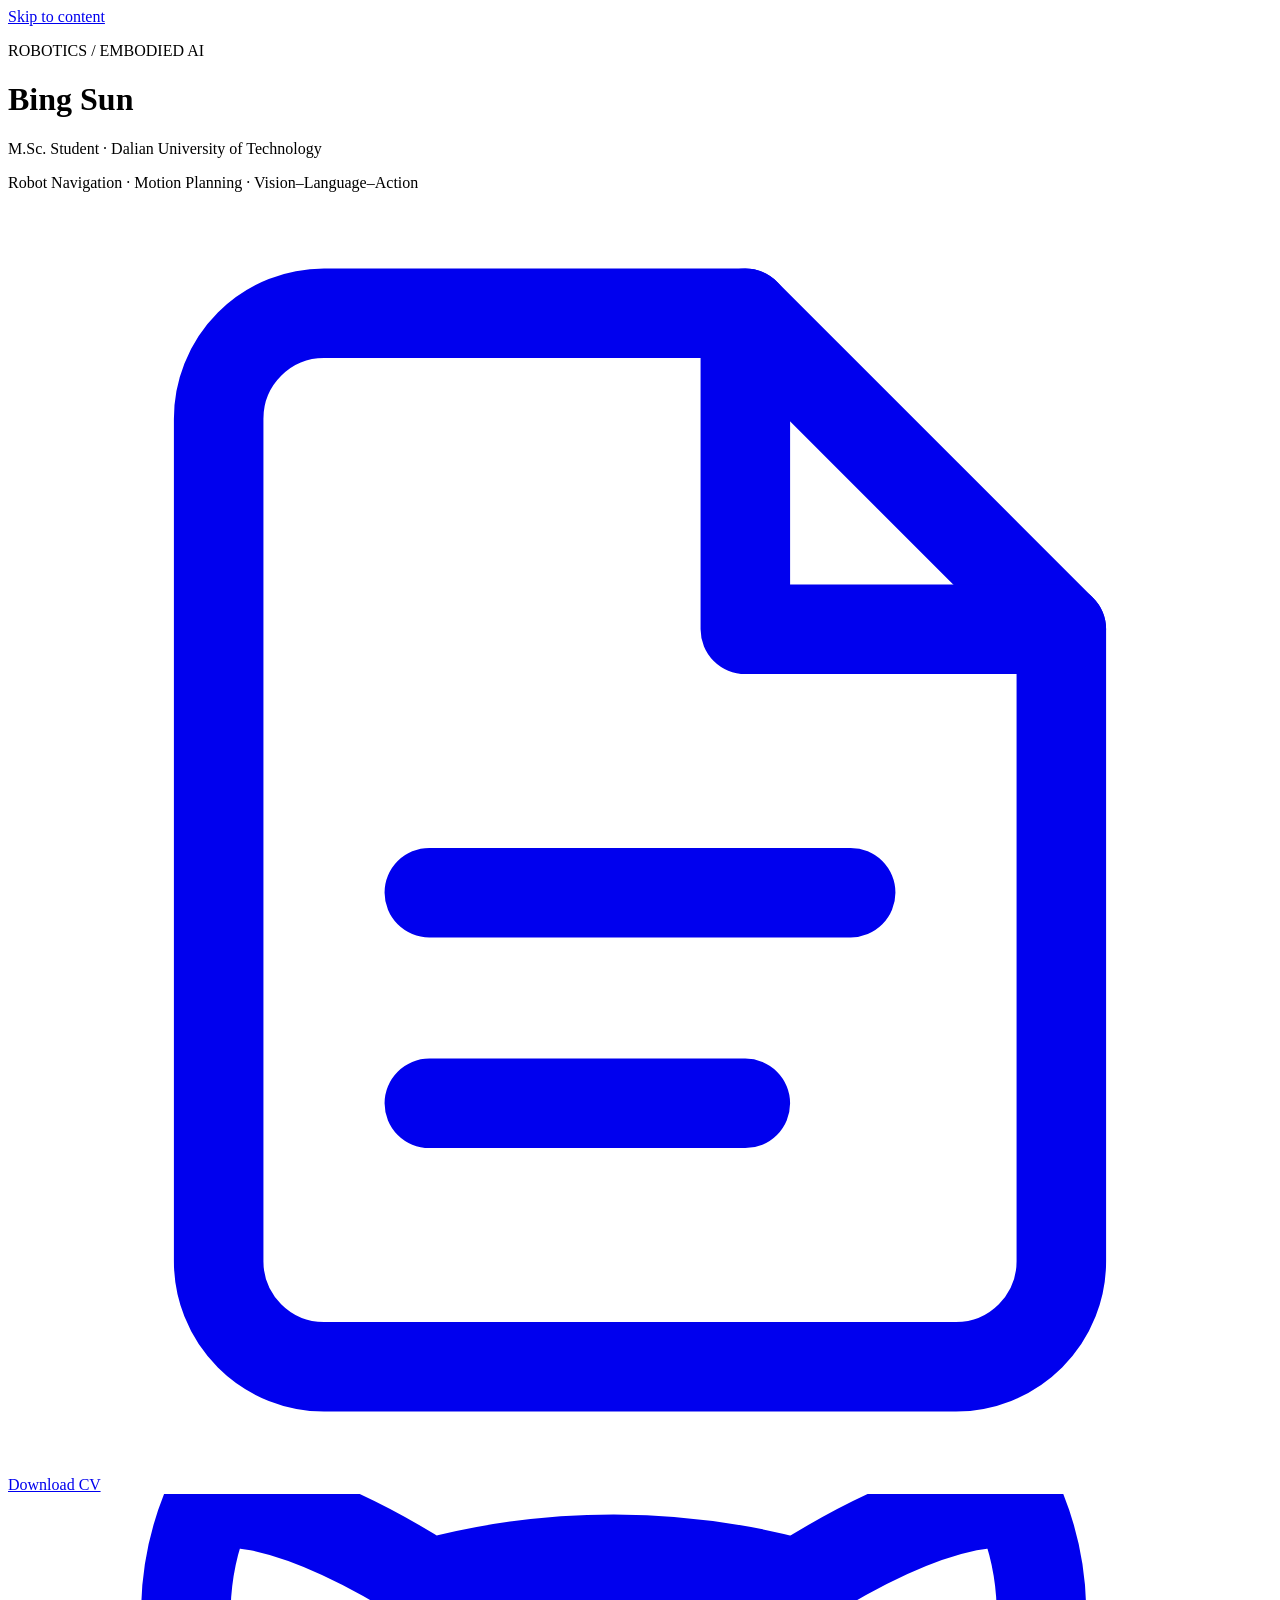
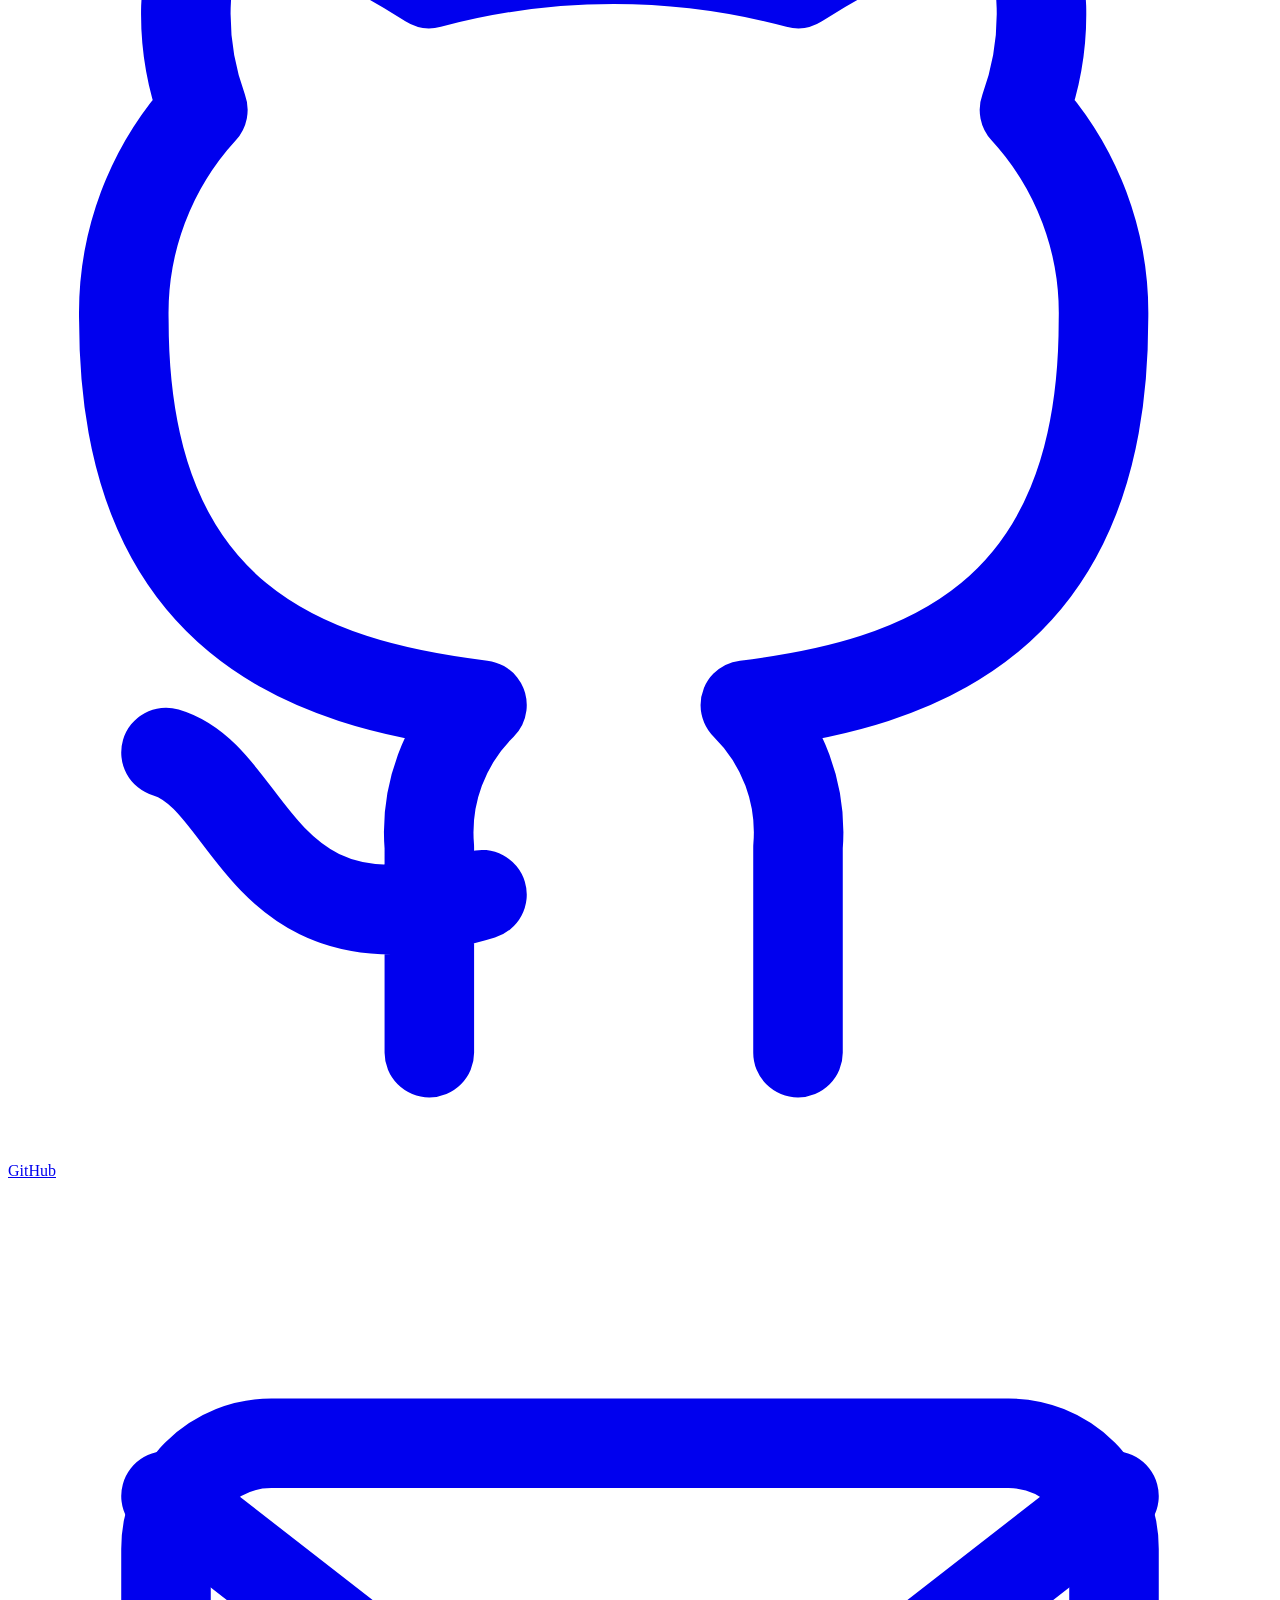
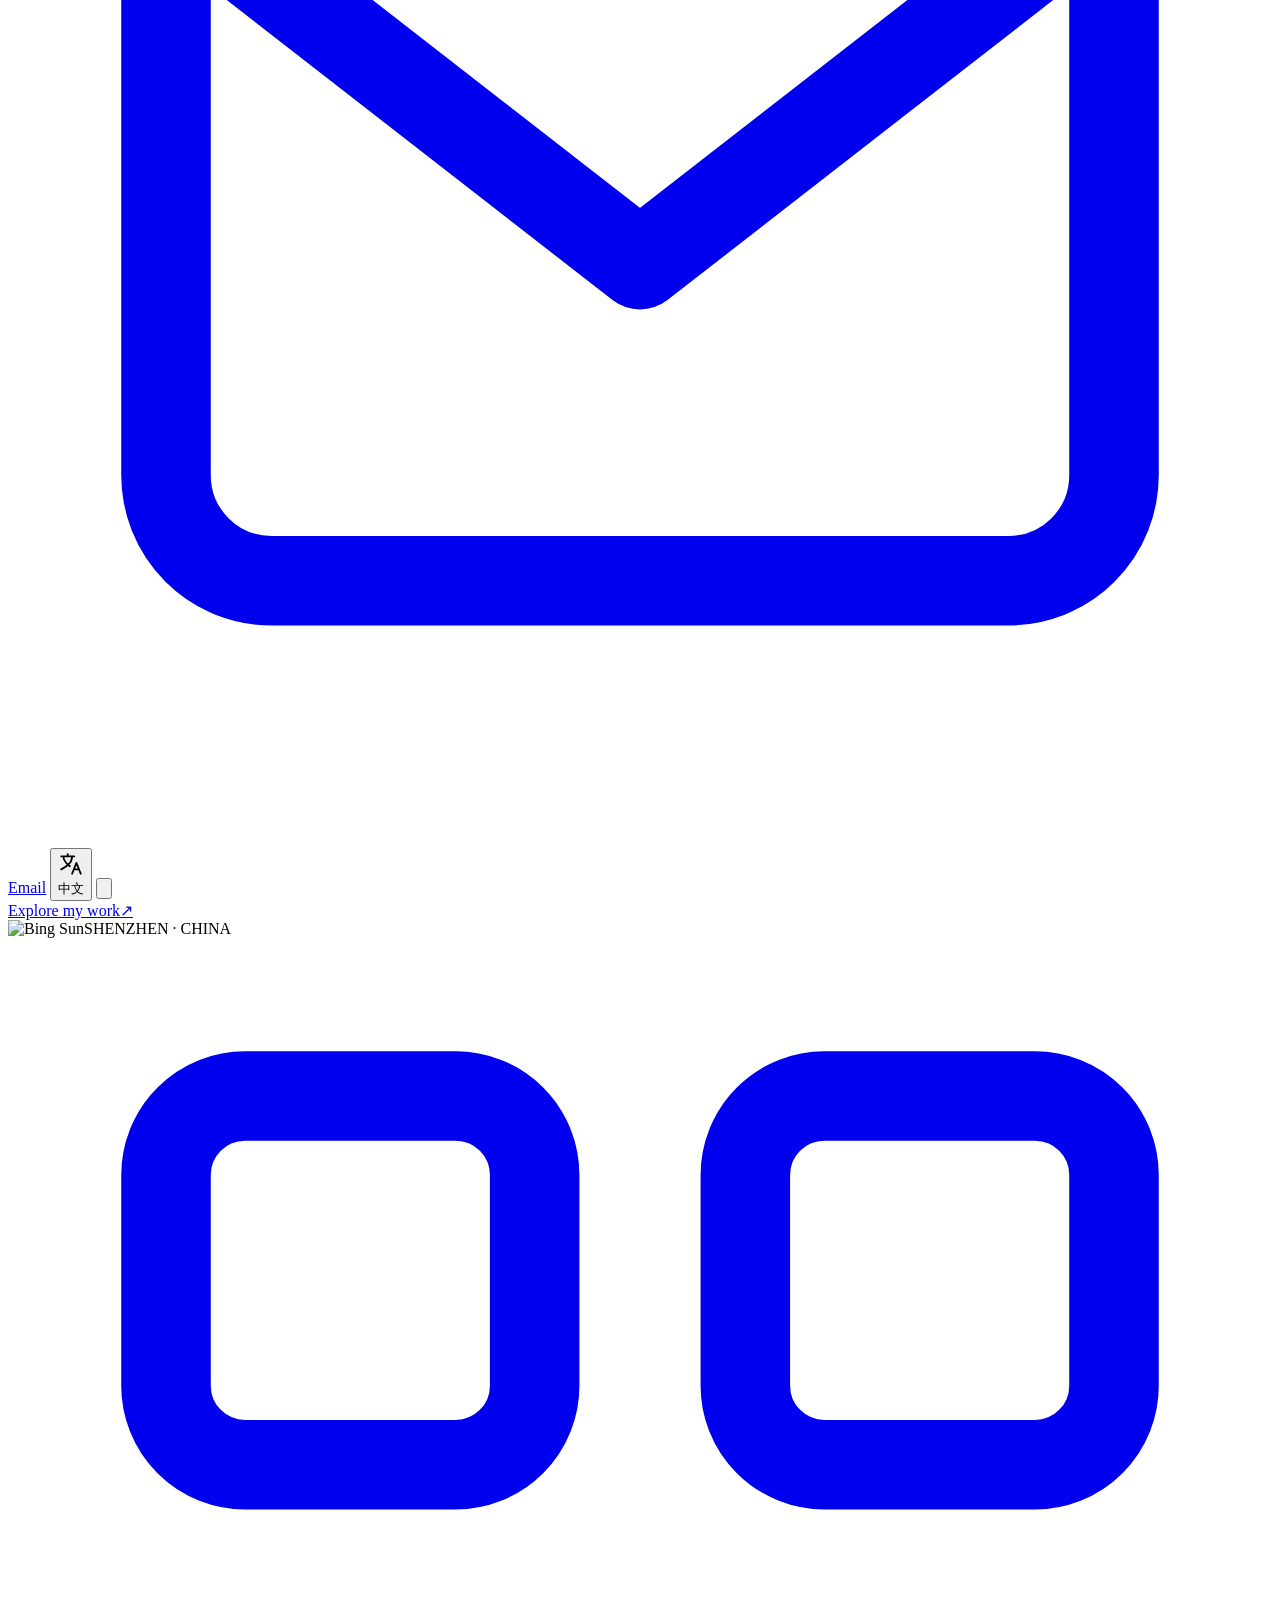
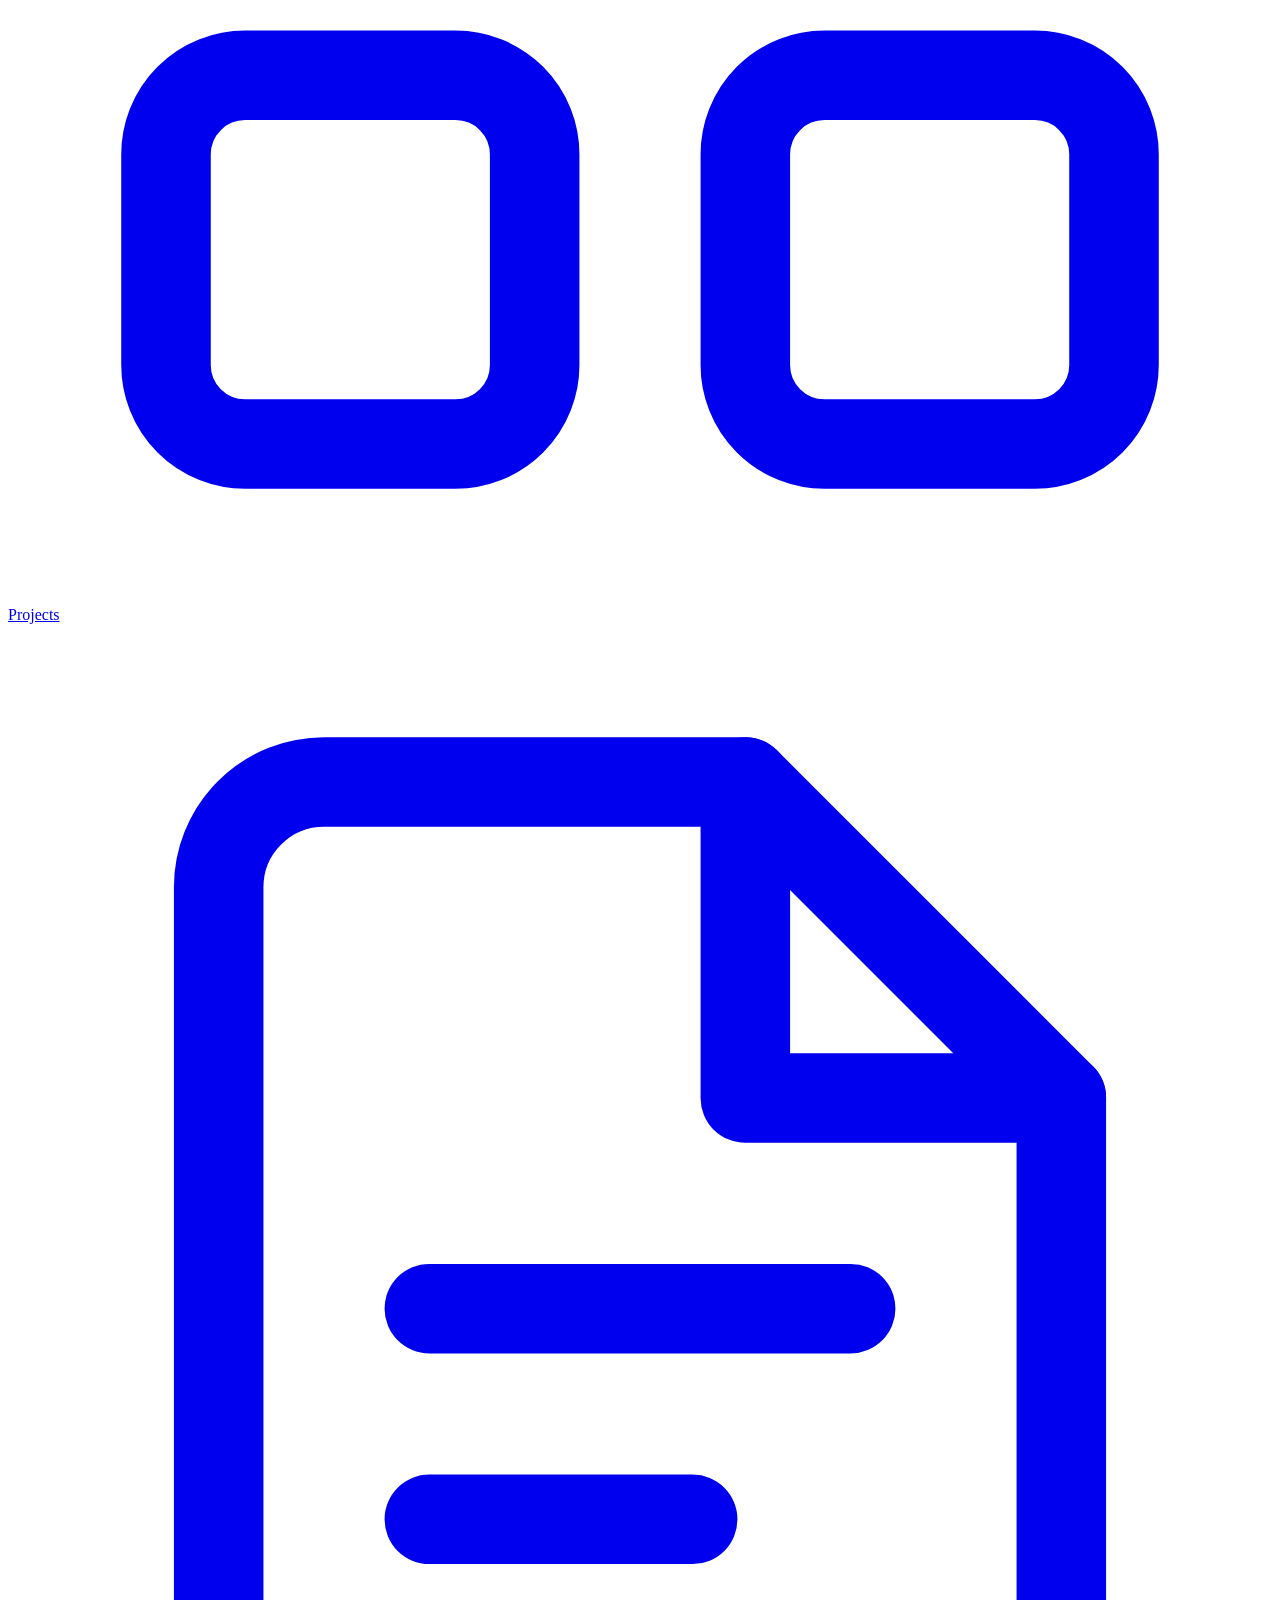
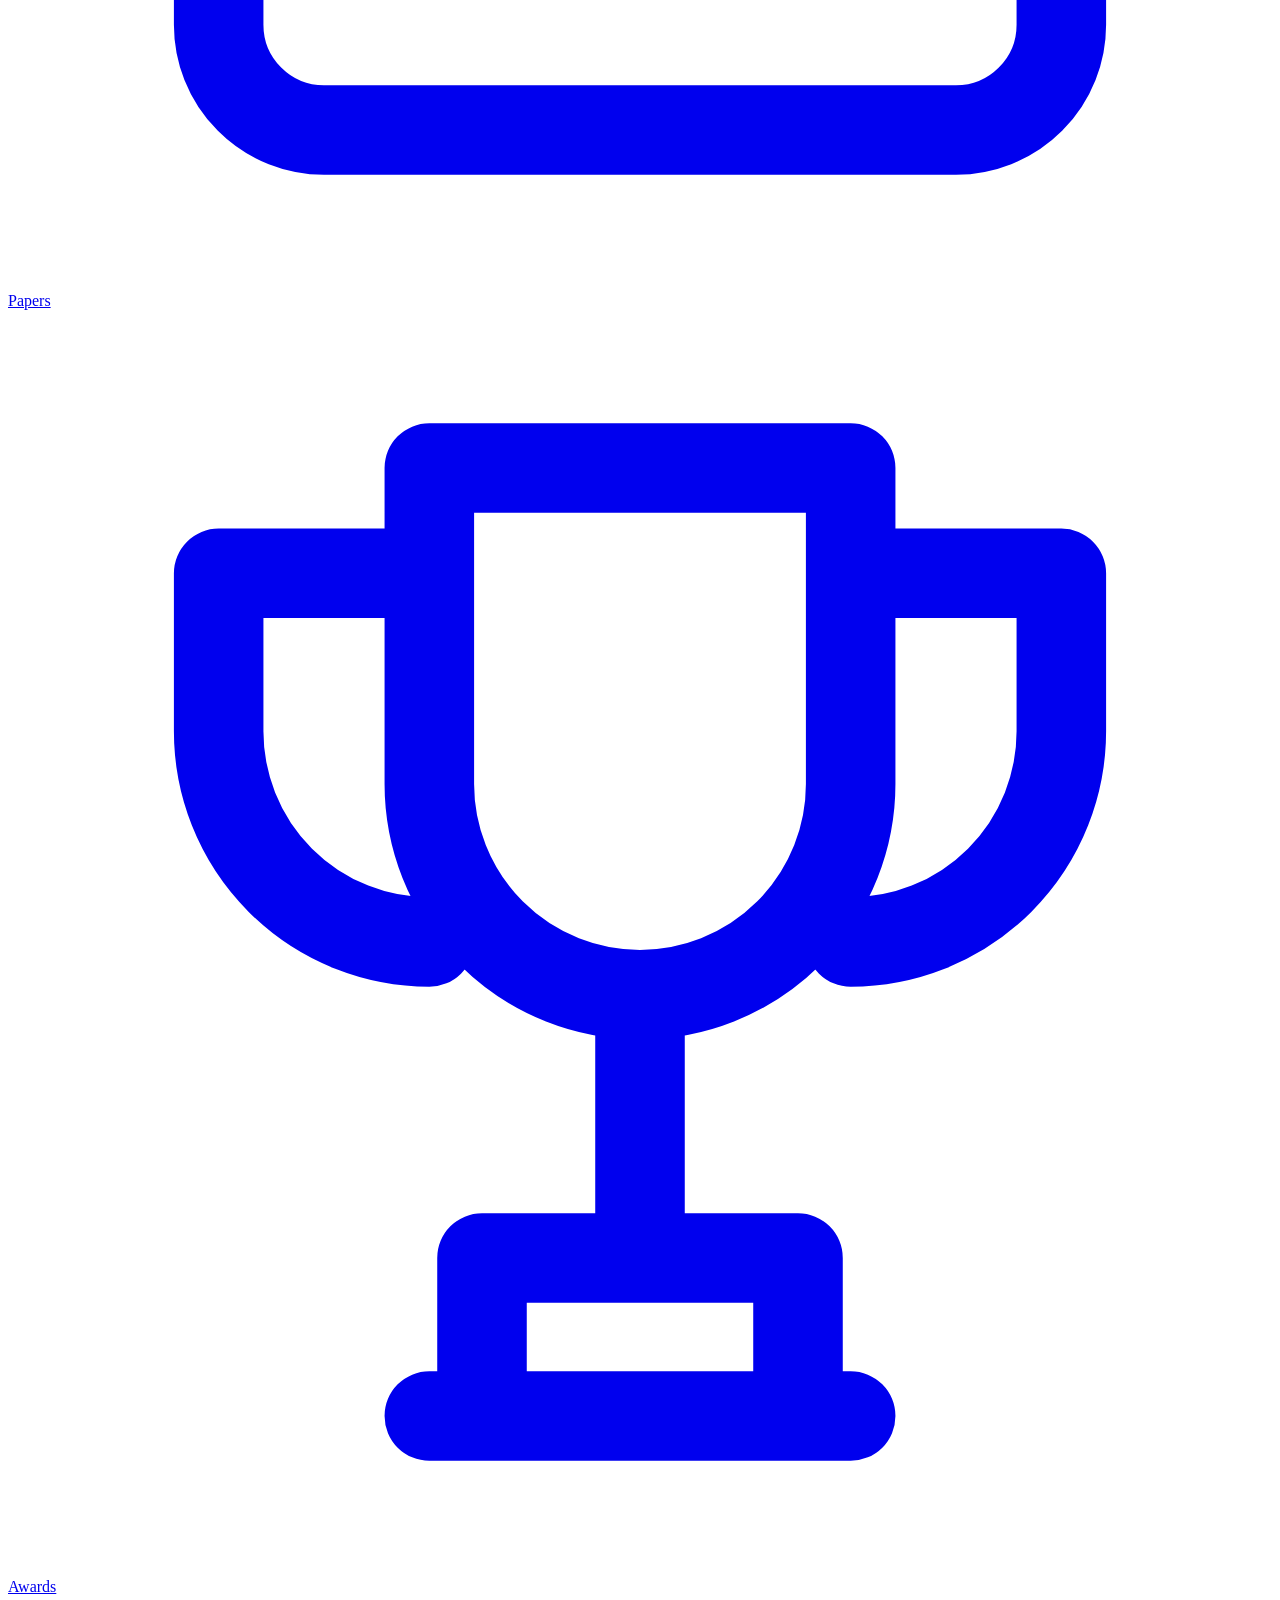
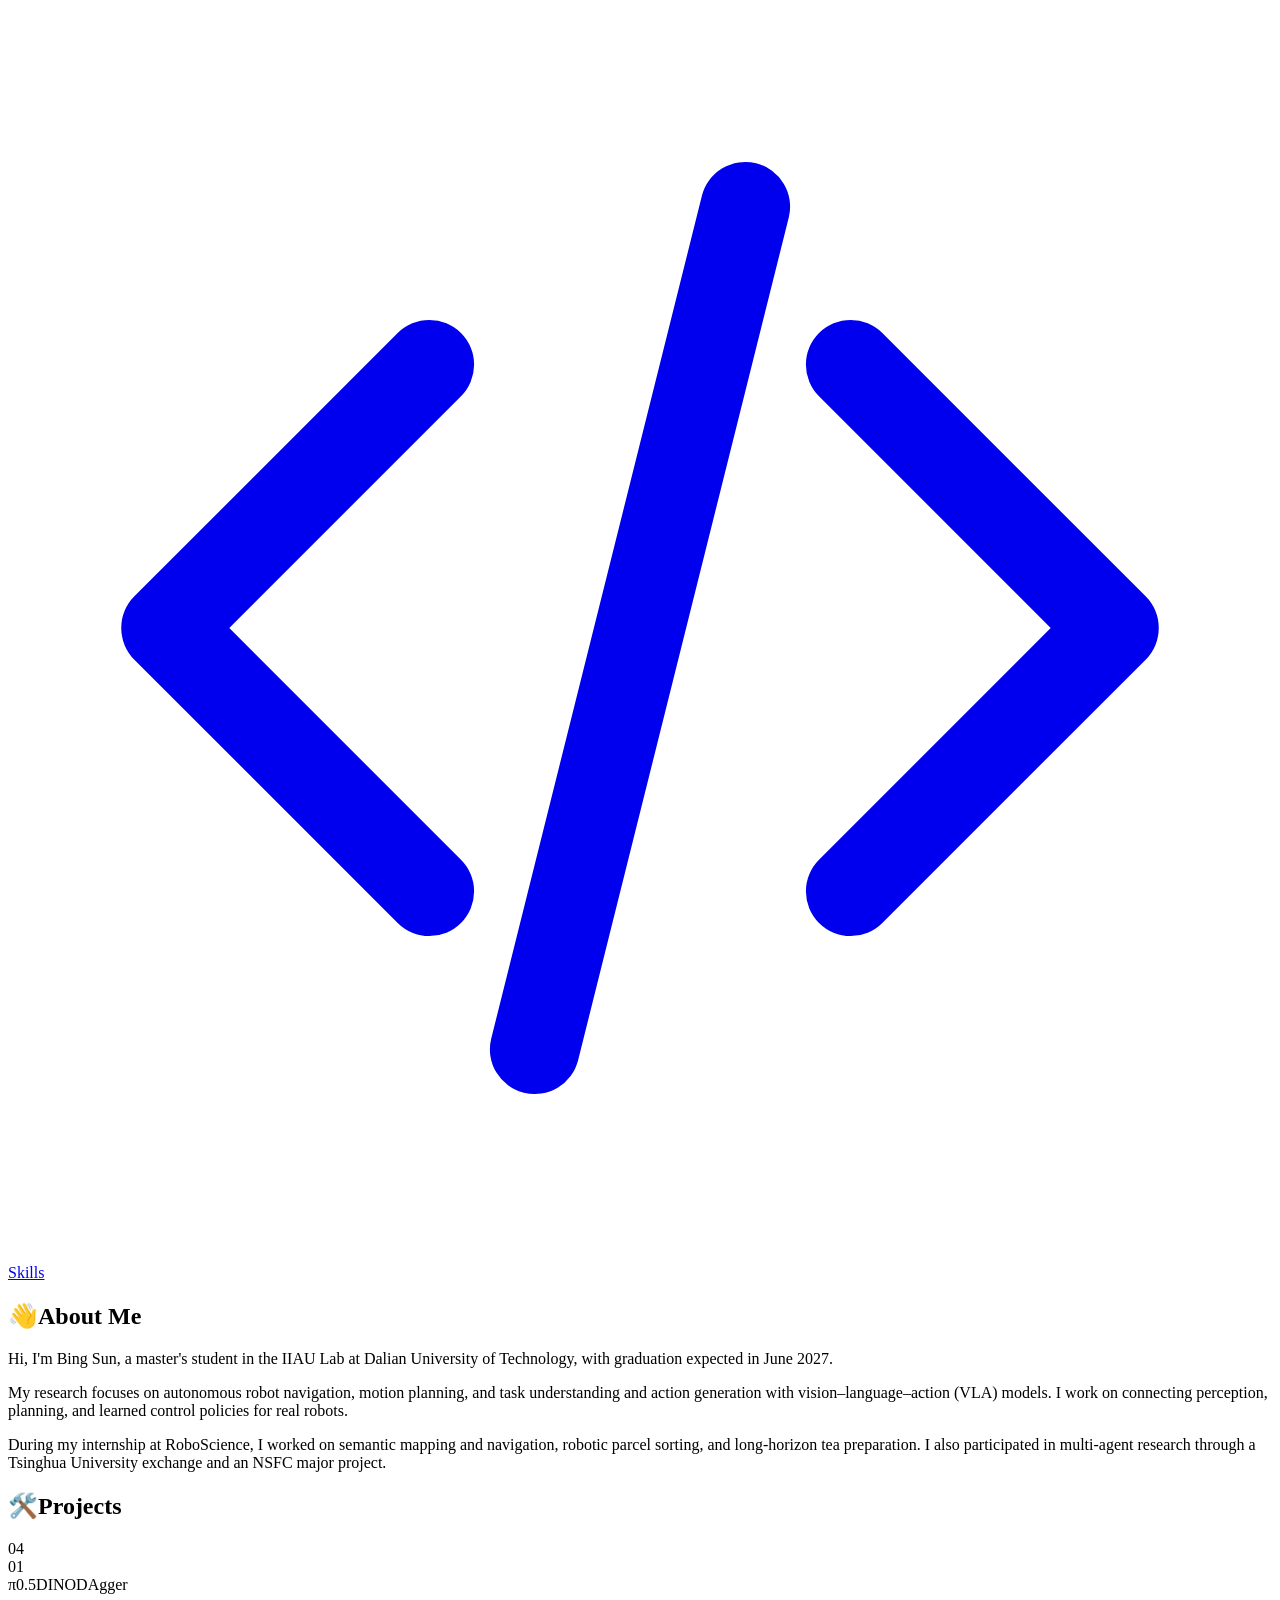
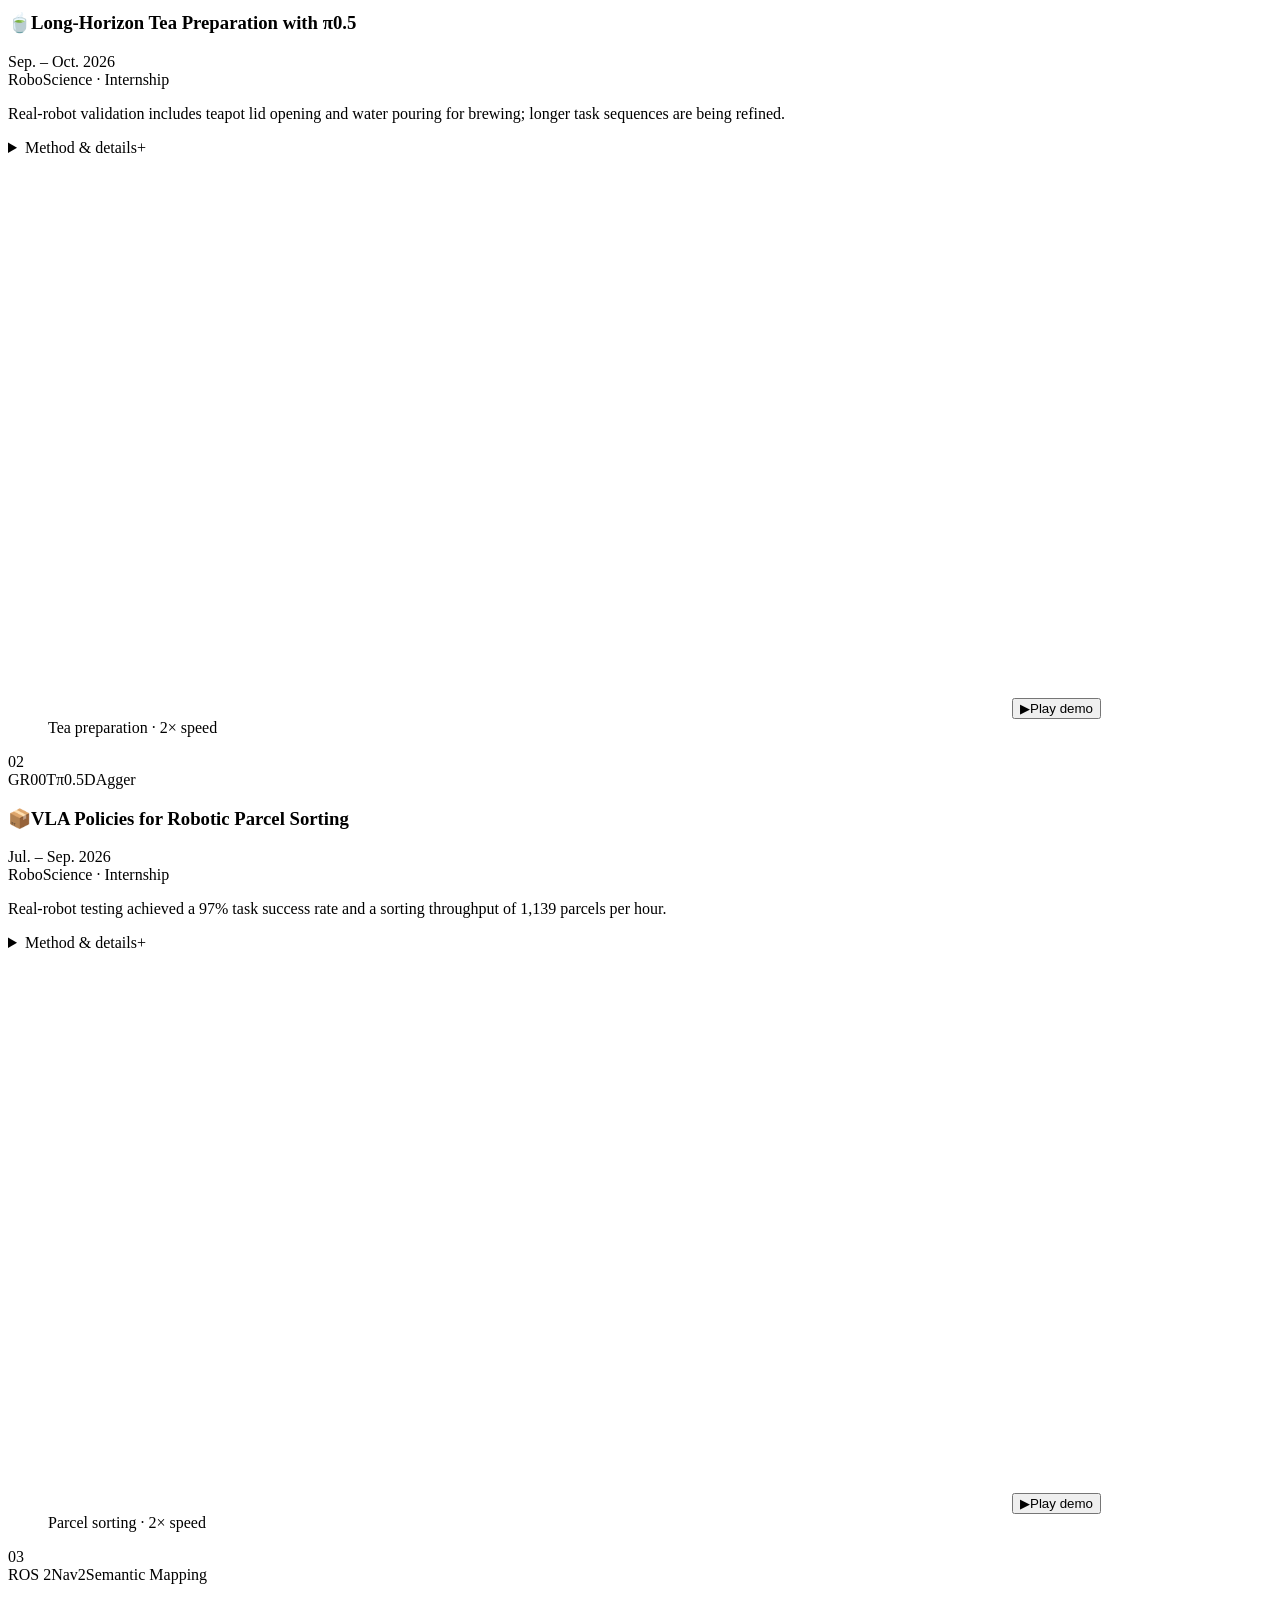
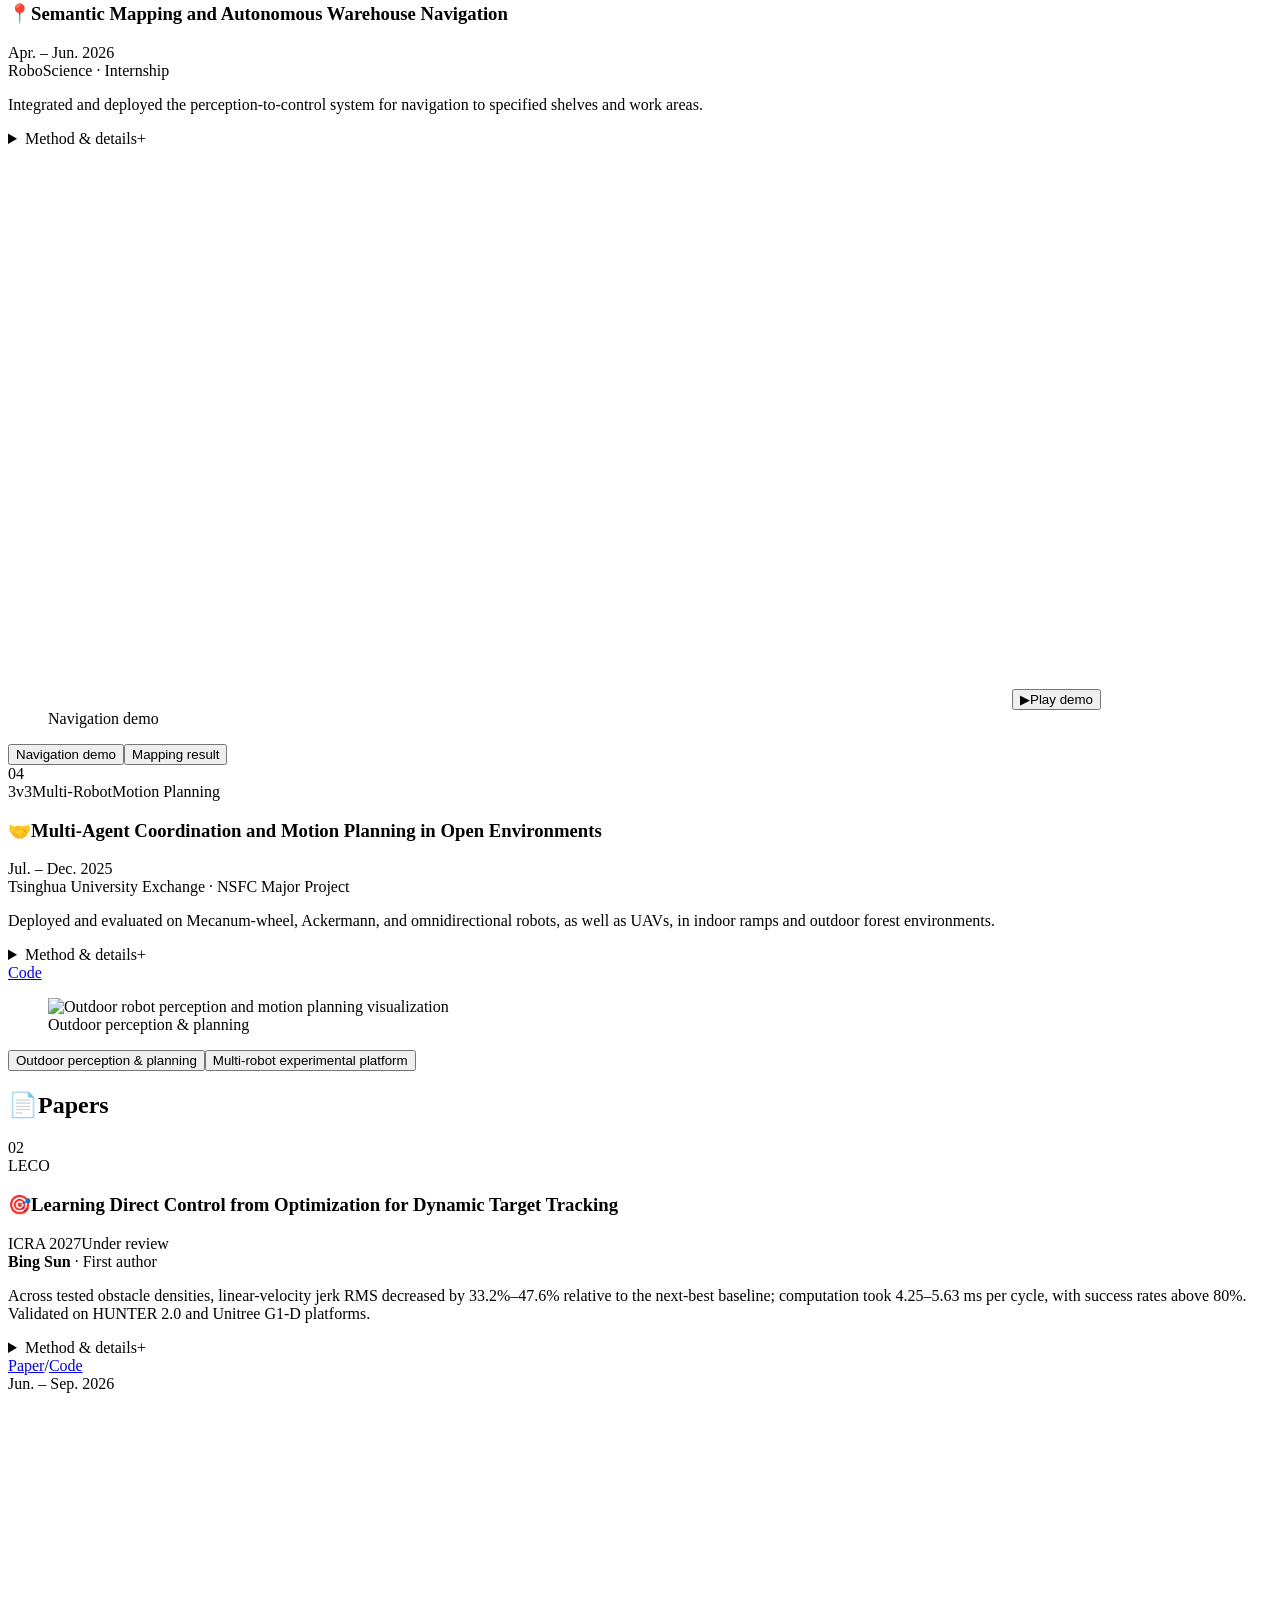
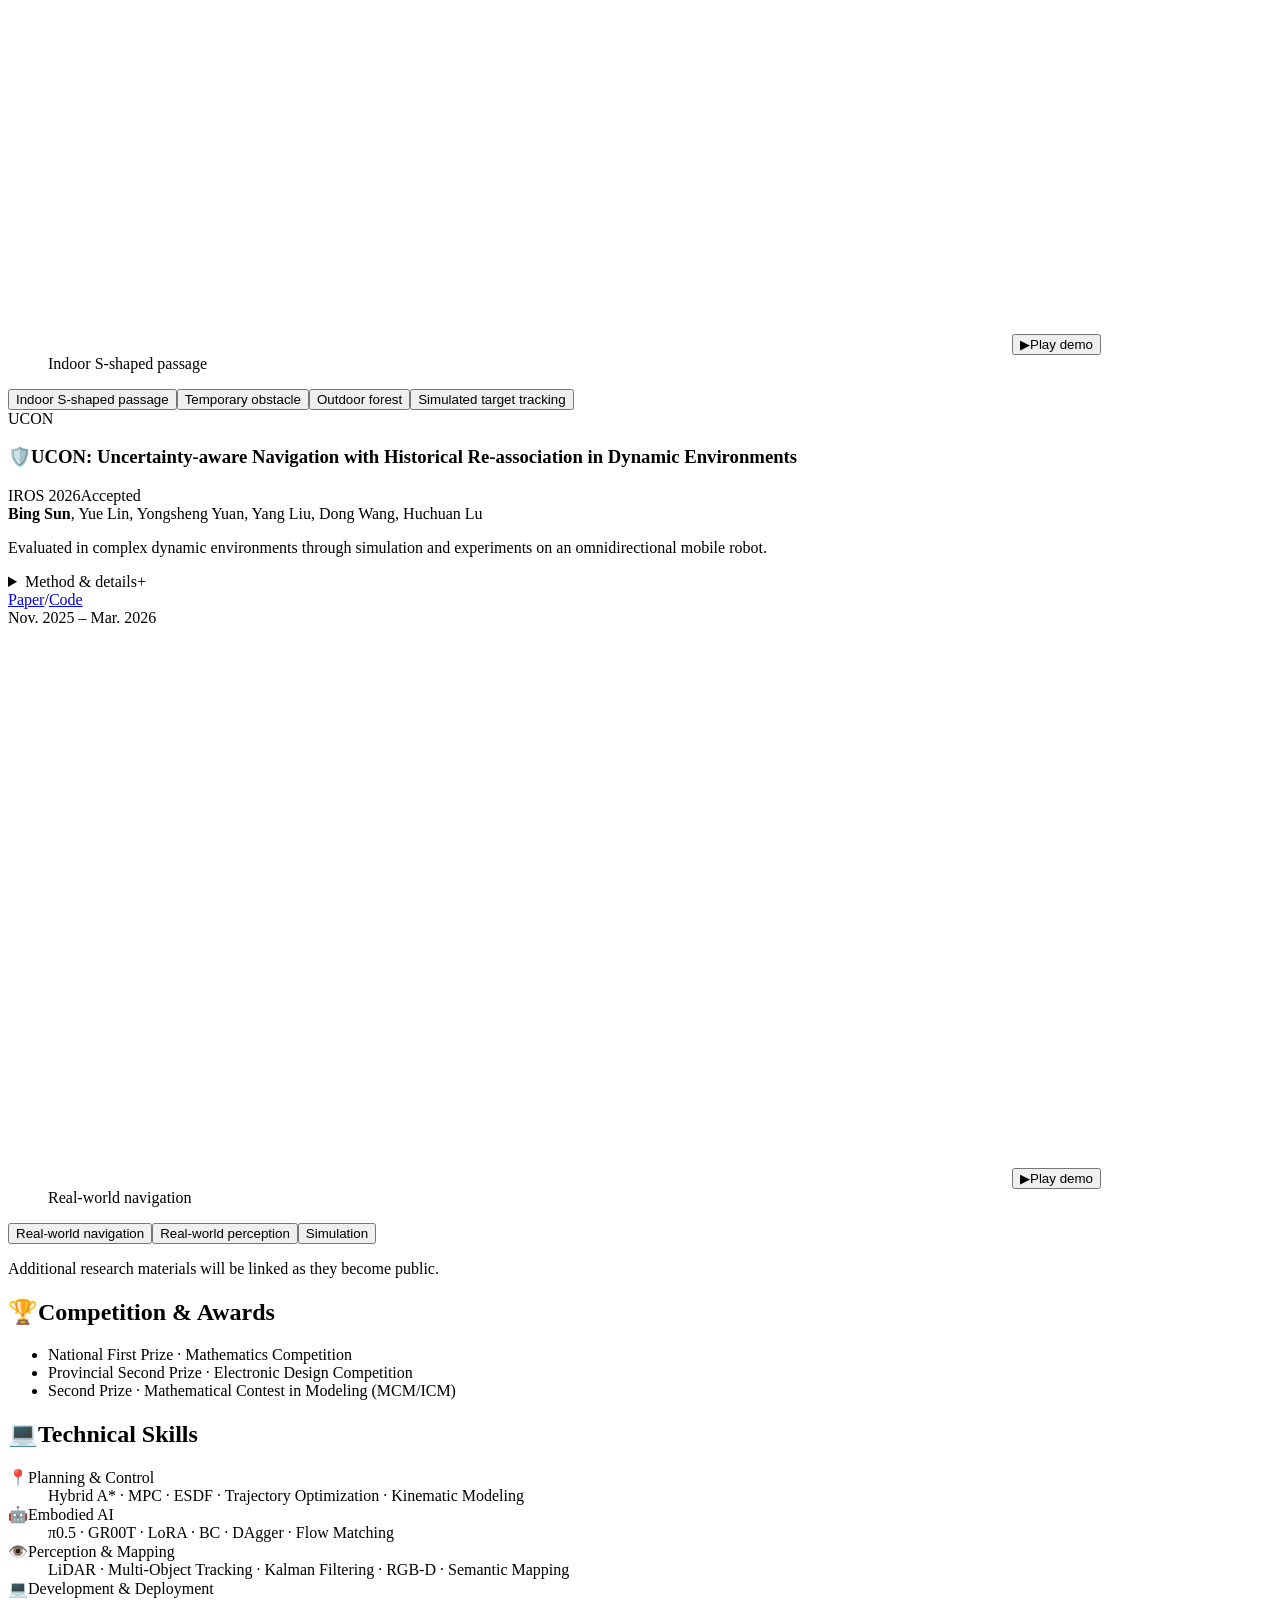
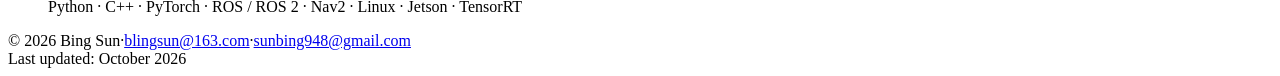
==== index.html @ 5597ba79 "content: add LECO paper and code links" ====
<!doctype html>
<html lang="en">
<head>
  <meta charset="utf-8">
  <meta name="viewport" content="width=device-width, initial-scale=1">
  <meta name="color-scheme" content="light dark">
  <meta name="description" content="Bing Sun (孙冰), master's student at Dalian University of Technology. Research in robot navigation, motion planning, and vision–language–action models.">
  <meta property="og:title" content="Bing Sun | Robotics & Embodied AI">
  <meta property="og:description" content="Research and projects in autonomous navigation, motion planning, and vision–language–action policies.">
  <meta property="og:type" content="website">
  <meta property="og:url" content="https://bling-sun.github.io/MyHomepage/">
  <meta property="og:image" content="https://bling-sun.github.io/MyHomepage/assets/portrait.jpg">
  <link rel="canonical" href="https://bling-sun.github.io/MyHomepage/">
  <link rel="icon" href="assets/favicon.svg" type="image/svg+xml">
  <link rel="stylesheet" href="assets/styles.css?v=c110475b6ccc">
  <title>Bing Sun | Robotics & Embodied AI</title>
  <script src="assets/main.js?v=215d275cc65a" defer></script>
  <script type="application/ld+json">{"@context":"https://schema.org","@type":"Person","name":"Bing Sun","alternateName":"孙冰","url":"https://bling-sun.github.io/MyHomepage/","image":"https://bling-sun.github.io/MyHomepage/assets/portrait.jpg","email":["blingsun@163.com","sunbing948@gmail.com"],"sameAs":["https://github.com/Bling-sun"],"affiliation":{"@type":"CollegeOrUniversity","name":"Dalian University of Technology"},"knowsAbout":["Robot Navigation","Motion Planning","Vision–Language–Action Models"]}</script>
</head>
<body>
  <a data-i18n="ui.skip" class="skip-link" href="#main">Skip to content</a>
  <header class="hero">
    <div class="hero-inner">
      <div class="hero-copy">
        <p data-i18n="hero.eyebrow" class="eyebrow">ROBOTICS / EMBODIED AI</p>
        <h1 data-i18n="name">Bing Sun</h1><p data-i18n="role" class="role">M.Sc. Student · Dalian University of Technology</p><p data-i18n="interests" class="interests">Robot Navigation · Motion Planning · Vision–Language–Action</p><div class="toolbar" aria-label="Links and display options">
    <a href="assets/Bing-Sun-CV.pdf" class="tool-link" id="cv-download" download="Bing-Sun-CV.pdf"><svg aria-hidden="true" viewBox="0 0 24 24" fill="none" stroke="currentColor" stroke-width="1.7" stroke-linecap="round" stroke-linejoin="round"><path d="M14 2H6a2 2 0 0 0-2 2v16a2 2 0 0 0 2 2h12a2 2 0 0 0 2-2V8Z"/><path d="M14 2v6h6M8 13h8M8 17h6"/></svg><span data-i18n="ui.cv">Download CV</span></a>
    <a href="https://github.com/Bling-sun" class="tool-link" target="_blank" rel="noopener noreferrer"><svg aria-hidden="true" viewBox="0 0 24 24" fill="none" stroke="currentColor" stroke-width="1.7" stroke-linecap="round" stroke-linejoin="round"><path d="M9 19c-4.3 1.3-4.3-2.2-6-2.7M15 22v-3.9a3.4 3.4 0 0 0-1-2.7c3.3-.4 6.8-1.6 6.8-7.3a5.7 5.7 0 0 0-1.5-4A5.3 5.3 0 0 0 19.2.2S18-.2 15 1.7a13.5 13.5 0 0 0-7 0C5-.2 3.8.2 3.8.2a5.3 5.3 0 0 0-.1 3.9 5.7 5.7 0 0 0-1.5 4c0 5.7 3.5 6.9 6.8 7.3a3.4 3.4 0 0 0-1 2.7V22"/></svg><span>GitHub</span></a>
    <a href="https://mail.163.com/" class="tool-link" data-email-contact aria-haspopup="dialog"><svg aria-hidden="true" viewBox="0 0 24 24" fill="none" stroke="currentColor" stroke-width="1.7" stroke-linecap="round" stroke-linejoin="round"><rect x="3" y="5" width="18" height="14" rx="2"/><path d="m3 6 9 7 9-7"/></svg><span data-i18n="ui.email">Email</span></a>
    <span class="toolbar-divider" aria-hidden="true"></span>
    <button class="tool-link" id="language-toggle" type="button" aria-label="切换为中文"><svg aria-hidden="true" viewBox="0 0 24 24" fill="none" stroke="currentColor" stroke-width="1.7" stroke-linecap="round" stroke-linejoin="round"><path d="M3 5h12M9 3v2M5 5c0 5 6 9 6 9M13 5c0 5-4 9-10 12M13 21l4-10 4 10M14.5 17h5"/></svg><span id="language-label">中文</span></button>
    <button class="tool-link theme-toggle" id="theme-toggle" type="button" aria-label="Switch to dark theme"><svg aria-hidden="true" viewBox="0 0 24 24" fill="none" stroke="currentColor" stroke-width="1.7" stroke-linecap="round" stroke-linejoin="round"><path d="M20.9 13A9 9 0 0 1 11 3.1 9 9 0 1 0 20.9 13Z"/></svg></button>

  </div>
        <a href="#projects" class="hero-cta"><span data-i18n="hero.explore">Explore my work</span><span aria-hidden="true">↗</span></a>
      </div>
      <div class="portrait-wrap"><img class="portrait" src="assets/portrait.jpg" alt="Bing Sun" width="128" height="154"><span class="portrait-caption">SHENZHEN · CHINA</span></div>

    </div>
  </header>
  <nav class="section-nav" aria-label="Sections"><div class="section-nav-inner"><a href="#projects"><svg aria-hidden="true" viewBox="0 0 24 24" fill="none" stroke="currentColor" stroke-width="1.7" stroke-linecap="round" stroke-linejoin="round"><rect x="3" y="3" width="7" height="7" rx="1.5"/><rect x="14" y="3" width="7" height="7" rx="1.5"/><rect x="3" y="14" width="7" height="7" rx="1.5"/><rect x="14" y="14" width="7" height="7" rx="1.5"/></svg><span data-i18n="nav.projects">Projects</span></a><a href="#papers"><svg aria-hidden="true" viewBox="0 0 24 24" fill="none" stroke="currentColor" stroke-width="1.7" stroke-linecap="round" stroke-linejoin="round"><path d="M14 3H6a2 2 0 0 0-2 2v14a2 2 0 0 0 2 2h12a2 2 0 0 0 2-2V9Z"/><path d="M14 3v6h6M8 13h8M8 17h5"/></svg><span data-i18n="nav.papers">Papers</span></a><a href="#awards"><svg aria-hidden="true" viewBox="0 0 24 24" fill="none" stroke="currentColor" stroke-width="1.7" stroke-linecap="round" stroke-linejoin="round"><path d="M8 3h8v6a4 4 0 0 1-8 0ZM8 5H4v3a4 4 0 0 0 4 4M16 5h4v3a4 4 0 0 1-4 4M12 13v5M8 21h8M9 18h6v3H9Z"/></svg><span data-i18n="nav.awards">Awards</span></a><a href="#skills"><svg aria-hidden="true" viewBox="0 0 24 24" fill="none" stroke="currentColor" stroke-width="1.7" stroke-linecap="round" stroke-linejoin="round"><path d="m8 7-5 5 5 5M16 7l5 5-5 5M14 4l-4 16"/></svg><span data-i18n="nav.skills">Skills</span></a></div></nav>
  <main class="container" id="main">
    <section class="profile" aria-labelledby="about-heading"><h2 id="about-heading"><span class="emoji" aria-hidden="true">👋</span><span data-i18n="heading.about">About Me</span></h2><p data-i18n="bio.0">Hi, I&#39;m Bing Sun, a master&#39;s student in the IIAU Lab at Dalian University of Technology, with graduation expected in June 2027.</p><p data-i18n="bio.1">My research focuses on autonomous robot navigation, motion planning, and task understanding and action generation with vision–language–action (VLA) models. I work on connecting perception, planning, and learned control policies for real robots.</p><p data-i18n="bio.2">During my internship at RoboScience, I worked on semantic mapping and navigation, robotic parcel sorting, and long-horizon tea preparation. I also participated in multi-agent research through a Tsinghua University exchange and an NSFC major project.</p></section>
    <section id="projects" aria-labelledby="projects-heading"><div class="section-heading"><h2 id="projects-heading"><span class="emoji" aria-hidden="true">🛠️</span><span data-i18n="heading.projects">Projects</span></h2><span class="section-count">04</span></div><div class="project-grid"><article class="entry project has-media" id="tea">
      <div class="entry-content">
      <div class="entry-kicker"><span class="project-number">01</span><div class="tags"><span>π0.5</span><span>DINO</span><span>DAgger</span></div></div>
      <div class="entry-heading"><h3><span class="emoji" aria-hidden="true">🍵</span><span data-i18n="project.0.title">Long-Horizon Tea Preparation with π0.5</span></h3>
      <div class="entry-meta"><span data-i18n="project.0.date" class="date">Sep. – Oct. 2026</span></div></div>
      <div class="attribution"><span data-i18n="project.0.attribution">RoboScience · Internship</span></div>
      <div class="entry-body"><p data-i18n="project.0.result" class="result">Real-robot validation includes teapot lid opening and water pouring for brewing; longer task sequences are being refined.</p>
      <details class="project-details"><summary><span data-i18n="project.0.details">Method &amp; details</span><span class="detail-plus" aria-hidden="true">+</span></summary><p data-i18n="project.0.description">Built a pipeline for data collection, cleaning, policy training, and real-robot deployment. Used DINO visual features, stage-wise trajectory annotation, failure analysis, key-segment resampling, and DAgger correction data to improve long-horizon execution.</p></details></div>
      <div class="entry-footer"><div class="material-links"></div></div>
      </div><div class="media-gallery" aria-label="tea demos"><figure class="entry-media" >
        <div class="media-stage">
        <video playsinline loop preload="none" data-src="assets/demos/tea-preparation-2x.mp4" poster="assets/demos/tea-preparation-2x.jpg" aria-label="Robot performing a tea preparation task" data-i18n-alt="project.0.media.0.alt" width="960" height="540"></video>
        <button class="demo-toggle" type="button" data-kind="video" data-poster="assets/demos/tea-preparation-2x.jpg" aria-pressed="false"><span class="play-icon" aria-hidden="true">▶</span><span data-demo-text><span data-i18n="project.0.media.0.play">Play demo</span></span></button>
        </div><figcaption data-i18n="project.0.media.0.caption">Tea preparation · 2× speed</figcaption>
      </figure></div></article><article class="entry project has-media" id="sorting">
      <div class="entry-content">
      <div class="entry-kicker"><span class="project-number">02</span><div class="tags"><span>GR00T</span><span>π0.5</span><span>DAgger</span></div></div>
      <div class="entry-heading"><h3><span class="emoji" aria-hidden="true">📦</span><span data-i18n="project.1.title">VLA Policies for Robotic Parcel Sorting</span></h3>
      <div class="entry-meta"><span data-i18n="project.1.date" class="date">Jul. – Sep. 2026</span></div></div>
      <div class="attribution"><span data-i18n="project.1.attribution">RoboScience · Internship</span></div>
      <div class="entry-body"><p data-i18n="project.1.result" class="result">Real-robot testing achieved a 97% task success rate and a sorting throughput of 1,139 parcels per hour.</p>
      <details class="project-details"><summary><span data-i18n="project.1.details">Method &amp; details</span><span class="detail-plus" aria-hidden="true">+</span></summary><p data-i18n="project.1.description">Trained, compared, and deployed GR00T and π0.5 policies with an end-to-end teleoperation, preprocessing, fine-tuning, and online inference pipeline. Improved generalization under occlusion, complex stacking, and out-of-distribution states through scene stratification, trajectory screening, expert corrections, and data-mixture ablations.</p></details></div>
      <div class="entry-footer"><div class="material-links"></div></div>
      </div><div class="media-gallery" aria-label="sorting demos"><figure class="entry-media" >
        <div class="media-stage">
        <video playsinline loop preload="none" data-src="assets/demos/parcel-sorting-2x.mp4" poster="assets/demos/parcel-sorting-2x.jpg" aria-label="Robot sorting parcels in a real-world demonstration" data-i18n-alt="project.1.media.0.alt" width="960" height="540"></video>
        <button class="demo-toggle" type="button" data-kind="video" data-poster="assets/demos/parcel-sorting-2x.jpg" aria-pressed="false"><span class="play-icon" aria-hidden="true">▶</span><span data-demo-text><span data-i18n="project.1.media.0.play">Play demo</span></span></button>
        </div><figcaption data-i18n="project.1.media.0.caption">Parcel sorting · 2× speed</figcaption>
      </figure></div></article><article class="entry project has-media" id="navigation">
      <div class="entry-content">
      <div class="entry-kicker"><span class="project-number">03</span><div class="tags"><span>ROS 2</span><span>Nav2</span><span>Semantic Mapping</span></div></div>
      <div class="entry-heading"><h3><span class="emoji" aria-hidden="true">📍</span><span data-i18n="project.2.title">Semantic Mapping and Autonomous Warehouse Navigation</span></h3>
      <div class="entry-meta"><span data-i18n="project.2.date" class="date">Apr. – Jun. 2026</span></div></div>
      <div class="attribution"><span data-i18n="project.2.attribution">RoboScience · Internship</span></div>
      <div class="entry-body"><p data-i18n="project.2.result" class="result">Integrated and deployed the perception-to-control system for navigation to specified shelves and work areas.</p>
      <details class="project-details"><summary><span data-i18n="project.2.details">Method &amp; details</span><span class="detail-plus" aria-hidden="true">+</span></summary><p data-i18n="project.2.description">Fused object detection, semantic segmentation, point-cloud projection, and multi-frame observations to associate semantic categories with a 2D occupancy map. Integrated semantic destinations and region constraints into ROS 2 Nav2 for global planning, dynamic obstacle avoidance, and mobile-base control.</p></details></div>
      <div class="entry-footer"><div class="material-links"></div></div>
      </div><div class="media-gallery" aria-label="navigation demos"><figure class="entry-media" >
        <div class="media-stage">
        <video playsinline loop preload="none" data-src="assets/demos/warehouse-navigation.mp4" poster="assets/demos/warehouse-navigation.jpg" aria-label="Real-world robot navigation demonstration" data-i18n-alt="project.2.media.0.alt" width="960" height="540"></video>
        <button class="demo-toggle" type="button" data-kind="video" data-poster="assets/demos/warehouse-navigation.jpg" aria-pressed="false"><span class="play-icon" aria-hidden="true">▶</span><span data-demo-text><span data-i18n="project.2.media.0.play">Play demo</span></span></button>
        </div><figcaption data-i18n="project.2.media.0.caption">Navigation demo</figcaption>
      </figure><figure class="entry-media" hidden>
        <div class="media-stage">
        <img src="assets/demos/warehouse-map.png" alt="Warehouse point-cloud map with mapped object annotations" data-i18n-alt="project.2.media.1.alt" loading="lazy" decoding="async" width="960" height="540">

        </div><figcaption data-i18n="project.2.media.1.caption">Mapping result</figcaption>
      </figure><div class="media-selector" role="group" aria-label="Demo scenes"><button type="button" data-media-index="0" aria-pressed="true"><span data-i18n="project.2.media.0.selector">Navigation demo</span></button><button type="button" data-media-index="1" aria-pressed="false"><span data-i18n="project.2.media.1.selector">Mapping result</span></button></div></div></article><article class="entry project has-media" id="multi-agent">
      <div class="entry-content">
      <div class="entry-kicker"><span class="project-number">04</span><div class="tags"><span>3v3</span><span>Multi-Robot</span><span>Motion Planning</span></div></div>
      <div class="entry-heading"><h3><span class="emoji" aria-hidden="true">🤝</span><span data-i18n="project.3.title">Multi-Agent Coordination and Motion Planning in Open Environments</span></h3>
      <div class="entry-meta"><span data-i18n="project.3.date" class="date">Jul. – Dec. 2025</span></div></div>
      <div class="attribution"><span data-i18n="project.3.attribution">Tsinghua University Exchange · NSFC Major Project</span></div>
      <div class="entry-body"><p data-i18n="project.3.result" class="result">Deployed and evaluated on Mecanum-wheel, Ackermann, and omnidirectional robots, as well as UAVs, in indoor ramps and outdoor forest environments.</p>
      <details class="project-details"><summary><span data-i18n="project.3.details">Method &amp; details</span><span class="detail-plus" aria-hidden="true">+</span></summary><p data-i18n="project.3.description">Worked on dynamic target tracking, motion prediction, and coordinated pursuit for 3v3 multi-agent tasks. Developed motion planning algorithms and adapted them to different robot kinematics, obstacle avoidance requirements, and real-time control interfaces.</p></details></div>
      <div class="entry-footer"><div class="material-links"><a href="https://github.com/Bling-sun/RobotPerception" target="_blank" rel="noopener noreferrer"><span data-i18n="project.3.link.code">Code</span></a></div></div>
      </div><div class="media-gallery" aria-label="multi-agent demos"><figure class="entry-media" >
        <div class="media-stage">
        <img src="assets/demos/multi-agent-outdoor.png" alt="Outdoor robot perception and motion planning visualization" data-i18n-alt="project.3.media.0.alt" loading="lazy" decoding="async" width="960" height="540">

        </div><figcaption data-i18n="project.3.media.0.caption">Outdoor perception &amp; planning</figcaption>
      </figure><figure class="entry-media" hidden>
        <div class="media-stage">
        <img src="assets/demos/multi-agent-platform.jpg" alt="Multiple mobile robots in an indoor experimental arena" data-i18n-alt="project.3.media.1.alt" loading="lazy" decoding="async" width="960" height="540">

        </div><figcaption data-i18n="project.3.media.1.caption">Multi-robot experimental platform</figcaption>
      </figure><div class="media-selector" role="group" aria-label="Demo scenes"><button type="button" data-media-index="0" aria-pressed="true"><span data-i18n="project.3.media.0.selector">Outdoor perception &amp; planning</span></button><button type="button" data-media-index="1" aria-pressed="false"><span data-i18n="project.3.media.1.selector">Multi-robot experimental platform</span></button></div></div></article></div></section>
    <section id="papers" aria-labelledby="papers-heading"><div class="section-heading"><h2 id="papers-heading"><span class="emoji" aria-hidden="true">📄</span><span data-i18n="heading.papers">Papers</span></h2><span class="section-count">02</span></div><article class="entry paper has-media" id="leco">
      <div class="entry-content">
      <div class="entry-kicker">LECO</div>
      <div class="entry-heading"><h3><span class="emoji" aria-hidden="true">🎯</span><span data-i18n="paper.0.title">Learning Direct Control from Optimization for Dynamic Target Tracking</span></h3>
      <div class="entry-meta"><span class="venue">ICRA 2027</span><span data-i18n="paper.0.status" class="status review">Under review</span></div></div>
      <div class="attribution"><span class="authors"><strong data-i18n="paper.0.attribution.name">Bing Sun</strong><span data-i18n="paper.0.attribution.remaining"> · First author</span></span></div>
      <div class="entry-body"><p data-i18n="paper.0.result" class="result">Across tested obstacle densities, linear-velocity jerk RMS decreased by 33.2%–47.6% relative to the next-best baseline; computation took 4.25–5.63 ms per cycle, with success rates above 80%. Validated on HUNTER 2.0 and Unitree G1-D platforms.</p>
      <details class="project-details"><summary><span data-i18n="paper.0.details">Method &amp; details</span><span class="detail-plus" aria-hidden="true">+</span></summary><p data-i18n="paper.0.description">Transfers trajectory optimization objectives into differentiable losses and backpropagates through kinematic integration to learn a control policy. The method combines target visibility, obstacle clearance, and control smoothness with decaying expert guidance, a predictive safety lock, and a classical planning fallback.</p></details></div>
      <div class="entry-footer"><div class="material-links"><a href="https://arxiv.org/abs/2610.34929" target="_blank" rel="noopener noreferrer"><span data-i18n="paper.0.link.paper">Paper</span></a><span aria-hidden="true" class="link-divider">/</span><a href="https://github.com/Bling-sun/LECO" target="_blank" rel="noopener noreferrer"><span data-i18n="paper.0.link.code">Code</span></a></div><span data-i18n="paper.0.date" class="date">Jun. – Sep. 2026</span></div>
      </div><div class="media-gallery" aria-label="LECO demos"><figure class="entry-media" >
        <div class="media-stage">
        <video playsinline loop preload="none" data-src="assets/demos/leco-passage.mp4" poster="assets/demos/leco-passage.jpg" aria-label="LECO · Indoor S-shaped passage" data-i18n-alt="paper.0.media.0.alt" width="960" height="540"></video>
        <button class="demo-toggle" type="button" data-kind="video" data-poster="assets/demos/leco-passage.jpg" aria-pressed="false"><span class="play-icon" aria-hidden="true">▶</span><span data-demo-text><span data-i18n="paper.0.media.0.play">Play demo</span></span></button>
        </div><figcaption data-i18n="paper.0.media.0.caption">Indoor S-shaped passage</figcaption>
      </figure><figure class="entry-media" hidden>
        <div class="media-stage">
        <video playsinline loop preload="none" data-src="assets/demos/leco-obstacle.mp4" poster="assets/demos/leco-obstacle.jpg" aria-label="LECO · Temporary obstacle" data-i18n-alt="paper.0.media.1.alt" width="960" height="540"></video>
        <button class="demo-toggle" type="button" data-kind="video" data-poster="assets/demos/leco-obstacle.jpg" aria-pressed="false"><span class="play-icon" aria-hidden="true">▶</span><span data-demo-text><span data-i18n="paper.0.media.1.play">Play demo</span></span></button>
        </div><figcaption data-i18n="paper.0.media.1.caption">Temporary obstacle</figcaption>
      </figure><figure class="entry-media" hidden>
        <div class="media-stage">
        <video playsinline loop preload="none" data-src="assets/demos/leco-forest.mp4" poster="assets/demos/leco-forest.jpg" aria-label="LECO · Outdoor forest" data-i18n-alt="paper.0.media.2.alt" width="960" height="540"></video>
        <button class="demo-toggle" type="button" data-kind="video" data-poster="assets/demos/leco-forest.jpg" aria-pressed="false"><span class="play-icon" aria-hidden="true">▶</span><span data-demo-text><span data-i18n="paper.0.media.2.play">Play demo</span></span></button>
        </div><figcaption data-i18n="paper.0.media.2.caption">Outdoor forest</figcaption>
      </figure><figure class="entry-media" hidden>
        <div class="media-stage">
        <video playsinline loop preload="none" data-src="assets/demos/leco-simulation.mp4" poster="assets/demos/leco-simulation.jpg" aria-label="LECO · Simulated target tracking" data-i18n-alt="paper.0.media.3.alt" width="960" height="540"></video>
        <button class="demo-toggle" type="button" data-kind="video" data-poster="assets/demos/leco-simulation.jpg" aria-pressed="false"><span class="play-icon" aria-hidden="true">▶</span><span data-demo-text><span data-i18n="paper.0.media.3.play">Play demo</span></span></button>
        </div><figcaption data-i18n="paper.0.media.3.caption">Simulated target tracking</figcaption>
      </figure><div class="media-selector" role="group" aria-label="Demo scenes"><button type="button" data-media-index="0" aria-pressed="true"><span data-i18n="paper.0.media.0.selector">Indoor S-shaped passage</span></button><button type="button" data-media-index="1" aria-pressed="false"><span data-i18n="paper.0.media.1.selector">Temporary obstacle</span></button><button type="button" data-media-index="2" aria-pressed="false"><span data-i18n="paper.0.media.2.selector">Outdoor forest</span></button><button type="button" data-media-index="3" aria-pressed="false"><span data-i18n="paper.0.media.3.selector">Simulated target tracking</span></button></div></div></article><article class="entry paper has-media" id="ucon">
      <div class="entry-content">
      <div class="entry-kicker">UCON</div>
      <div class="entry-heading"><h3><span class="emoji" aria-hidden="true">🛡️</span><span data-i18n="paper.1.title">UCON: Uncertainty-aware Navigation with Historical Re-association in Dynamic Environments</span></h3>
      <div class="entry-meta"><span class="venue">IROS 2026</span><span data-i18n="paper.1.status" class="status accepted">Accepted</span></div></div>
      <div class="attribution"><span class="authors"><strong data-i18n="paper.1.attribution.name">Bing Sun</strong><span data-i18n="paper.1.attribution.remaining">, Yue Lin, Yongsheng Yuan, Yang Liu, Dong Wang, Huchuan Lu</span></span></div>
      <div class="entry-body"><p data-i18n="paper.1.result" class="result">Evaluated in complex dynamic environments through simulation and experiments on an omnidirectional mobile robot.</p>
      <details class="project-details"><summary><span data-i18n="paper.1.details">Method &amp; details</span><span class="detail-plus" aria-hidden="true">+</span></summary><p data-i18n="paper.1.description">Uses point-level reassociation with historical point-cloud segments and Kalman filtering to maintain dynamic-object tracking through occlusions, missed detections, and identity switches. Predicted states and covariances form uncertainty sectors that translate dynamic collision risk into differentiable trajectory costs.</p></details></div>
      <div class="entry-footer"><div class="material-links"><a href="https://arxiv.org/abs/2609.29419" target="_blank" rel="noopener noreferrer"><span data-i18n="paper.1.link.paper">Paper</span></a><span aria-hidden="true" class="link-divider">/</span><a href="https://github.com/Bling-sun/UCON" target="_blank" rel="noopener noreferrer"><span data-i18n="paper.1.link.code">Code</span></a></div><span data-i18n="paper.1.date" class="date">Nov. 2025 – Mar. 2026</span></div>
      </div><div class="media-gallery" aria-label="UCON demos"><figure class="entry-media" >
        <div class="media-stage">
        <video playsinline loop preload="none" data-src="assets/demos/ucon-navigation.mp4" poster="assets/demos/ucon-navigation.jpg" aria-label="UCON · Real-world navigation" data-i18n-alt="paper.1.media.0.alt" width="960" height="540"></video>
        <button class="demo-toggle" type="button" data-kind="video" data-poster="assets/demos/ucon-navigation.jpg" aria-pressed="false"><span class="play-icon" aria-hidden="true">▶</span><span data-demo-text><span data-i18n="paper.1.media.0.play">Play demo</span></span></button>
        </div><figcaption data-i18n="paper.1.media.0.caption">Real-world navigation</figcaption>
      </figure><figure class="entry-media" hidden>
        <div class="media-stage">
        <video playsinline loop preload="none" data-src="assets/demos/ucon-perception.mp4" poster="assets/demos/ucon-perception.jpg" aria-label="UCON · Real-world perception" data-i18n-alt="paper.1.media.1.alt" width="960" height="540"></video>
        <button class="demo-toggle" type="button" data-kind="video" data-poster="assets/demos/ucon-perception.jpg" aria-pressed="false"><span class="play-icon" aria-hidden="true">▶</span><span data-demo-text><span data-i18n="paper.1.media.1.play">Play demo</span></span></button>
        </div><figcaption data-i18n="paper.1.media.1.caption">Real-world perception</figcaption>
      </figure><figure class="entry-media" hidden>
        <div class="media-stage">
        <video playsinline loop preload="none" data-src="assets/demos/ucon-simulation.mp4" poster="assets/demos/ucon-simulation.jpg" aria-label="UCON · Simulation" data-i18n-alt="paper.1.media.2.alt" width="960" height="540"></video>
        <button class="demo-toggle" type="button" data-kind="video" data-poster="assets/demos/ucon-simulation.jpg" aria-pressed="false"><span class="play-icon" aria-hidden="true">▶</span><span data-demo-text><span data-i18n="paper.1.media.2.play">Play demo</span></span></button>
        </div><figcaption data-i18n="paper.1.media.2.caption">Simulation</figcaption>
      </figure><div class="media-selector" role="group" aria-label="Demo scenes"><button type="button" data-media-index="0" aria-pressed="true"><span data-i18n="paper.1.media.0.selector">Real-world navigation</span></button><button type="button" data-media-index="1" aria-pressed="false"><span data-i18n="paper.1.media.1.selector">Real-world perception</span></button><button type="button" data-media-index="2" aria-pressed="false"><span data-i18n="paper.1.media.2.selector">Simulation</span></button></div></div></article><p data-i18n="papers.note" class="section-note">Additional research materials will be linked as they become public.</p></section>
    <section id="awards" aria-labelledby="awards-heading"><div class="section-heading"><h2 id="awards-heading"><span class="emoji" aria-hidden="true">🏆</span><span data-i18n="heading.awards">Competition &amp; Awards</span></h2></div><ul class="awards-list"><li data-i18n="award.0">National First Prize · Mathematics Competition</li><li data-i18n="award.1">Provincial Second Prize · Electronic Design Competition</li><li data-i18n="award.2">Second Prize · Mathematical Contest in Modeling (MCM/ICM)</li></ul></section>
    <section id="skills" aria-labelledby="skills-heading"><div class="section-heading"><h2 id="skills-heading"><span class="emoji" aria-hidden="true">💻</span><span data-i18n="heading.skills">Technical Skills</span></h2></div><dl class="skills-list"><div><dt><span class="emoji" aria-hidden="true">📍</span><span data-i18n="skill.0.label">Planning &amp; Control</span></dt><dd>Hybrid A* · MPC · ESDF · Trajectory Optimization · Kinematic Modeling</dd></div><div><dt><span class="emoji" aria-hidden="true">🤖</span><span data-i18n="skill.1.label">Embodied AI</span></dt><dd>π0.5 · GR00T · LoRA · BC · DAgger · Flow Matching</dd></div><div><dt><span class="emoji" aria-hidden="true">👁️</span><span data-i18n="skill.2.label">Perception &amp; Mapping</span></dt><dd>LiDAR · Multi-Object Tracking · Kalman Filtering · RGB-D · Semantic Mapping</dd></div><div><dt><span class="emoji" aria-hidden="true">💻</span><span data-i18n="skill.3.label">Development &amp; Deployment</span></dt><dd>Python · C++ · PyTorch · ROS / ROS 2 · Nav2 · Linux · Jetson · TensorRT</dd></div></dl></section>
  </main>
  <footer class="site-footer"><div><span>© 2026 </span><span data-i18n="footer.name">Bing Sun</span><span class="footer-dot" aria-hidden="true">·</span><a href="https://mail.163.com/" data-email-contact aria-haspopup="dialog">blingsun@163.com</a><span class="footer-dot" aria-hidden="true">·</span><a href="https://mail.google.com/mail/?view=cm&amp;fs=1&amp;to=sunbing948%40gmail.com" data-email-contact aria-haspopup="dialog">sunbing948@gmail.com</a></div><div class="updated"><span data-i18n="footer.updated">Last updated: October 2026</span></div></footer>
  <dialog class="email-dialog" id="email-contact" aria-labelledby="email-title">
    <div class="email-heading"><h2 data-i18n="contact.title" id="email-title">Get in touch</h2><form method="dialog"><button class="tool-link" type="submit"><span data-i18n="contact.close">Close</span></button></form></div>
    <p data-i18n="contact.description">Copy a recipient address and write from your preferred email service. For 163 Mail, paste the address into a new message after signing in.</p>
    <div class="email-option">
      <label data-i18n="contact.address.0" for="email-address-0">Email address 1</label>
      <input id="email-address-0" type="text" value="blingsun@163.com" readonly spellcheck="false">
      <div class="email-actions"><button class="tool-link" type="button" data-copy-email="email-address-0"><span data-i18n="contact.copy.0">Copy email</span></button><a href="https://mail.163.com/" class="tool-link" target="_blank" rel="noopener noreferrer"><span data-i18n="contact.open.0">Open 163 Mail ↗</span></a></div>
    </div><div class="email-option">
      <label data-i18n="contact.address.1" for="email-address-1">Email address 2</label>
      <input id="email-address-1" type="text" value="sunbing948@gmail.com" readonly spellcheck="false">
      <div class="email-actions"><button class="tool-link" type="button" data-copy-email="email-address-1"><span data-i18n="contact.copy.1">Copy email</span></button><a href="https://mail.google.com/mail/?view=cm&amp;fs=1&amp;to=sunbing948%40gmail.com" class="tool-link" target="_blank" rel="noopener noreferrer"><span data-i18n="contact.open.1">Compose in Gmail ↗</span></a></div>
    </div>
    <p class="email-status" id="email-status" role="status" aria-live="polite"></p>
  </dialog>
  <script id="translations" type="application/json">{"bio.0":{"en":"Hi, I'm Bing Sun, a master's student in the IIAU Lab at Dalian University of Technology, with graduation expected in June 2027.","zh":"你好，我是孙冰，目前在大连理工大学 IIAU Lab 攻读硕士学位，预计于 2027 年 6 月毕业。"},"bio.1":{"en":"My research focuses on autonomous robot navigation, motion planning, and task understanding and action generation with vision–language–action (VLA) models. I work on connecting perception, planning, and learned control policies for real robots.","zh":"我的研究方向是机器人自主导航、运动规划，以及基于视觉语言动作（VLA）模型的任务理解与动作生成，关注感知、规划与学习控制策略在真实机器人上的融合与应用。"},"bio.2":{"en":"During my internship at RoboScience, I worked on semantic mapping and navigation, robotic parcel sorting, and long-horizon tea preparation. I also participated in multi-agent research through a Tsinghua University exchange and an NSFC major project.","zh":"在 RoboScience 实习期间，我参与了语义建图与自主导航、机器人快递分拣及长程茶艺操作。在清华大学交流及国家自然科学基金重大项目中，我参与了多智能体协同对抗研究。"},"award.0":{"en":"National First Prize · Mathematics Competition","zh":"数学竞赛 · 国家一等奖"},"award.1":{"en":"Provincial Second Prize · Electronic Design Competition","zh":"电子设计竞赛 · 省级二等奖"},"award.2":{"en":"Second Prize · Mathematical Contest in Modeling (MCM/ICM)","zh":"美国大学生数学建模竞赛 · 二等奖"},"skill.0.label":{"en":"Planning & Control","zh":"规划与控制"},"skill.1.label":{"en":"Embodied AI","zh":"具身智能"},"skill.2.label":{"en":"Perception & Mapping","zh":"感知与建图"},"skill.3.label":{"en":"Development & Deployment","zh":"开发与部署"},"name":{"en":"Bing Sun","zh":"孙冰"},"role":{"en":"M.Sc. Student · Dalian University of Technology","zh":"硕士研究生 · 大连理工大学"},"interests":{"en":"Robot Navigation · Motion Planning · Vision–Language–Action","zh":"机器人导航 · 运动规划 · 视觉语言动作模型"},"ui.cv":{"en":"Download CV","zh":"下载简历"},"ui.email":{"en":"Email","zh":"邮箱"},"ui.skip":{"en":"Skip to content","zh":"跳转到内容"},"hero.eyebrow":{"en":"ROBOTICS / EMBODIED AI","zh":"机器人 / 具身智能"},"hero.explore":{"en":"Explore my work","zh":"探索我的项目"},"nav.projects":{"en":"Projects","zh":"项目"},"nav.papers":{"en":"Papers","zh":"论文"},"nav.awards":{"en":"Awards","zh":"竞赛"},"nav.skills":{"en":"Skills","zh":"技能"},"heading.about":{"en":"About Me","zh":"个人简介"},"project.0.title":{"en":"Long-Horizon Tea Preparation with π0.5","zh":"基于 π0.5 的长程茶艺操作"},"project.0.date":{"en":"Sep. – Oct. 2026","zh":"2026.09 – 2026.10"},"project.0.description":{"en":"Built a pipeline for data collection, cleaning, policy training, and real-robot deployment. Used DINO visual features, stage-wise trajectory annotation, failure analysis, key-segment resampling, and DAgger correction data to improve long-horizon execution.","zh":"搭建数据采集、清洗、策略训练与真机部署链路。引入 DINO 视觉特征，围绕阶段切换、误差累积及失败恢复建立分阶段轨迹标注和失败归因机制，结合关键片段重采样与 DAgger 纠错数据优化长程执行。"},"project.0.attribution":{"en":"RoboScience · Internship","zh":"RoboScience · 实习"},"project.0.result":{"en":"Real-robot validation includes teapot lid opening and water pouring for brewing; longer task sequences are being refined.","zh":"完成系统集成与真机测试，已实现茶壶开盖和倒水冲泡步骤，并持续优化更长任务序列的执行能力。"},"project.0.details":{"en":"Method & details","zh":"方法与细节"},"project.0.media.0.alt":{"en":"Robot performing a tea preparation task","zh":"机器人茶艺操作演示"},"project.0.media.0.play":{"en":"Play demo","zh":"播放演示"},"project.0.media.0.caption":{"en":"Tea preparation · 2× speed","zh":"茶艺操作 · 2 倍速"},"project.1.title":{"en":"VLA Policies for Robotic Parcel Sorting","zh":"快递分拣 VLA 策略训练与实机部署"},"project.1.date":{"en":"Jul. – Sep. 2026","zh":"2026.07 – 2026.09"},"project.1.description":{"en":"Trained, compared, and deployed GR00T and π0.5 policies with an end-to-end teleoperation, preprocessing, fine-tuning, and online inference pipeline. Improved generalization under occlusion, complex stacking, and out-of-distribution states through scene stratification, trajectory screening, expert corrections, and data-mixture ablations.","zh":"基于 GR00T 和 π0.5 开展训练、性能对比与真机部署，搭建遥操作采集、数据预处理、策略微调和在线推理链路。针对包裹遮挡、复杂堆叠与分布外失败，结合场景分层、轨迹筛选、专家纠错及数据配比消融改善泛化表现。"},"project.1.attribution":{"en":"RoboScience · Internship","zh":"RoboScience · 实习"},"project.1.result":{"en":"Real-robot testing achieved a 97% task success rate and a sorting throughput of 1,139 parcels per hour.","zh":"真实机器人测试中，任务成功率达到 97%，分拣速度达到 1,139 件/小时。"},"project.1.details":{"en":"Method & details","zh":"方法与细节"},"project.1.media.0.alt":{"en":"Robot sorting parcels in a real-world demonstration","zh":"机器人包裹分类实机演示"},"project.1.media.0.play":{"en":"Play demo","zh":"播放演示"},"project.1.media.0.caption":{"en":"Parcel sorting · 2× speed","zh":"包裹分类 · 2 倍速"},"project.2.title":{"en":"Semantic Mapping and Autonomous Warehouse Navigation","zh":"面向仓库环境的语义建图与自主导航"},"project.2.date":{"en":"Apr. – Jun. 2026","zh":"2026.04 – 2026.06"},"project.2.description":{"en":"Fused object detection, semantic segmentation, point-cloud projection, and multi-frame observations to associate semantic categories with a 2D occupancy map. Integrated semantic destinations and region constraints into ROS 2 Nav2 for global planning, dynamic obstacle avoidance, and mobile-base control.","zh":"融合目标检测、语义分割、点云投影与多帧观测，实现语义类别与二维占据地图的空间关联。基于 ROS 2 Nav2 集成全局规划、局部动态避障及底盘控制，将语义目标点和区域约束融入导航任务。"},"project.2.attribution":{"en":"RoboScience · Internship","zh":"RoboScience · 实习"},"project.2.result":{"en":"Integrated and deployed the perception-to-control system for navigation to specified shelves and work areas.","zh":"完成从感知、建图到规划控制的系统联调与部署，实现面向指定货架和工作区域的自主导航。"},"project.2.details":{"en":"Method & details","zh":"方法与细节"},"project.2.media.0.alt":{"en":"Real-world robot navigation demonstration","zh":"机器人导航实机演示"},"project.2.media.0.play":{"en":"Play demo","zh":"播放演示"},"project.2.media.0.caption":{"en":"Navigation demo","zh":"导航演示"},"project.2.media.1.alt":{"en":"Warehouse point-cloud map with mapped object annotations","zh":"仓库点云地图及目标标注"},"project.2.media.1.caption":{"en":"Mapping result","zh":"建图结果"},"project.2.media.0.selector":{"en":"Navigation demo","zh":"导航演示"},"project.2.media.1.selector":{"en":"Mapping result","zh":"建图结果"},"project.3.title":{"en":"Multi-Agent Coordination and Motion Planning in Open Environments","zh":"开放环境多智能体协同对抗与运动规划"},"project.3.date":{"en":"Jul. – Dec. 2025","zh":"2025.07 – 2025.12"},"project.3.description":{"en":"Worked on dynamic target tracking, motion prediction, and coordinated pursuit for 3v3 multi-agent tasks. Developed motion planning algorithms and adapted them to different robot kinematics, obstacle avoidance requirements, and real-time control interfaces.","zh":"面向 3v3 多智能体任务，开展动态目标跟踪、运动状态预测与协同围剿策略研究。开发运动规划算法，并针对不同平台的运动学、障碍规避与实时控制需求完成适配。"},"project.3.attribution":{"en":"Tsinghua University Exchange · NSFC Major Project","zh":"清华大学交流 · 国家自然科学基金重大项目"},"project.3.result":{"en":"Deployed and evaluated on Mecanum-wheel, Ackermann, and omnidirectional robots, as well as UAVs, in indoor ramps and outdoor forest environments.","zh":"支持麦克纳姆轮、阿克曼轮、全向轮移动机器人及无人机，在室内坡道和室外森林环境中完成部署与实验验证。"},"project.3.details":{"en":"Method & details","zh":"方法与细节"},"project.3.link.code":{"en":"Code","zh":"代码"},"project.3.media.0.alt":{"en":"Outdoor robot perception and motion planning visualization","zh":"户外机器人感知与运动规划可视化"},"project.3.media.0.caption":{"en":"Outdoor perception & planning","zh":"户外感知与规划"},"project.3.media.1.alt":{"en":"Multiple mobile robots in an indoor experimental arena","zh":"室内实验场地中的多台移动机器人"},"project.3.media.1.caption":{"en":"Multi-robot experimental platform","zh":"多机器人实验平台"},"project.3.media.0.selector":{"en":"Outdoor perception & planning","zh":"户外感知与规划"},"project.3.media.1.selector":{"en":"Multi-robot experimental platform","zh":"多机器人实验平台"},"heading.projects":{"en":"Projects","zh":"项目"},"paper.0.title":{"en":"Learning Direct Control from Optimization for Dynamic Target Tracking","zh":"从优化中学习直接控制，实现动态目标跟踪"},"paper.0.status":{"en":"Under review","zh":"审稿中"},"paper.0.description":{"en":"Transfers trajectory optimization objectives into differentiable losses and backpropagates through kinematic integration to learn a control policy. The method combines target visibility, obstacle clearance, and control smoothness with decaying expert guidance, a predictive safety lock, and a classical planning fallback.","zh":"将传统轨迹优化目标转化为可微损失，通过运动学积分实现轨迹级损失向控制策略的端到端反向传播。融合目标可见性、障碍物距离与控制平滑性约束，并结合衰减式专家引导、预测性安全锁及经典规划控制回退策略。"},"paper.0.attribution.name":{"en":"Bing Sun","zh":"孙冰"},"paper.0.attribution.remaining":{"en":" · First author","zh":" · 第一作者"},"paper.0.result":{"en":"Across tested obstacle densities, linear-velocity jerk RMS decreased by 33.2%–47.6% relative to the next-best baseline; computation took 4.25–5.63 ms per cycle, with success rates above 80%. Validated on HUNTER 2.0 and Unitree G1-D platforms.","zh":"在所测试的不同障碍物密度下，线速度 Jerk RMS 较次优方法降低 33.2%–47.6%，单周期计算时间为 4.25–5.63 ms，成功率超过 80%；在 HUNTER 2.0 阿克曼底盘和宇树 G1-D 平台上完成实机验证。"},"paper.0.details":{"en":"Method & details","zh":"方法与细节"},"paper.0.link.paper":{"en":"Paper","zh":"论文"},"paper.0.link.code":{"en":"Code","zh":"代码"},"paper.0.date":{"en":"Jun. – Sep. 2026","zh":"2026.06 – 2026.09"},"paper.0.media.0.alt":{"en":"LECO · Indoor S-shaped passage","zh":"LECO · 室内 S 形通道"},"paper.0.media.0.play":{"en":"Play demo","zh":"播放演示"},"paper.0.media.0.caption":{"en":"Indoor S-shaped passage","zh":"室内 S 形通道"},"paper.0.media.1.alt":{"en":"LECO · Temporary obstacle","zh":"LECO · 临时障碍物"},"paper.0.media.1.play":{"en":"Play demo","zh":"播放演示"},"paper.0.media.1.caption":{"en":"Temporary obstacle","zh":"临时障碍物"},"paper.0.media.2.alt":{"en":"LECO · Outdoor forest","zh":"LECO · 室外森林"},"paper.0.media.2.play":{"en":"Play demo","zh":"播放演示"},"paper.0.media.2.caption":{"en":"Outdoor forest","zh":"室外森林"},"paper.0.media.3.alt":{"en":"LECO · Simulated target tracking","zh":"LECO · 仿真目标跟踪"},"paper.0.media.3.play":{"en":"Play demo","zh":"播放演示"},"paper.0.media.3.caption":{"en":"Simulated target tracking","zh":"仿真目标跟踪"},"paper.0.media.0.selector":{"en":"Indoor S-shaped passage","zh":"室内 S 形通道"},"paper.0.media.1.selector":{"en":"Temporary obstacle","zh":"临时障碍物"},"paper.0.media.2.selector":{"en":"Outdoor forest","zh":"室外森林"},"paper.0.media.3.selector":{"en":"Simulated target tracking","zh":"仿真目标跟踪"},"paper.1.title":{"en":"UCON: Uncertainty-aware Navigation with Historical Re-association in Dynamic Environments","zh":"UCON：动态环境中基于历史重关联的不确定性感知导航"},"paper.1.status":{"en":"Accepted","zh":"已录用"},"paper.1.description":{"en":"Uses point-level reassociation with historical point-cloud segments and Kalman filtering to maintain dynamic-object tracking through occlusions, missed detections, and identity switches. Predicted states and covariances form uncertainty sectors that translate dynamic collision risk into differentiable trajectory costs.","zh":"针对遮挡、漏检和 ID 切换，设计基于历史点云片段的点级重关联机制，结合卡尔曼滤波进行目标状态估计与协方差传播。基于预测状态与协方差构建不确定性扇区，将动态碰撞风险转化为可微轨迹代价。"},"paper.1.attribution.name":{"en":"Bing Sun","zh":"孙冰"},"paper.1.attribution.remaining":{"en":", Yue Lin, Yongsheng Yuan, Yang Liu, Dong Wang, Huchuan Lu","zh":"，林跃，袁永胜，刘洋，王栋，卢湖川"},"paper.1.result":{"en":"Evaluated in complex dynamic environments through simulation and experiments on an omnidirectional mobile robot.","zh":"在复杂动态环境中开展仿真及全向移动机器人实验，验证感知与规划联合方法的有效性。"},"paper.1.details":{"en":"Method & details","zh":"方法与细节"},"paper.1.link.paper":{"en":"Paper","zh":"论文"},"paper.1.link.code":{"en":"Code","zh":"代码"},"paper.1.date":{"en":"Nov. 2025 – Mar. 2026","zh":"2025.11 – 2026.03"},"paper.1.media.0.alt":{"en":"UCON · Real-world navigation","zh":"UCON · 真实导航实验"},"paper.1.media.0.play":{"en":"Play demo","zh":"播放演示"},"paper.1.media.0.caption":{"en":"Real-world navigation","zh":"真实导航实验"},"paper.1.media.1.alt":{"en":"UCON · Real-world perception","zh":"UCON · 真实感知实验"},"paper.1.media.1.play":{"en":"Play demo","zh":"播放演示"},"paper.1.media.1.caption":{"en":"Real-world perception","zh":"真实感知实验"},"paper.1.media.2.alt":{"en":"UCON · Simulation","zh":"UCON · 仿真实验"},"paper.1.media.2.play":{"en":"Play demo","zh":"播放演示"},"paper.1.media.2.caption":{"en":"Simulation","zh":"仿真实验"},"paper.1.media.0.selector":{"en":"Real-world navigation","zh":"真实导航实验"},"paper.1.media.1.selector":{"en":"Real-world perception","zh":"真实感知实验"},"paper.1.media.2.selector":{"en":"Simulation","zh":"仿真实验"},"papers.note":{"en":"Additional research materials will be linked as they become public.","zh":"更多研究资料将在公开后补充链接。"},"heading.papers":{"en":"Papers","zh":"论文"},"heading.awards":{"en":"Competition & Awards","zh":"竞赛与荣誉"},"heading.skills":{"en":"Technical Skills","zh":"专业技能"},"footer.name":{"en":"Bing Sun","zh":"孙冰"},"footer.updated":{"en":"Last updated: October 2026","zh":"最近更新：2026 年 10 月"},"contact.title":{"en":"Get in touch","zh":"联系我"},"contact.close":{"en":"Close","zh":"关闭"},"contact.description":{"en":"Copy a recipient address and write from your preferred email service. For 163 Mail, paste the address into a new message after signing in.","zh":"复制收件地址，用你常用的邮箱写信。网易邮箱需登录后新建邮件并粘贴地址。"},"contact.address.0":{"en":"Email address 1","zh":"邮箱地址 1"},"contact.copy.0":{"en":"Copy email","zh":"复制邮箱"},"contact.open.0":{"en":"Open 163 Mail ↗","zh":"打开网易邮箱 ↗"},"contact.address.1":{"en":"Email address 2","zh":"邮箱地址 2"},"contact.copy.1":{"en":"Copy email","zh":"复制邮箱"},"contact.open.1":{"en":"Compose in Gmail ↗","zh":"Gmail 网页写信 ↗"}}</script>
</body>
</html>
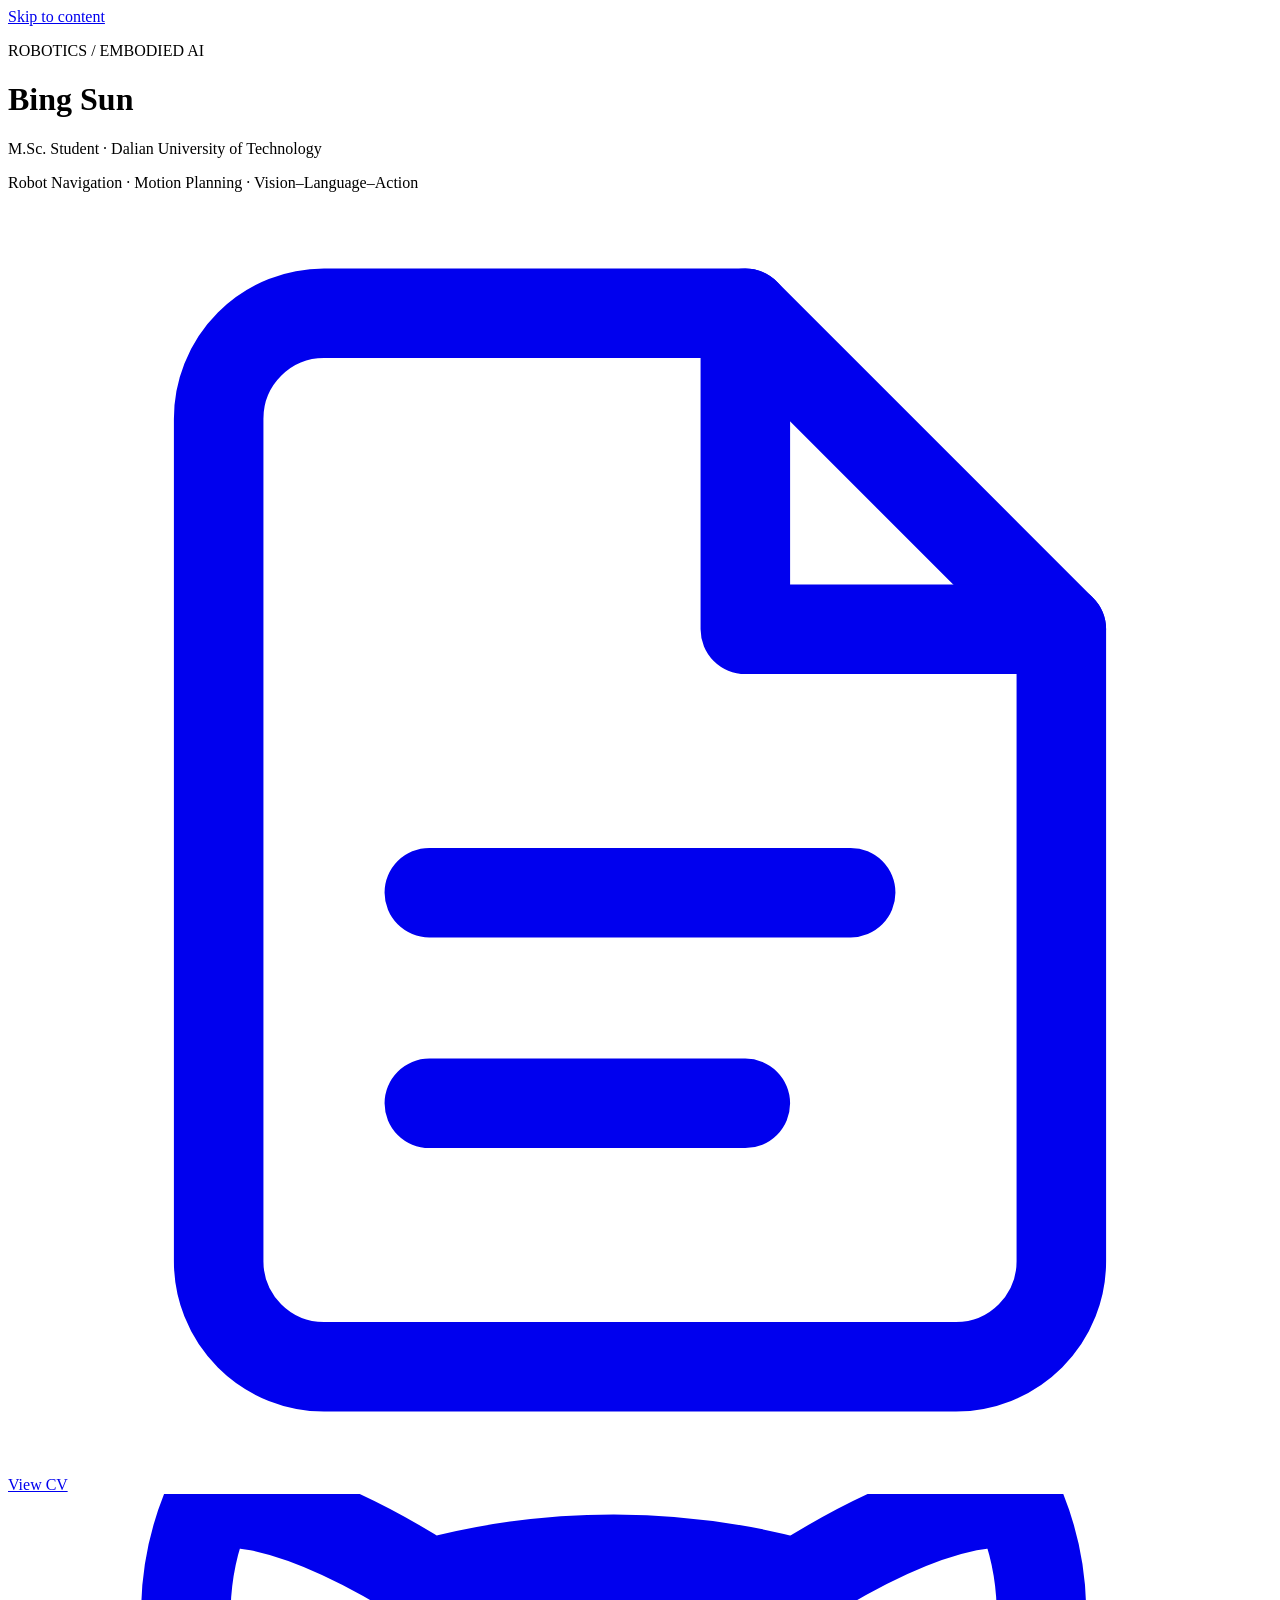
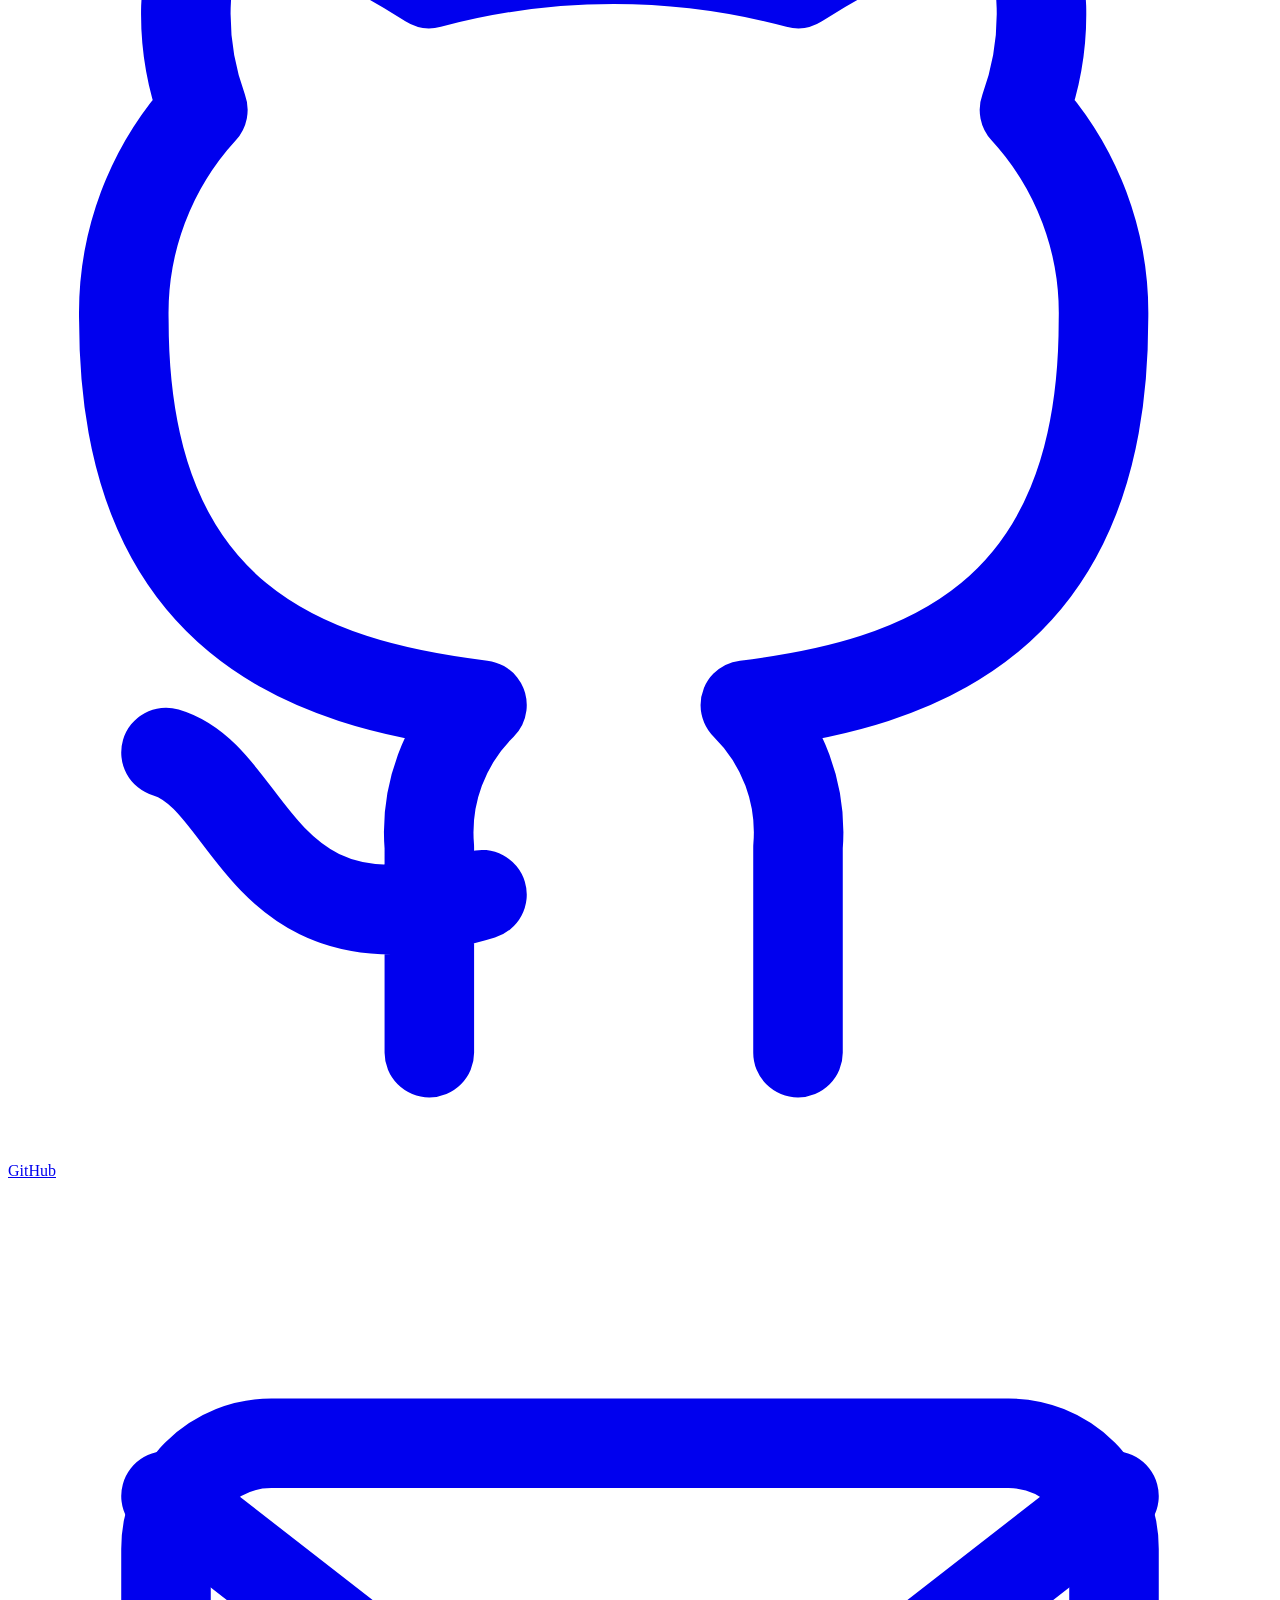
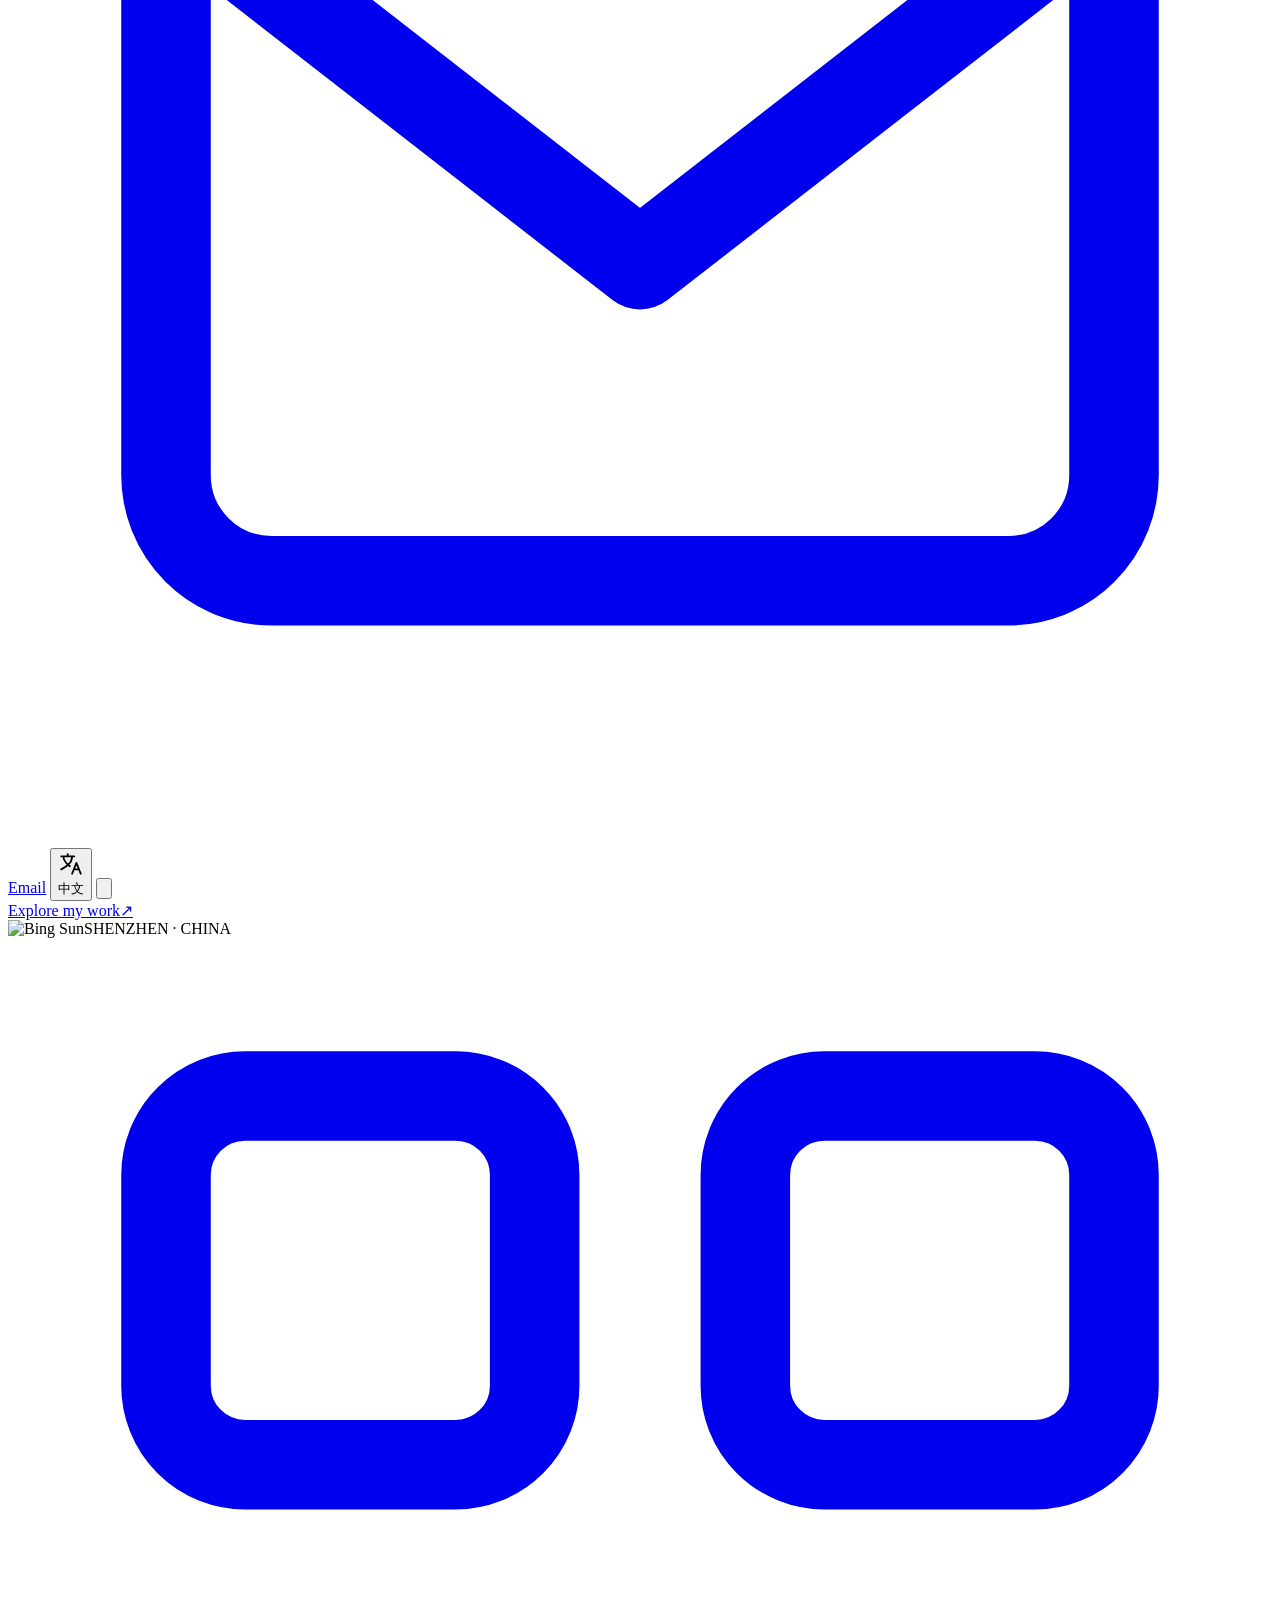
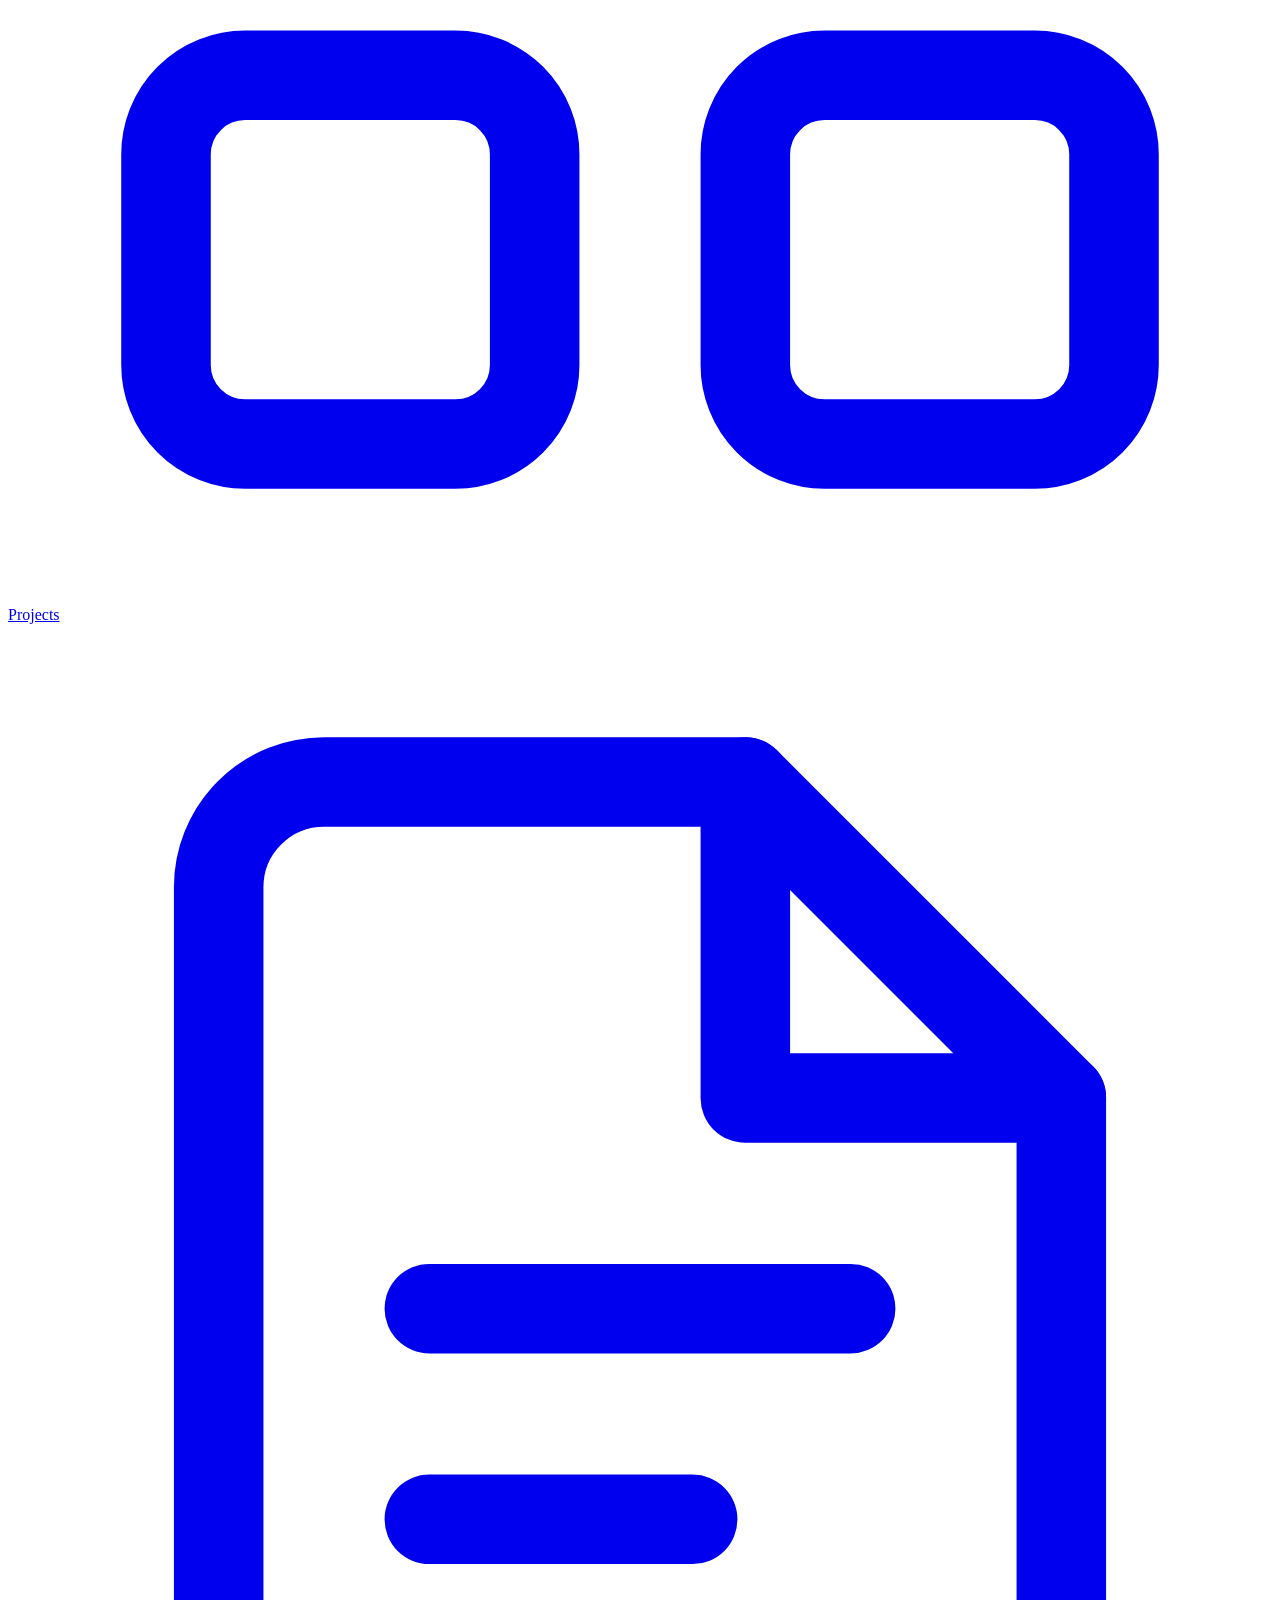
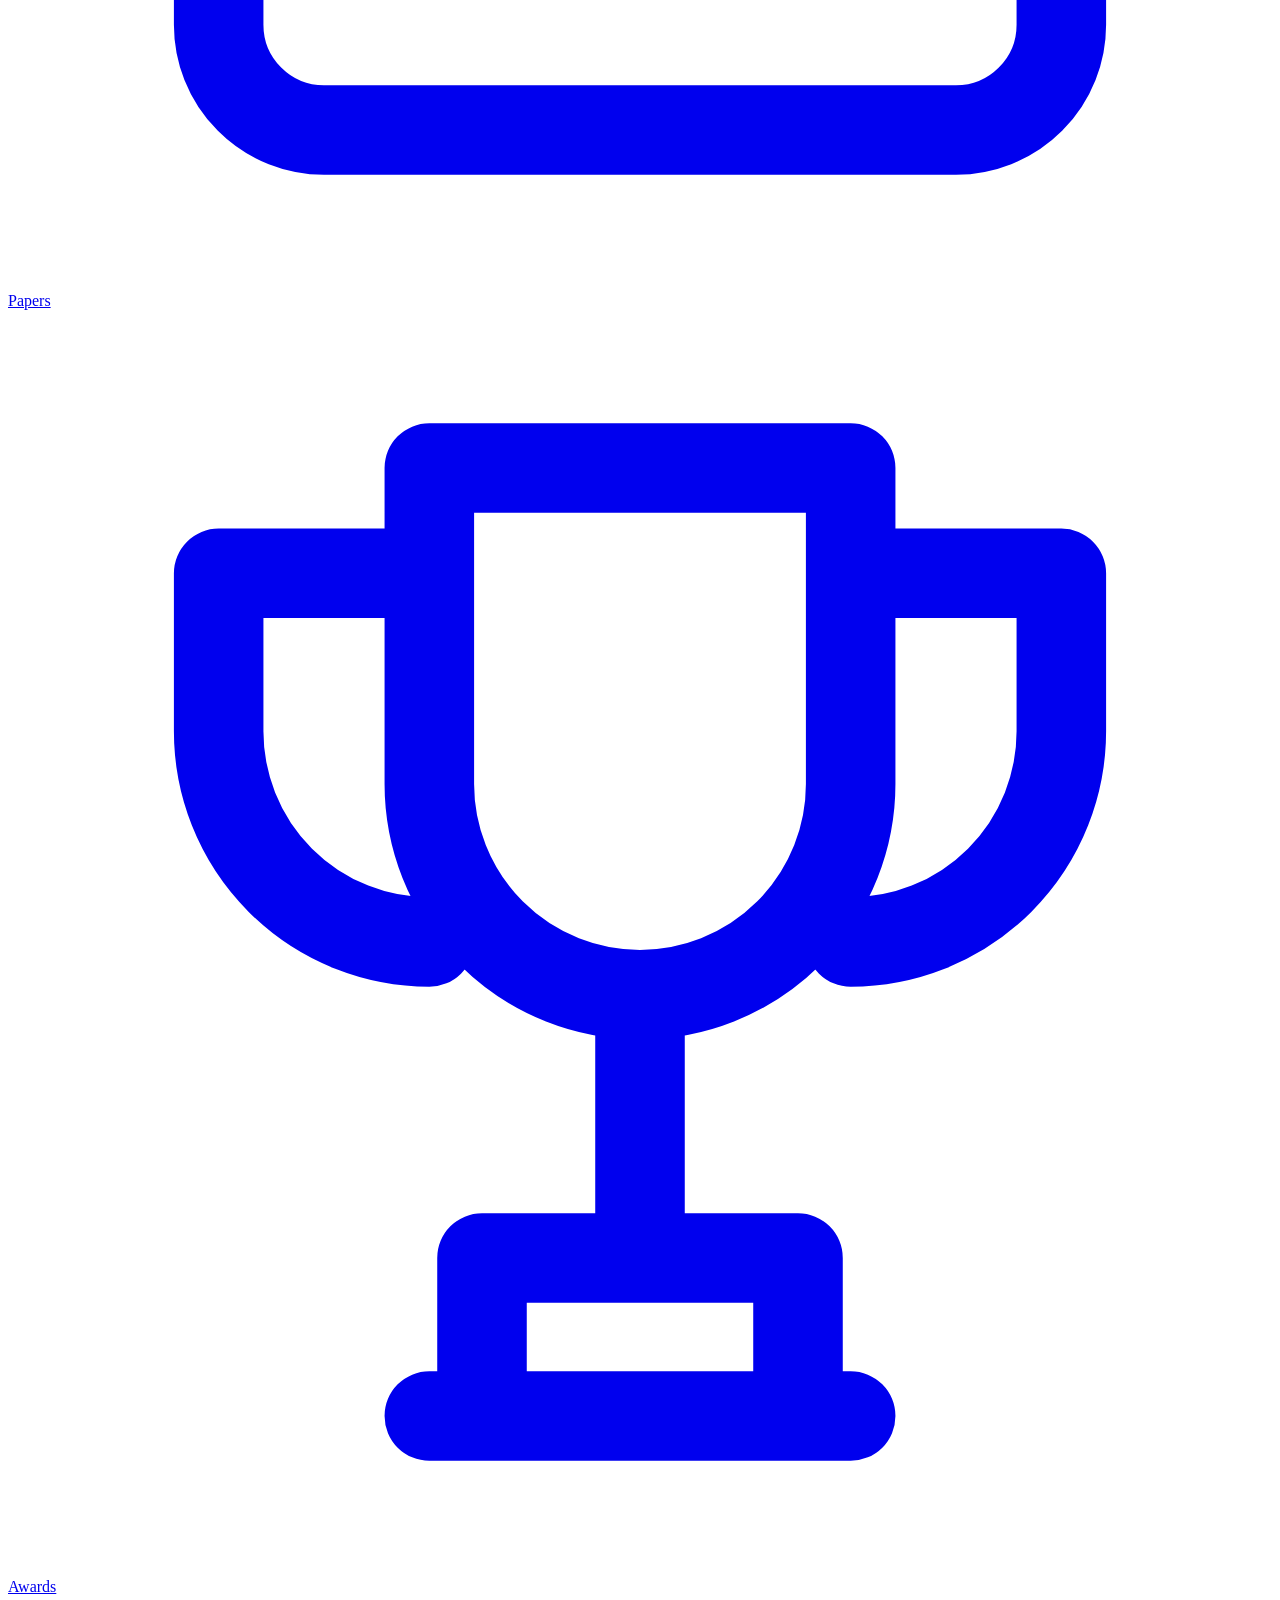
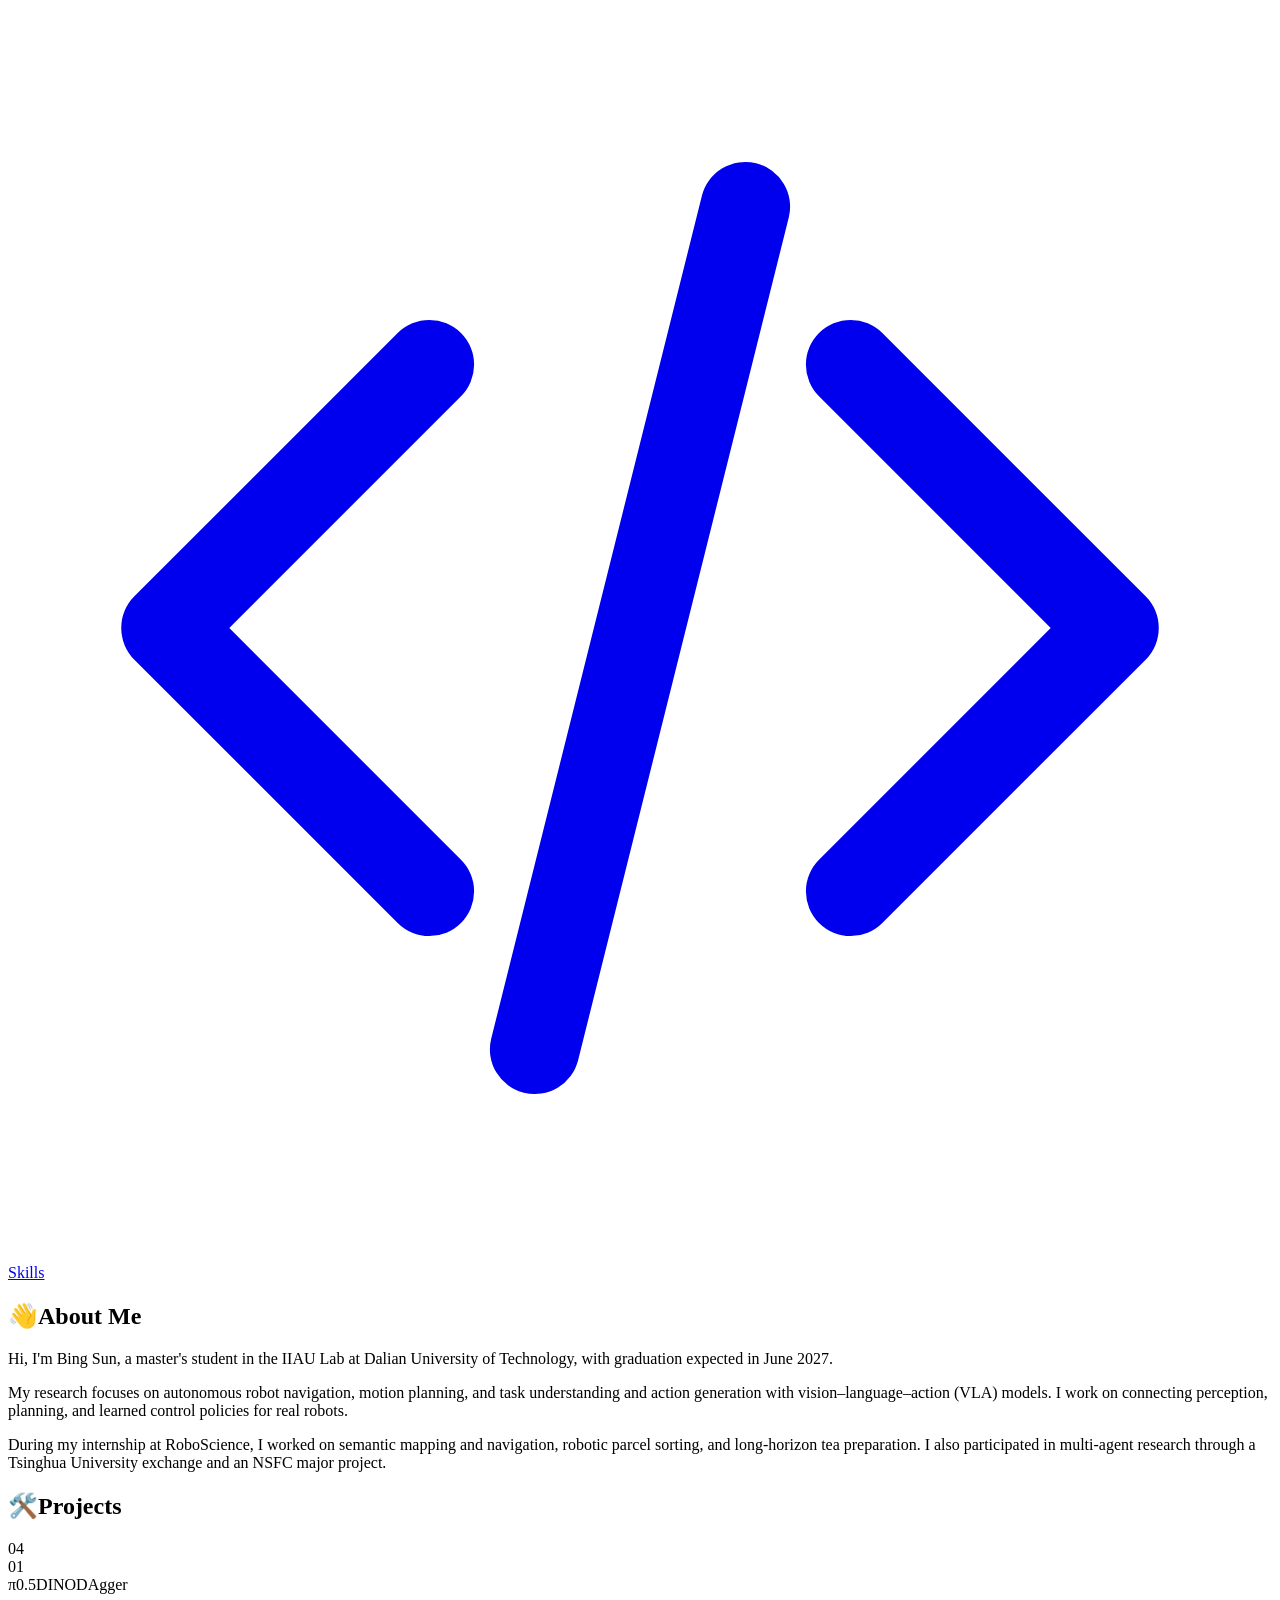
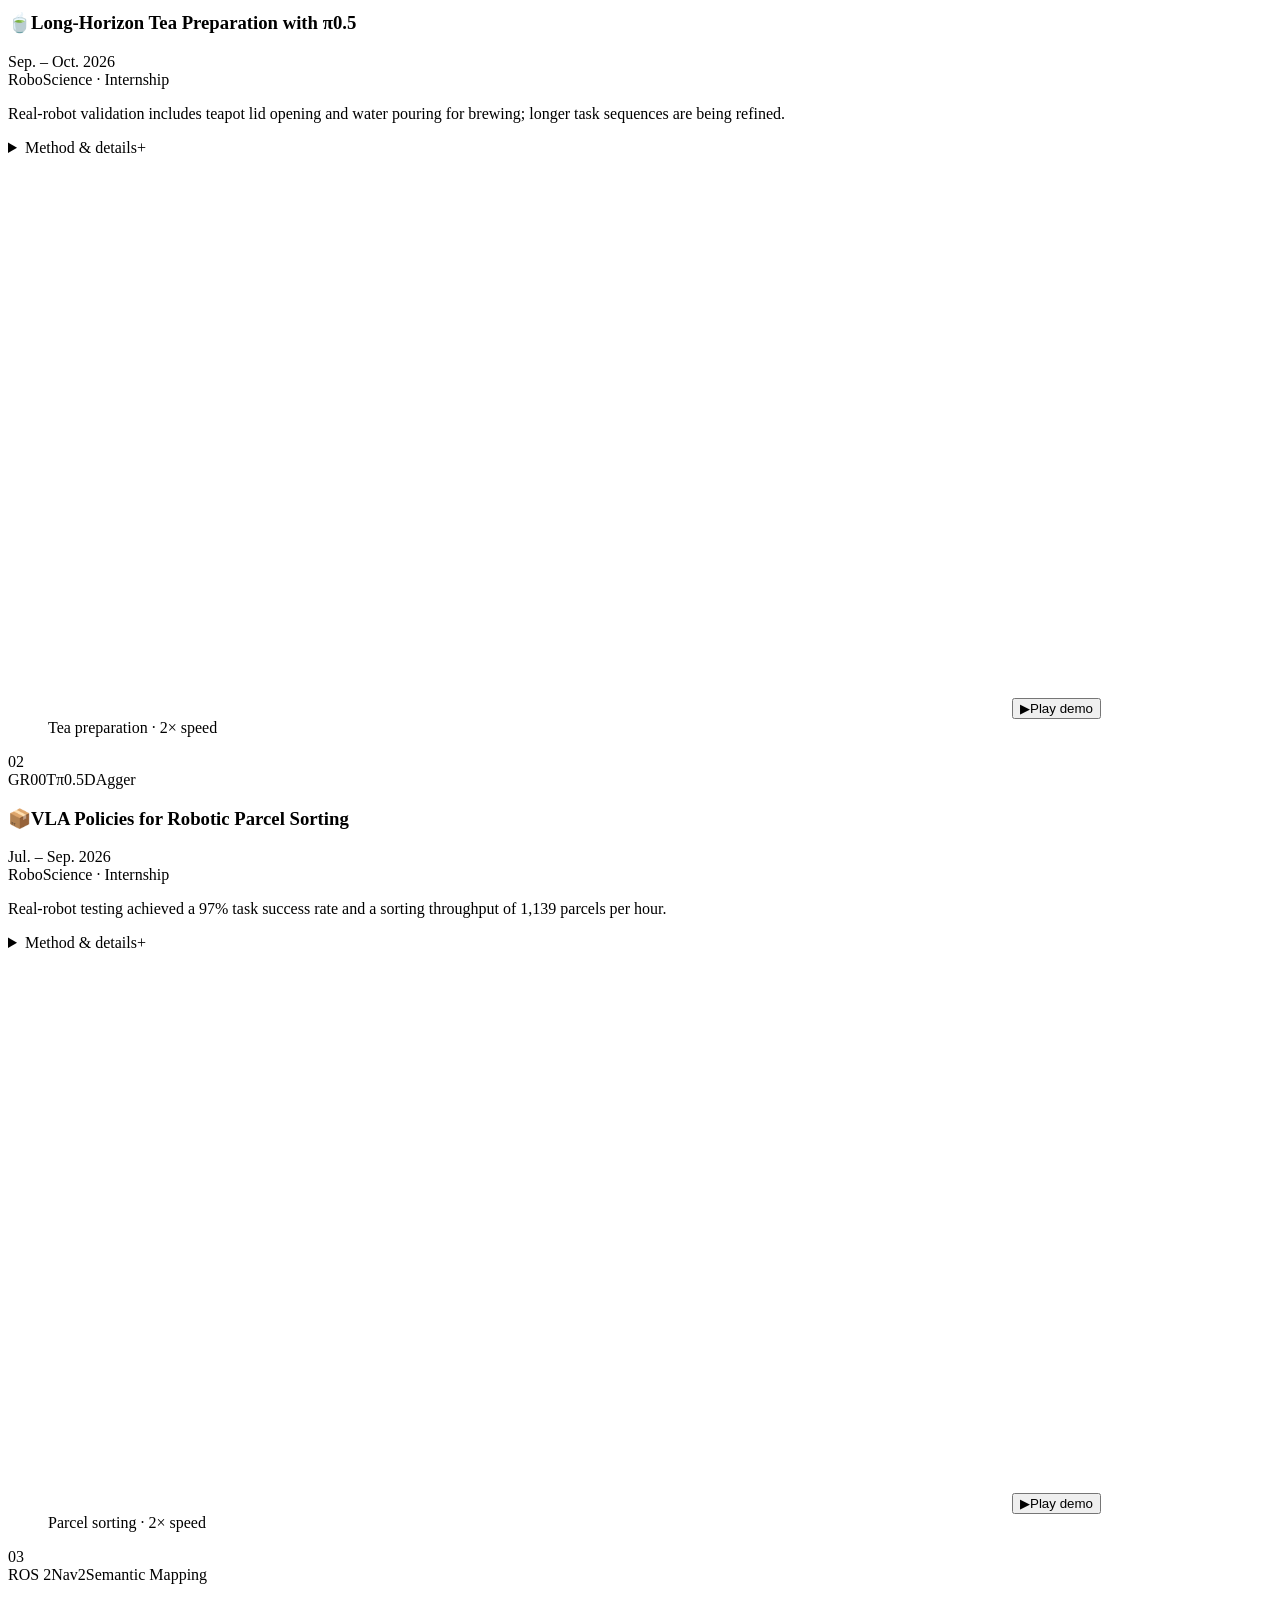
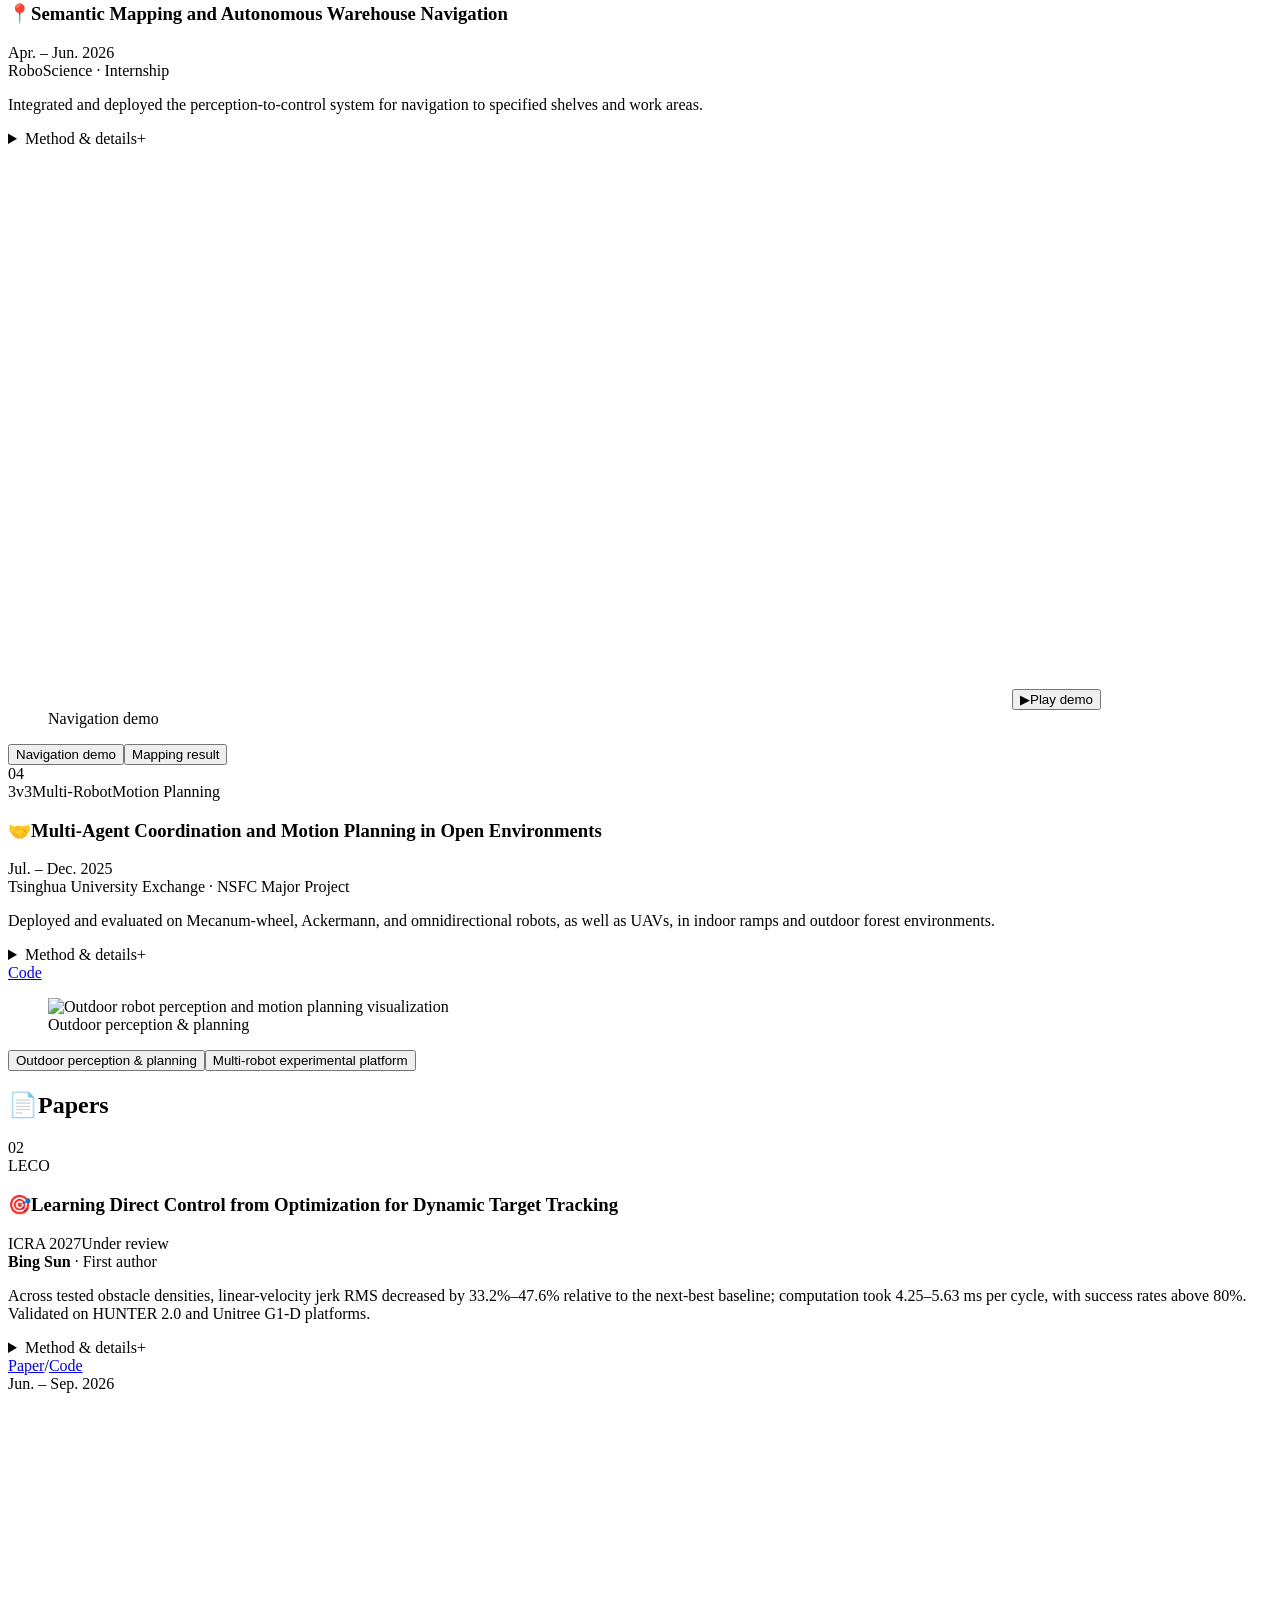
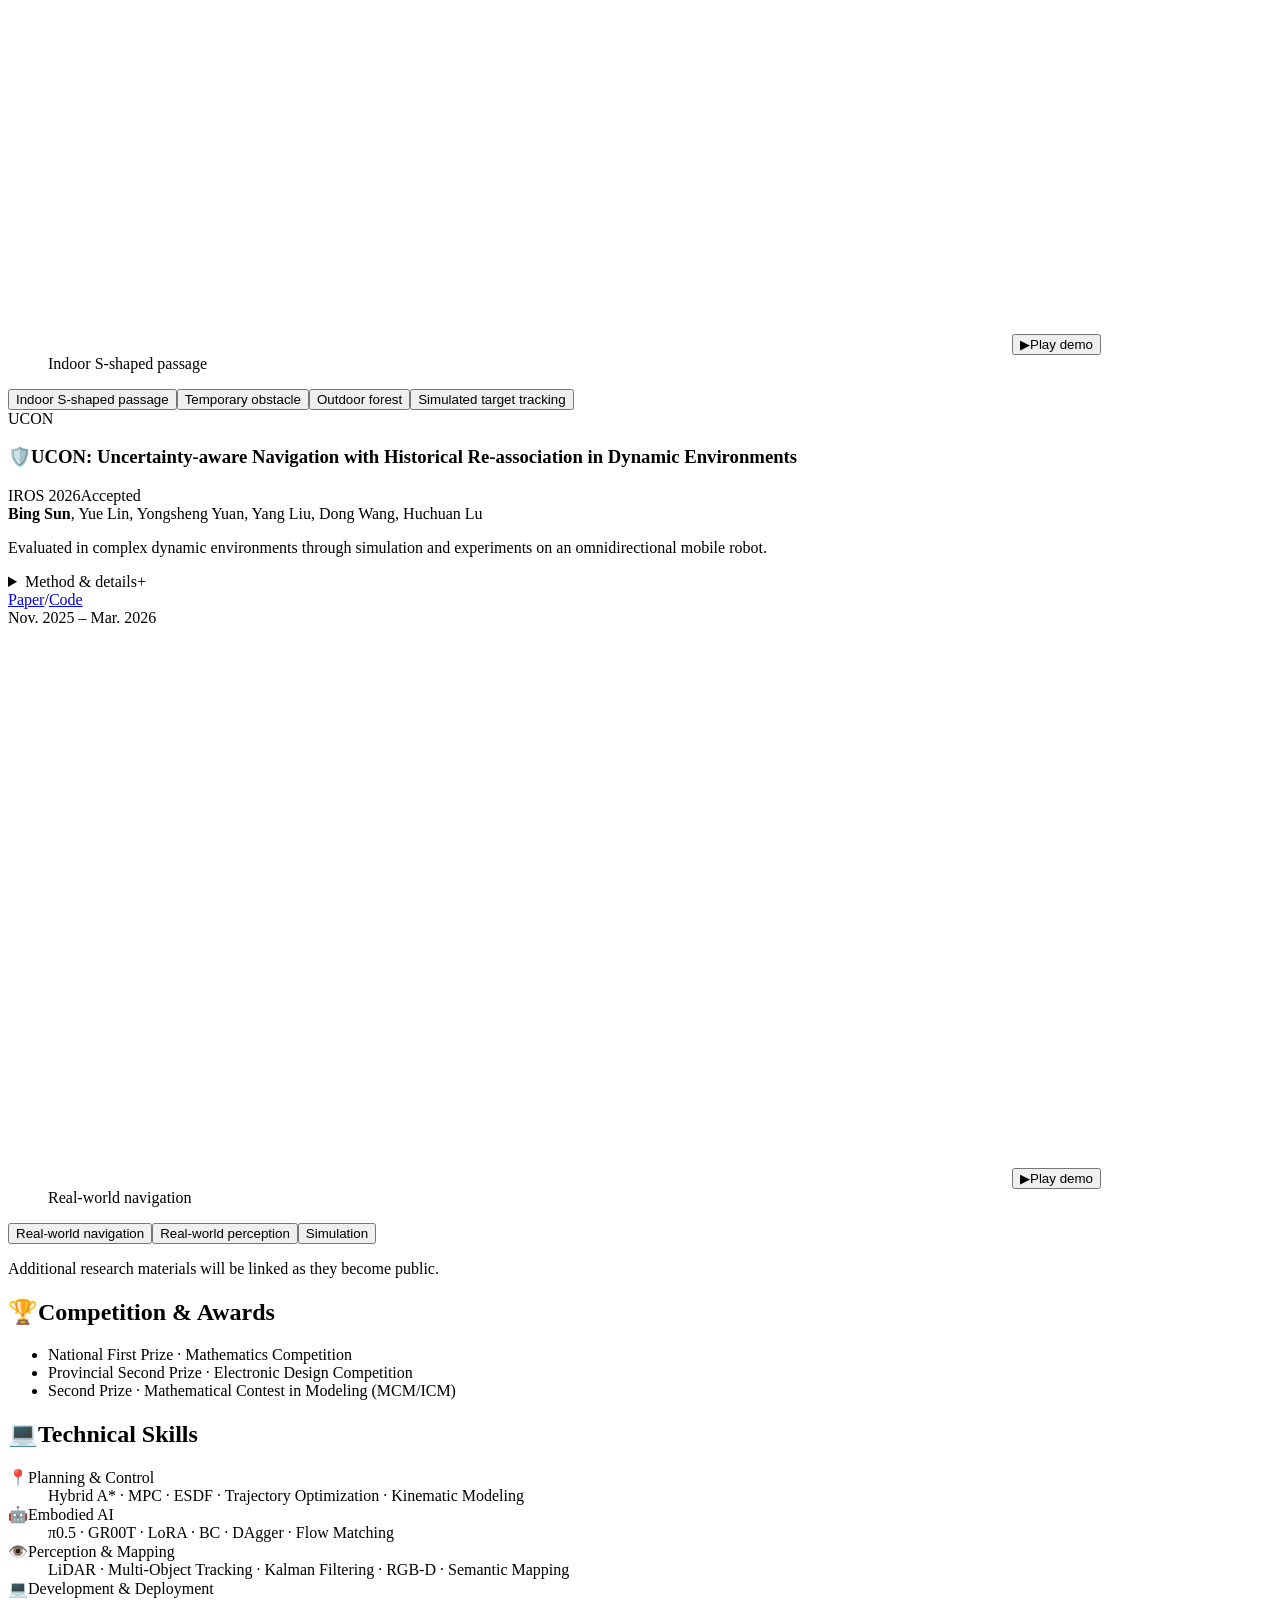
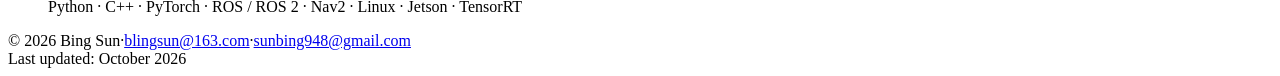
==== commit 5ca64b1a: "Open bilingual CV page from homepage instead of downloading PDF" ====
--- a/index.html
+++ b/index.html
@@ -12,9 +12,9 @@
   <meta property="og:image" content="https://bling-sun.github.io/MyHomepage/assets/portrait.jpg">
   <link rel="canonical" href="https://bling-sun.github.io/MyHomepage/">
   <link rel="icon" href="assets/favicon.svg" type="image/svg+xml">
-  <link rel="stylesheet" href="assets/styles.css?v=c110475b6ccc">
+  <link rel="stylesheet" href="assets/styles.css?v=8303cb677d90">
   <title>Bing Sun | Robotics & Embodied AI</title>
-  <script src="assets/main.js?v=215d275cc65a" defer></script>
+  <script src="assets/main.js?v=d4938d76d1d8" defer></script>
   <script type="application/ld+json">{"@context":"https://schema.org","@type":"Person","name":"Bing Sun","alternateName":"孙冰","url":"https://bling-sun.github.io/MyHomepage/","image":"https://bling-sun.github.io/MyHomepage/assets/portrait.jpg","email":["blingsun@163.com","sunbing948@gmail.com"],"sameAs":["https://github.com/Bling-sun"],"affiliation":{"@type":"CollegeOrUniversity","name":"Dalian University of Technology"},"knowsAbout":["Robot Navigation","Motion Planning","Vision–Language–Action Models"]}</script>
 </head>
 <body>
@@ -24,7 +24,7 @@
       <div class="hero-copy">
         <p data-i18n="hero.eyebrow" class="eyebrow">ROBOTICS / EMBODIED AI</p>
         <h1 data-i18n="name">Bing Sun</h1><p data-i18n="role" class="role">M.Sc. Student · Dalian University of Technology</p><p data-i18n="interests" class="interests">Robot Navigation · Motion Planning · Vision–Language–Action</p><div class="toolbar" aria-label="Links and display options">
-    <a href="assets/Bing-Sun-CV.pdf" class="tool-link" id="cv-download" download="Bing-Sun-CV.pdf"><svg aria-hidden="true" viewBox="0 0 24 24" fill="none" stroke="currentColor" stroke-width="1.7" stroke-linecap="round" stroke-linejoin="round"><path d="M14 2H6a2 2 0 0 0-2 2v16a2 2 0 0 0 2 2h12a2 2 0 0 0 2-2V8Z"/><path d="M14 2v6h6M8 13h8M8 17h6"/></svg><span data-i18n="ui.cv">Download CV</span></a>
+    <a href="cv.html" class="tool-link" id="cv-link" data-profile-link><svg aria-hidden="true" viewBox="0 0 24 24" fill="none" stroke="currentColor" stroke-width="1.7" stroke-linecap="round" stroke-linejoin="round"><path d="M14 2H6a2 2 0 0 0-2 2v16a2 2 0 0 0 2 2h12a2 2 0 0 0 2-2V8Z"/><path d="M14 2v6h6M8 13h8M8 17h6"/></svg><span data-i18n="ui.cv">View CV</span></a>
     <a href="https://github.com/Bling-sun" class="tool-link" target="_blank" rel="noopener noreferrer"><svg aria-hidden="true" viewBox="0 0 24 24" fill="none" stroke="currentColor" stroke-width="1.7" stroke-linecap="round" stroke-linejoin="round"><path d="M9 19c-4.3 1.3-4.3-2.2-6-2.7M15 22v-3.9a3.4 3.4 0 0 0-1-2.7c3.3-.4 6.8-1.6 6.8-7.3a5.7 5.7 0 0 0-1.5-4A5.3 5.3 0 0 0 19.2.2S18-.2 15 1.7a13.5 13.5 0 0 0-7 0C5-.2 3.8.2 3.8.2a5.3 5.3 0 0 0-.1 3.9 5.7 5.7 0 0 0-1.5 4c0 5.7 3.5 6.9 6.8 7.3a3.4 3.4 0 0 0-1 2.7V22"/></svg><span>GitHub</span></a>
     <a href="https://mail.163.com/" class="tool-link" data-email-contact aria-haspopup="dialog"><svg aria-hidden="true" viewBox="0 0 24 24" fill="none" stroke="currentColor" stroke-width="1.7" stroke-linecap="round" stroke-linejoin="round"><rect x="3" y="5" width="18" height="14" rx="2"/><path d="m3 6 9 7 9-7"/></svg><span data-i18n="ui.email">Email</span></a>
     <span class="toolbar-divider" aria-hidden="true"></span>
@@ -180,6 +180,6 @@
     </div>
     <p class="email-status" id="email-status" role="status" aria-live="polite"></p>
   </dialog>
-  <script id="translations" type="application/json">{"bio.0":{"en":"Hi, I'm Bing Sun, a master's student in the IIAU Lab at Dalian University of Technology, with graduation expected in June 2027.","zh":"你好，我是孙冰，目前在大连理工大学 IIAU Lab 攻读硕士学位，预计于 2027 年 6 月毕业。"},"bio.1":{"en":"My research focuses on autonomous robot navigation, motion planning, and task understanding and action generation with vision–language–action (VLA) models. I work on connecting perception, planning, and learned control policies for real robots.","zh":"我的研究方向是机器人自主导航、运动规划，以及基于视觉语言动作（VLA）模型的任务理解与动作生成，关注感知、规划与学习控制策略在真实机器人上的融合与应用。"},"bio.2":{"en":"During my internship at RoboScience, I worked on semantic mapping and navigation, robotic parcel sorting, and long-horizon tea preparation. I also participated in multi-agent research through a Tsinghua University exchange and an NSFC major project.","zh":"在 RoboScience 实习期间，我参与了语义建图与自主导航、机器人快递分拣及长程茶艺操作。在清华大学交流及国家自然科学基金重大项目中，我参与了多智能体协同对抗研究。"},"award.0":{"en":"National First Prize · Mathematics Competition","zh":"数学竞赛 · 国家一等奖"},"award.1":{"en":"Provincial Second Prize · Electronic Design Competition","zh":"电子设计竞赛 · 省级二等奖"},"award.2":{"en":"Second Prize · Mathematical Contest in Modeling (MCM/ICM)","zh":"美国大学生数学建模竞赛 · 二等奖"},"skill.0.label":{"en":"Planning & Control","zh":"规划与控制"},"skill.1.label":{"en":"Embodied AI","zh":"具身智能"},"skill.2.label":{"en":"Perception & Mapping","zh":"感知与建图"},"skill.3.label":{"en":"Development & Deployment","zh":"开发与部署"},"name":{"en":"Bing Sun","zh":"孙冰"},"role":{"en":"M.Sc. Student · Dalian University of Technology","zh":"硕士研究生 · 大连理工大学"},"interests":{"en":"Robot Navigation · Motion Planning · Vision–Language–Action","zh":"机器人导航 · 运动规划 · 视觉语言动作模型"},"ui.cv":{"en":"Download CV","zh":"下载简历"},"ui.email":{"en":"Email","zh":"邮箱"},"ui.skip":{"en":"Skip to content","zh":"跳转到内容"},"hero.eyebrow":{"en":"ROBOTICS / EMBODIED AI","zh":"机器人 / 具身智能"},"hero.explore":{"en":"Explore my work","zh":"探索我的项目"},"nav.projects":{"en":"Projects","zh":"项目"},"nav.papers":{"en":"Papers","zh":"论文"},"nav.awards":{"en":"Awards","zh":"竞赛"},"nav.skills":{"en":"Skills","zh":"技能"},"heading.about":{"en":"About Me","zh":"个人简介"},"project.0.title":{"en":"Long-Horizon Tea Preparation with π0.5","zh":"基于 π0.5 的长程茶艺操作"},"project.0.date":{"en":"Sep. – Oct. 2026","zh":"2026.09 – 2026.10"},"project.0.description":{"en":"Built a pipeline for data collection, cleaning, policy training, and real-robot deployment. Used DINO visual features, stage-wise trajectory annotation, failure analysis, key-segment resampling, and DAgger correction data to improve long-horizon execution.","zh":"搭建数据采集、清洗、策略训练与真机部署链路。引入 DINO 视觉特征，围绕阶段切换、误差累积及失败恢复建立分阶段轨迹标注和失败归因机制，结合关键片段重采样与 DAgger 纠错数据优化长程执行。"},"project.0.attribution":{"en":"RoboScience · Internship","zh":"RoboScience · 实习"},"project.0.result":{"en":"Real-robot validation includes teapot lid opening and water pouring for brewing; longer task sequences are being refined.","zh":"完成系统集成与真机测试，已实现茶壶开盖和倒水冲泡步骤，并持续优化更长任务序列的执行能力。"},"project.0.details":{"en":"Method & details","zh":"方法与细节"},"project.0.media.0.alt":{"en":"Robot performing a tea preparation task","zh":"机器人茶艺操作演示"},"project.0.media.0.play":{"en":"Play demo","zh":"播放演示"},"project.0.media.0.caption":{"en":"Tea preparation · 2× speed","zh":"茶艺操作 · 2 倍速"},"project.1.title":{"en":"VLA Policies for Robotic Parcel Sorting","zh":"快递分拣 VLA 策略训练与实机部署"},"project.1.date":{"en":"Jul. – Sep. 2026","zh":"2026.07 – 2026.09"},"project.1.description":{"en":"Trained, compared, and deployed GR00T and π0.5 policies with an end-to-end teleoperation, preprocessing, fine-tuning, and online inference pipeline. Improved generalization under occlusion, complex stacking, and out-of-distribution states through scene stratification, trajectory screening, expert corrections, and data-mixture ablations.","zh":"基于 GR00T 和 π0.5 开展训练、性能对比与真机部署，搭建遥操作采集、数据预处理、策略微调和在线推理链路。针对包裹遮挡、复杂堆叠与分布外失败，结合场景分层、轨迹筛选、专家纠错及数据配比消融改善泛化表现。"},"project.1.attribution":{"en":"RoboScience · Internship","zh":"RoboScience · 实习"},"project.1.result":{"en":"Real-robot testing achieved a 97% task success rate and a sorting throughput of 1,139 parcels per hour.","zh":"真实机器人测试中，任务成功率达到 97%，分拣速度达到 1,139 件/小时。"},"project.1.details":{"en":"Method & details","zh":"方法与细节"},"project.1.media.0.alt":{"en":"Robot sorting parcels in a real-world demonstration","zh":"机器人包裹分类实机演示"},"project.1.media.0.play":{"en":"Play demo","zh":"播放演示"},"project.1.media.0.caption":{"en":"Parcel sorting · 2× speed","zh":"包裹分类 · 2 倍速"},"project.2.title":{"en":"Semantic Mapping and Autonomous Warehouse Navigation","zh":"面向仓库环境的语义建图与自主导航"},"project.2.date":{"en":"Apr. – Jun. 2026","zh":"2026.04 – 2026.06"},"project.2.description":{"en":"Fused object detection, semantic segmentation, point-cloud projection, and multi-frame observations to associate semantic categories with a 2D occupancy map. Integrated semantic destinations and region constraints into ROS 2 Nav2 for global planning, dynamic obstacle avoidance, and mobile-base control.","zh":"融合目标检测、语义分割、点云投影与多帧观测，实现语义类别与二维占据地图的空间关联。基于 ROS 2 Nav2 集成全局规划、局部动态避障及底盘控制，将语义目标点和区域约束融入导航任务。"},"project.2.attribution":{"en":"RoboScience · Internship","zh":"RoboScience · 实习"},"project.2.result":{"en":"Integrated and deployed the perception-to-control system for navigation to specified shelves and work areas.","zh":"完成从感知、建图到规划控制的系统联调与部署，实现面向指定货架和工作区域的自主导航。"},"project.2.details":{"en":"Method & details","zh":"方法与细节"},"project.2.media.0.alt":{"en":"Real-world robot navigation demonstration","zh":"机器人导航实机演示"},"project.2.media.0.play":{"en":"Play demo","zh":"播放演示"},"project.2.media.0.caption":{"en":"Navigation demo","zh":"导航演示"},"project.2.media.1.alt":{"en":"Warehouse point-cloud map with mapped object annotations","zh":"仓库点云地图及目标标注"},"project.2.media.1.caption":{"en":"Mapping result","zh":"建图结果"},"project.2.media.0.selector":{"en":"Navigation demo","zh":"导航演示"},"project.2.media.1.selector":{"en":"Mapping result","zh":"建图结果"},"project.3.title":{"en":"Multi-Agent Coordination and Motion Planning in Open Environments","zh":"开放环境多智能体协同对抗与运动规划"},"project.3.date":{"en":"Jul. – Dec. 2025","zh":"2025.07 – 2025.12"},"project.3.description":{"en":"Worked on dynamic target tracking, motion prediction, and coordinated pursuit for 3v3 multi-agent tasks. Developed motion planning algorithms and adapted them to different robot kinematics, obstacle avoidance requirements, and real-time control interfaces.","zh":"面向 3v3 多智能体任务，开展动态目标跟踪、运动状态预测与协同围剿策略研究。开发运动规划算法，并针对不同平台的运动学、障碍规避与实时控制需求完成适配。"},"project.3.attribution":{"en":"Tsinghua University Exchange · NSFC Major Project","zh":"清华大学交流 · 国家自然科学基金重大项目"},"project.3.result":{"en":"Deployed and evaluated on Mecanum-wheel, Ackermann, and omnidirectional robots, as well as UAVs, in indoor ramps and outdoor forest environments.","zh":"支持麦克纳姆轮、阿克曼轮、全向轮移动机器人及无人机，在室内坡道和室外森林环境中完成部署与实验验证。"},"project.3.details":{"en":"Method & details","zh":"方法与细节"},"project.3.link.code":{"en":"Code","zh":"代码"},"project.3.media.0.alt":{"en":"Outdoor robot perception and motion planning visualization","zh":"户外机器人感知与运动规划可视化"},"project.3.media.0.caption":{"en":"Outdoor perception & planning","zh":"户外感知与规划"},"project.3.media.1.alt":{"en":"Multiple mobile robots in an indoor experimental arena","zh":"室内实验场地中的多台移动机器人"},"project.3.media.1.caption":{"en":"Multi-robot experimental platform","zh":"多机器人实验平台"},"project.3.media.0.selector":{"en":"Outdoor perception & planning","zh":"户外感知与规划"},"project.3.media.1.selector":{"en":"Multi-robot experimental platform","zh":"多机器人实验平台"},"heading.projects":{"en":"Projects","zh":"项目"},"paper.0.title":{"en":"Learning Direct Control from Optimization for Dynamic Target Tracking","zh":"从优化中学习直接控制，实现动态目标跟踪"},"paper.0.status":{"en":"Under review","zh":"审稿中"},"paper.0.description":{"en":"Transfers trajectory optimization objectives into differentiable losses and backpropagates through kinematic integration to learn a control policy. The method combines target visibility, obstacle clearance, and control smoothness with decaying expert guidance, a predictive safety lock, and a classical planning fallback.","zh":"将传统轨迹优化目标转化为可微损失，通过运动学积分实现轨迹级损失向控制策略的端到端反向传播。融合目标可见性、障碍物距离与控制平滑性约束，并结合衰减式专家引导、预测性安全锁及经典规划控制回退策略。"},"paper.0.attribution.name":{"en":"Bing Sun","zh":"孙冰"},"paper.0.attribution.remaining":{"en":" · First author","zh":" · 第一作者"},"paper.0.result":{"en":"Across tested obstacle densities, linear-velocity jerk RMS decreased by 33.2%–47.6% relative to the next-best baseline; computation took 4.25–5.63 ms per cycle, with success rates above 80%. Validated on HUNTER 2.0 and Unitree G1-D platforms.","zh":"在所测试的不同障碍物密度下，线速度 Jerk RMS 较次优方法降低 33.2%–47.6%，单周期计算时间为 4.25–5.63 ms，成功率超过 80%；在 HUNTER 2.0 阿克曼底盘和宇树 G1-D 平台上完成实机验证。"},"paper.0.details":{"en":"Method & details","zh":"方法与细节"},"paper.0.link.paper":{"en":"Paper","zh":"论文"},"paper.0.link.code":{"en":"Code","zh":"代码"},"paper.0.date":{"en":"Jun. – Sep. 2026","zh":"2026.06 – 2026.09"},"paper.0.media.0.alt":{"en":"LECO · Indoor S-shaped passage","zh":"LECO · 室内 S 形通道"},"paper.0.media.0.play":{"en":"Play demo","zh":"播放演示"},"paper.0.media.0.caption":{"en":"Indoor S-shaped passage","zh":"室内 S 形通道"},"paper.0.media.1.alt":{"en":"LECO · Temporary obstacle","zh":"LECO · 临时障碍物"},"paper.0.media.1.play":{"en":"Play demo","zh":"播放演示"},"paper.0.media.1.caption":{"en":"Temporary obstacle","zh":"临时障碍物"},"paper.0.media.2.alt":{"en":"LECO · Outdoor forest","zh":"LECO · 室外森林"},"paper.0.media.2.play":{"en":"Play demo","zh":"播放演示"},"paper.0.media.2.caption":{"en":"Outdoor forest","zh":"室外森林"},"paper.0.media.3.alt":{"en":"LECO · Simulated target tracking","zh":"LECO · 仿真目标跟踪"},"paper.0.media.3.play":{"en":"Play demo","zh":"播放演示"},"paper.0.media.3.caption":{"en":"Simulated target tracking","zh":"仿真目标跟踪"},"paper.0.media.0.selector":{"en":"Indoor S-shaped passage","zh":"室内 S 形通道"},"paper.0.media.1.selector":{"en":"Temporary obstacle","zh":"临时障碍物"},"paper.0.media.2.selector":{"en":"Outdoor forest","zh":"室外森林"},"paper.0.media.3.selector":{"en":"Simulated target tracking","zh":"仿真目标跟踪"},"paper.1.title":{"en":"UCON: Uncertainty-aware Navigation with Historical Re-association in Dynamic Environments","zh":"UCON：动态环境中基于历史重关联的不确定性感知导航"},"paper.1.status":{"en":"Accepted","zh":"已录用"},"paper.1.description":{"en":"Uses point-level reassociation with historical point-cloud segments and Kalman filtering to maintain dynamic-object tracking through occlusions, missed detections, and identity switches. Predicted states and covariances form uncertainty sectors that translate dynamic collision risk into differentiable trajectory costs.","zh":"针对遮挡、漏检和 ID 切换，设计基于历史点云片段的点级重关联机制，结合卡尔曼滤波进行目标状态估计与协方差传播。基于预测状态与协方差构建不确定性扇区，将动态碰撞风险转化为可微轨迹代价。"},"paper.1.attribution.name":{"en":"Bing Sun","zh":"孙冰"},"paper.1.attribution.remaining":{"en":", Yue Lin, Yongsheng Yuan, Yang Liu, Dong Wang, Huchuan Lu","zh":"，林跃，袁永胜，刘洋，王栋，卢湖川"},"paper.1.result":{"en":"Evaluated in complex dynamic environments through simulation and experiments on an omnidirectional mobile robot.","zh":"在复杂动态环境中开展仿真及全向移动机器人实验，验证感知与规划联合方法的有效性。"},"paper.1.details":{"en":"Method & details","zh":"方法与细节"},"paper.1.link.paper":{"en":"Paper","zh":"论文"},"paper.1.link.code":{"en":"Code","zh":"代码"},"paper.1.date":{"en":"Nov. 2025 – Mar. 2026","zh":"2025.11 – 2026.03"},"paper.1.media.0.alt":{"en":"UCON · Real-world navigation","zh":"UCON · 真实导航实验"},"paper.1.media.0.play":{"en":"Play demo","zh":"播放演示"},"paper.1.media.0.caption":{"en":"Real-world navigation","zh":"真实导航实验"},"paper.1.media.1.alt":{"en":"UCON · Real-world perception","zh":"UCON · 真实感知实验"},"paper.1.media.1.play":{"en":"Play demo","zh":"播放演示"},"paper.1.media.1.caption":{"en":"Real-world perception","zh":"真实感知实验"},"paper.1.media.2.alt":{"en":"UCON · Simulation","zh":"UCON · 仿真实验"},"paper.1.media.2.play":{"en":"Play demo","zh":"播放演示"},"paper.1.media.2.caption":{"en":"Simulation","zh":"仿真实验"},"paper.1.media.0.selector":{"en":"Real-world navigation","zh":"真实导航实验"},"paper.1.media.1.selector":{"en":"Real-world perception","zh":"真实感知实验"},"paper.1.media.2.selector":{"en":"Simulation","zh":"仿真实验"},"papers.note":{"en":"Additional research materials will be linked as they become public.","zh":"更多研究资料将在公开后补充链接。"},"heading.papers":{"en":"Papers","zh":"论文"},"heading.awards":{"en":"Competition & Awards","zh":"竞赛与荣誉"},"heading.skills":{"en":"Technical Skills","zh":"专业技能"},"footer.name":{"en":"Bing Sun","zh":"孙冰"},"footer.updated":{"en":"Last updated: October 2026","zh":"最近更新：2026 年 10 月"},"contact.title":{"en":"Get in touch","zh":"联系我"},"contact.close":{"en":"Close","zh":"关闭"},"contact.description":{"en":"Copy a recipient address and write from your preferred email service. For 163 Mail, paste the address into a new message after signing in.","zh":"复制收件地址，用你常用的邮箱写信。网易邮箱需登录后新建邮件并粘贴地址。"},"contact.address.0":{"en":"Email address 1","zh":"邮箱地址 1"},"contact.copy.0":{"en":"Copy email","zh":"复制邮箱"},"contact.open.0":{"en":"Open 163 Mail ↗","zh":"打开网易邮箱 ↗"},"contact.address.1":{"en":"Email address 2","zh":"邮箱地址 2"},"contact.copy.1":{"en":"Copy email","zh":"复制邮箱"},"contact.open.1":{"en":"Compose in Gmail ↗","zh":"Gmail 网页写信 ↗"}}</script>
+  <script id="translations" type="application/json">{"bio.0":{"en":"Hi, I'm Bing Sun, a master's student in the IIAU Lab at Dalian University of Technology, with graduation expected in June 2027.","zh":"你好，我是孙冰，目前在大连理工大学 IIAU Lab 攻读硕士学位，预计于 2027 年 6 月毕业。"},"bio.1":{"en":"My research focuses on autonomous robot navigation, motion planning, and task understanding and action generation with vision–language–action (VLA) models. I work on connecting perception, planning, and learned control policies for real robots.","zh":"我的研究方向是机器人自主导航、运动规划，以及基于视觉语言动作（VLA）模型的任务理解与动作生成，关注感知、规划与学习控制策略在真实机器人上的融合与应用。"},"bio.2":{"en":"During my internship at RoboScience, I worked on semantic mapping and navigation, robotic parcel sorting, and long-horizon tea preparation. I also participated in multi-agent research through a Tsinghua University exchange and an NSFC major project.","zh":"在 RoboScience 实习期间，我参与了语义建图与自主导航、机器人快递分拣及长程茶艺操作。在清华大学交流及国家自然科学基金重大项目中，我参与了多智能体协同对抗研究。"},"award.0":{"en":"National First Prize · Mathematics Competition","zh":"数学竞赛 · 国家一等奖"},"award.1":{"en":"Provincial Second Prize · Electronic Design Competition","zh":"电子设计竞赛 · 省级二等奖"},"award.2":{"en":"Second Prize · Mathematical Contest in Modeling (MCM/ICM)","zh":"美国大学生数学建模竞赛 · 二等奖"},"skill.0.label":{"en":"Planning & Control","zh":"规划与控制"},"skill.1.label":{"en":"Embodied AI","zh":"具身智能"},"skill.2.label":{"en":"Perception & Mapping","zh":"感知与建图"},"skill.3.label":{"en":"Development & Deployment","zh":"开发与部署"},"name":{"en":"Bing Sun","zh":"孙冰"},"role":{"en":"M.Sc. Student · Dalian University of Technology","zh":"硕士研究生 · 大连理工大学"},"interests":{"en":"Robot Navigation · Motion Planning · Vision–Language–Action","zh":"机器人导航 · 运动规划 · 视觉语言动作模型"},"ui.cv":{"en":"View CV","zh":"查看简历"},"ui.email":{"en":"Email","zh":"邮箱"},"ui.skip":{"en":"Skip to content","zh":"跳转到内容"},"hero.eyebrow":{"en":"ROBOTICS / EMBODIED AI","zh":"机器人 / 具身智能"},"hero.explore":{"en":"Explore my work","zh":"探索我的项目"},"nav.projects":{"en":"Projects","zh":"项目"},"nav.papers":{"en":"Papers","zh":"论文"},"nav.awards":{"en":"Awards","zh":"竞赛"},"nav.skills":{"en":"Skills","zh":"技能"},"heading.about":{"en":"About Me","zh":"个人简介"},"project.0.title":{"en":"Long-Horizon Tea Preparation with π0.5","zh":"基于 π0.5 的长程茶艺操作"},"project.0.date":{"en":"Sep. – Oct. 2026","zh":"2026.09 – 2026.10"},"project.0.description":{"en":"Built a pipeline for data collection, cleaning, policy training, and real-robot deployment. Used DINO visual features, stage-wise trajectory annotation, failure analysis, key-segment resampling, and DAgger correction data to improve long-horizon execution.","zh":"搭建数据采集、清洗、策略训练与真机部署链路。引入 DINO 视觉特征，围绕阶段切换、误差累积及失败恢复建立分阶段轨迹标注和失败归因机制，结合关键片段重采样与 DAgger 纠错数据优化长程执行。"},"project.0.attribution":{"en":"RoboScience · Internship","zh":"RoboScience · 实习"},"project.0.result":{"en":"Real-robot validation includes teapot lid opening and water pouring for brewing; longer task sequences are being refined.","zh":"完成系统集成与真机测试，已实现茶壶开盖和倒水冲泡步骤，并持续优化更长任务序列的执行能力。"},"project.0.details":{"en":"Method & details","zh":"方法与细节"},"project.0.media.0.alt":{"en":"Robot performing a tea preparation task","zh":"机器人茶艺操作演示"},"project.0.media.0.play":{"en":"Play demo","zh":"播放演示"},"project.0.media.0.caption":{"en":"Tea preparation · 2× speed","zh":"茶艺操作 · 2 倍速"},"project.1.title":{"en":"VLA Policies for Robotic Parcel Sorting","zh":"快递分拣 VLA 策略训练与实机部署"},"project.1.date":{"en":"Jul. – Sep. 2026","zh":"2026.07 – 2026.09"},"project.1.description":{"en":"Trained, compared, and deployed GR00T and π0.5 policies with an end-to-end teleoperation, preprocessing, fine-tuning, and online inference pipeline. Improved generalization under occlusion, complex stacking, and out-of-distribution states through scene stratification, trajectory screening, expert corrections, and data-mixture ablations.","zh":"基于 GR00T 和 π0.5 开展训练、性能对比与真机部署，搭建遥操作采集、数据预处理、策略微调和在线推理链路。针对包裹遮挡、复杂堆叠与分布外失败，结合场景分层、轨迹筛选、专家纠错及数据配比消融改善泛化表现。"},"project.1.attribution":{"en":"RoboScience · Internship","zh":"RoboScience · 实习"},"project.1.result":{"en":"Real-robot testing achieved a 97% task success rate and a sorting throughput of 1,139 parcels per hour.","zh":"真实机器人测试中，任务成功率达到 97%，分拣速度达到 1,139 件/小时。"},"project.1.details":{"en":"Method & details","zh":"方法与细节"},"project.1.media.0.alt":{"en":"Robot sorting parcels in a real-world demonstration","zh":"机器人包裹分类实机演示"},"project.1.media.0.play":{"en":"Play demo","zh":"播放演示"},"project.1.media.0.caption":{"en":"Parcel sorting · 2× speed","zh":"包裹分类 · 2 倍速"},"project.2.title":{"en":"Semantic Mapping and Autonomous Warehouse Navigation","zh":"面向仓库环境的语义建图与自主导航"},"project.2.date":{"en":"Apr. – Jun. 2026","zh":"2026.04 – 2026.06"},"project.2.description":{"en":"Fused object detection, semantic segmentation, point-cloud projection, and multi-frame observations to associate semantic categories with a 2D occupancy map. Integrated semantic destinations and region constraints into ROS 2 Nav2 for global planning, dynamic obstacle avoidance, and mobile-base control.","zh":"融合目标检测、语义分割、点云投影与多帧观测，实现语义类别与二维占据地图的空间关联。基于 ROS 2 Nav2 集成全局规划、局部动态避障及底盘控制，将语义目标点和区域约束融入导航任务。"},"project.2.attribution":{"en":"RoboScience · Internship","zh":"RoboScience · 实习"},"project.2.result":{"en":"Integrated and deployed the perception-to-control system for navigation to specified shelves and work areas.","zh":"完成从感知、建图到规划控制的系统联调与部署，实现面向指定货架和工作区域的自主导航。"},"project.2.details":{"en":"Method & details","zh":"方法与细节"},"project.2.media.0.alt":{"en":"Real-world robot navigation demonstration","zh":"机器人导航实机演示"},"project.2.media.0.play":{"en":"Play demo","zh":"播放演示"},"project.2.media.0.caption":{"en":"Navigation demo","zh":"导航演示"},"project.2.media.1.alt":{"en":"Warehouse point-cloud map with mapped object annotations","zh":"仓库点云地图及目标标注"},"project.2.media.1.caption":{"en":"Mapping result","zh":"建图结果"},"project.2.media.0.selector":{"en":"Navigation demo","zh":"导航演示"},"project.2.media.1.selector":{"en":"Mapping result","zh":"建图结果"},"project.3.title":{"en":"Multi-Agent Coordination and Motion Planning in Open Environments","zh":"开放环境多智能体协同对抗与运动规划"},"project.3.date":{"en":"Jul. – Dec. 2025","zh":"2025.07 – 2025.12"},"project.3.description":{"en":"Worked on dynamic target tracking, motion prediction, and coordinated pursuit for 3v3 multi-agent tasks. Developed motion planning algorithms and adapted them to different robot kinematics, obstacle avoidance requirements, and real-time control interfaces.","zh":"面向 3v3 多智能体任务，开展动态目标跟踪、运动状态预测与协同围剿策略研究。开发运动规划算法，并针对不同平台的运动学、障碍规避与实时控制需求完成适配。"},"project.3.attribution":{"en":"Tsinghua University Exchange · NSFC Major Project","zh":"清华大学交流 · 国家自然科学基金重大项目"},"project.3.result":{"en":"Deployed and evaluated on Mecanum-wheel, Ackermann, and omnidirectional robots, as well as UAVs, in indoor ramps and outdoor forest environments.","zh":"支持麦克纳姆轮、阿克曼轮、全向轮移动机器人及无人机，在室内坡道和室外森林环境中完成部署与实验验证。"},"project.3.details":{"en":"Method & details","zh":"方法与细节"},"project.3.link.code":{"en":"Code","zh":"代码"},"project.3.media.0.alt":{"en":"Outdoor robot perception and motion planning visualization","zh":"户外机器人感知与运动规划可视化"},"project.3.media.0.caption":{"en":"Outdoor perception & planning","zh":"户外感知与规划"},"project.3.media.1.alt":{"en":"Multiple mobile robots in an indoor experimental arena","zh":"室内实验场地中的多台移动机器人"},"project.3.media.1.caption":{"en":"Multi-robot experimental platform","zh":"多机器人实验平台"},"project.3.media.0.selector":{"en":"Outdoor perception & planning","zh":"户外感知与规划"},"project.3.media.1.selector":{"en":"Multi-robot experimental platform","zh":"多机器人实验平台"},"heading.projects":{"en":"Projects","zh":"项目"},"paper.0.title":{"en":"Learning Direct Control from Optimization for Dynamic Target Tracking","zh":"从优化中学习直接控制，实现动态目标跟踪"},"paper.0.status":{"en":"Under review","zh":"审稿中"},"paper.0.description":{"en":"Transfers trajectory optimization objectives into differentiable losses and backpropagates through kinematic integration to learn a control policy. The method combines target visibility, obstacle clearance, and control smoothness with decaying expert guidance, a predictive safety lock, and a classical planning fallback.","zh":"将传统轨迹优化目标转化为可微损失，通过运动学积分实现轨迹级损失向控制策略的端到端反向传播。融合目标可见性、障碍物距离与控制平滑性约束，并结合衰减式专家引导、预测性安全锁及经典规划控制回退策略。"},"paper.0.attribution.name":{"en":"Bing Sun","zh":"孙冰"},"paper.0.attribution.remaining":{"en":" · First author","zh":" · 第一作者"},"paper.0.result":{"en":"Across tested obstacle densities, linear-velocity jerk RMS decreased by 33.2%–47.6% relative to the next-best baseline; computation took 4.25–5.63 ms per cycle, with success rates above 80%. Validated on HUNTER 2.0 and Unitree G1-D platforms.","zh":"在所测试的不同障碍物密度下，线速度 Jerk RMS 较次优方法降低 33.2%–47.6%，单周期计算时间为 4.25–5.63 ms，成功率超过 80%；在 HUNTER 2.0 阿克曼底盘和宇树 G1-D 平台上完成实机验证。"},"paper.0.details":{"en":"Method & details","zh":"方法与细节"},"paper.0.link.paper":{"en":"Paper","zh":"论文"},"paper.0.link.code":{"en":"Code","zh":"代码"},"paper.0.date":{"en":"Jun. – Sep. 2026","zh":"2026.06 – 2026.09"},"paper.0.media.0.alt":{"en":"LECO · Indoor S-shaped passage","zh":"LECO · 室内 S 形通道"},"paper.0.media.0.play":{"en":"Play demo","zh":"播放演示"},"paper.0.media.0.caption":{"en":"Indoor S-shaped passage","zh":"室内 S 形通道"},"paper.0.media.1.alt":{"en":"LECO · Temporary obstacle","zh":"LECO · 临时障碍物"},"paper.0.media.1.play":{"en":"Play demo","zh":"播放演示"},"paper.0.media.1.caption":{"en":"Temporary obstacle","zh":"临时障碍物"},"paper.0.media.2.alt":{"en":"LECO · Outdoor forest","zh":"LECO · 室外森林"},"paper.0.media.2.play":{"en":"Play demo","zh":"播放演示"},"paper.0.media.2.caption":{"en":"Outdoor forest","zh":"室外森林"},"paper.0.media.3.alt":{"en":"LECO · Simulated target tracking","zh":"LECO · 仿真目标跟踪"},"paper.0.media.3.play":{"en":"Play demo","zh":"播放演示"},"paper.0.media.3.caption":{"en":"Simulated target tracking","zh":"仿真目标跟踪"},"paper.0.media.0.selector":{"en":"Indoor S-shaped passage","zh":"室内 S 形通道"},"paper.0.media.1.selector":{"en":"Temporary obstacle","zh":"临时障碍物"},"paper.0.media.2.selector":{"en":"Outdoor forest","zh":"室外森林"},"paper.0.media.3.selector":{"en":"Simulated target tracking","zh":"仿真目标跟踪"},"paper.1.title":{"en":"UCON: Uncertainty-aware Navigation with Historical Re-association in Dynamic Environments","zh":"UCON：动态环境中基于历史重关联的不确定性感知导航"},"paper.1.status":{"en":"Accepted","zh":"已录用"},"paper.1.description":{"en":"Uses point-level reassociation with historical point-cloud segments and Kalman filtering to maintain dynamic-object tracking through occlusions, missed detections, and identity switches. Predicted states and covariances form uncertainty sectors that translate dynamic collision risk into differentiable trajectory costs.","zh":"针对遮挡、漏检和 ID 切换，设计基于历史点云片段的点级重关联机制，结合卡尔曼滤波进行目标状态估计与协方差传播。基于预测状态与协方差构建不确定性扇区，将动态碰撞风险转化为可微轨迹代价。"},"paper.1.attribution.name":{"en":"Bing Sun","zh":"孙冰"},"paper.1.attribution.remaining":{"en":", Yue Lin, Yongsheng Yuan, Yang Liu, Dong Wang, Huchuan Lu","zh":"，林跃，袁永胜，刘洋，王栋，卢湖川"},"paper.1.result":{"en":"Evaluated in complex dynamic environments through simulation and experiments on an omnidirectional mobile robot.","zh":"在复杂动态环境中开展仿真及全向移动机器人实验，验证感知与规划联合方法的有效性。"},"paper.1.details":{"en":"Method & details","zh":"方法与细节"},"paper.1.link.paper":{"en":"Paper","zh":"论文"},"paper.1.link.code":{"en":"Code","zh":"代码"},"paper.1.date":{"en":"Nov. 2025 – Mar. 2026","zh":"2025.11 – 2026.03"},"paper.1.media.0.alt":{"en":"UCON · Real-world navigation","zh":"UCON · 真实导航实验"},"paper.1.media.0.play":{"en":"Play demo","zh":"播放演示"},"paper.1.media.0.caption":{"en":"Real-world navigation","zh":"真实导航实验"},"paper.1.media.1.alt":{"en":"UCON · Real-world perception","zh":"UCON · 真实感知实验"},"paper.1.media.1.play":{"en":"Play demo","zh":"播放演示"},"paper.1.media.1.caption":{"en":"Real-world perception","zh":"真实感知实验"},"paper.1.media.2.alt":{"en":"UCON · Simulation","zh":"UCON · 仿真实验"},"paper.1.media.2.play":{"en":"Play demo","zh":"播放演示"},"paper.1.media.2.caption":{"en":"Simulation","zh":"仿真实验"},"paper.1.media.0.selector":{"en":"Real-world navigation","zh":"真实导航实验"},"paper.1.media.1.selector":{"en":"Real-world perception","zh":"真实感知实验"},"paper.1.media.2.selector":{"en":"Simulation","zh":"仿真实验"},"papers.note":{"en":"Additional research materials will be linked as they become public.","zh":"更多研究资料将在公开后补充链接。"},"heading.papers":{"en":"Papers","zh":"论文"},"heading.awards":{"en":"Competition & Awards","zh":"竞赛与荣誉"},"heading.skills":{"en":"Technical Skills","zh":"专业技能"},"footer.name":{"en":"Bing Sun","zh":"孙冰"},"footer.updated":{"en":"Last updated: October 2026","zh":"最近更新：2026 年 10 月"},"contact.title":{"en":"Get in touch","zh":"联系我"},"contact.close":{"en":"Close","zh":"关闭"},"contact.description":{"en":"Copy a recipient address and write from your preferred email service. For 163 Mail, paste the address into a new message after signing in.","zh":"复制收件地址，用你常用的邮箱写信。网易邮箱需登录后新建邮件并粘贴地址。"},"contact.address.0":{"en":"Email address 1","zh":"邮箱地址 1"},"contact.copy.0":{"en":"Copy email","zh":"复制邮箱"},"contact.open.0":{"en":"Open 163 Mail ↗","zh":"打开网易邮箱 ↗"},"contact.address.1":{"en":"Email address 2","zh":"邮箱地址 2"},"contact.copy.1":{"en":"Copy email","zh":"复制邮箱"},"contact.open.1":{"en":"Compose in Gmail ↗","zh":"Gmail 网页写信 ↗"}}</script>
 </body>
 </html>
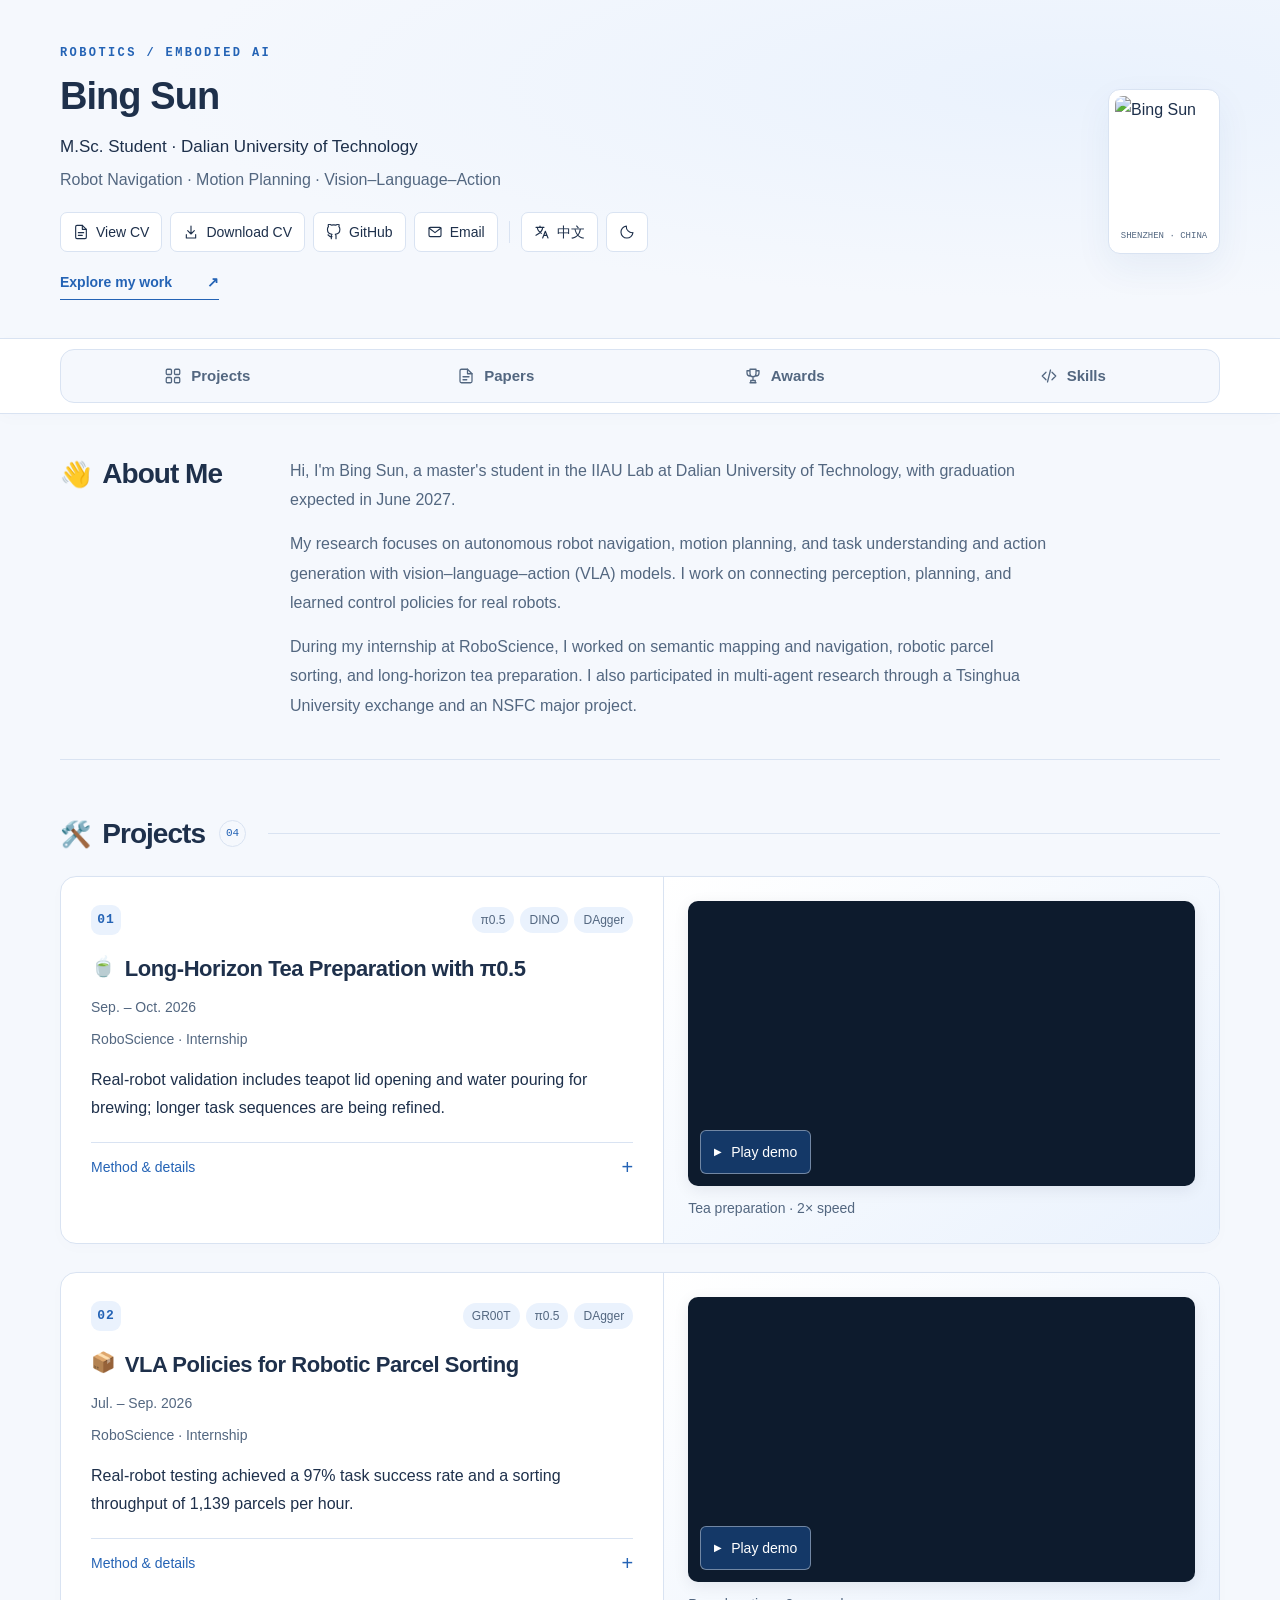
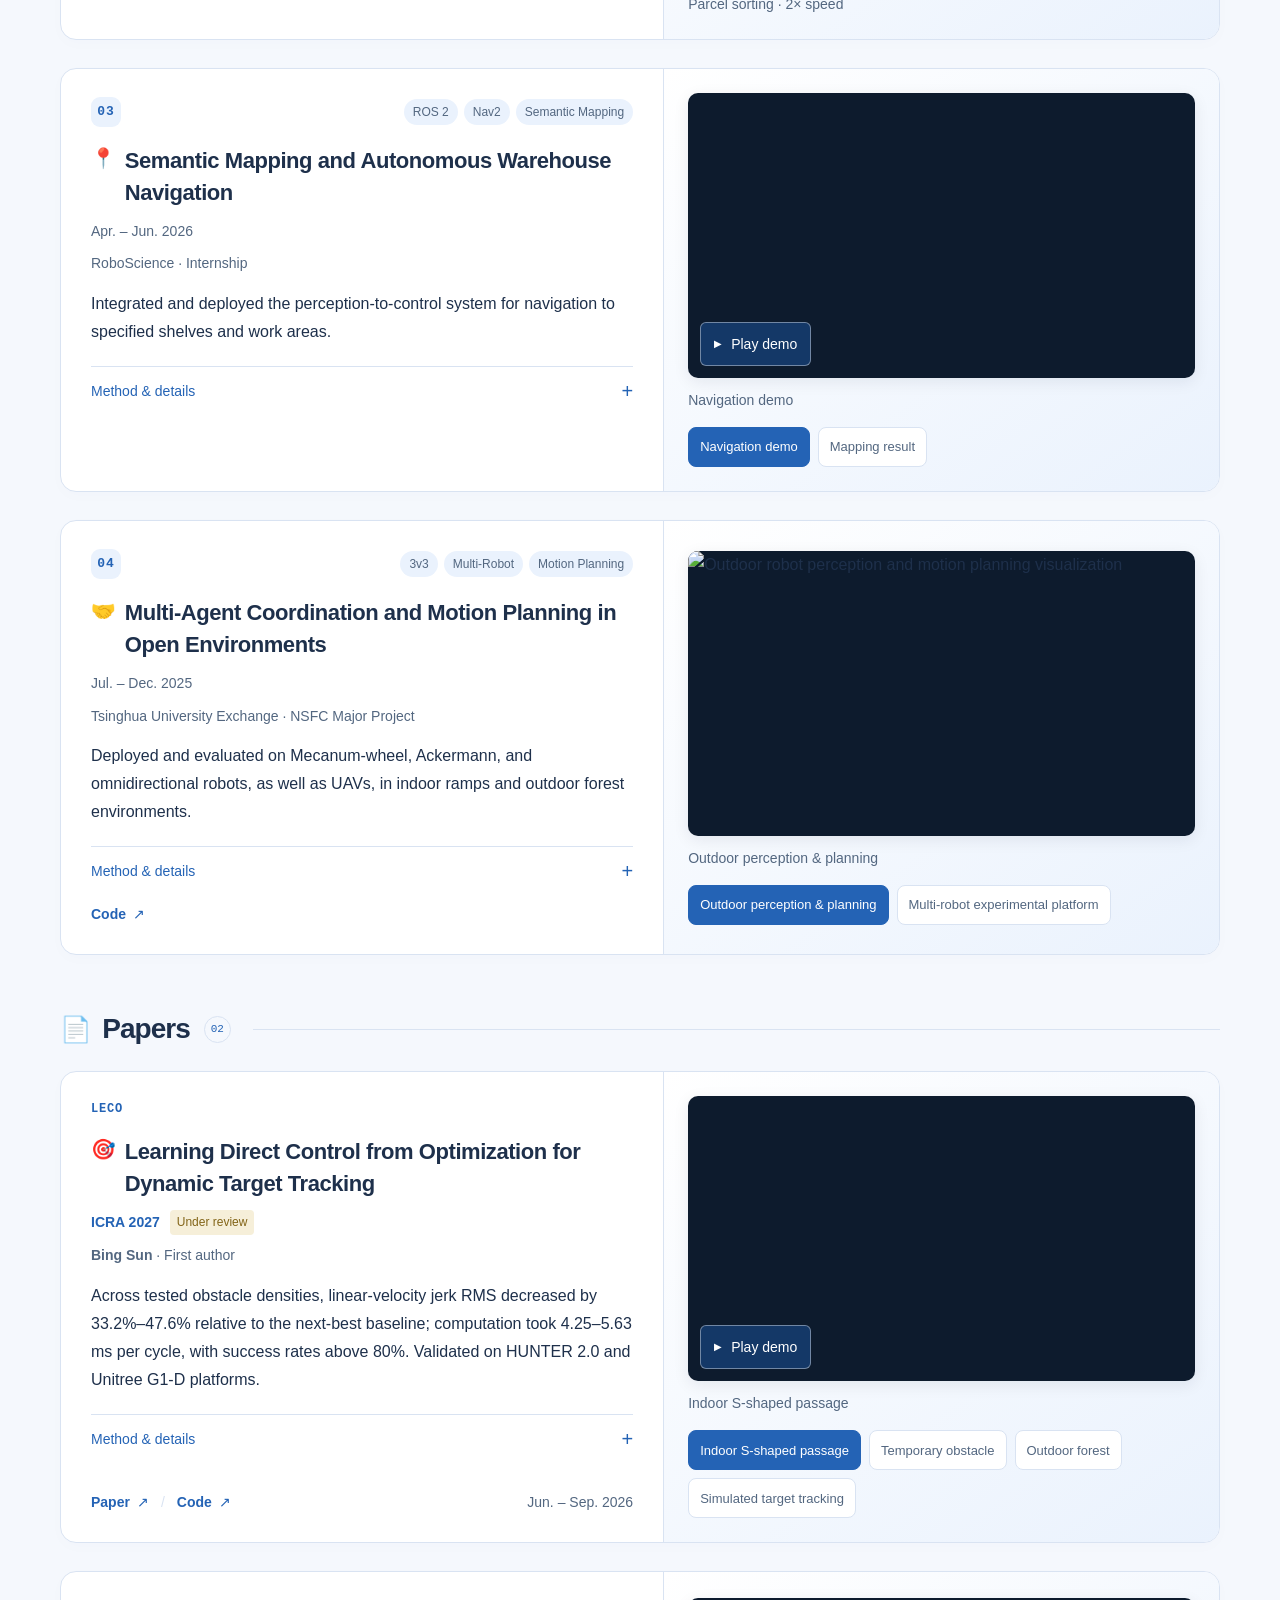
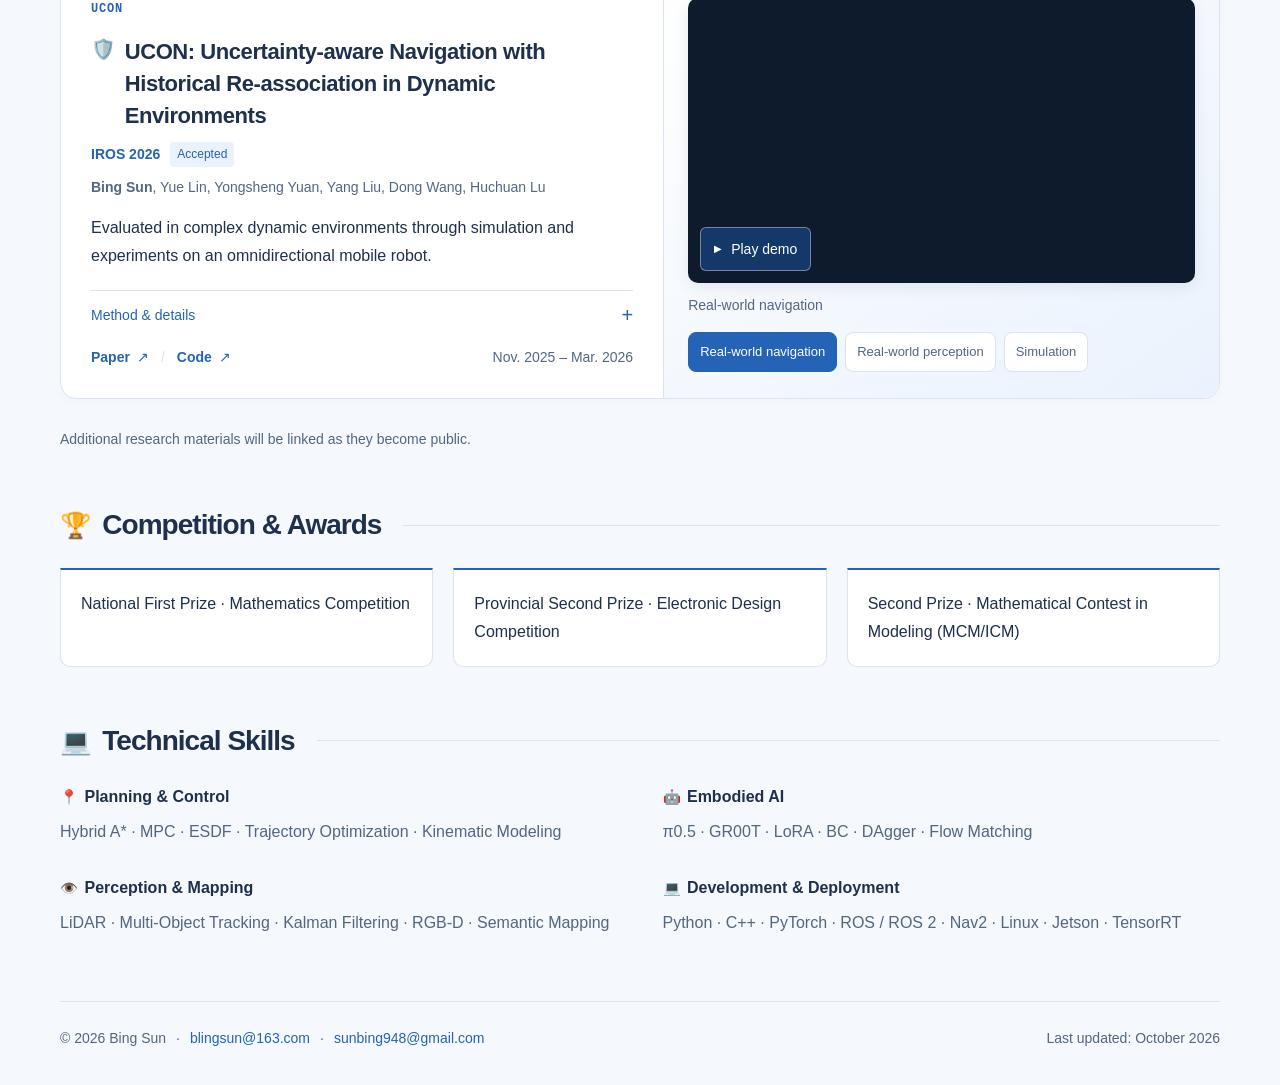
==== commit 4be84b16: "Preview original resume pages and provide separate CV download links" ====
--- a/index.html
+++ b/index.html
@@ -12,7 +12,7 @@
   <meta property="og:image" content="https://bling-sun.github.io/MyHomepage/assets/portrait.jpg">
   <link rel="canonical" href="https://bling-sun.github.io/MyHomepage/">
   <link rel="icon" href="assets/favicon.svg" type="image/svg+xml">
-  <link rel="stylesheet" href="assets/styles.css?v=8303cb677d90">
+  <link rel="stylesheet" href="assets/styles.css?v=325a5d97824b">
   <title>Bing Sun | Robotics & Embodied AI</title>
   <script src="assets/main.js?v=d4938d76d1d8" defer></script>
   <script type="application/ld+json">{"@context":"https://schema.org","@type":"Person","name":"Bing Sun","alternateName":"孙冰","url":"https://bling-sun.github.io/MyHomepage/","image":"https://bling-sun.github.io/MyHomepage/assets/portrait.jpg","email":["blingsun@163.com","sunbing948@gmail.com"],"sameAs":["https://github.com/Bling-sun"],"affiliation":{"@type":"CollegeOrUniversity","name":"Dalian University of Technology"},"knowsAbout":["Robot Navigation","Motion Planning","Vision–Language–Action Models"]}</script>
@@ -25,12 +25,12 @@
         <p data-i18n="hero.eyebrow" class="eyebrow">ROBOTICS / EMBODIED AI</p>
         <h1 data-i18n="name">Bing Sun</h1><p data-i18n="role" class="role">M.Sc. Student · Dalian University of Technology</p><p data-i18n="interests" class="interests">Robot Navigation · Motion Planning · Vision–Language–Action</p><div class="toolbar" aria-label="Links and display options">
     <a href="cv.html" class="tool-link" id="cv-link" data-profile-link><svg aria-hidden="true" viewBox="0 0 24 24" fill="none" stroke="currentColor" stroke-width="1.7" stroke-linecap="round" stroke-linejoin="round"><path d="M14 2H6a2 2 0 0 0-2 2v16a2 2 0 0 0 2 2h12a2 2 0 0 0 2-2V8Z"/><path d="M14 2v6h6M8 13h8M8 17h6"/></svg><span data-i18n="ui.cv">View CV</span></a>
+    <a href="assets/Bing-Sun-CV.pdf" class="tool-link" id="cv-download" download="Bing-Sun-CV.pdf"><svg aria-hidden="true" viewBox="0 0 24 24" fill="none" stroke="currentColor" stroke-width="1.7" stroke-linecap="round" stroke-linejoin="round"><path d="M12 3v12m-5-5 5 5 5-5M5 16v5h14v-5"/></svg><span data-i18n="ui.downloadCV">Download CV</span></a>
     <a href="https://github.com/Bling-sun" class="tool-link" target="_blank" rel="noopener noreferrer"><svg aria-hidden="true" viewBox="0 0 24 24" fill="none" stroke="currentColor" stroke-width="1.7" stroke-linecap="round" stroke-linejoin="round"><path d="M9 19c-4.3 1.3-4.3-2.2-6-2.7M15 22v-3.9a3.4 3.4 0 0 0-1-2.7c3.3-.4 6.8-1.6 6.8-7.3a5.7 5.7 0 0 0-1.5-4A5.3 5.3 0 0 0 19.2.2S18-.2 15 1.7a13.5 13.5 0 0 0-7 0C5-.2 3.8.2 3.8.2a5.3 5.3 0 0 0-.1 3.9 5.7 5.7 0 0 0-1.5 4c0 5.7 3.5 6.9 6.8 7.3a3.4 3.4 0 0 0-1 2.7V22"/></svg><span>GitHub</span></a>
     <a href="https://mail.163.com/" class="tool-link" data-email-contact aria-haspopup="dialog"><svg aria-hidden="true" viewBox="0 0 24 24" fill="none" stroke="currentColor" stroke-width="1.7" stroke-linecap="round" stroke-linejoin="round"><rect x="3" y="5" width="18" height="14" rx="2"/><path d="m3 6 9 7 9-7"/></svg><span data-i18n="ui.email">Email</span></a>
     <span class="toolbar-divider" aria-hidden="true"></span>
     <button class="tool-link" id="language-toggle" type="button" aria-label="切换为中文"><svg aria-hidden="true" viewBox="0 0 24 24" fill="none" stroke="currentColor" stroke-width="1.7" stroke-linecap="round" stroke-linejoin="round"><path d="M3 5h12M9 3v2M5 5c0 5 6 9 6 9M13 5c0 5-4 9-10 12M13 21l4-10 4 10M14.5 17h5"/></svg><span id="language-label">中文</span></button>
     <button class="tool-link theme-toggle" id="theme-toggle" type="button" aria-label="Switch to dark theme"><svg aria-hidden="true" viewBox="0 0 24 24" fill="none" stroke="currentColor" stroke-width="1.7" stroke-linecap="round" stroke-linejoin="round"><path d="M20.9 13A9 9 0 0 1 11 3.1 9 9 0 1 0 20.9 13Z"/></svg></button>
-
   </div>
         <a href="#projects" class="hero-cta"><span data-i18n="hero.explore">Explore my work</span><span aria-hidden="true">↗</span></a>
       </div>
@@ -180,6 +180,6 @@
     </div>
     <p class="email-status" id="email-status" role="status" aria-live="polite"></p>
   </dialog>
-  <script id="translations" type="application/json">{"bio.0":{"en":"Hi, I'm Bing Sun, a master's student in the IIAU Lab at Dalian University of Technology, with graduation expected in June 2027.","zh":"你好，我是孙冰，目前在大连理工大学 IIAU Lab 攻读硕士学位，预计于 2027 年 6 月毕业。"},"bio.1":{"en":"My research focuses on autonomous robot navigation, motion planning, and task understanding and action generation with vision–language–action (VLA) models. I work on connecting perception, planning, and learned control policies for real robots.","zh":"我的研究方向是机器人自主导航、运动规划，以及基于视觉语言动作（VLA）模型的任务理解与动作生成，关注感知、规划与学习控制策略在真实机器人上的融合与应用。"},"bio.2":{"en":"During my internship at RoboScience, I worked on semantic mapping and navigation, robotic parcel sorting, and long-horizon tea preparation. I also participated in multi-agent research through a Tsinghua University exchange and an NSFC major project.","zh":"在 RoboScience 实习期间，我参与了语义建图与自主导航、机器人快递分拣及长程茶艺操作。在清华大学交流及国家自然科学基金重大项目中，我参与了多智能体协同对抗研究。"},"award.0":{"en":"National First Prize · Mathematics Competition","zh":"数学竞赛 · 国家一等奖"},"award.1":{"en":"Provincial Second Prize · Electronic Design Competition","zh":"电子设计竞赛 · 省级二等奖"},"award.2":{"en":"Second Prize · Mathematical Contest in Modeling (MCM/ICM)","zh":"美国大学生数学建模竞赛 · 二等奖"},"skill.0.label":{"en":"Planning & Control","zh":"规划与控制"},"skill.1.label":{"en":"Embodied AI","zh":"具身智能"},"skill.2.label":{"en":"Perception & Mapping","zh":"感知与建图"},"skill.3.label":{"en":"Development & Deployment","zh":"开发与部署"},"name":{"en":"Bing Sun","zh":"孙冰"},"role":{"en":"M.Sc. Student · Dalian University of Technology","zh":"硕士研究生 · 大连理工大学"},"interests":{"en":"Robot Navigation · Motion Planning · Vision–Language–Action","zh":"机器人导航 · 运动规划 · 视觉语言动作模型"},"ui.cv":{"en":"View CV","zh":"查看简历"},"ui.email":{"en":"Email","zh":"邮箱"},"ui.skip":{"en":"Skip to content","zh":"跳转到内容"},"hero.eyebrow":{"en":"ROBOTICS / EMBODIED AI","zh":"机器人 / 具身智能"},"hero.explore":{"en":"Explore my work","zh":"探索我的项目"},"nav.projects":{"en":"Projects","zh":"项目"},"nav.papers":{"en":"Papers","zh":"论文"},"nav.awards":{"en":"Awards","zh":"竞赛"},"nav.skills":{"en":"Skills","zh":"技能"},"heading.about":{"en":"About Me","zh":"个人简介"},"project.0.title":{"en":"Long-Horizon Tea Preparation with π0.5","zh":"基于 π0.5 的长程茶艺操作"},"project.0.date":{"en":"Sep. – Oct. 2026","zh":"2026.09 – 2026.10"},"project.0.description":{"en":"Built a pipeline for data collection, cleaning, policy training, and real-robot deployment. Used DINO visual features, stage-wise trajectory annotation, failure analysis, key-segment resampling, and DAgger correction data to improve long-horizon execution.","zh":"搭建数据采集、清洗、策略训练与真机部署链路。引入 DINO 视觉特征，围绕阶段切换、误差累积及失败恢复建立分阶段轨迹标注和失败归因机制，结合关键片段重采样与 DAgger 纠错数据优化长程执行。"},"project.0.attribution":{"en":"RoboScience · Internship","zh":"RoboScience · 实习"},"project.0.result":{"en":"Real-robot validation includes teapot lid opening and water pouring for brewing; longer task sequences are being refined.","zh":"完成系统集成与真机测试，已实现茶壶开盖和倒水冲泡步骤，并持续优化更长任务序列的执行能力。"},"project.0.details":{"en":"Method & details","zh":"方法与细节"},"project.0.media.0.alt":{"en":"Robot performing a tea preparation task","zh":"机器人茶艺操作演示"},"project.0.media.0.play":{"en":"Play demo","zh":"播放演示"},"project.0.media.0.caption":{"en":"Tea preparation · 2× speed","zh":"茶艺操作 · 2 倍速"},"project.1.title":{"en":"VLA Policies for Robotic Parcel Sorting","zh":"快递分拣 VLA 策略训练与实机部署"},"project.1.date":{"en":"Jul. – Sep. 2026","zh":"2026.07 – 2026.09"},"project.1.description":{"en":"Trained, compared, and deployed GR00T and π0.5 policies with an end-to-end teleoperation, preprocessing, fine-tuning, and online inference pipeline. Improved generalization under occlusion, complex stacking, and out-of-distribution states through scene stratification, trajectory screening, expert corrections, and data-mixture ablations.","zh":"基于 GR00T 和 π0.5 开展训练、性能对比与真机部署，搭建遥操作采集、数据预处理、策略微调和在线推理链路。针对包裹遮挡、复杂堆叠与分布外失败，结合场景分层、轨迹筛选、专家纠错及数据配比消融改善泛化表现。"},"project.1.attribution":{"en":"RoboScience · Internship","zh":"RoboScience · 实习"},"project.1.result":{"en":"Real-robot testing achieved a 97% task success rate and a sorting throughput of 1,139 parcels per hour.","zh":"真实机器人测试中，任务成功率达到 97%，分拣速度达到 1,139 件/小时。"},"project.1.details":{"en":"Method & details","zh":"方法与细节"},"project.1.media.0.alt":{"en":"Robot sorting parcels in a real-world demonstration","zh":"机器人包裹分类实机演示"},"project.1.media.0.play":{"en":"Play demo","zh":"播放演示"},"project.1.media.0.caption":{"en":"Parcel sorting · 2× speed","zh":"包裹分类 · 2 倍速"},"project.2.title":{"en":"Semantic Mapping and Autonomous Warehouse Navigation","zh":"面向仓库环境的语义建图与自主导航"},"project.2.date":{"en":"Apr. – Jun. 2026","zh":"2026.04 – 2026.06"},"project.2.description":{"en":"Fused object detection, semantic segmentation, point-cloud projection, and multi-frame observations to associate semantic categories with a 2D occupancy map. Integrated semantic destinations and region constraints into ROS 2 Nav2 for global planning, dynamic obstacle avoidance, and mobile-base control.","zh":"融合目标检测、语义分割、点云投影与多帧观测，实现语义类别与二维占据地图的空间关联。基于 ROS 2 Nav2 集成全局规划、局部动态避障及底盘控制，将语义目标点和区域约束融入导航任务。"},"project.2.attribution":{"en":"RoboScience · Internship","zh":"RoboScience · 实习"},"project.2.result":{"en":"Integrated and deployed the perception-to-control system for navigation to specified shelves and work areas.","zh":"完成从感知、建图到规划控制的系统联调与部署，实现面向指定货架和工作区域的自主导航。"},"project.2.details":{"en":"Method & details","zh":"方法与细节"},"project.2.media.0.alt":{"en":"Real-world robot navigation demonstration","zh":"机器人导航实机演示"},"project.2.media.0.play":{"en":"Play demo","zh":"播放演示"},"project.2.media.0.caption":{"en":"Navigation demo","zh":"导航演示"},"project.2.media.1.alt":{"en":"Warehouse point-cloud map with mapped object annotations","zh":"仓库点云地图及目标标注"},"project.2.media.1.caption":{"en":"Mapping result","zh":"建图结果"},"project.2.media.0.selector":{"en":"Navigation demo","zh":"导航演示"},"project.2.media.1.selector":{"en":"Mapping result","zh":"建图结果"},"project.3.title":{"en":"Multi-Agent Coordination and Motion Planning in Open Environments","zh":"开放环境多智能体协同对抗与运动规划"},"project.3.date":{"en":"Jul. – Dec. 2025","zh":"2025.07 – 2025.12"},"project.3.description":{"en":"Worked on dynamic target tracking, motion prediction, and coordinated pursuit for 3v3 multi-agent tasks. Developed motion planning algorithms and adapted them to different robot kinematics, obstacle avoidance requirements, and real-time control interfaces.","zh":"面向 3v3 多智能体任务，开展动态目标跟踪、运动状态预测与协同围剿策略研究。开发运动规划算法，并针对不同平台的运动学、障碍规避与实时控制需求完成适配。"},"project.3.attribution":{"en":"Tsinghua University Exchange · NSFC Major Project","zh":"清华大学交流 · 国家自然科学基金重大项目"},"project.3.result":{"en":"Deployed and evaluated on Mecanum-wheel, Ackermann, and omnidirectional robots, as well as UAVs, in indoor ramps and outdoor forest environments.","zh":"支持麦克纳姆轮、阿克曼轮、全向轮移动机器人及无人机，在室内坡道和室外森林环境中完成部署与实验验证。"},"project.3.details":{"en":"Method & details","zh":"方法与细节"},"project.3.link.code":{"en":"Code","zh":"代码"},"project.3.media.0.alt":{"en":"Outdoor robot perception and motion planning visualization","zh":"户外机器人感知与运动规划可视化"},"project.3.media.0.caption":{"en":"Outdoor perception & planning","zh":"户外感知与规划"},"project.3.media.1.alt":{"en":"Multiple mobile robots in an indoor experimental arena","zh":"室内实验场地中的多台移动机器人"},"project.3.media.1.caption":{"en":"Multi-robot experimental platform","zh":"多机器人实验平台"},"project.3.media.0.selector":{"en":"Outdoor perception & planning","zh":"户外感知与规划"},"project.3.media.1.selector":{"en":"Multi-robot experimental platform","zh":"多机器人实验平台"},"heading.projects":{"en":"Projects","zh":"项目"},"paper.0.title":{"en":"Learning Direct Control from Optimization for Dynamic Target Tracking","zh":"从优化中学习直接控制，实现动态目标跟踪"},"paper.0.status":{"en":"Under review","zh":"审稿中"},"paper.0.description":{"en":"Transfers trajectory optimization objectives into differentiable losses and backpropagates through kinematic integration to learn a control policy. The method combines target visibility, obstacle clearance, and control smoothness with decaying expert guidance, a predictive safety lock, and a classical planning fallback.","zh":"将传统轨迹优化目标转化为可微损失，通过运动学积分实现轨迹级损失向控制策略的端到端反向传播。融合目标可见性、障碍物距离与控制平滑性约束，并结合衰减式专家引导、预测性安全锁及经典规划控制回退策略。"},"paper.0.attribution.name":{"en":"Bing Sun","zh":"孙冰"},"paper.0.attribution.remaining":{"en":" · First author","zh":" · 第一作者"},"paper.0.result":{"en":"Across tested obstacle densities, linear-velocity jerk RMS decreased by 33.2%–47.6% relative to the next-best baseline; computation took 4.25–5.63 ms per cycle, with success rates above 80%. Validated on HUNTER 2.0 and Unitree G1-D platforms.","zh":"在所测试的不同障碍物密度下，线速度 Jerk RMS 较次优方法降低 33.2%–47.6%，单周期计算时间为 4.25–5.63 ms，成功率超过 80%；在 HUNTER 2.0 阿克曼底盘和宇树 G1-D 平台上完成实机验证。"},"paper.0.details":{"en":"Method & details","zh":"方法与细节"},"paper.0.link.paper":{"en":"Paper","zh":"论文"},"paper.0.link.code":{"en":"Code","zh":"代码"},"paper.0.date":{"en":"Jun. – Sep. 2026","zh":"2026.06 – 2026.09"},"paper.0.media.0.alt":{"en":"LECO · Indoor S-shaped passage","zh":"LECO · 室内 S 形通道"},"paper.0.media.0.play":{"en":"Play demo","zh":"播放演示"},"paper.0.media.0.caption":{"en":"Indoor S-shaped passage","zh":"室内 S 形通道"},"paper.0.media.1.alt":{"en":"LECO · Temporary obstacle","zh":"LECO · 临时障碍物"},"paper.0.media.1.play":{"en":"Play demo","zh":"播放演示"},"paper.0.media.1.caption":{"en":"Temporary obstacle","zh":"临时障碍物"},"paper.0.media.2.alt":{"en":"LECO · Outdoor forest","zh":"LECO · 室外森林"},"paper.0.media.2.play":{"en":"Play demo","zh":"播放演示"},"paper.0.media.2.caption":{"en":"Outdoor forest","zh":"室外森林"},"paper.0.media.3.alt":{"en":"LECO · Simulated target tracking","zh":"LECO · 仿真目标跟踪"},"paper.0.media.3.play":{"en":"Play demo","zh":"播放演示"},"paper.0.media.3.caption":{"en":"Simulated target tracking","zh":"仿真目标跟踪"},"paper.0.media.0.selector":{"en":"Indoor S-shaped passage","zh":"室内 S 形通道"},"paper.0.media.1.selector":{"en":"Temporary obstacle","zh":"临时障碍物"},"paper.0.media.2.selector":{"en":"Outdoor forest","zh":"室外森林"},"paper.0.media.3.selector":{"en":"Simulated target tracking","zh":"仿真目标跟踪"},"paper.1.title":{"en":"UCON: Uncertainty-aware Navigation with Historical Re-association in Dynamic Environments","zh":"UCON：动态环境中基于历史重关联的不确定性感知导航"},"paper.1.status":{"en":"Accepted","zh":"已录用"},"paper.1.description":{"en":"Uses point-level reassociation with historical point-cloud segments and Kalman filtering to maintain dynamic-object tracking through occlusions, missed detections, and identity switches. Predicted states and covariances form uncertainty sectors that translate dynamic collision risk into differentiable trajectory costs.","zh":"针对遮挡、漏检和 ID 切换，设计基于历史点云片段的点级重关联机制，结合卡尔曼滤波进行目标状态估计与协方差传播。基于预测状态与协方差构建不确定性扇区，将动态碰撞风险转化为可微轨迹代价。"},"paper.1.attribution.name":{"en":"Bing Sun","zh":"孙冰"},"paper.1.attribution.remaining":{"en":", Yue Lin, Yongsheng Yuan, Yang Liu, Dong Wang, Huchuan Lu","zh":"，林跃，袁永胜，刘洋，王栋，卢湖川"},"paper.1.result":{"en":"Evaluated in complex dynamic environments through simulation and experiments on an omnidirectional mobile robot.","zh":"在复杂动态环境中开展仿真及全向移动机器人实验，验证感知与规划联合方法的有效性。"},"paper.1.details":{"en":"Method & details","zh":"方法与细节"},"paper.1.link.paper":{"en":"Paper","zh":"论文"},"paper.1.link.code":{"en":"Code","zh":"代码"},"paper.1.date":{"en":"Nov. 2025 – Mar. 2026","zh":"2025.11 – 2026.03"},"paper.1.media.0.alt":{"en":"UCON · Real-world navigation","zh":"UCON · 真实导航实验"},"paper.1.media.0.play":{"en":"Play demo","zh":"播放演示"},"paper.1.media.0.caption":{"en":"Real-world navigation","zh":"真实导航实验"},"paper.1.media.1.alt":{"en":"UCON · Real-world perception","zh":"UCON · 真实感知实验"},"paper.1.media.1.play":{"en":"Play demo","zh":"播放演示"},"paper.1.media.1.caption":{"en":"Real-world perception","zh":"真实感知实验"},"paper.1.media.2.alt":{"en":"UCON · Simulation","zh":"UCON · 仿真实验"},"paper.1.media.2.play":{"en":"Play demo","zh":"播放演示"},"paper.1.media.2.caption":{"en":"Simulation","zh":"仿真实验"},"paper.1.media.0.selector":{"en":"Real-world navigation","zh":"真实导航实验"},"paper.1.media.1.selector":{"en":"Real-world perception","zh":"真实感知实验"},"paper.1.media.2.selector":{"en":"Simulation","zh":"仿真实验"},"papers.note":{"en":"Additional research materials will be linked as they become public.","zh":"更多研究资料将在公开后补充链接。"},"heading.papers":{"en":"Papers","zh":"论文"},"heading.awards":{"en":"Competition & Awards","zh":"竞赛与荣誉"},"heading.skills":{"en":"Technical Skills","zh":"专业技能"},"footer.name":{"en":"Bing Sun","zh":"孙冰"},"footer.updated":{"en":"Last updated: October 2026","zh":"最近更新：2026 年 10 月"},"contact.title":{"en":"Get in touch","zh":"联系我"},"contact.close":{"en":"Close","zh":"关闭"},"contact.description":{"en":"Copy a recipient address and write from your preferred email service. For 163 Mail, paste the address into a new message after signing in.","zh":"复制收件地址，用你常用的邮箱写信。网易邮箱需登录后新建邮件并粘贴地址。"},"contact.address.0":{"en":"Email address 1","zh":"邮箱地址 1"},"contact.copy.0":{"en":"Copy email","zh":"复制邮箱"},"contact.open.0":{"en":"Open 163 Mail ↗","zh":"打开网易邮箱 ↗"},"contact.address.1":{"en":"Email address 2","zh":"邮箱地址 2"},"contact.copy.1":{"en":"Copy email","zh":"复制邮箱"},"contact.open.1":{"en":"Compose in Gmail ↗","zh":"Gmail 网页写信 ↗"}}</script>
+  <script id="translations" type="application/json">{"bio.0":{"en":"Hi, I'm Bing Sun, a master's student in the IIAU Lab at Dalian University of Technology, with graduation expected in June 2027.","zh":"你好，我是孙冰，目前在大连理工大学 IIAU Lab 攻读硕士学位，预计于 2027 年 6 月毕业。"},"bio.1":{"en":"My research focuses on autonomous robot navigation, motion planning, and task understanding and action generation with vision–language–action (VLA) models. I work on connecting perception, planning, and learned control policies for real robots.","zh":"我的研究方向是机器人自主导航、运动规划，以及基于视觉语言动作（VLA）模型的任务理解与动作生成，关注感知、规划与学习控制策略在真实机器人上的融合与应用。"},"bio.2":{"en":"During my internship at RoboScience, I worked on semantic mapping and navigation, robotic parcel sorting, and long-horizon tea preparation. I also participated in multi-agent research through a Tsinghua University exchange and an NSFC major project.","zh":"在 RoboScience 实习期间，我参与了语义建图与自主导航、机器人快递分拣及长程茶艺操作。在清华大学交流及国家自然科学基金重大项目中，我参与了多智能体协同对抗研究。"},"award.0":{"en":"National First Prize · Mathematics Competition","zh":"数学竞赛 · 国家一等奖"},"award.1":{"en":"Provincial Second Prize · Electronic Design Competition","zh":"电子设计竞赛 · 省级二等奖"},"award.2":{"en":"Second Prize · Mathematical Contest in Modeling (MCM/ICM)","zh":"美国大学生数学建模竞赛 · 二等奖"},"skill.0.label":{"en":"Planning & Control","zh":"规划与控制"},"skill.1.label":{"en":"Embodied AI","zh":"具身智能"},"skill.2.label":{"en":"Perception & Mapping","zh":"感知与建图"},"skill.3.label":{"en":"Development & Deployment","zh":"开发与部署"},"name":{"en":"Bing Sun","zh":"孙冰"},"role":{"en":"M.Sc. Student · Dalian University of Technology","zh":"硕士研究生 · 大连理工大学"},"interests":{"en":"Robot Navigation · Motion Planning · Vision–Language–Action","zh":"机器人导航 · 运动规划 · 视觉语言动作模型"},"ui.cv":{"en":"View CV","zh":"查看简历"},"ui.downloadCV":{"en":"Download CV","zh":"下载简历"},"ui.email":{"en":"Email","zh":"邮箱"},"ui.skip":{"en":"Skip to content","zh":"跳转到内容"},"hero.eyebrow":{"en":"ROBOTICS / EMBODIED AI","zh":"机器人 / 具身智能"},"hero.explore":{"en":"Explore my work","zh":"探索我的项目"},"nav.projects":{"en":"Projects","zh":"项目"},"nav.papers":{"en":"Papers","zh":"论文"},"nav.awards":{"en":"Awards","zh":"竞赛"},"nav.skills":{"en":"Skills","zh":"技能"},"heading.about":{"en":"About Me","zh":"个人简介"},"project.0.title":{"en":"Long-Horizon Tea Preparation with π0.5","zh":"基于 π0.5 的长程茶艺操作"},"project.0.date":{"en":"Sep. – Oct. 2026","zh":"2026.09 – 2026.10"},"project.0.description":{"en":"Built a pipeline for data collection, cleaning, policy training, and real-robot deployment. Used DINO visual features, stage-wise trajectory annotation, failure analysis, key-segment resampling, and DAgger correction data to improve long-horizon execution.","zh":"搭建数据采集、清洗、策略训练与真机部署链路。引入 DINO 视觉特征，围绕阶段切换、误差累积及失败恢复建立分阶段轨迹标注和失败归因机制，结合关键片段重采样与 DAgger 纠错数据优化长程执行。"},"project.0.attribution":{"en":"RoboScience · Internship","zh":"RoboScience · 实习"},"project.0.result":{"en":"Real-robot validation includes teapot lid opening and water pouring for brewing; longer task sequences are being refined.","zh":"完成系统集成与真机测试，已实现茶壶开盖和倒水冲泡步骤，并持续优化更长任务序列的执行能力。"},"project.0.details":{"en":"Method & details","zh":"方法与细节"},"project.0.media.0.alt":{"en":"Robot performing a tea preparation task","zh":"机器人茶艺操作演示"},"project.0.media.0.play":{"en":"Play demo","zh":"播放演示"},"project.0.media.0.caption":{"en":"Tea preparation · 2× speed","zh":"茶艺操作 · 2 倍速"},"project.1.title":{"en":"VLA Policies for Robotic Parcel Sorting","zh":"快递分拣 VLA 策略训练与实机部署"},"project.1.date":{"en":"Jul. – Sep. 2026","zh":"2026.07 – 2026.09"},"project.1.description":{"en":"Trained, compared, and deployed GR00T and π0.5 policies with an end-to-end teleoperation, preprocessing, fine-tuning, and online inference pipeline. Improved generalization under occlusion, complex stacking, and out-of-distribution states through scene stratification, trajectory screening, expert corrections, and data-mixture ablations.","zh":"基于 GR00T 和 π0.5 开展训练、性能对比与真机部署，搭建遥操作采集、数据预处理、策略微调和在线推理链路。针对包裹遮挡、复杂堆叠与分布外失败，结合场景分层、轨迹筛选、专家纠错及数据配比消融改善泛化表现。"},"project.1.attribution":{"en":"RoboScience · Internship","zh":"RoboScience · 实习"},"project.1.result":{"en":"Real-robot testing achieved a 97% task success rate and a sorting throughput of 1,139 parcels per hour.","zh":"真实机器人测试中，任务成功率达到 97%，分拣速度达到 1,139 件/小时。"},"project.1.details":{"en":"Method & details","zh":"方法与细节"},"project.1.media.0.alt":{"en":"Robot sorting parcels in a real-world demonstration","zh":"机器人包裹分类实机演示"},"project.1.media.0.play":{"en":"Play demo","zh":"播放演示"},"project.1.media.0.caption":{"en":"Parcel sorting · 2× speed","zh":"包裹分类 · 2 倍速"},"project.2.title":{"en":"Semantic Mapping and Autonomous Warehouse Navigation","zh":"面向仓库环境的语义建图与自主导航"},"project.2.date":{"en":"Apr. – Jun. 2026","zh":"2026.04 – 2026.06"},"project.2.description":{"en":"Fused object detection, semantic segmentation, point-cloud projection, and multi-frame observations to associate semantic categories with a 2D occupancy map. Integrated semantic destinations and region constraints into ROS 2 Nav2 for global planning, dynamic obstacle avoidance, and mobile-base control.","zh":"融合目标检测、语义分割、点云投影与多帧观测，实现语义类别与二维占据地图的空间关联。基于 ROS 2 Nav2 集成全局规划、局部动态避障及底盘控制，将语义目标点和区域约束融入导航任务。"},"project.2.attribution":{"en":"RoboScience · Internship","zh":"RoboScience · 实习"},"project.2.result":{"en":"Integrated and deployed the perception-to-control system for navigation to specified shelves and work areas.","zh":"完成从感知、建图到规划控制的系统联调与部署，实现面向指定货架和工作区域的自主导航。"},"project.2.details":{"en":"Method & details","zh":"方法与细节"},"project.2.media.0.alt":{"en":"Real-world robot navigation demonstration","zh":"机器人导航实机演示"},"project.2.media.0.play":{"en":"Play demo","zh":"播放演示"},"project.2.media.0.caption":{"en":"Navigation demo","zh":"导航演示"},"project.2.media.1.alt":{"en":"Warehouse point-cloud map with mapped object annotations","zh":"仓库点云地图及目标标注"},"project.2.media.1.caption":{"en":"Mapping result","zh":"建图结果"},"project.2.media.0.selector":{"en":"Navigation demo","zh":"导航演示"},"project.2.media.1.selector":{"en":"Mapping result","zh":"建图结果"},"project.3.title":{"en":"Multi-Agent Coordination and Motion Planning in Open Environments","zh":"开放环境多智能体协同对抗与运动规划"},"project.3.date":{"en":"Jul. – Dec. 2025","zh":"2025.07 – 2025.12"},"project.3.description":{"en":"Worked on dynamic target tracking, motion prediction, and coordinated pursuit for 3v3 multi-agent tasks. Developed motion planning algorithms and adapted them to different robot kinematics, obstacle avoidance requirements, and real-time control interfaces.","zh":"面向 3v3 多智能体任务，开展动态目标跟踪、运动状态预测与协同围剿策略研究。开发运动规划算法，并针对不同平台的运动学、障碍规避与实时控制需求完成适配。"},"project.3.attribution":{"en":"Tsinghua University Exchange · NSFC Major Project","zh":"清华大学交流 · 国家自然科学基金重大项目"},"project.3.result":{"en":"Deployed and evaluated on Mecanum-wheel, Ackermann, and omnidirectional robots, as well as UAVs, in indoor ramps and outdoor forest environments.","zh":"支持麦克纳姆轮、阿克曼轮、全向轮移动机器人及无人机，在室内坡道和室外森林环境中完成部署与实验验证。"},"project.3.details":{"en":"Method & details","zh":"方法与细节"},"project.3.link.code":{"en":"Code","zh":"代码"},"project.3.media.0.alt":{"en":"Outdoor robot perception and motion planning visualization","zh":"户外机器人感知与运动规划可视化"},"project.3.media.0.caption":{"en":"Outdoor perception & planning","zh":"户外感知与规划"},"project.3.media.1.alt":{"en":"Multiple mobile robots in an indoor experimental arena","zh":"室内实验场地中的多台移动机器人"},"project.3.media.1.caption":{"en":"Multi-robot experimental platform","zh":"多机器人实验平台"},"project.3.media.0.selector":{"en":"Outdoor perception & planning","zh":"户外感知与规划"},"project.3.media.1.selector":{"en":"Multi-robot experimental platform","zh":"多机器人实验平台"},"heading.projects":{"en":"Projects","zh":"项目"},"paper.0.title":{"en":"Learning Direct Control from Optimization for Dynamic Target Tracking","zh":"从优化中学习直接控制，实现动态目标跟踪"},"paper.0.status":{"en":"Under review","zh":"审稿中"},"paper.0.description":{"en":"Transfers trajectory optimization objectives into differentiable losses and backpropagates through kinematic integration to learn a control policy. The method combines target visibility, obstacle clearance, and control smoothness with decaying expert guidance, a predictive safety lock, and a classical planning fallback.","zh":"将传统轨迹优化目标转化为可微损失，通过运动学积分实现轨迹级损失向控制策略的端到端反向传播。融合目标可见性、障碍物距离与控制平滑性约束，并结合衰减式专家引导、预测性安全锁及经典规划控制回退策略。"},"paper.0.attribution.name":{"en":"Bing Sun","zh":"孙冰"},"paper.0.attribution.remaining":{"en":" · First author","zh":" · 第一作者"},"paper.0.result":{"en":"Across tested obstacle densities, linear-velocity jerk RMS decreased by 33.2%–47.6% relative to the next-best baseline; computation took 4.25–5.63 ms per cycle, with success rates above 80%. Validated on HUNTER 2.0 and Unitree G1-D platforms.","zh":"在所测试的不同障碍物密度下，线速度 Jerk RMS 较次优方法降低 33.2%–47.6%，单周期计算时间为 4.25–5.63 ms，成功率超过 80%；在 HUNTER 2.0 阿克曼底盘和宇树 G1-D 平台上完成实机验证。"},"paper.0.details":{"en":"Method & details","zh":"方法与细节"},"paper.0.link.paper":{"en":"Paper","zh":"论文"},"paper.0.link.code":{"en":"Code","zh":"代码"},"paper.0.date":{"en":"Jun. – Sep. 2026","zh":"2026.06 – 2026.09"},"paper.0.media.0.alt":{"en":"LECO · Indoor S-shaped passage","zh":"LECO · 室内 S 形通道"},"paper.0.media.0.play":{"en":"Play demo","zh":"播放演示"},"paper.0.media.0.caption":{"en":"Indoor S-shaped passage","zh":"室内 S 形通道"},"paper.0.media.1.alt":{"en":"LECO · Temporary obstacle","zh":"LECO · 临时障碍物"},"paper.0.media.1.play":{"en":"Play demo","zh":"播放演示"},"paper.0.media.1.caption":{"en":"Temporary obstacle","zh":"临时障碍物"},"paper.0.media.2.alt":{"en":"LECO · Outdoor forest","zh":"LECO · 室外森林"},"paper.0.media.2.play":{"en":"Play demo","zh":"播放演示"},"paper.0.media.2.caption":{"en":"Outdoor forest","zh":"室外森林"},"paper.0.media.3.alt":{"en":"LECO · Simulated target tracking","zh":"LECO · 仿真目标跟踪"},"paper.0.media.3.play":{"en":"Play demo","zh":"播放演示"},"paper.0.media.3.caption":{"en":"Simulated target tracking","zh":"仿真目标跟踪"},"paper.0.media.0.selector":{"en":"Indoor S-shaped passage","zh":"室内 S 形通道"},"paper.0.media.1.selector":{"en":"Temporary obstacle","zh":"临时障碍物"},"paper.0.media.2.selector":{"en":"Outdoor forest","zh":"室外森林"},"paper.0.media.3.selector":{"en":"Simulated target tracking","zh":"仿真目标跟踪"},"paper.1.title":{"en":"UCON: Uncertainty-aware Navigation with Historical Re-association in Dynamic Environments","zh":"UCON：动态环境中基于历史重关联的不确定性感知导航"},"paper.1.status":{"en":"Accepted","zh":"已录用"},"paper.1.description":{"en":"Uses point-level reassociation with historical point-cloud segments and Kalman filtering to maintain dynamic-object tracking through occlusions, missed detections, and identity switches. Predicted states and covariances form uncertainty sectors that translate dynamic collision risk into differentiable trajectory costs.","zh":"针对遮挡、漏检和 ID 切换，设计基于历史点云片段的点级重关联机制，结合卡尔曼滤波进行目标状态估计与协方差传播。基于预测状态与协方差构建不确定性扇区，将动态碰撞风险转化为可微轨迹代价。"},"paper.1.attribution.name":{"en":"Bing Sun","zh":"孙冰"},"paper.1.attribution.remaining":{"en":", Yue Lin, Yongsheng Yuan, Yang Liu, Dong Wang, Huchuan Lu","zh":"，林跃，袁永胜，刘洋，王栋，卢湖川"},"paper.1.result":{"en":"Evaluated in complex dynamic environments through simulation and experiments on an omnidirectional mobile robot.","zh":"在复杂动态环境中开展仿真及全向移动机器人实验，验证感知与规划联合方法的有效性。"},"paper.1.details":{"en":"Method & details","zh":"方法与细节"},"paper.1.link.paper":{"en":"Paper","zh":"论文"},"paper.1.link.code":{"en":"Code","zh":"代码"},"paper.1.date":{"en":"Nov. 2025 – Mar. 2026","zh":"2025.11 – 2026.03"},"paper.1.media.0.alt":{"en":"UCON · Real-world navigation","zh":"UCON · 真实导航实验"},"paper.1.media.0.play":{"en":"Play demo","zh":"播放演示"},"paper.1.media.0.caption":{"en":"Real-world navigation","zh":"真实导航实验"},"paper.1.media.1.alt":{"en":"UCON · Real-world perception","zh":"UCON · 真实感知实验"},"paper.1.media.1.play":{"en":"Play demo","zh":"播放演示"},"paper.1.media.1.caption":{"en":"Real-world perception","zh":"真实感知实验"},"paper.1.media.2.alt":{"en":"UCON · Simulation","zh":"UCON · 仿真实验"},"paper.1.media.2.play":{"en":"Play demo","zh":"播放演示"},"paper.1.media.2.caption":{"en":"Simulation","zh":"仿真实验"},"paper.1.media.0.selector":{"en":"Real-world navigation","zh":"真实导航实验"},"paper.1.media.1.selector":{"en":"Real-world perception","zh":"真实感知实验"},"paper.1.media.2.selector":{"en":"Simulation","zh":"仿真实验"},"papers.note":{"en":"Additional research materials will be linked as they become public.","zh":"更多研究资料将在公开后补充链接。"},"heading.papers":{"en":"Papers","zh":"论文"},"heading.awards":{"en":"Competition & Awards","zh":"竞赛与荣誉"},"heading.skills":{"en":"Technical Skills","zh":"专业技能"},"footer.name":{"en":"Bing Sun","zh":"孙冰"},"footer.updated":{"en":"Last updated: October 2026","zh":"最近更新：2026 年 10 月"},"contact.title":{"en":"Get in touch","zh":"联系我"},"contact.close":{"en":"Close","zh":"关闭"},"contact.description":{"en":"Copy a recipient address and write from your preferred email service. For 163 Mail, paste the address into a new message after signing in.","zh":"复制收件地址，用你常用的邮箱写信。网易邮箱需登录后新建邮件并粘贴地址。"},"contact.address.0":{"en":"Email address 1","zh":"邮箱地址 1"},"contact.copy.0":{"en":"Copy email","zh":"复制邮箱"},"contact.open.0":{"en":"Open 163 Mail ↗","zh":"打开网易邮箱 ↗"},"contact.address.1":{"en":"Email address 2","zh":"邮箱地址 2"},"contact.copy.1":{"en":"Copy email","zh":"复制邮箱"},"contact.open.1":{"en":"Compose in Gmail ↗","zh":"Gmail 网页写信 ↗"}}</script>
 </body>
 </html>
--- a/assets/styles.css
+++ b/assets/styles.css
@@ -0,0 +1,212 @@
+:root { color-scheme: light; --bg:#f5f8fd; --surface:#fff; --ink:#1e304b; --muted:#536780; --line:#d9e3f2; --accent:#2463b5; --soft:#eaf2fd; --shadow:0 14px 36px #1a4f9510; }
+:root[data-theme="dark"] { color-scheme:dark; --bg:#101b2c; --surface:#19283e; --ink:#e5edf9; --muted:#b3c3d9; --line:#344964; --accent:#92c3ff; --soft:#213750; --shadow:0 18px 44px #0002; }
+* { box-sizing:border-box; }
+[hidden] { display:none !important; }
+html { scroll-behavior:smooth; scroll-padding-top:90px; }
+body { margin:0; color:var(--ink); background:var(--bg); font:16px/1.75 -apple-system,BlinkMacSystemFont,"Segoe UI","Microsoft YaHei",sans-serif; }
+a { color:var(--accent); text-decoration:none; }
+a:hover { text-decoration:underline; text-underline-offset:5px; }
+button { font:inherit; cursor:pointer; }
+a,button,summary { -webkit-tap-highlight-color:transparent; }
+:focus-visible { outline:3px solid #bd862d; outline-offset:5px; }
+.skip-link { position:absolute; top:12px; left:12px; z-index:20; transform:translateY(-200%); background:var(--surface); padding:10px 18px; }
+.skip-link:focus { transform:none; }
+.hero { overflow:hidden; background:radial-gradient(ellipse at 85% 25%,var(--soft),transparent 60%); }
+.hero-inner { max-width:1240px; margin:auto; padding:44px 40px 38px; display:grid; grid-template-columns:minmax(0,1fr) 112px; align-items:center; gap:44px; }
+.eyebrow { margin:0 0 12px; color:var(--accent); font:600 12px/1.5 ui-monospace,Consolas,monospace; letter-spacing:.2em; }
+h1 { font-size:38px; line-height:1.2; letter-spacing:-.025em; font-weight:650; margin:0 0 12px; }
+.role { font-size:17px; margin:0 0 5px; }
+.interests { font-size:16px; color:var(--muted); max-width:720px; margin:0; }
+.portrait-wrap { position:relative; padding:6px 6px 12px; border:1px solid var(--line); border-radius:12px; background:var(--surface); box-shadow:var(--shadow); }
+.portrait { display:block; width:100%; height:126px; object-fit:cover; object-position:center 25%; border-radius:8px; }
+.portrait-caption { display:block; text-align:center; font:9px/1 ui-monospace,Consolas,monospace; white-space:nowrap; margin-top:10px; color:var(--muted); }
+.toolbar { display:flex; align-items:center; flex-wrap:wrap; gap:8px; margin-top:18px; }
+.tool-link { display:inline-flex; align-items:center; justify-content:center; gap:7px; color:var(--ink); font-size:14px; line-height:1.5; min-height:40px; padding:8px 12px; background:var(--surface); border:1px solid var(--line); border-radius:7px; transition:background .18s,border-color .18s; }
+.tool-link:hover { background:var(--soft); border-color:var(--accent); text-decoration:none; }
+.tool-link svg { width:16px; height:16px; }
+.toolbar-divider { height:22px; width:1px; background:var(--line); margin:0 3px; }
+.email-dialog { width:calc(100% - 32px); max-width:460px; max-height:calc(100% - 32px); padding:24px; border:1px solid var(--line); border-radius:16px; background:var(--surface); color:var(--ink); box-shadow:var(--shadow); }
+.email-dialog::backdrop { background:#101b2c88; backdrop-filter:blur(4px); }
+.email-heading { display:flex; align-items:center; justify-content:space-between; gap:16px; }
+.email-heading h2 { font-size:24px; }
+.email-dialog p { color:var(--muted); }
+.email-dialog label { display:block; font-size:14px; margin-bottom:6px; }
+.email-dialog input { width:100%; min-width:0; padding:12px; border:1px solid var(--line); border-radius:8px; background:var(--bg); color:var(--ink); font:inherit; }
+.email-actions { display:flex; flex-wrap:wrap; gap:10px; margin-top:16px; }
+.email-actions button { background:var(--accent); color:var(--surface); }
+.email-status { min-height:1.75em; margin-bottom:0; font-size:14px; }
+.email-option + .email-option { margin-top:22px; padding-top:20px; border-top:1px solid var(--line); }
+.hero-cta { display:inline-flex; gap:35px; align-items:center; color:var(--accent); margin-top:18px; border-bottom:1px solid var(--accent); padding-bottom:4px; font-size:14px; font-weight:600; }
+.hero-cta:hover { text-decoration:none; }
+.hero-cta span:last-child { transition:transform .2s; }
+.hero-cta:hover span:last-child { transform:translate(3px,-3px); }
+.section-nav { position:sticky; top:0; z-index:5; display:flex; justify-content:center; border-block:1px solid var(--line); background:var(--surface); padding:10px 40px; box-shadow:0 4px 16px #16386205; }
+.section-nav-inner { display:grid; grid-template-columns:repeat(4,minmax(0,1fr)); gap:4px; width:100%; max-width:1160px; padding:4px; border:1px solid var(--line); border-radius:14px; background:var(--bg); }
+.section-nav a { display:flex; align-items:center; justify-content:center; gap:9px; min-width:0; min-height:44px; padding:9px 12px; border-radius:10px; font-size:15px; line-height:1.4; font-weight:600; white-space:nowrap; color:var(--muted); transition:background .18s,color .18s,box-shadow .18s; }
+.section-nav svg { flex:0 0 auto; width:18px; height:18px; }
+.section-nav a:hover { color:var(--accent); background:var(--soft); text-decoration:none; }
+.section-nav a[aria-current="location"] { color:var(--surface); background:var(--accent); box-shadow:0 3px 8px #16386220; }
+.section-nav a:focus-visible { outline:2px solid var(--accent); outline-offset:2px; }
+.container { max-width:1240px; margin:0 auto; padding:42px 40px 64px; }
+.container > section + section { margin-top:56px; }
+.profile { display:grid; grid-template-columns:190px minmax(0,1fr); column-gap:40px; padding-bottom:38px; border-bottom:1px solid var(--line); }
+.profile h2 { grid-row:1/4; }
+.profile p { margin:0 0 14px; max-width:85ch; color:var(--muted); font-size:16px; line-height:1.85; }
+.profile p:last-child { margin-bottom:0; }
+h2 { margin:0; font-size:28px; line-height:1.3; font-weight:600; letter-spacing:-.035em; }
+.section-heading { display:flex; align-items:center; gap:14px; margin-bottom:24px; }
+.section-heading::after { content:""; flex:1; height:1px; background:var(--line); margin-left:8px; }
+.section-count { color:var(--accent); font:11px/1 ui-monospace,Consolas,monospace; border:1px solid var(--line); border-radius:50%; width:27px; height:27px; display:grid; place-items:center; }
+.project-grid { display:grid; grid-template-columns:1fr; gap:28px; }
+.entry { min-width:0; background:var(--surface); border:1px solid var(--line); border-radius:16px; overflow:hidden; box-shadow:0 4px 16px #16386204; transition:box-shadow .25s,border-color .25s; }
+.entry:hover { box-shadow:var(--shadow); border-color:var(--accent); }
+.entry-content { padding:28px 30px; min-width:0; display:flex; flex-direction:column; }
+.entry-kicker { display:flex; justify-content:space-between; align-items:center; gap:12px; margin-bottom:18px; color:var(--accent); font:600 12px/1.5 ui-monospace,Consolas,monospace; letter-spacing:.07em; }
+.project-number { display:grid; place-items:center; width:30px; height:30px; border-radius:9px; font-size:13px; color:var(--accent); background:var(--soft); }
+.tags { display:flex; flex-wrap:wrap; justify-content:flex-end; gap:6px; letter-spacing:0; font-family:inherit; }
+.tags span { font:500 12px/1.5 -apple-system,BlinkMacSystemFont,"Segoe UI",sans-serif; background:var(--soft); padding:4px 9px; border-radius:20px; color:var(--muted); }
+.emoji { display:inline-block; margin-right:.45em; font-family:"Apple Color Emoji","Segoe UI Emoji","Noto Color Emoji",sans-serif; font-size:.9em; font-weight:normal; letter-spacing:0; }
+.entry h3 { display:flex; align-items:flex-start; gap:.4em; }
+.entry h3 .emoji { flex:0 0 auto; margin:0; }
+.entry h3 [data-i18n] { min-width:0; }
+h3 { margin:0; font-size:22px; font-weight:600; line-height:1.45; letter-spacing:-.02em; }
+.entry-meta { display:flex; flex-wrap:wrap; align-items:center; gap:10px; margin-top:10px; }
+.date { font-size:14px; color:var(--muted); }
+.attribution { font-size:14px; color:var(--muted); margin-top:8px; }
+.entry-body p { font-size:16px; color:var(--muted); margin:14px 0; }
+.entry-body p.result { color:var(--ink); }
+.project-details { margin-top:20px; border-top:1px solid var(--line); }
+.project-details summary { cursor:pointer; padding:12px 0 0; list-style:none; font-size:14px; color:var(--accent); display:flex; justify-content:space-between; align-items:center; }
+.project-details summary::-webkit-details-marker { display:none; }
+.detail-plus { font-size:20px; line-height:1; transition:transform .2s; }
+.project-details[open] .detail-plus { transform:rotate(45deg); }
+.entry-footer { display:flex; align-items:center; justify-content:space-between; flex-wrap:wrap; gap:12px; margin-top:auto; padding-top:18px; font-size:14px; }
+.entry-footer:has(.material-links:empty):not(:has(.date)) { display:none; }
+.pending { color:var(--muted); font-size:13px; }
+.material-links { display:flex; align-items:center; gap:12px; }
+.material-links a { font-weight:600; display:inline-flex; align-items:center; gap:7px; }
+.material-links a::after { content:"↗"; font-weight:400; }
+.link-divider { color:var(--line); }
+.paper { margin-bottom:28px; }
+.entry.has-media { display:grid; grid-template-columns:minmax(0,52fr) minmax(0,48fr); }
+.paper .entry-content { padding:28px 30px; }
+.paper h3 { font-size:22px; }
+.venue { color:var(--accent); font-size:14px; font-weight:650; }
+.status { font-size:12px; padding:2px 7px; border-radius:4px; }
+.accepted { background:var(--soft); color:var(--accent); }
+.review { background:#f6efd9; color:#826417; }
+:root[data-theme="dark"] .review { background:#463d27; color:#ecd89a; }
+.media-gallery { min-width:0; background:linear-gradient(145deg,var(--surface),var(--soft)); border-left:1px solid var(--line); padding:24px; display:flex; flex-direction:column; justify-content:center; }
+.media-placeholder { padding:22px; }
+.placeholder-stage { aspect-ratio:16/9; display:flex; flex-direction:column; align-items:center; justify-content:center; gap:10px; border:1px dashed var(--line); border-radius:8px; background:var(--surface); color:var(--muted); }
+.placeholder-stage svg { width:46px; height:46px; color:var(--accent); opacity:.65; }
+.placeholder-stage p { margin:0; font-size:16px; font-weight:500; }
+.placeholder-stage > span { font-size:13px; }
+.entry-media { margin:0; }
+.media-stage { position:relative; aspect-ratio:16/9; overflow:hidden; border-radius:10px; background:#0d1b2d; display:grid; place-items:center; box-shadow:0 4px 16px #0d1b2d14; }
+.media-stage video,.media-stage img { position:absolute; inset:0; width:100%; height:100%; min-width:0; min-height:0; object-fit:contain; display:block; }
+.media-stage video { max-height:100%; }
+.entry-media figcaption { margin:12px 0 0; font-size:14px; color:var(--muted); line-height:1.5; }
+.demo-toggle { position:absolute; bottom:12px; left:12px; display:inline-flex; align-items:center; gap:9px; border:1px solid #ffffff66; border-radius:6px; color:#fff; background:#153b6deb; padding:9px 13px; font-size:14px; min-height:40px; }
+.demo-toggle:hover { background:#2463b5; }
+.demo-toggle[data-playing="true"][data-kind="video"] { display:none; }
+.play-icon { font-size:10px; }
+.media-selector { display:flex; flex-wrap:wrap; gap:8px; margin-top:16px; }
+.media-selector button { border:1px solid var(--line); background:var(--surface); color:var(--muted); font-size:13px; line-height:1.5; border-radius:8px; padding:8px 11px; min-height:40px; text-align:left; }
+.media-selector button[aria-pressed="true"] { color:var(--surface); background:var(--accent); border-color:var(--accent); }
+.section-note { font-size:14px; color:var(--muted); margin:10px 0 0; }
+.awards-list { list-style:none; padding:0; margin:0; display:grid; grid-template-columns:repeat(3,1fr); gap:20px; }
+.awards-list li { padding:20px; border:1px solid var(--line); border-top:2px solid var(--accent); border-radius:0 0 10px 10px; background:var(--surface); color:var(--ink); font-size:16px; }
+.skills-list { display:grid; grid-template-columns:1fr 1fr; gap:28px 45px; margin:0; }
+.skills-list dt { font-size:16px; font-weight:600; margin-bottom:7px; }
+.skills-list dd { margin:0; color:var(--muted); font-size:16px; }
+.site-footer { width:calc(100% - 80px); max-width:1160px; margin:auto; display:flex; justify-content:space-between; gap:20px; border-top:1px solid var(--line); padding:24px 0 35px; color:var(--muted); font-size:14px; }
+.footer-dot { margin:0 10px; }
+.cv-page .hero-inner { display:block; padding-block:35px; }
+.cv-page .portrait-wrap,.cv-page .eyebrow { display:none; }
+.cv-page h1 { font-size:36px; }
+.cv-page .container { padding-top:30px; }
+.cv-page .project-grid { display:block; }
+.cv-page .entry { margin-bottom:18px; }
+.cv-page .entry { display:block; }
+.cv-page .container { max-width:1060px; }
+.cv-document-heading { display:flex; justify-content:space-between; align-items:center; flex-wrap:wrap; gap:16px; margin-bottom:24px; }
+.cv-document-heading p { margin:8px 0 0; color:var(--muted); font-size:14px; }
+.cv-pages { display:grid; gap:28px; }
+.cv-sheet { margin:0; min-width:0; }
+.cv-sheet figcaption { color:var(--muted); margin-bottom:8px; font-size:13px; }
+.cv-sheet img { display:block; width:100%; height:auto; background:white; border:1px solid var(--line); box-shadow:var(--shadow); }
+@media (max-width:800px) {
+  .hero-inner { padding:32px 24px; gap:28px; grid-template-columns:minmax(0,1fr) 112px; }
+  .portrait { height:126px; }
+  .toolbar-divider { display:none; }
+  .container { padding:35px 24px 45px; }
+  .section-nav { padding-inline:24px; }
+  .profile { grid-template-columns:145px 1fr; gap:0 25px; }
+  .entry.has-media { grid-template-columns:1fr; }
+  .media-gallery { padding:20px; border-left:0; border-top:1px solid var(--line); }
+  .site-footer { width:calc(100% - 48px); margin-inline:24px; }
+  .project-grid { gap:16px; }
+  .entry-content,.paper .entry-content { padding:24px; }
+}
+@media (max-width:580px) {
+  html { scroll-padding-top:104px; }
+  .hero-inner { padding:28px 20px; display:grid; grid-template-columns:minmax(0,1fr) 76px; align-items:start; gap:0 14px; }
+  .hero-copy { display:contents; }
+  .hero-copy > * { grid-column:1 / -1; }
+  .hero-copy .eyebrow { grid-column:1; grid-row:1; }
+  .hero-copy h1 { grid-column:1; grid-row:2; }
+  .hero-copy .role { margin-top:12px; }
+  .hero-cta { justify-self:start; }
+  .portrait-wrap { grid-column:2; grid-row:1 / 3; width:76px; padding:4px; border-radius:9px; }
+  .portrait { height:86px; border-radius:6px; }
+  .portrait-caption { display:none; }
+  .eyebrow { font-size:11px; letter-spacing:.08em; margin-bottom:10px; }
+  h1 { font-size:32px; margin-bottom:12px; }
+  .role { font-size:16px; }
+  .interests { font-size:15px; }
+  .toolbar { margin-top:22px; gap:6px; }
+  .tool-link { min-height:44px; padding:8px; font-size:13px; }
+  .hero-cta { margin-top:23px; }
+  .section-nav { padding:8px 20px; }
+  .section-nav-inner { gap:3px; border-radius:12px; }
+  .section-nav a { flex-direction:column; gap:4px; min-height:58px; padding:7px 3px; font-size:12px; border-radius:8px; }
+  .section-nav svg { width:18px; height:18px; }
+  .container { padding:30px 20px 40px; }
+  .container > section + section { margin-top:44px; }
+  .profile { display:block; padding-bottom:28px; }
+  .profile h2 { margin-bottom:19px; }
+  h2 { font-size:26px; }
+  .project-grid { grid-template-columns:1fr; gap:18px; }
+  .entry-content,.paper .entry-content { padding:22px; }
+  .entry h3 { font-size:20px; }
+  .awards-list,.skills-list { grid-template-columns:1fr; gap:20px; }
+  .media-selector button { min-height:44px; }
+  .site-footer { width:calc(100% - 40px); margin-inline:20px; flex-direction:column; gap:7px; }
+}
+@media (prefers-reduced-motion:reduce) { html { scroll-behavior:auto; } *,*::before,*::after { animation:none !important; transition:none !important; } .project:hover { transform:none; } }
+@media print {
+  :root,:root[data-theme="dark"] { color-scheme:light; --bg:white; --surface:white; --ink:#222; --muted:#444; --line:#ddd; --accent:#175480; --soft:#f1f4f7; --shadow:none; }
+  @page { size:A4; margin:16mm; }
+  body { font-size:10pt; }
+  .hero { background:none; }
+  .hero-inner { display:block; padding:0 0 15px !important; }
+  .portrait-wrap,.toolbar,.hero-cta,.eyebrow,.section-nav,.skip-link,.site-footer,.section-count,.media-gallery,.emoji,.email-dialog { display:none !important; }
+  h1,.cv-page h1 { font-size:26pt; margin-bottom:10px; }
+  .hero-inner::after { content:"blingsun@163.com · github.com/Bling-sun"; font-size:9pt; }
+  .container { padding:15px 0 0; }
+  .container > section + section { margin-top:22px; }
+  .profile,.project-grid,.entry.has-media { display:block; }
+  .profile h2 { margin-bottom:10px; }
+  .profile { padding-bottom:12px; }
+  h2 { font-size:15pt; }
+  h3,.paper h3 { font-size:11pt; }
+  .entry { break-inside:avoid; margin-bottom:12px; }
+  .entry-content,.paper .entry-content { padding:12px; }
+  .entry-kicker { margin-bottom:7px; }
+  .profile p,.entry-body p { font-size:9pt; }
+  .project-details summary { display:none; }
+  .project-details { border:0; margin:0; }
+  .skills-list { gap:15px; }
+  .section-heading { margin-bottom:12px; }
+}
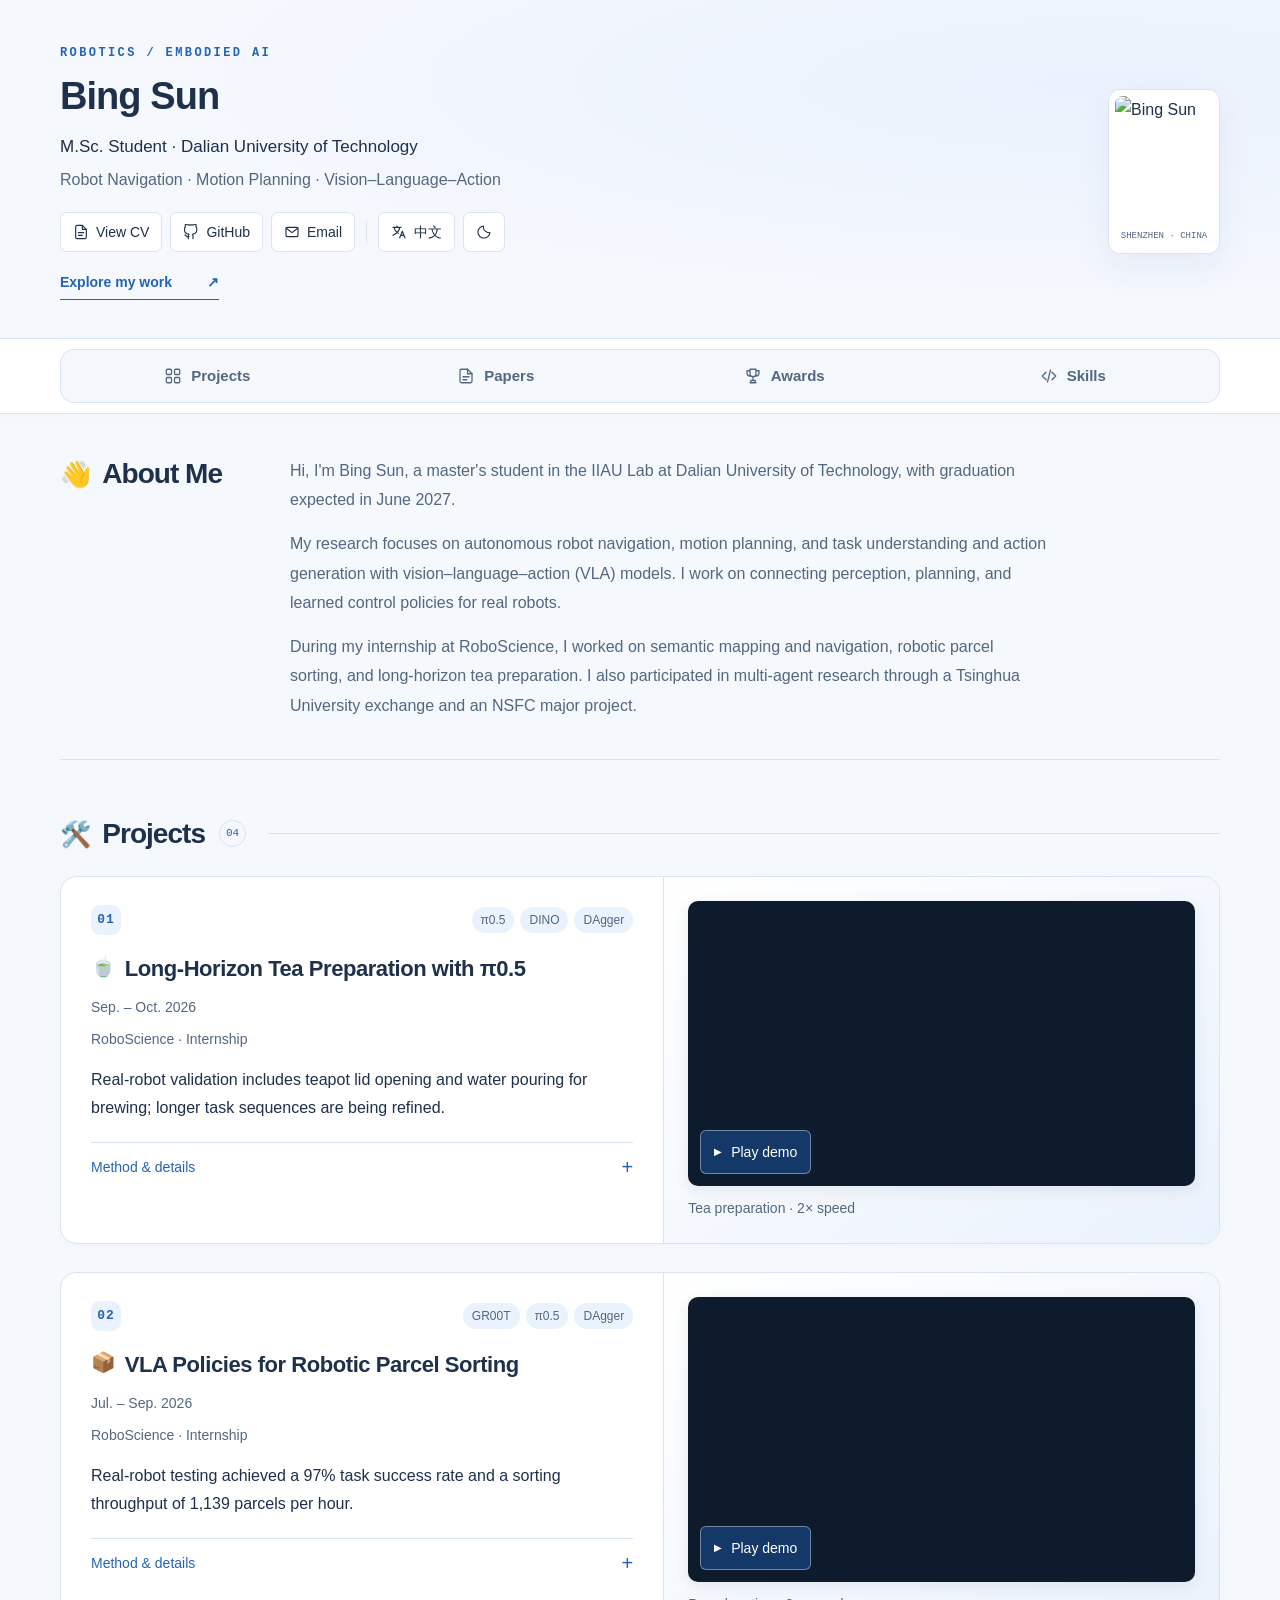
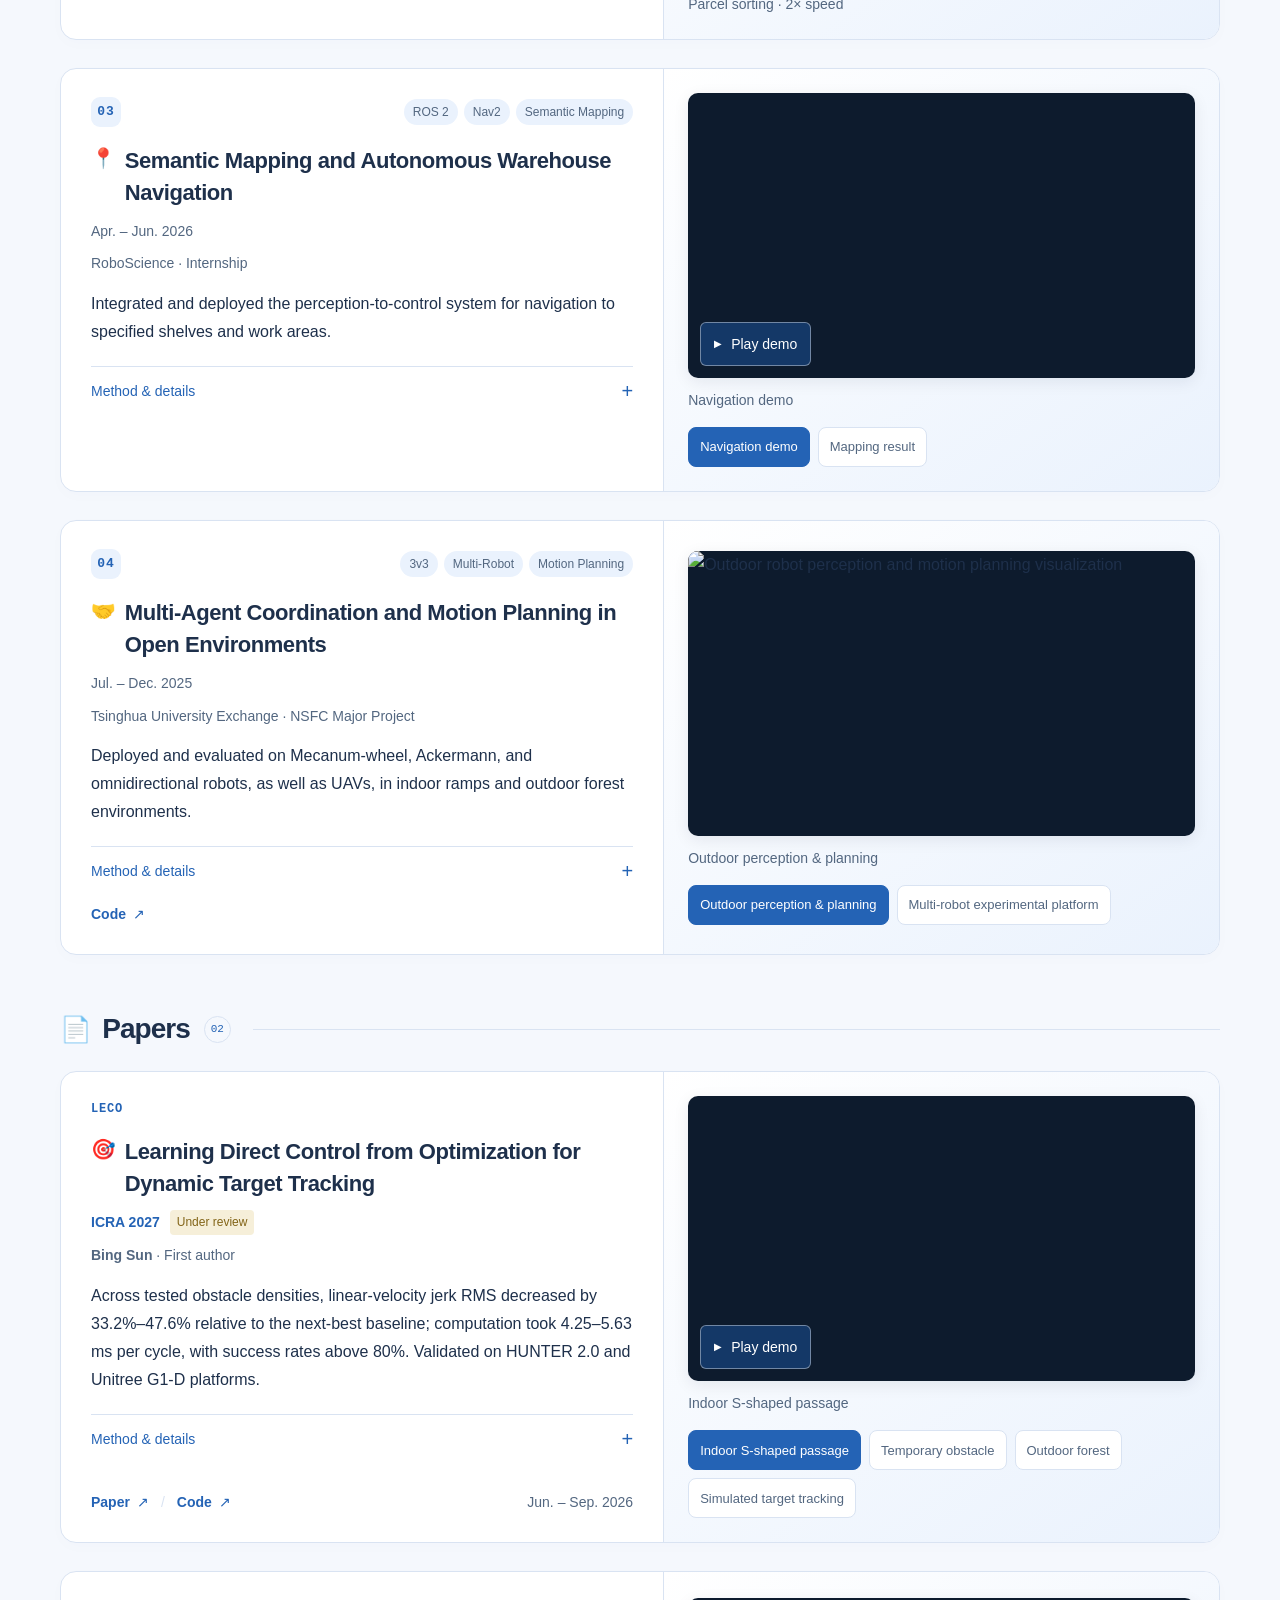
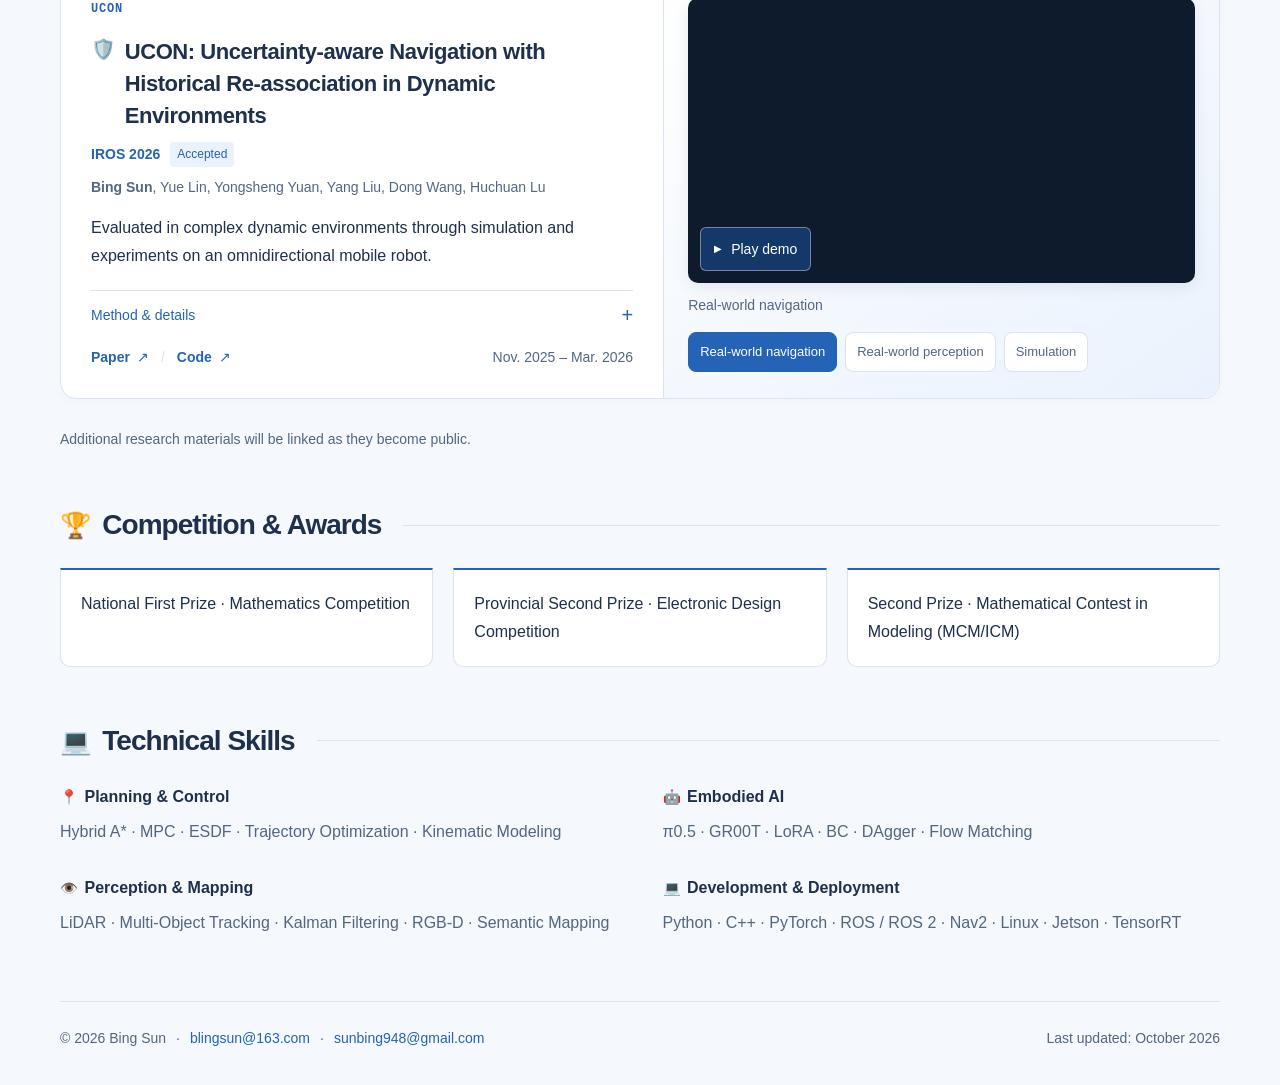
==== commit ac30ede5: "Show CV download only after opening resume preview" ====
--- a/index.html
+++ b/index.html
@@ -25,7 +25,7 @@
         <p data-i18n="hero.eyebrow" class="eyebrow">ROBOTICS / EMBODIED AI</p>
         <h1 data-i18n="name">Bing Sun</h1><p data-i18n="role" class="role">M.Sc. Student · Dalian University of Technology</p><p data-i18n="interests" class="interests">Robot Navigation · Motion Planning · Vision–Language–Action</p><div class="toolbar" aria-label="Links and display options">
     <a href="cv.html" class="tool-link" id="cv-link" data-profile-link><svg aria-hidden="true" viewBox="0 0 24 24" fill="none" stroke="currentColor" stroke-width="1.7" stroke-linecap="round" stroke-linejoin="round"><path d="M14 2H6a2 2 0 0 0-2 2v16a2 2 0 0 0 2 2h12a2 2 0 0 0 2-2V8Z"/><path d="M14 2v6h6M8 13h8M8 17h6"/></svg><span data-i18n="ui.cv">View CV</span></a>
-    <a href="assets/Bing-Sun-CV.pdf" class="tool-link" id="cv-download" download="Bing-Sun-CV.pdf"><svg aria-hidden="true" viewBox="0 0 24 24" fill="none" stroke="currentColor" stroke-width="1.7" stroke-linecap="round" stroke-linejoin="round"><path d="M12 3v12m-5-5 5 5 5-5M5 16v5h14v-5"/></svg><span data-i18n="ui.downloadCV">Download CV</span></a>
+
     <a href="https://github.com/Bling-sun" class="tool-link" target="_blank" rel="noopener noreferrer"><svg aria-hidden="true" viewBox="0 0 24 24" fill="none" stroke="currentColor" stroke-width="1.7" stroke-linecap="round" stroke-linejoin="round"><path d="M9 19c-4.3 1.3-4.3-2.2-6-2.7M15 22v-3.9a3.4 3.4 0 0 0-1-2.7c3.3-.4 6.8-1.6 6.8-7.3a5.7 5.7 0 0 0-1.5-4A5.3 5.3 0 0 0 19.2.2S18-.2 15 1.7a13.5 13.5 0 0 0-7 0C5-.2 3.8.2 3.8.2a5.3 5.3 0 0 0-.1 3.9 5.7 5.7 0 0 0-1.5 4c0 5.7 3.5 6.9 6.8 7.3a3.4 3.4 0 0 0-1 2.7V22"/></svg><span>GitHub</span></a>
     <a href="https://mail.163.com/" class="tool-link" data-email-contact aria-haspopup="dialog"><svg aria-hidden="true" viewBox="0 0 24 24" fill="none" stroke="currentColor" stroke-width="1.7" stroke-linecap="round" stroke-linejoin="round"><rect x="3" y="5" width="18" height="14" rx="2"/><path d="m3 6 9 7 9-7"/></svg><span data-i18n="ui.email">Email</span></a>
     <span class="toolbar-divider" aria-hidden="true"></span>
@@ -180,6 +180,6 @@
     </div>
     <p class="email-status" id="email-status" role="status" aria-live="polite"></p>
   </dialog>
-  <script id="translations" type="application/json">{"bio.0":{"en":"Hi, I'm Bing Sun, a master's student in the IIAU Lab at Dalian University of Technology, with graduation expected in June 2027.","zh":"你好，我是孙冰，目前在大连理工大学 IIAU Lab 攻读硕士学位，预计于 2027 年 6 月毕业。"},"bio.1":{"en":"My research focuses on autonomous robot navigation, motion planning, and task understanding and action generation with vision–language–action (VLA) models. I work on connecting perception, planning, and learned control policies for real robots.","zh":"我的研究方向是机器人自主导航、运动规划，以及基于视觉语言动作（VLA）模型的任务理解与动作生成，关注感知、规划与学习控制策略在真实机器人上的融合与应用。"},"bio.2":{"en":"During my internship at RoboScience, I worked on semantic mapping and navigation, robotic parcel sorting, and long-horizon tea preparation. I also participated in multi-agent research through a Tsinghua University exchange and an NSFC major project.","zh":"在 RoboScience 实习期间，我参与了语义建图与自主导航、机器人快递分拣及长程茶艺操作。在清华大学交流及国家自然科学基金重大项目中，我参与了多智能体协同对抗研究。"},"award.0":{"en":"National First Prize · Mathematics Competition","zh":"数学竞赛 · 国家一等奖"},"award.1":{"en":"Provincial Second Prize · Electronic Design Competition","zh":"电子设计竞赛 · 省级二等奖"},"award.2":{"en":"Second Prize · Mathematical Contest in Modeling (MCM/ICM)","zh":"美国大学生数学建模竞赛 · 二等奖"},"skill.0.label":{"en":"Planning & Control","zh":"规划与控制"},"skill.1.label":{"en":"Embodied AI","zh":"具身智能"},"skill.2.label":{"en":"Perception & Mapping","zh":"感知与建图"},"skill.3.label":{"en":"Development & Deployment","zh":"开发与部署"},"name":{"en":"Bing Sun","zh":"孙冰"},"role":{"en":"M.Sc. Student · Dalian University of Technology","zh":"硕士研究生 · 大连理工大学"},"interests":{"en":"Robot Navigation · Motion Planning · Vision–Language–Action","zh":"机器人导航 · 运动规划 · 视觉语言动作模型"},"ui.cv":{"en":"View CV","zh":"查看简历"},"ui.downloadCV":{"en":"Download CV","zh":"下载简历"},"ui.email":{"en":"Email","zh":"邮箱"},"ui.skip":{"en":"Skip to content","zh":"跳转到内容"},"hero.eyebrow":{"en":"ROBOTICS / EMBODIED AI","zh":"机器人 / 具身智能"},"hero.explore":{"en":"Explore my work","zh":"探索我的项目"},"nav.projects":{"en":"Projects","zh":"项目"},"nav.papers":{"en":"Papers","zh":"论文"},"nav.awards":{"en":"Awards","zh":"竞赛"},"nav.skills":{"en":"Skills","zh":"技能"},"heading.about":{"en":"About Me","zh":"个人简介"},"project.0.title":{"en":"Long-Horizon Tea Preparation with π0.5","zh":"基于 π0.5 的长程茶艺操作"},"project.0.date":{"en":"Sep. – Oct. 2026","zh":"2026.09 – 2026.10"},"project.0.description":{"en":"Built a pipeline for data collection, cleaning, policy training, and real-robot deployment. Used DINO visual features, stage-wise trajectory annotation, failure analysis, key-segment resampling, and DAgger correction data to improve long-horizon execution.","zh":"搭建数据采集、清洗、策略训练与真机部署链路。引入 DINO 视觉特征，围绕阶段切换、误差累积及失败恢复建立分阶段轨迹标注和失败归因机制，结合关键片段重采样与 DAgger 纠错数据优化长程执行。"},"project.0.attribution":{"en":"RoboScience · Internship","zh":"RoboScience · 实习"},"project.0.result":{"en":"Real-robot validation includes teapot lid opening and water pouring for brewing; longer task sequences are being refined.","zh":"完成系统集成与真机测试，已实现茶壶开盖和倒水冲泡步骤，并持续优化更长任务序列的执行能力。"},"project.0.details":{"en":"Method & details","zh":"方法与细节"},"project.0.media.0.alt":{"en":"Robot performing a tea preparation task","zh":"机器人茶艺操作演示"},"project.0.media.0.play":{"en":"Play demo","zh":"播放演示"},"project.0.media.0.caption":{"en":"Tea preparation · 2× speed","zh":"茶艺操作 · 2 倍速"},"project.1.title":{"en":"VLA Policies for Robotic Parcel Sorting","zh":"快递分拣 VLA 策略训练与实机部署"},"project.1.date":{"en":"Jul. – Sep. 2026","zh":"2026.07 – 2026.09"},"project.1.description":{"en":"Trained, compared, and deployed GR00T and π0.5 policies with an end-to-end teleoperation, preprocessing, fine-tuning, and online inference pipeline. Improved generalization under occlusion, complex stacking, and out-of-distribution states through scene stratification, trajectory screening, expert corrections, and data-mixture ablations.","zh":"基于 GR00T 和 π0.5 开展训练、性能对比与真机部署，搭建遥操作采集、数据预处理、策略微调和在线推理链路。针对包裹遮挡、复杂堆叠与分布外失败，结合场景分层、轨迹筛选、专家纠错及数据配比消融改善泛化表现。"},"project.1.attribution":{"en":"RoboScience · Internship","zh":"RoboScience · 实习"},"project.1.result":{"en":"Real-robot testing achieved a 97% task success rate and a sorting throughput of 1,139 parcels per hour.","zh":"真实机器人测试中，任务成功率达到 97%，分拣速度达到 1,139 件/小时。"},"project.1.details":{"en":"Method & details","zh":"方法与细节"},"project.1.media.0.alt":{"en":"Robot sorting parcels in a real-world demonstration","zh":"机器人包裹分类实机演示"},"project.1.media.0.play":{"en":"Play demo","zh":"播放演示"},"project.1.media.0.caption":{"en":"Parcel sorting · 2× speed","zh":"包裹分类 · 2 倍速"},"project.2.title":{"en":"Semantic Mapping and Autonomous Warehouse Navigation","zh":"面向仓库环境的语义建图与自主导航"},"project.2.date":{"en":"Apr. – Jun. 2026","zh":"2026.04 – 2026.06"},"project.2.description":{"en":"Fused object detection, semantic segmentation, point-cloud projection, and multi-frame observations to associate semantic categories with a 2D occupancy map. Integrated semantic destinations and region constraints into ROS 2 Nav2 for global planning, dynamic obstacle avoidance, and mobile-base control.","zh":"融合目标检测、语义分割、点云投影与多帧观测，实现语义类别与二维占据地图的空间关联。基于 ROS 2 Nav2 集成全局规划、局部动态避障及底盘控制，将语义目标点和区域约束融入导航任务。"},"project.2.attribution":{"en":"RoboScience · Internship","zh":"RoboScience · 实习"},"project.2.result":{"en":"Integrated and deployed the perception-to-control system for navigation to specified shelves and work areas.","zh":"完成从感知、建图到规划控制的系统联调与部署，实现面向指定货架和工作区域的自主导航。"},"project.2.details":{"en":"Method & details","zh":"方法与细节"},"project.2.media.0.alt":{"en":"Real-world robot navigation demonstration","zh":"机器人导航实机演示"},"project.2.media.0.play":{"en":"Play demo","zh":"播放演示"},"project.2.media.0.caption":{"en":"Navigation demo","zh":"导航演示"},"project.2.media.1.alt":{"en":"Warehouse point-cloud map with mapped object annotations","zh":"仓库点云地图及目标标注"},"project.2.media.1.caption":{"en":"Mapping result","zh":"建图结果"},"project.2.media.0.selector":{"en":"Navigation demo","zh":"导航演示"},"project.2.media.1.selector":{"en":"Mapping result","zh":"建图结果"},"project.3.title":{"en":"Multi-Agent Coordination and Motion Planning in Open Environments","zh":"开放环境多智能体协同对抗与运动规划"},"project.3.date":{"en":"Jul. – Dec. 2025","zh":"2025.07 – 2025.12"},"project.3.description":{"en":"Worked on dynamic target tracking, motion prediction, and coordinated pursuit for 3v3 multi-agent tasks. Developed motion planning algorithms and adapted them to different robot kinematics, obstacle avoidance requirements, and real-time control interfaces.","zh":"面向 3v3 多智能体任务，开展动态目标跟踪、运动状态预测与协同围剿策略研究。开发运动规划算法，并针对不同平台的运动学、障碍规避与实时控制需求完成适配。"},"project.3.attribution":{"en":"Tsinghua University Exchange · NSFC Major Project","zh":"清华大学交流 · 国家自然科学基金重大项目"},"project.3.result":{"en":"Deployed and evaluated on Mecanum-wheel, Ackermann, and omnidirectional robots, as well as UAVs, in indoor ramps and outdoor forest environments.","zh":"支持麦克纳姆轮、阿克曼轮、全向轮移动机器人及无人机，在室内坡道和室外森林环境中完成部署与实验验证。"},"project.3.details":{"en":"Method & details","zh":"方法与细节"},"project.3.link.code":{"en":"Code","zh":"代码"},"project.3.media.0.alt":{"en":"Outdoor robot perception and motion planning visualization","zh":"户外机器人感知与运动规划可视化"},"project.3.media.0.caption":{"en":"Outdoor perception & planning","zh":"户外感知与规划"},"project.3.media.1.alt":{"en":"Multiple mobile robots in an indoor experimental arena","zh":"室内实验场地中的多台移动机器人"},"project.3.media.1.caption":{"en":"Multi-robot experimental platform","zh":"多机器人实验平台"},"project.3.media.0.selector":{"en":"Outdoor perception & planning","zh":"户外感知与规划"},"project.3.media.1.selector":{"en":"Multi-robot experimental platform","zh":"多机器人实验平台"},"heading.projects":{"en":"Projects","zh":"项目"},"paper.0.title":{"en":"Learning Direct Control from Optimization for Dynamic Target Tracking","zh":"从优化中学习直接控制，实现动态目标跟踪"},"paper.0.status":{"en":"Under review","zh":"审稿中"},"paper.0.description":{"en":"Transfers trajectory optimization objectives into differentiable losses and backpropagates through kinematic integration to learn a control policy. The method combines target visibility, obstacle clearance, and control smoothness with decaying expert guidance, a predictive safety lock, and a classical planning fallback.","zh":"将传统轨迹优化目标转化为可微损失，通过运动学积分实现轨迹级损失向控制策略的端到端反向传播。融合目标可见性、障碍物距离与控制平滑性约束，并结合衰减式专家引导、预测性安全锁及经典规划控制回退策略。"},"paper.0.attribution.name":{"en":"Bing Sun","zh":"孙冰"},"paper.0.attribution.remaining":{"en":" · First author","zh":" · 第一作者"},"paper.0.result":{"en":"Across tested obstacle densities, linear-velocity jerk RMS decreased by 33.2%–47.6% relative to the next-best baseline; computation took 4.25–5.63 ms per cycle, with success rates above 80%. Validated on HUNTER 2.0 and Unitree G1-D platforms.","zh":"在所测试的不同障碍物密度下，线速度 Jerk RMS 较次优方法降低 33.2%–47.6%，单周期计算时间为 4.25–5.63 ms，成功率超过 80%；在 HUNTER 2.0 阿克曼底盘和宇树 G1-D 平台上完成实机验证。"},"paper.0.details":{"en":"Method & details","zh":"方法与细节"},"paper.0.link.paper":{"en":"Paper","zh":"论文"},"paper.0.link.code":{"en":"Code","zh":"代码"},"paper.0.date":{"en":"Jun. – Sep. 2026","zh":"2026.06 – 2026.09"},"paper.0.media.0.alt":{"en":"LECO · Indoor S-shaped passage","zh":"LECO · 室内 S 形通道"},"paper.0.media.0.play":{"en":"Play demo","zh":"播放演示"},"paper.0.media.0.caption":{"en":"Indoor S-shaped passage","zh":"室内 S 形通道"},"paper.0.media.1.alt":{"en":"LECO · Temporary obstacle","zh":"LECO · 临时障碍物"},"paper.0.media.1.play":{"en":"Play demo","zh":"播放演示"},"paper.0.media.1.caption":{"en":"Temporary obstacle","zh":"临时障碍物"},"paper.0.media.2.alt":{"en":"LECO · Outdoor forest","zh":"LECO · 室外森林"},"paper.0.media.2.play":{"en":"Play demo","zh":"播放演示"},"paper.0.media.2.caption":{"en":"Outdoor forest","zh":"室外森林"},"paper.0.media.3.alt":{"en":"LECO · Simulated target tracking","zh":"LECO · 仿真目标跟踪"},"paper.0.media.3.play":{"en":"Play demo","zh":"播放演示"},"paper.0.media.3.caption":{"en":"Simulated target tracking","zh":"仿真目标跟踪"},"paper.0.media.0.selector":{"en":"Indoor S-shaped passage","zh":"室内 S 形通道"},"paper.0.media.1.selector":{"en":"Temporary obstacle","zh":"临时障碍物"},"paper.0.media.2.selector":{"en":"Outdoor forest","zh":"室外森林"},"paper.0.media.3.selector":{"en":"Simulated target tracking","zh":"仿真目标跟踪"},"paper.1.title":{"en":"UCON: Uncertainty-aware Navigation with Historical Re-association in Dynamic Environments","zh":"UCON：动态环境中基于历史重关联的不确定性感知导航"},"paper.1.status":{"en":"Accepted","zh":"已录用"},"paper.1.description":{"en":"Uses point-level reassociation with historical point-cloud segments and Kalman filtering to maintain dynamic-object tracking through occlusions, missed detections, and identity switches. Predicted states and covariances form uncertainty sectors that translate dynamic collision risk into differentiable trajectory costs.","zh":"针对遮挡、漏检和 ID 切换，设计基于历史点云片段的点级重关联机制，结合卡尔曼滤波进行目标状态估计与协方差传播。基于预测状态与协方差构建不确定性扇区，将动态碰撞风险转化为可微轨迹代价。"},"paper.1.attribution.name":{"en":"Bing Sun","zh":"孙冰"},"paper.1.attribution.remaining":{"en":", Yue Lin, Yongsheng Yuan, Yang Liu, Dong Wang, Huchuan Lu","zh":"，林跃，袁永胜，刘洋，王栋，卢湖川"},"paper.1.result":{"en":"Evaluated in complex dynamic environments through simulation and experiments on an omnidirectional mobile robot.","zh":"在复杂动态环境中开展仿真及全向移动机器人实验，验证感知与规划联合方法的有效性。"},"paper.1.details":{"en":"Method & details","zh":"方法与细节"},"paper.1.link.paper":{"en":"Paper","zh":"论文"},"paper.1.link.code":{"en":"Code","zh":"代码"},"paper.1.date":{"en":"Nov. 2025 – Mar. 2026","zh":"2025.11 – 2026.03"},"paper.1.media.0.alt":{"en":"UCON · Real-world navigation","zh":"UCON · 真实导航实验"},"paper.1.media.0.play":{"en":"Play demo","zh":"播放演示"},"paper.1.media.0.caption":{"en":"Real-world navigation","zh":"真实导航实验"},"paper.1.media.1.alt":{"en":"UCON · Real-world perception","zh":"UCON · 真实感知实验"},"paper.1.media.1.play":{"en":"Play demo","zh":"播放演示"},"paper.1.media.1.caption":{"en":"Real-world perception","zh":"真实感知实验"},"paper.1.media.2.alt":{"en":"UCON · Simulation","zh":"UCON · 仿真实验"},"paper.1.media.2.play":{"en":"Play demo","zh":"播放演示"},"paper.1.media.2.caption":{"en":"Simulation","zh":"仿真实验"},"paper.1.media.0.selector":{"en":"Real-world navigation","zh":"真实导航实验"},"paper.1.media.1.selector":{"en":"Real-world perception","zh":"真实感知实验"},"paper.1.media.2.selector":{"en":"Simulation","zh":"仿真实验"},"papers.note":{"en":"Additional research materials will be linked as they become public.","zh":"更多研究资料将在公开后补充链接。"},"heading.papers":{"en":"Papers","zh":"论文"},"heading.awards":{"en":"Competition & Awards","zh":"竞赛与荣誉"},"heading.skills":{"en":"Technical Skills","zh":"专业技能"},"footer.name":{"en":"Bing Sun","zh":"孙冰"},"footer.updated":{"en":"Last updated: October 2026","zh":"最近更新：2026 年 10 月"},"contact.title":{"en":"Get in touch","zh":"联系我"},"contact.close":{"en":"Close","zh":"关闭"},"contact.description":{"en":"Copy a recipient address and write from your preferred email service. For 163 Mail, paste the address into a new message after signing in.","zh":"复制收件地址，用你常用的邮箱写信。网易邮箱需登录后新建邮件并粘贴地址。"},"contact.address.0":{"en":"Email address 1","zh":"邮箱地址 1"},"contact.copy.0":{"en":"Copy email","zh":"复制邮箱"},"contact.open.0":{"en":"Open 163 Mail ↗","zh":"打开网易邮箱 ↗"},"contact.address.1":{"en":"Email address 2","zh":"邮箱地址 2"},"contact.copy.1":{"en":"Copy email","zh":"复制邮箱"},"contact.open.1":{"en":"Compose in Gmail ↗","zh":"Gmail 网页写信 ↗"}}</script>
+  <script id="translations" type="application/json">{"bio.0":{"en":"Hi, I'm Bing Sun, a master's student in the IIAU Lab at Dalian University of Technology, with graduation expected in June 2027.","zh":"你好，我是孙冰，目前在大连理工大学 IIAU Lab 攻读硕士学位，预计于 2027 年 6 月毕业。"},"bio.1":{"en":"My research focuses on autonomous robot navigation, motion planning, and task understanding and action generation with vision–language–action (VLA) models. I work on connecting perception, planning, and learned control policies for real robots.","zh":"我的研究方向是机器人自主导航、运动规划，以及基于视觉语言动作（VLA）模型的任务理解与动作生成，关注感知、规划与学习控制策略在真实机器人上的融合与应用。"},"bio.2":{"en":"During my internship at RoboScience, I worked on semantic mapping and navigation, robotic parcel sorting, and long-horizon tea preparation. I also participated in multi-agent research through a Tsinghua University exchange and an NSFC major project.","zh":"在 RoboScience 实习期间，我参与了语义建图与自主导航、机器人快递分拣及长程茶艺操作。在清华大学交流及国家自然科学基金重大项目中，我参与了多智能体协同对抗研究。"},"award.0":{"en":"National First Prize · Mathematics Competition","zh":"数学竞赛 · 国家一等奖"},"award.1":{"en":"Provincial Second Prize · Electronic Design Competition","zh":"电子设计竞赛 · 省级二等奖"},"award.2":{"en":"Second Prize · Mathematical Contest in Modeling (MCM/ICM)","zh":"美国大学生数学建模竞赛 · 二等奖"},"skill.0.label":{"en":"Planning & Control","zh":"规划与控制"},"skill.1.label":{"en":"Embodied AI","zh":"具身智能"},"skill.2.label":{"en":"Perception & Mapping","zh":"感知与建图"},"skill.3.label":{"en":"Development & Deployment","zh":"开发与部署"},"name":{"en":"Bing Sun","zh":"孙冰"},"role":{"en":"M.Sc. Student · Dalian University of Technology","zh":"硕士研究生 · 大连理工大学"},"interests":{"en":"Robot Navigation · Motion Planning · Vision–Language–Action","zh":"机器人导航 · 运动规划 · 视觉语言动作模型"},"ui.cv":{"en":"View CV","zh":"查看简历"},"ui.email":{"en":"Email","zh":"邮箱"},"ui.skip":{"en":"Skip to content","zh":"跳转到内容"},"hero.eyebrow":{"en":"ROBOTICS / EMBODIED AI","zh":"机器人 / 具身智能"},"hero.explore":{"en":"Explore my work","zh":"探索我的项目"},"nav.projects":{"en":"Projects","zh":"项目"},"nav.papers":{"en":"Papers","zh":"论文"},"nav.awards":{"en":"Awards","zh":"竞赛"},"nav.skills":{"en":"Skills","zh":"技能"},"heading.about":{"en":"About Me","zh":"个人简介"},"project.0.title":{"en":"Long-Horizon Tea Preparation with π0.5","zh":"基于 π0.5 的长程茶艺操作"},"project.0.date":{"en":"Sep. – Oct. 2026","zh":"2026.09 – 2026.10"},"project.0.description":{"en":"Built a pipeline for data collection, cleaning, policy training, and real-robot deployment. Used DINO visual features, stage-wise trajectory annotation, failure analysis, key-segment resampling, and DAgger correction data to improve long-horizon execution.","zh":"搭建数据采集、清洗、策略训练与真机部署链路。引入 DINO 视觉特征，围绕阶段切换、误差累积及失败恢复建立分阶段轨迹标注和失败归因机制，结合关键片段重采样与 DAgger 纠错数据优化长程执行。"},"project.0.attribution":{"en":"RoboScience · Internship","zh":"RoboScience · 实习"},"project.0.result":{"en":"Real-robot validation includes teapot lid opening and water pouring for brewing; longer task sequences are being refined.","zh":"完成系统集成与真机测试，已实现茶壶开盖和倒水冲泡步骤，并持续优化更长任务序列的执行能力。"},"project.0.details":{"en":"Method & details","zh":"方法与细节"},"project.0.media.0.alt":{"en":"Robot performing a tea preparation task","zh":"机器人茶艺操作演示"},"project.0.media.0.play":{"en":"Play demo","zh":"播放演示"},"project.0.media.0.caption":{"en":"Tea preparation · 2× speed","zh":"茶艺操作 · 2 倍速"},"project.1.title":{"en":"VLA Policies for Robotic Parcel Sorting","zh":"快递分拣 VLA 策略训练与实机部署"},"project.1.date":{"en":"Jul. – Sep. 2026","zh":"2026.07 – 2026.09"},"project.1.description":{"en":"Trained, compared, and deployed GR00T and π0.5 policies with an end-to-end teleoperation, preprocessing, fine-tuning, and online inference pipeline. Improved generalization under occlusion, complex stacking, and out-of-distribution states through scene stratification, trajectory screening, expert corrections, and data-mixture ablations.","zh":"基于 GR00T 和 π0.5 开展训练、性能对比与真机部署，搭建遥操作采集、数据预处理、策略微调和在线推理链路。针对包裹遮挡、复杂堆叠与分布外失败，结合场景分层、轨迹筛选、专家纠错及数据配比消融改善泛化表现。"},"project.1.attribution":{"en":"RoboScience · Internship","zh":"RoboScience · 实习"},"project.1.result":{"en":"Real-robot testing achieved a 97% task success rate and a sorting throughput of 1,139 parcels per hour.","zh":"真实机器人测试中，任务成功率达到 97%，分拣速度达到 1,139 件/小时。"},"project.1.details":{"en":"Method & details","zh":"方法与细节"},"project.1.media.0.alt":{"en":"Robot sorting parcels in a real-world demonstration","zh":"机器人包裹分类实机演示"},"project.1.media.0.play":{"en":"Play demo","zh":"播放演示"},"project.1.media.0.caption":{"en":"Parcel sorting · 2× speed","zh":"包裹分类 · 2 倍速"},"project.2.title":{"en":"Semantic Mapping and Autonomous Warehouse Navigation","zh":"面向仓库环境的语义建图与自主导航"},"project.2.date":{"en":"Apr. – Jun. 2026","zh":"2026.04 – 2026.06"},"project.2.description":{"en":"Fused object detection, semantic segmentation, point-cloud projection, and multi-frame observations to associate semantic categories with a 2D occupancy map. Integrated semantic destinations and region constraints into ROS 2 Nav2 for global planning, dynamic obstacle avoidance, and mobile-base control.","zh":"融合目标检测、语义分割、点云投影与多帧观测，实现语义类别与二维占据地图的空间关联。基于 ROS 2 Nav2 集成全局规划、局部动态避障及底盘控制，将语义目标点和区域约束融入导航任务。"},"project.2.attribution":{"en":"RoboScience · Internship","zh":"RoboScience · 实习"},"project.2.result":{"en":"Integrated and deployed the perception-to-control system for navigation to specified shelves and work areas.","zh":"完成从感知、建图到规划控制的系统联调与部署，实现面向指定货架和工作区域的自主导航。"},"project.2.details":{"en":"Method & details","zh":"方法与细节"},"project.2.media.0.alt":{"en":"Real-world robot navigation demonstration","zh":"机器人导航实机演示"},"project.2.media.0.play":{"en":"Play demo","zh":"播放演示"},"project.2.media.0.caption":{"en":"Navigation demo","zh":"导航演示"},"project.2.media.1.alt":{"en":"Warehouse point-cloud map with mapped object annotations","zh":"仓库点云地图及目标标注"},"project.2.media.1.caption":{"en":"Mapping result","zh":"建图结果"},"project.2.media.0.selector":{"en":"Navigation demo","zh":"导航演示"},"project.2.media.1.selector":{"en":"Mapping result","zh":"建图结果"},"project.3.title":{"en":"Multi-Agent Coordination and Motion Planning in Open Environments","zh":"开放环境多智能体协同对抗与运动规划"},"project.3.date":{"en":"Jul. – Dec. 2025","zh":"2025.07 – 2025.12"},"project.3.description":{"en":"Worked on dynamic target tracking, motion prediction, and coordinated pursuit for 3v3 multi-agent tasks. Developed motion planning algorithms and adapted them to different robot kinematics, obstacle avoidance requirements, and real-time control interfaces.","zh":"面向 3v3 多智能体任务，开展动态目标跟踪、运动状态预测与协同围剿策略研究。开发运动规划算法，并针对不同平台的运动学、障碍规避与实时控制需求完成适配。"},"project.3.attribution":{"en":"Tsinghua University Exchange · NSFC Major Project","zh":"清华大学交流 · 国家自然科学基金重大项目"},"project.3.result":{"en":"Deployed and evaluated on Mecanum-wheel, Ackermann, and omnidirectional robots, as well as UAVs, in indoor ramps and outdoor forest environments.","zh":"支持麦克纳姆轮、阿克曼轮、全向轮移动机器人及无人机，在室内坡道和室外森林环境中完成部署与实验验证。"},"project.3.details":{"en":"Method & details","zh":"方法与细节"},"project.3.link.code":{"en":"Code","zh":"代码"},"project.3.media.0.alt":{"en":"Outdoor robot perception and motion planning visualization","zh":"户外机器人感知与运动规划可视化"},"project.3.media.0.caption":{"en":"Outdoor perception & planning","zh":"户外感知与规划"},"project.3.media.1.alt":{"en":"Multiple mobile robots in an indoor experimental arena","zh":"室内实验场地中的多台移动机器人"},"project.3.media.1.caption":{"en":"Multi-robot experimental platform","zh":"多机器人实验平台"},"project.3.media.0.selector":{"en":"Outdoor perception & planning","zh":"户外感知与规划"},"project.3.media.1.selector":{"en":"Multi-robot experimental platform","zh":"多机器人实验平台"},"heading.projects":{"en":"Projects","zh":"项目"},"paper.0.title":{"en":"Learning Direct Control from Optimization for Dynamic Target Tracking","zh":"从优化中学习直接控制，实现动态目标跟踪"},"paper.0.status":{"en":"Under review","zh":"审稿中"},"paper.0.description":{"en":"Transfers trajectory optimization objectives into differentiable losses and backpropagates through kinematic integration to learn a control policy. The method combines target visibility, obstacle clearance, and control smoothness with decaying expert guidance, a predictive safety lock, and a classical planning fallback.","zh":"将传统轨迹优化目标转化为可微损失，通过运动学积分实现轨迹级损失向控制策略的端到端反向传播。融合目标可见性、障碍物距离与控制平滑性约束，并结合衰减式专家引导、预测性安全锁及经典规划控制回退策略。"},"paper.0.attribution.name":{"en":"Bing Sun","zh":"孙冰"},"paper.0.attribution.remaining":{"en":" · First author","zh":" · 第一作者"},"paper.0.result":{"en":"Across tested obstacle densities, linear-velocity jerk RMS decreased by 33.2%–47.6% relative to the next-best baseline; computation took 4.25–5.63 ms per cycle, with success rates above 80%. Validated on HUNTER 2.0 and Unitree G1-D platforms.","zh":"在所测试的不同障碍物密度下，线速度 Jerk RMS 较次优方法降低 33.2%–47.6%，单周期计算时间为 4.25–5.63 ms，成功率超过 80%；在 HUNTER 2.0 阿克曼底盘和宇树 G1-D 平台上完成实机验证。"},"paper.0.details":{"en":"Method & details","zh":"方法与细节"},"paper.0.link.paper":{"en":"Paper","zh":"论文"},"paper.0.link.code":{"en":"Code","zh":"代码"},"paper.0.date":{"en":"Jun. – Sep. 2026","zh":"2026.06 – 2026.09"},"paper.0.media.0.alt":{"en":"LECO · Indoor S-shaped passage","zh":"LECO · 室内 S 形通道"},"paper.0.media.0.play":{"en":"Play demo","zh":"播放演示"},"paper.0.media.0.caption":{"en":"Indoor S-shaped passage","zh":"室内 S 形通道"},"paper.0.media.1.alt":{"en":"LECO · Temporary obstacle","zh":"LECO · 临时障碍物"},"paper.0.media.1.play":{"en":"Play demo","zh":"播放演示"},"paper.0.media.1.caption":{"en":"Temporary obstacle","zh":"临时障碍物"},"paper.0.media.2.alt":{"en":"LECO · Outdoor forest","zh":"LECO · 室外森林"},"paper.0.media.2.play":{"en":"Play demo","zh":"播放演示"},"paper.0.media.2.caption":{"en":"Outdoor forest","zh":"室外森林"},"paper.0.media.3.alt":{"en":"LECO · Simulated target tracking","zh":"LECO · 仿真目标跟踪"},"paper.0.media.3.play":{"en":"Play demo","zh":"播放演示"},"paper.0.media.3.caption":{"en":"Simulated target tracking","zh":"仿真目标跟踪"},"paper.0.media.0.selector":{"en":"Indoor S-shaped passage","zh":"室内 S 形通道"},"paper.0.media.1.selector":{"en":"Temporary obstacle","zh":"临时障碍物"},"paper.0.media.2.selector":{"en":"Outdoor forest","zh":"室外森林"},"paper.0.media.3.selector":{"en":"Simulated target tracking","zh":"仿真目标跟踪"},"paper.1.title":{"en":"UCON: Uncertainty-aware Navigation with Historical Re-association in Dynamic Environments","zh":"UCON：动态环境中基于历史重关联的不确定性感知导航"},"paper.1.status":{"en":"Accepted","zh":"已录用"},"paper.1.description":{"en":"Uses point-level reassociation with historical point-cloud segments and Kalman filtering to maintain dynamic-object tracking through occlusions, missed detections, and identity switches. Predicted states and covariances form uncertainty sectors that translate dynamic collision risk into differentiable trajectory costs.","zh":"针对遮挡、漏检和 ID 切换，设计基于历史点云片段的点级重关联机制，结合卡尔曼滤波进行目标状态估计与协方差传播。基于预测状态与协方差构建不确定性扇区，将动态碰撞风险转化为可微轨迹代价。"},"paper.1.attribution.name":{"en":"Bing Sun","zh":"孙冰"},"paper.1.attribution.remaining":{"en":", Yue Lin, Yongsheng Yuan, Yang Liu, Dong Wang, Huchuan Lu","zh":"，林跃，袁永胜，刘洋，王栋，卢湖川"},"paper.1.result":{"en":"Evaluated in complex dynamic environments through simulation and experiments on an omnidirectional mobile robot.","zh":"在复杂动态环境中开展仿真及全向移动机器人实验，验证感知与规划联合方法的有效性。"},"paper.1.details":{"en":"Method & details","zh":"方法与细节"},"paper.1.link.paper":{"en":"Paper","zh":"论文"},"paper.1.link.code":{"en":"Code","zh":"代码"},"paper.1.date":{"en":"Nov. 2025 – Mar. 2026","zh":"2025.11 – 2026.03"},"paper.1.media.0.alt":{"en":"UCON · Real-world navigation","zh":"UCON · 真实导航实验"},"paper.1.media.0.play":{"en":"Play demo","zh":"播放演示"},"paper.1.media.0.caption":{"en":"Real-world navigation","zh":"真实导航实验"},"paper.1.media.1.alt":{"en":"UCON · Real-world perception","zh":"UCON · 真实感知实验"},"paper.1.media.1.play":{"en":"Play demo","zh":"播放演示"},"paper.1.media.1.caption":{"en":"Real-world perception","zh":"真实感知实验"},"paper.1.media.2.alt":{"en":"UCON · Simulation","zh":"UCON · 仿真实验"},"paper.1.media.2.play":{"en":"Play demo","zh":"播放演示"},"paper.1.media.2.caption":{"en":"Simulation","zh":"仿真实验"},"paper.1.media.0.selector":{"en":"Real-world navigation","zh":"真实导航实验"},"paper.1.media.1.selector":{"en":"Real-world perception","zh":"真实感知实验"},"paper.1.media.2.selector":{"en":"Simulation","zh":"仿真实验"},"papers.note":{"en":"Additional research materials will be linked as they become public.","zh":"更多研究资料将在公开后补充链接。"},"heading.papers":{"en":"Papers","zh":"论文"},"heading.awards":{"en":"Competition & Awards","zh":"竞赛与荣誉"},"heading.skills":{"en":"Technical Skills","zh":"专业技能"},"footer.name":{"en":"Bing Sun","zh":"孙冰"},"footer.updated":{"en":"Last updated: October 2026","zh":"最近更新：2026 年 10 月"},"contact.title":{"en":"Get in touch","zh":"联系我"},"contact.close":{"en":"Close","zh":"关闭"},"contact.description":{"en":"Copy a recipient address and write from your preferred email service. For 163 Mail, paste the address into a new message after signing in.","zh":"复制收件地址，用你常用的邮箱写信。网易邮箱需登录后新建邮件并粘贴地址。"},"contact.address.0":{"en":"Email address 1","zh":"邮箱地址 1"},"contact.copy.0":{"en":"Copy email","zh":"复制邮箱"},"contact.open.0":{"en":"Open 163 Mail ↗","zh":"打开网易邮箱 ↗"},"contact.address.1":{"en":"Email address 2","zh":"邮箱地址 2"},"contact.copy.1":{"en":"Copy email","zh":"复制邮箱"},"contact.open.1":{"en":"Compose in Gmail ↗","zh":"Gmail 网页写信 ↗"}}</script>
 </body>
 </html>
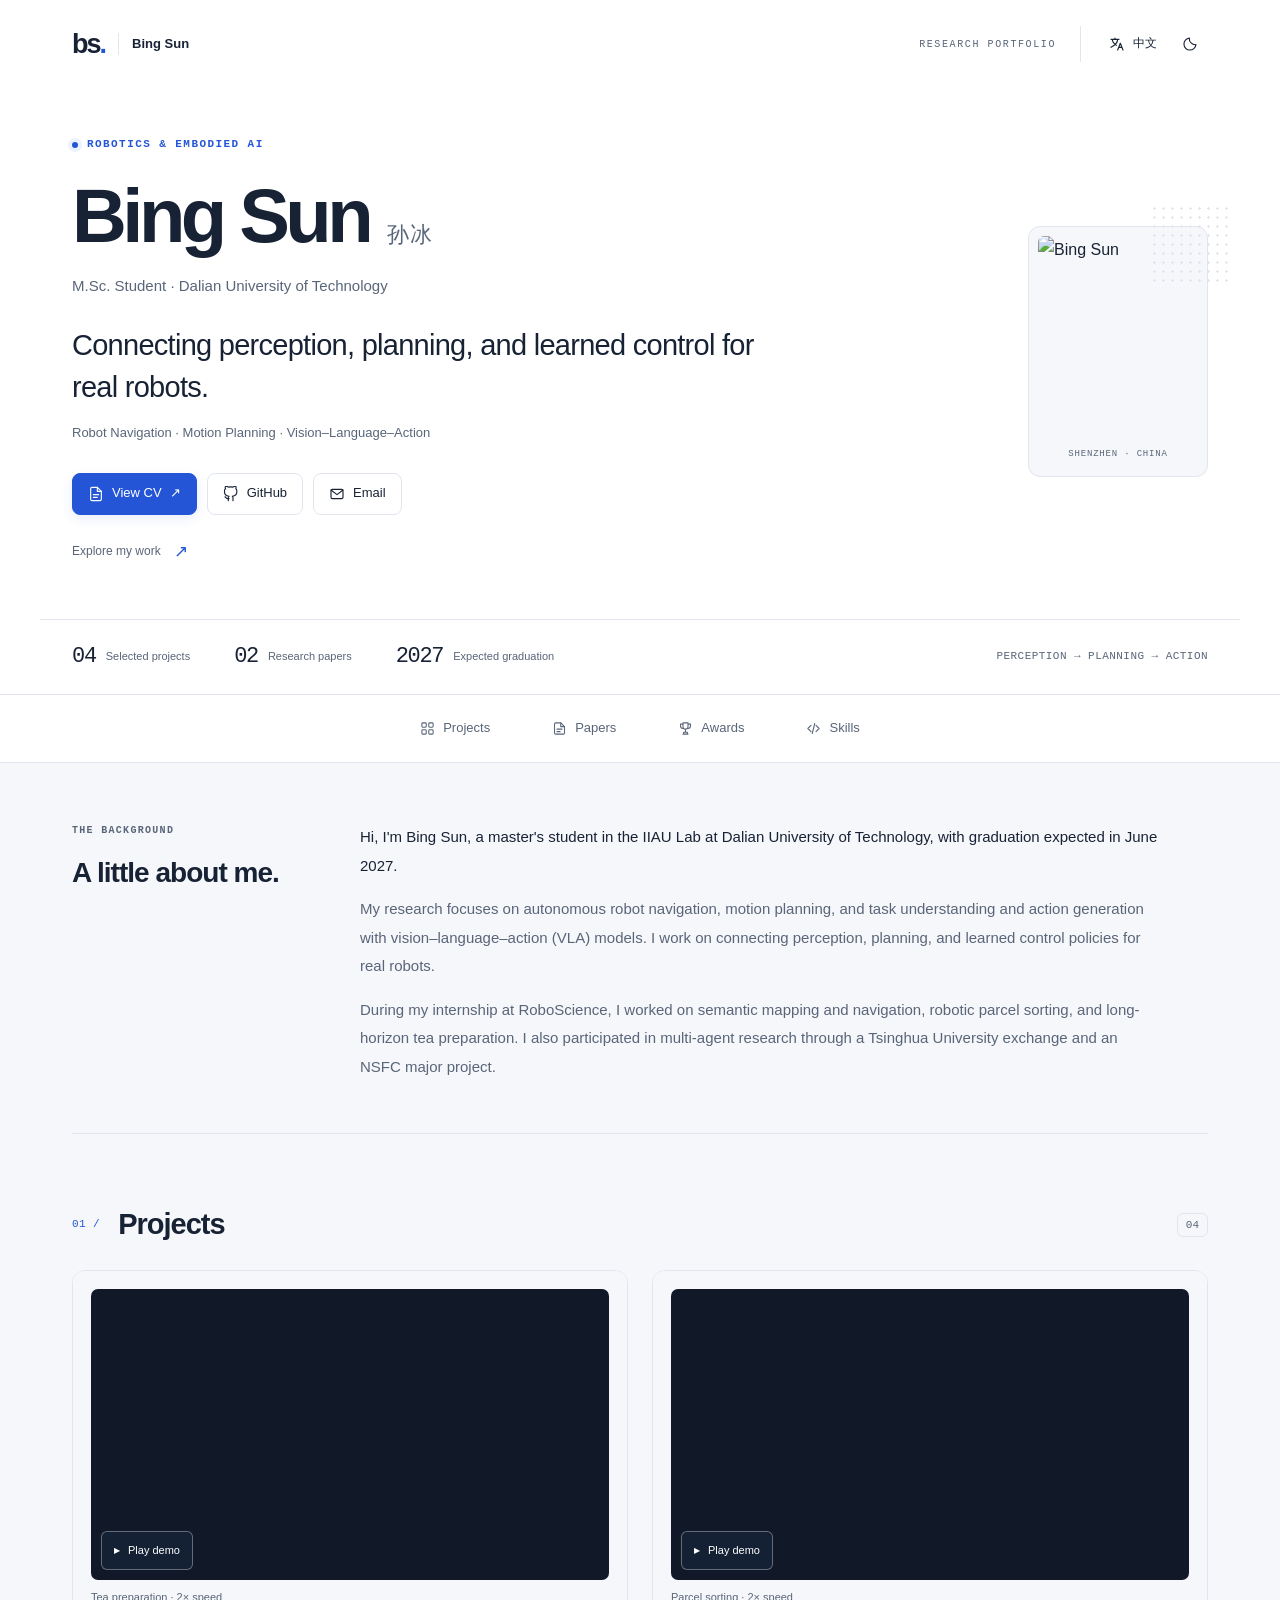
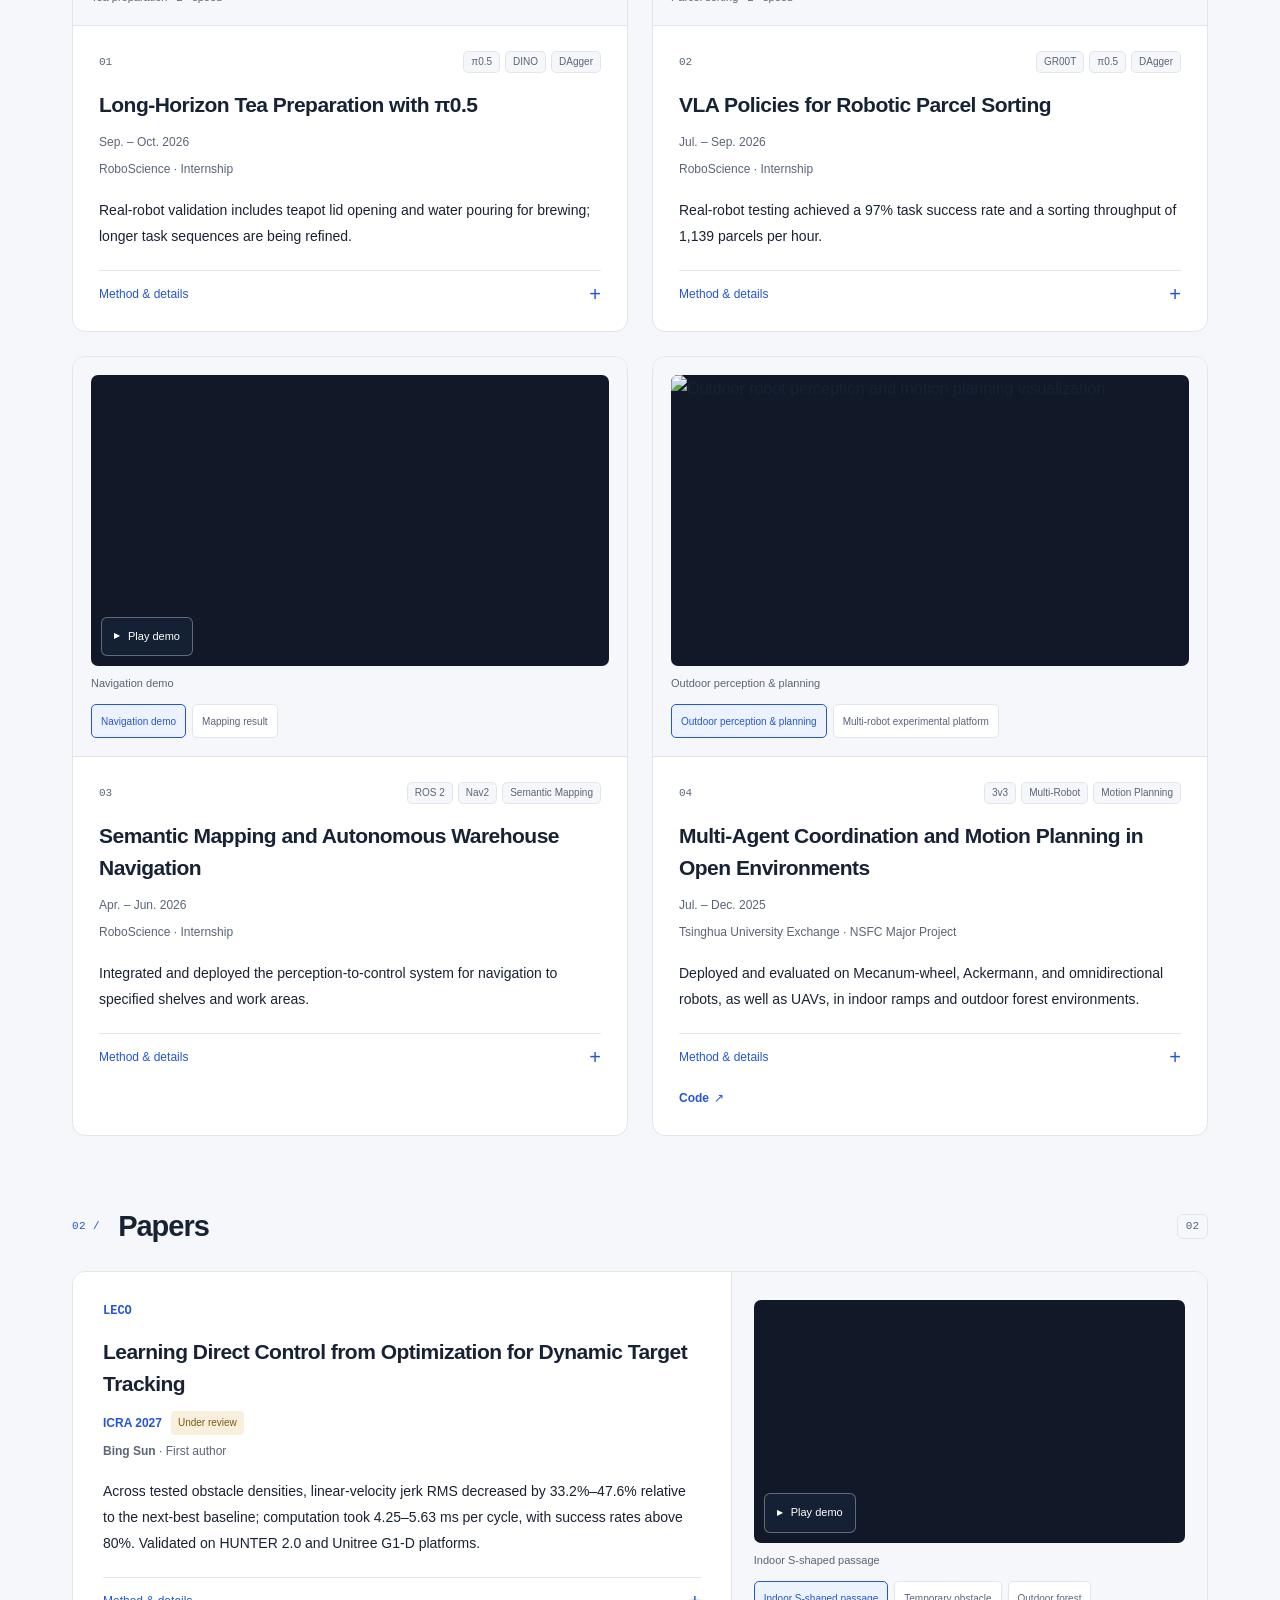
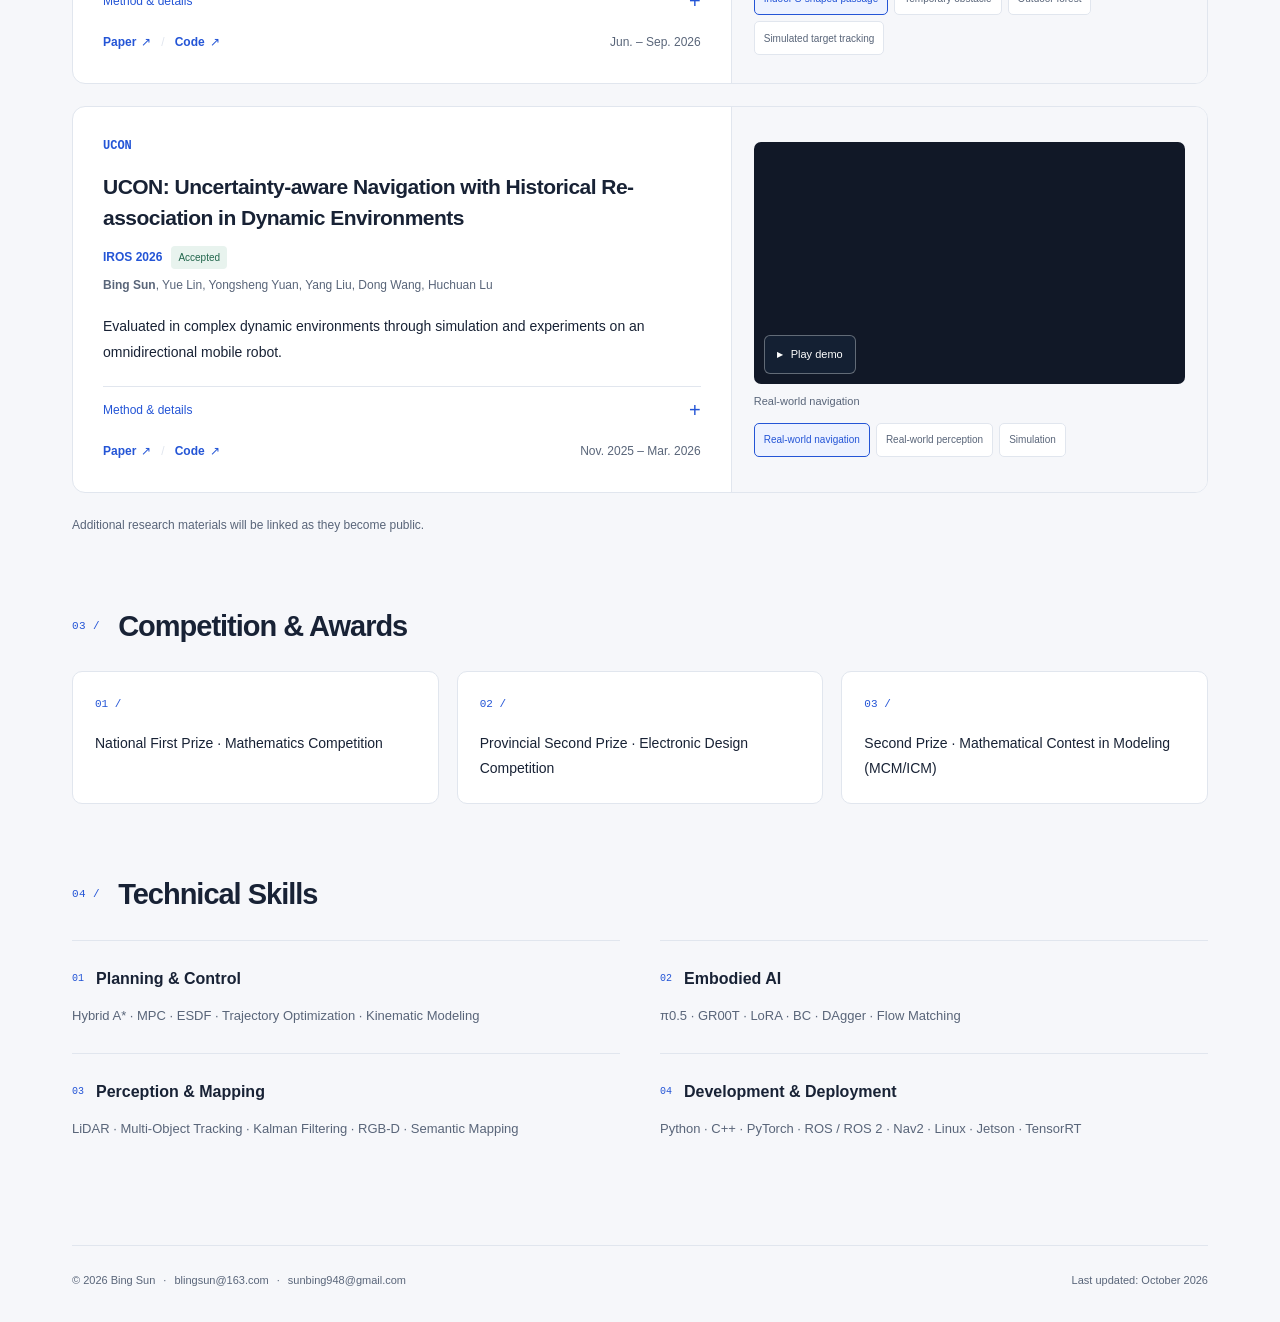
==== commit c92587aa: "Refine academic portfolio layout and CV reader design" ====
--- a/index.html
+++ b/index.html
@@ -12,7 +12,7 @@
   <meta property="og:image" content="https://bling-sun.github.io/MyHomepage/assets/portrait.jpg">
   <link rel="canonical" href="https://bling-sun.github.io/MyHomepage/">
   <link rel="icon" href="assets/favicon.svg" type="image/svg+xml">
-  <link rel="stylesheet" href="assets/styles.css?v=325a5d97824b">
+  <link rel="stylesheet" href="assets/styles.css?v=dba924e30bf0">
   <title>Bing Sun | Robotics & Embodied AI</title>
   <script src="assets/main.js?v=d4938d76d1d8" defer></script>
   <script type="application/ld+json">{"@context":"https://schema.org","@type":"Person","name":"Bing Sun","alternateName":"孙冰","url":"https://bling-sun.github.io/MyHomepage/","image":"https://bling-sun.github.io/MyHomepage/assets/portrait.jpg","email":["blingsun@163.com","sunbing948@gmail.com"],"sameAs":["https://github.com/Bling-sun"],"affiliation":{"@type":"CollegeOrUniversity","name":"Dalian University of Technology"},"knowsAbout":["Robot Navigation","Motion Planning","Vision–Language–Action Models"]}</script>
@@ -20,31 +20,38 @@
 <body>
   <a data-i18n="ui.skip" class="skip-link" href="#main">Skip to content</a>
   <header class="hero">
+    <div class="site-topbar">
+      <a class="brand" href="./" data-profile-link aria-label="Bing Sun — Homepage"><span class="brand-mark" aria-hidden="true">bs<span>.</span></span><span class="brand-name">Bing Sun</span></a>
+      <span data-i18n="topbar.caption" class="topbar-caption">RESEARCH PORTFOLIO</span>
+      <div class="display-options" aria-label="Display options">
+    <button class="tool-link" id="language-toggle" type="button" aria-label="切换为中文"><svg aria-hidden="true" viewBox="0 0 24 24" fill="none" stroke="currentColor" stroke-width="1.7" stroke-linecap="round" stroke-linejoin="round"><path d="M3 5h12M9 3v2M5 5c0 5 6 9 6 9M13 5c0 5-4 9-10 12M13 21l4-10 4 10M14.5 17h5"/></svg><span id="language-label">中文</span></button>
+    <button class="tool-link theme-toggle" id="theme-toggle" type="button" aria-label="Switch to dark theme"><svg aria-hidden="true" viewBox="0 0 24 24" fill="none" stroke="currentColor" stroke-width="1.7" stroke-linecap="round" stroke-linejoin="round"><path d="M20.9 13A9 9 0 0 1 11 3.1 9 9 0 1 0 20.9 13Z"/></svg></button>
+  </div>
+    </div>
     <div class="hero-inner">
       <div class="hero-copy">
-        <p data-i18n="hero.eyebrow" class="eyebrow">ROBOTICS / EMBODIED AI</p>
-        <h1 data-i18n="name">Bing Sun</h1><p data-i18n="role" class="role">M.Sc. Student · Dalian University of Technology</p><p data-i18n="interests" class="interests">Robot Navigation · Motion Planning · Vision–Language–Action</p><div class="toolbar" aria-label="Links and display options">
-    <a href="cv.html" class="tool-link" id="cv-link" data-profile-link><svg aria-hidden="true" viewBox="0 0 24 24" fill="none" stroke="currentColor" stroke-width="1.7" stroke-linecap="round" stroke-linejoin="round"><path d="M14 2H6a2 2 0 0 0-2 2v16a2 2 0 0 0 2 2h12a2 2 0 0 0 2-2V8Z"/><path d="M14 2v6h6M8 13h8M8 17h6"/></svg><span data-i18n="ui.cv">View CV</span></a>
-
+        <div class="eyebrow"><span class="status-dot" aria-hidden="true"></span><span data-i18n="hero.eyebrow">ROBOTICS &amp; EMBODIED AI</span></div>
+        <div class="hero-name"><h1 data-i18n="name">Bing Sun</h1><span data-i18n="name.alternate" class="alternate-name">孙冰</span></div><p data-i18n="role" class="role">M.Sc. Student · Dalian University of Technology</p>
+        <p data-i18n="hero.intro" class="hero-intro">Connecting perception, planning, and learned control for real robots.</p><p data-i18n="interests" class="interests">Robot Navigation · Motion Planning · Vision–Language–Action</p>
+        <div class="toolbar" aria-label="Links and display options">
+    <a href="cv.html" class="tool-link button-primary" id="cv-link" data-profile-link><svg aria-hidden="true" viewBox="0 0 24 24" fill="none" stroke="currentColor" stroke-width="1.7" stroke-linecap="round" stroke-linejoin="round"><path d="M14 2H6a2 2 0 0 0-2 2v16a2 2 0 0 0 2 2h12a2 2 0 0 0 2-2V8Z"/><path d="M14 2v6h6M8 13h8M8 17h6"/></svg><span data-i18n="ui.cv">View CV</span><span aria-hidden="true">↗</span></a>
     <a href="https://github.com/Bling-sun" class="tool-link" target="_blank" rel="noopener noreferrer"><svg aria-hidden="true" viewBox="0 0 24 24" fill="none" stroke="currentColor" stroke-width="1.7" stroke-linecap="round" stroke-linejoin="round"><path d="M9 19c-4.3 1.3-4.3-2.2-6-2.7M15 22v-3.9a3.4 3.4 0 0 0-1-2.7c3.3-.4 6.8-1.6 6.8-7.3a5.7 5.7 0 0 0-1.5-4A5.3 5.3 0 0 0 19.2.2S18-.2 15 1.7a13.5 13.5 0 0 0-7 0C5-.2 3.8.2 3.8.2a5.3 5.3 0 0 0-.1 3.9 5.7 5.7 0 0 0-1.5 4c0 5.7 3.5 6.9 6.8 7.3a3.4 3.4 0 0 0-1 2.7V22"/></svg><span>GitHub</span></a>
     <a href="https://mail.163.com/" class="tool-link" data-email-contact aria-haspopup="dialog"><svg aria-hidden="true" viewBox="0 0 24 24" fill="none" stroke="currentColor" stroke-width="1.7" stroke-linecap="round" stroke-linejoin="round"><rect x="3" y="5" width="18" height="14" rx="2"/><path d="m3 6 9 7 9-7"/></svg><span data-i18n="ui.email">Email</span></a>
-    <span class="toolbar-divider" aria-hidden="true"></span>
-    <button class="tool-link" id="language-toggle" type="button" aria-label="切换为中文"><svg aria-hidden="true" viewBox="0 0 24 24" fill="none" stroke="currentColor" stroke-width="1.7" stroke-linecap="round" stroke-linejoin="round"><path d="M3 5h12M9 3v2M5 5c0 5 6 9 6 9M13 5c0 5-4 9-10 12M13 21l4-10 4 10M14.5 17h5"/></svg><span id="language-label">中文</span></button>
-    <button class="tool-link theme-toggle" id="theme-toggle" type="button" aria-label="Switch to dark theme"><svg aria-hidden="true" viewBox="0 0 24 24" fill="none" stroke="currentColor" stroke-width="1.7" stroke-linecap="round" stroke-linejoin="round"><path d="M20.9 13A9 9 0 0 1 11 3.1 9 9 0 1 0 20.9 13Z"/></svg></button>
   </div>
         <a href="#projects" class="hero-cta"><span data-i18n="hero.explore">Explore my work</span><span aria-hidden="true">↗</span></a>
       </div>
       <div class="portrait-wrap"><img class="portrait" src="assets/portrait.jpg" alt="Bing Sun" width="128" height="154"><span class="portrait-caption">SHENZHEN · CHINA</span></div>
 
     </div>
+    <div class="hero-index"><div><strong>04</strong><span data-i18n="hero.projects">Selected projects</span></div><div><strong>02</strong><span data-i18n="hero.papers">Research papers</span></div><div><strong>2027</strong><span data-i18n="hero.graduation">Expected graduation</span></div><p><span data-i18n="hero.pipeline">PERCEPTION → PLANNING → ACTION</span></p></div>
   </header>
   <nav class="section-nav" aria-label="Sections"><div class="section-nav-inner"><a href="#projects"><svg aria-hidden="true" viewBox="0 0 24 24" fill="none" stroke="currentColor" stroke-width="1.7" stroke-linecap="round" stroke-linejoin="round"><rect x="3" y="3" width="7" height="7" rx="1.5"/><rect x="14" y="3" width="7" height="7" rx="1.5"/><rect x="3" y="14" width="7" height="7" rx="1.5"/><rect x="14" y="14" width="7" height="7" rx="1.5"/></svg><span data-i18n="nav.projects">Projects</span></a><a href="#papers"><svg aria-hidden="true" viewBox="0 0 24 24" fill="none" stroke="currentColor" stroke-width="1.7" stroke-linecap="round" stroke-linejoin="round"><path d="M14 3H6a2 2 0 0 0-2 2v14a2 2 0 0 0 2 2h12a2 2 0 0 0 2-2V9Z"/><path d="M14 3v6h6M8 13h8M8 17h5"/></svg><span data-i18n="nav.papers">Papers</span></a><a href="#awards"><svg aria-hidden="true" viewBox="0 0 24 24" fill="none" stroke="currentColor" stroke-width="1.7" stroke-linecap="round" stroke-linejoin="round"><path d="M8 3h8v6a4 4 0 0 1-8 0ZM8 5H4v3a4 4 0 0 0 4 4M16 5h4v3a4 4 0 0 1-4 4M12 13v5M8 21h8M9 18h6v3H9Z"/></svg><span data-i18n="nav.awards">Awards</span></a><a href="#skills"><svg aria-hidden="true" viewBox="0 0 24 24" fill="none" stroke="currentColor" stroke-width="1.7" stroke-linecap="round" stroke-linejoin="round"><path d="m8 7-5 5 5 5M16 7l5 5-5 5M14 4l-4 16"/></svg><span data-i18n="nav.skills">Skills</span></a></div></nav>
   <main class="container" id="main">
-    <section class="profile" aria-labelledby="about-heading"><h2 id="about-heading"><span class="emoji" aria-hidden="true">👋</span><span data-i18n="heading.about">About Me</span></h2><p data-i18n="bio.0">Hi, I&#39;m Bing Sun, a master&#39;s student in the IIAU Lab at Dalian University of Technology, with graduation expected in June 2027.</p><p data-i18n="bio.1">My research focuses on autonomous robot navigation, motion planning, and task understanding and action generation with vision–language–action (VLA) models. I work on connecting perception, planning, and learned control policies for real robots.</p><p data-i18n="bio.2">During my internship at RoboScience, I worked on semantic mapping and navigation, robotic parcel sorting, and long-horizon tea preparation. I also participated in multi-agent research through a Tsinghua University exchange and an NSFC major project.</p></section>
-    <section id="projects" aria-labelledby="projects-heading"><div class="section-heading"><h2 id="projects-heading"><span class="emoji" aria-hidden="true">🛠️</span><span data-i18n="heading.projects">Projects</span></h2><span class="section-count">04</span></div><div class="project-grid"><article class="entry project has-media" id="tea">
+    <section class="profile" aria-labelledby="about-heading"><div class="profile-label"><p data-i18n="about.eyebrow" class="eyebrow">THE BACKGROUND</p><h2 id="about-heading"><span data-i18n="heading.about">A little about me.</span></h2></div><div class="profile-body"><p data-i18n="bio.0">Hi, I&#39;m Bing Sun, a master&#39;s student in the IIAU Lab at Dalian University of Technology, with graduation expected in June 2027.</p><p data-i18n="bio.1">My research focuses on autonomous robot navigation, motion planning, and task understanding and action generation with vision–language–action (VLA) models. I work on connecting perception, planning, and learned control policies for real robots.</p><p data-i18n="bio.2">During my internship at RoboScience, I worked on semantic mapping and navigation, robotic parcel sorting, and long-horizon tea preparation. I also participated in multi-agent research through a Tsinghua University exchange and an NSFC major project.</p></div></section>
+    <section id="projects" aria-labelledby="projects-heading"><div class="section-heading"><div class="section-title"><span class="section-index" aria-hidden="true">01 /</span><h2 id="projects-heading"><span data-i18n="heading.projects">Projects</span></h2></div><span class="section-count">04</span></div><div class="project-grid"><article class="entry project has-media" id="tea">
       <div class="entry-content">
       <div class="entry-kicker"><span class="project-number">01</span><div class="tags"><span>π0.5</span><span>DINO</span><span>DAgger</span></div></div>
-      <div class="entry-heading"><h3><span class="emoji" aria-hidden="true">🍵</span><span data-i18n="project.0.title">Long-Horizon Tea Preparation with π0.5</span></h3>
+      <div class="entry-heading"><h3><span data-i18n="project.0.title">Long-Horizon Tea Preparation with π0.5</span></h3>
       <div class="entry-meta"><span data-i18n="project.0.date" class="date">Sep. – Oct. 2026</span></div></div>
       <div class="attribution"><span data-i18n="project.0.attribution">RoboScience · Internship</span></div>
       <div class="entry-body"><p data-i18n="project.0.result" class="result">Real-robot validation includes teapot lid opening and water pouring for brewing; longer task sequences are being refined.</p>
@@ -58,7 +65,7 @@
       </figure></div></article><article class="entry project has-media" id="sorting">
       <div class="entry-content">
       <div class="entry-kicker"><span class="project-number">02</span><div class="tags"><span>GR00T</span><span>π0.5</span><span>DAgger</span></div></div>
-      <div class="entry-heading"><h3><span class="emoji" aria-hidden="true">📦</span><span data-i18n="project.1.title">VLA Policies for Robotic Parcel Sorting</span></h3>
+      <div class="entry-heading"><h3><span data-i18n="project.1.title">VLA Policies for Robotic Parcel Sorting</span></h3>
       <div class="entry-meta"><span data-i18n="project.1.date" class="date">Jul. – Sep. 2026</span></div></div>
       <div class="attribution"><span data-i18n="project.1.attribution">RoboScience · Internship</span></div>
       <div class="entry-body"><p data-i18n="project.1.result" class="result">Real-robot testing achieved a 97% task success rate and a sorting throughput of 1,139 parcels per hour.</p>
@@ -72,7 +79,7 @@
       </figure></div></article><article class="entry project has-media" id="navigation">
       <div class="entry-content">
       <div class="entry-kicker"><span class="project-number">03</span><div class="tags"><span>ROS 2</span><span>Nav2</span><span>Semantic Mapping</span></div></div>
-      <div class="entry-heading"><h3><span class="emoji" aria-hidden="true">📍</span><span data-i18n="project.2.title">Semantic Mapping and Autonomous Warehouse Navigation</span></h3>
+      <div class="entry-heading"><h3><span data-i18n="project.2.title">Semantic Mapping and Autonomous Warehouse Navigation</span></h3>
       <div class="entry-meta"><span data-i18n="project.2.date" class="date">Apr. – Jun. 2026</span></div></div>
       <div class="attribution"><span data-i18n="project.2.attribution">RoboScience · Internship</span></div>
       <div class="entry-body"><p data-i18n="project.2.result" class="result">Integrated and deployed the perception-to-control system for navigation to specified shelves and work areas.</p>
@@ -91,7 +98,7 @@
       </figure><div class="media-selector" role="group" aria-label="Demo scenes"><button type="button" data-media-index="0" aria-pressed="true"><span data-i18n="project.2.media.0.selector">Navigation demo</span></button><button type="button" data-media-index="1" aria-pressed="false"><span data-i18n="project.2.media.1.selector">Mapping result</span></button></div></div></article><article class="entry project has-media" id="multi-agent">
       <div class="entry-content">
       <div class="entry-kicker"><span class="project-number">04</span><div class="tags"><span>3v3</span><span>Multi-Robot</span><span>Motion Planning</span></div></div>
-      <div class="entry-heading"><h3><span class="emoji" aria-hidden="true">🤝</span><span data-i18n="project.3.title">Multi-Agent Coordination and Motion Planning in Open Environments</span></h3>
+      <div class="entry-heading"><h3><span data-i18n="project.3.title">Multi-Agent Coordination and Motion Planning in Open Environments</span></h3>
       <div class="entry-meta"><span data-i18n="project.3.date" class="date">Jul. – Dec. 2025</span></div></div>
       <div class="attribution"><span data-i18n="project.3.attribution">Tsinghua University Exchange · NSFC Major Project</span></div>
       <div class="entry-body"><p data-i18n="project.3.result" class="result">Deployed and evaluated on Mecanum-wheel, Ackermann, and omnidirectional robots, as well as UAVs, in indoor ramps and outdoor forest environments.</p>
@@ -108,10 +115,10 @@
 
         </div><figcaption data-i18n="project.3.media.1.caption">Multi-robot experimental platform</figcaption>
       </figure><div class="media-selector" role="group" aria-label="Demo scenes"><button type="button" data-media-index="0" aria-pressed="true"><span data-i18n="project.3.media.0.selector">Outdoor perception &amp; planning</span></button><button type="button" data-media-index="1" aria-pressed="false"><span data-i18n="project.3.media.1.selector">Multi-robot experimental platform</span></button></div></div></article></div></section>
-    <section id="papers" aria-labelledby="papers-heading"><div class="section-heading"><h2 id="papers-heading"><span class="emoji" aria-hidden="true">📄</span><span data-i18n="heading.papers">Papers</span></h2><span class="section-count">02</span></div><article class="entry paper has-media" id="leco">
+    <section id="papers" aria-labelledby="papers-heading"><div class="section-heading"><div class="section-title"><span class="section-index" aria-hidden="true">02 /</span><h2 id="papers-heading"><span data-i18n="heading.papers">Papers</span></h2></div><span class="section-count">02</span></div><article class="entry paper has-media" id="leco">
       <div class="entry-content">
       <div class="entry-kicker">LECO</div>
-      <div class="entry-heading"><h3><span class="emoji" aria-hidden="true">🎯</span><span data-i18n="paper.0.title">Learning Direct Control from Optimization for Dynamic Target Tracking</span></h3>
+      <div class="entry-heading"><h3><span data-i18n="paper.0.title">Learning Direct Control from Optimization for Dynamic Target Tracking</span></h3>
       <div class="entry-meta"><span class="venue">ICRA 2027</span><span data-i18n="paper.0.status" class="status review">Under review</span></div></div>
       <div class="attribution"><span class="authors"><strong data-i18n="paper.0.attribution.name">Bing Sun</strong><span data-i18n="paper.0.attribution.remaining"> · First author</span></span></div>
       <div class="entry-body"><p data-i18n="paper.0.result" class="result">Across tested obstacle densities, linear-velocity jerk RMS decreased by 33.2%–47.6% relative to the next-best baseline; computation took 4.25–5.63 ms per cycle, with success rates above 80%. Validated on HUNTER 2.0 and Unitree G1-D platforms.</p>
@@ -140,7 +147,7 @@
       </figure><div class="media-selector" role="group" aria-label="Demo scenes"><button type="button" data-media-index="0" aria-pressed="true"><span data-i18n="paper.0.media.0.selector">Indoor S-shaped passage</span></button><button type="button" data-media-index="1" aria-pressed="false"><span data-i18n="paper.0.media.1.selector">Temporary obstacle</span></button><button type="button" data-media-index="2" aria-pressed="false"><span data-i18n="paper.0.media.2.selector">Outdoor forest</span></button><button type="button" data-media-index="3" aria-pressed="false"><span data-i18n="paper.0.media.3.selector">Simulated target tracking</span></button></div></div></article><article class="entry paper has-media" id="ucon">
       <div class="entry-content">
       <div class="entry-kicker">UCON</div>
-      <div class="entry-heading"><h3><span class="emoji" aria-hidden="true">🛡️</span><span data-i18n="paper.1.title">UCON: Uncertainty-aware Navigation with Historical Re-association in Dynamic Environments</span></h3>
+      <div class="entry-heading"><h3><span data-i18n="paper.1.title">UCON: Uncertainty-aware Navigation with Historical Re-association in Dynamic Environments</span></h3>
       <div class="entry-meta"><span class="venue">IROS 2026</span><span data-i18n="paper.1.status" class="status accepted">Accepted</span></div></div>
       <div class="attribution"><span class="authors"><strong data-i18n="paper.1.attribution.name">Bing Sun</strong><span data-i18n="paper.1.attribution.remaining">, Yue Lin, Yongsheng Yuan, Yang Liu, Dong Wang, Huchuan Lu</span></span></div>
       <div class="entry-body"><p data-i18n="paper.1.result" class="result">Evaluated in complex dynamic environments through simulation and experiments on an omnidirectional mobile robot.</p>
@@ -162,8 +169,8 @@
         <button class="demo-toggle" type="button" data-kind="video" data-poster="assets/demos/ucon-simulation.jpg" aria-pressed="false"><span class="play-icon" aria-hidden="true">▶</span><span data-demo-text><span data-i18n="paper.1.media.2.play">Play demo</span></span></button>
         </div><figcaption data-i18n="paper.1.media.2.caption">Simulation</figcaption>
       </figure><div class="media-selector" role="group" aria-label="Demo scenes"><button type="button" data-media-index="0" aria-pressed="true"><span data-i18n="paper.1.media.0.selector">Real-world navigation</span></button><button type="button" data-media-index="1" aria-pressed="false"><span data-i18n="paper.1.media.1.selector">Real-world perception</span></button><button type="button" data-media-index="2" aria-pressed="false"><span data-i18n="paper.1.media.2.selector">Simulation</span></button></div></div></article><p data-i18n="papers.note" class="section-note">Additional research materials will be linked as they become public.</p></section>
-    <section id="awards" aria-labelledby="awards-heading"><div class="section-heading"><h2 id="awards-heading"><span class="emoji" aria-hidden="true">🏆</span><span data-i18n="heading.awards">Competition &amp; Awards</span></h2></div><ul class="awards-list"><li data-i18n="award.0">National First Prize · Mathematics Competition</li><li data-i18n="award.1">Provincial Second Prize · Electronic Design Competition</li><li data-i18n="award.2">Second Prize · Mathematical Contest in Modeling (MCM/ICM)</li></ul></section>
-    <section id="skills" aria-labelledby="skills-heading"><div class="section-heading"><h2 id="skills-heading"><span class="emoji" aria-hidden="true">💻</span><span data-i18n="heading.skills">Technical Skills</span></h2></div><dl class="skills-list"><div><dt><span class="emoji" aria-hidden="true">📍</span><span data-i18n="skill.0.label">Planning &amp; Control</span></dt><dd>Hybrid A* · MPC · ESDF · Trajectory Optimization · Kinematic Modeling</dd></div><div><dt><span class="emoji" aria-hidden="true">🤖</span><span data-i18n="skill.1.label">Embodied AI</span></dt><dd>π0.5 · GR00T · LoRA · BC · DAgger · Flow Matching</dd></div><div><dt><span class="emoji" aria-hidden="true">👁️</span><span data-i18n="skill.2.label">Perception &amp; Mapping</span></dt><dd>LiDAR · Multi-Object Tracking · Kalman Filtering · RGB-D · Semantic Mapping</dd></div><div><dt><span class="emoji" aria-hidden="true">💻</span><span data-i18n="skill.3.label">Development &amp; Deployment</span></dt><dd>Python · C++ · PyTorch · ROS / ROS 2 · Nav2 · Linux · Jetson · TensorRT</dd></div></dl></section>
+    <section id="awards" aria-labelledby="awards-heading"><div class="section-heading"><div class="section-title"><span class="section-index" aria-hidden="true">03 /</span><h2 id="awards-heading"><span data-i18n="heading.awards">Competition &amp; Awards</span></h2></div></div><ul class="awards-list"><li data-i18n="award.0">National First Prize · Mathematics Competition</li><li data-i18n="award.1">Provincial Second Prize · Electronic Design Competition</li><li data-i18n="award.2">Second Prize · Mathematical Contest in Modeling (MCM/ICM)</li></ul></section>
+    <section id="skills" aria-labelledby="skills-heading"><div class="section-heading"><div class="section-title"><span class="section-index" aria-hidden="true">04 /</span><h2 id="skills-heading"><span data-i18n="heading.skills">Technical Skills</span></h2></div></div><dl class="skills-list"><div><dt><span class="skill-index" aria-hidden="true">01</span><span data-i18n="skill.0.label">Planning &amp; Control</span></dt><dd>Hybrid A* · MPC · ESDF · Trajectory Optimization · Kinematic Modeling</dd></div><div><dt><span class="skill-index" aria-hidden="true">02</span><span data-i18n="skill.1.label">Embodied AI</span></dt><dd>π0.5 · GR00T · LoRA · BC · DAgger · Flow Matching</dd></div><div><dt><span class="skill-index" aria-hidden="true">03</span><span data-i18n="skill.2.label">Perception &amp; Mapping</span></dt><dd>LiDAR · Multi-Object Tracking · Kalman Filtering · RGB-D · Semantic Mapping</dd></div><div><dt><span class="skill-index" aria-hidden="true">04</span><span data-i18n="skill.3.label">Development &amp; Deployment</span></dt><dd>Python · C++ · PyTorch · ROS / ROS 2 · Nav2 · Linux · Jetson · TensorRT</dd></div></dl></section>
   </main>
   <footer class="site-footer"><div><span>© 2026 </span><span data-i18n="footer.name">Bing Sun</span><span class="footer-dot" aria-hidden="true">·</span><a href="https://mail.163.com/" data-email-contact aria-haspopup="dialog">blingsun@163.com</a><span class="footer-dot" aria-hidden="true">·</span><a href="https://mail.google.com/mail/?view=cm&amp;fs=1&amp;to=sunbing948%40gmail.com" data-email-contact aria-haspopup="dialog">sunbing948@gmail.com</a></div><div class="updated"><span data-i18n="footer.updated">Last updated: October 2026</span></div></footer>
   <dialog class="email-dialog" id="email-contact" aria-labelledby="email-title">
@@ -180,6 +187,6 @@
     </div>
     <p class="email-status" id="email-status" role="status" aria-live="polite"></p>
   </dialog>
-  <script id="translations" type="application/json">{"bio.0":{"en":"Hi, I'm Bing Sun, a master's student in the IIAU Lab at Dalian University of Technology, with graduation expected in June 2027.","zh":"你好，我是孙冰，目前在大连理工大学 IIAU Lab 攻读硕士学位，预计于 2027 年 6 月毕业。"},"bio.1":{"en":"My research focuses on autonomous robot navigation, motion planning, and task understanding and action generation with vision–language–action (VLA) models. I work on connecting perception, planning, and learned control policies for real robots.","zh":"我的研究方向是机器人自主导航、运动规划，以及基于视觉语言动作（VLA）模型的任务理解与动作生成，关注感知、规划与学习控制策略在真实机器人上的融合与应用。"},"bio.2":{"en":"During my internship at RoboScience, I worked on semantic mapping and navigation, robotic parcel sorting, and long-horizon tea preparation. I also participated in multi-agent research through a Tsinghua University exchange and an NSFC major project.","zh":"在 RoboScience 实习期间，我参与了语义建图与自主导航、机器人快递分拣及长程茶艺操作。在清华大学交流及国家自然科学基金重大项目中，我参与了多智能体协同对抗研究。"},"award.0":{"en":"National First Prize · Mathematics Competition","zh":"数学竞赛 · 国家一等奖"},"award.1":{"en":"Provincial Second Prize · Electronic Design Competition","zh":"电子设计竞赛 · 省级二等奖"},"award.2":{"en":"Second Prize · Mathematical Contest in Modeling (MCM/ICM)","zh":"美国大学生数学建模竞赛 · 二等奖"},"skill.0.label":{"en":"Planning & Control","zh":"规划与控制"},"skill.1.label":{"en":"Embodied AI","zh":"具身智能"},"skill.2.label":{"en":"Perception & Mapping","zh":"感知与建图"},"skill.3.label":{"en":"Development & Deployment","zh":"开发与部署"},"name":{"en":"Bing Sun","zh":"孙冰"},"role":{"en":"M.Sc. Student · Dalian University of Technology","zh":"硕士研究生 · 大连理工大学"},"interests":{"en":"Robot Navigation · Motion Planning · Vision–Language–Action","zh":"机器人导航 · 运动规划 · 视觉语言动作模型"},"ui.cv":{"en":"View CV","zh":"查看简历"},"ui.email":{"en":"Email","zh":"邮箱"},"ui.skip":{"en":"Skip to content","zh":"跳转到内容"},"hero.eyebrow":{"en":"ROBOTICS / EMBODIED AI","zh":"机器人 / 具身智能"},"hero.explore":{"en":"Explore my work","zh":"探索我的项目"},"nav.projects":{"en":"Projects","zh":"项目"},"nav.papers":{"en":"Papers","zh":"论文"},"nav.awards":{"en":"Awards","zh":"竞赛"},"nav.skills":{"en":"Skills","zh":"技能"},"heading.about":{"en":"About Me","zh":"个人简介"},"project.0.title":{"en":"Long-Horizon Tea Preparation with π0.5","zh":"基于 π0.5 的长程茶艺操作"},"project.0.date":{"en":"Sep. – Oct. 2026","zh":"2026.09 – 2026.10"},"project.0.description":{"en":"Built a pipeline for data collection, cleaning, policy training, and real-robot deployment. Used DINO visual features, stage-wise trajectory annotation, failure analysis, key-segment resampling, and DAgger correction data to improve long-horizon execution.","zh":"搭建数据采集、清洗、策略训练与真机部署链路。引入 DINO 视觉特征，围绕阶段切换、误差累积及失败恢复建立分阶段轨迹标注和失败归因机制，结合关键片段重采样与 DAgger 纠错数据优化长程执行。"},"project.0.attribution":{"en":"RoboScience · Internship","zh":"RoboScience · 实习"},"project.0.result":{"en":"Real-robot validation includes teapot lid opening and water pouring for brewing; longer task sequences are being refined.","zh":"完成系统集成与真机测试，已实现茶壶开盖和倒水冲泡步骤，并持续优化更长任务序列的执行能力。"},"project.0.details":{"en":"Method & details","zh":"方法与细节"},"project.0.media.0.alt":{"en":"Robot performing a tea preparation task","zh":"机器人茶艺操作演示"},"project.0.media.0.play":{"en":"Play demo","zh":"播放演示"},"project.0.media.0.caption":{"en":"Tea preparation · 2× speed","zh":"茶艺操作 · 2 倍速"},"project.1.title":{"en":"VLA Policies for Robotic Parcel Sorting","zh":"快递分拣 VLA 策略训练与实机部署"},"project.1.date":{"en":"Jul. – Sep. 2026","zh":"2026.07 – 2026.09"},"project.1.description":{"en":"Trained, compared, and deployed GR00T and π0.5 policies with an end-to-end teleoperation, preprocessing, fine-tuning, and online inference pipeline. Improved generalization under occlusion, complex stacking, and out-of-distribution states through scene stratification, trajectory screening, expert corrections, and data-mixture ablations.","zh":"基于 GR00T 和 π0.5 开展训练、性能对比与真机部署，搭建遥操作采集、数据预处理、策略微调和在线推理链路。针对包裹遮挡、复杂堆叠与分布外失败，结合场景分层、轨迹筛选、专家纠错及数据配比消融改善泛化表现。"},"project.1.attribution":{"en":"RoboScience · Internship","zh":"RoboScience · 实习"},"project.1.result":{"en":"Real-robot testing achieved a 97% task success rate and a sorting throughput of 1,139 parcels per hour.","zh":"真实机器人测试中，任务成功率达到 97%，分拣速度达到 1,139 件/小时。"},"project.1.details":{"en":"Method & details","zh":"方法与细节"},"project.1.media.0.alt":{"en":"Robot sorting parcels in a real-world demonstration","zh":"机器人包裹分类实机演示"},"project.1.media.0.play":{"en":"Play demo","zh":"播放演示"},"project.1.media.0.caption":{"en":"Parcel sorting · 2× speed","zh":"包裹分类 · 2 倍速"},"project.2.title":{"en":"Semantic Mapping and Autonomous Warehouse Navigation","zh":"面向仓库环境的语义建图与自主导航"},"project.2.date":{"en":"Apr. – Jun. 2026","zh":"2026.04 – 2026.06"},"project.2.description":{"en":"Fused object detection, semantic segmentation, point-cloud projection, and multi-frame observations to associate semantic categories with a 2D occupancy map. Integrated semantic destinations and region constraints into ROS 2 Nav2 for global planning, dynamic obstacle avoidance, and mobile-base control.","zh":"融合目标检测、语义分割、点云投影与多帧观测，实现语义类别与二维占据地图的空间关联。基于 ROS 2 Nav2 集成全局规划、局部动态避障及底盘控制，将语义目标点和区域约束融入导航任务。"},"project.2.attribution":{"en":"RoboScience · Internship","zh":"RoboScience · 实习"},"project.2.result":{"en":"Integrated and deployed the perception-to-control system for navigation to specified shelves and work areas.","zh":"完成从感知、建图到规划控制的系统联调与部署，实现面向指定货架和工作区域的自主导航。"},"project.2.details":{"en":"Method & details","zh":"方法与细节"},"project.2.media.0.alt":{"en":"Real-world robot navigation demonstration","zh":"机器人导航实机演示"},"project.2.media.0.play":{"en":"Play demo","zh":"播放演示"},"project.2.media.0.caption":{"en":"Navigation demo","zh":"导航演示"},"project.2.media.1.alt":{"en":"Warehouse point-cloud map with mapped object annotations","zh":"仓库点云地图及目标标注"},"project.2.media.1.caption":{"en":"Mapping result","zh":"建图结果"},"project.2.media.0.selector":{"en":"Navigation demo","zh":"导航演示"},"project.2.media.1.selector":{"en":"Mapping result","zh":"建图结果"},"project.3.title":{"en":"Multi-Agent Coordination and Motion Planning in Open Environments","zh":"开放环境多智能体协同对抗与运动规划"},"project.3.date":{"en":"Jul. – Dec. 2025","zh":"2025.07 – 2025.12"},"project.3.description":{"en":"Worked on dynamic target tracking, motion prediction, and coordinated pursuit for 3v3 multi-agent tasks. Developed motion planning algorithms and adapted them to different robot kinematics, obstacle avoidance requirements, and real-time control interfaces.","zh":"面向 3v3 多智能体任务，开展动态目标跟踪、运动状态预测与协同围剿策略研究。开发运动规划算法，并针对不同平台的运动学、障碍规避与实时控制需求完成适配。"},"project.3.attribution":{"en":"Tsinghua University Exchange · NSFC Major Project","zh":"清华大学交流 · 国家自然科学基金重大项目"},"project.3.result":{"en":"Deployed and evaluated on Mecanum-wheel, Ackermann, and omnidirectional robots, as well as UAVs, in indoor ramps and outdoor forest environments.","zh":"支持麦克纳姆轮、阿克曼轮、全向轮移动机器人及无人机，在室内坡道和室外森林环境中完成部署与实验验证。"},"project.3.details":{"en":"Method & details","zh":"方法与细节"},"project.3.link.code":{"en":"Code","zh":"代码"},"project.3.media.0.alt":{"en":"Outdoor robot perception and motion planning visualization","zh":"户外机器人感知与运动规划可视化"},"project.3.media.0.caption":{"en":"Outdoor perception & planning","zh":"户外感知与规划"},"project.3.media.1.alt":{"en":"Multiple mobile robots in an indoor experimental arena","zh":"室内实验场地中的多台移动机器人"},"project.3.media.1.caption":{"en":"Multi-robot experimental platform","zh":"多机器人实验平台"},"project.3.media.0.selector":{"en":"Outdoor perception & planning","zh":"户外感知与规划"},"project.3.media.1.selector":{"en":"Multi-robot experimental platform","zh":"多机器人实验平台"},"heading.projects":{"en":"Projects","zh":"项目"},"paper.0.title":{"en":"Learning Direct Control from Optimization for Dynamic Target Tracking","zh":"从优化中学习直接控制，实现动态目标跟踪"},"paper.0.status":{"en":"Under review","zh":"审稿中"},"paper.0.description":{"en":"Transfers trajectory optimization objectives into differentiable losses and backpropagates through kinematic integration to learn a control policy. The method combines target visibility, obstacle clearance, and control smoothness with decaying expert guidance, a predictive safety lock, and a classical planning fallback.","zh":"将传统轨迹优化目标转化为可微损失，通过运动学积分实现轨迹级损失向控制策略的端到端反向传播。融合目标可见性、障碍物距离与控制平滑性约束，并结合衰减式专家引导、预测性安全锁及经典规划控制回退策略。"},"paper.0.attribution.name":{"en":"Bing Sun","zh":"孙冰"},"paper.0.attribution.remaining":{"en":" · First author","zh":" · 第一作者"},"paper.0.result":{"en":"Across tested obstacle densities, linear-velocity jerk RMS decreased by 33.2%–47.6% relative to the next-best baseline; computation took 4.25–5.63 ms per cycle, with success rates above 80%. Validated on HUNTER 2.0 and Unitree G1-D platforms.","zh":"在所测试的不同障碍物密度下，线速度 Jerk RMS 较次优方法降低 33.2%–47.6%，单周期计算时间为 4.25–5.63 ms，成功率超过 80%；在 HUNTER 2.0 阿克曼底盘和宇树 G1-D 平台上完成实机验证。"},"paper.0.details":{"en":"Method & details","zh":"方法与细节"},"paper.0.link.paper":{"en":"Paper","zh":"论文"},"paper.0.link.code":{"en":"Code","zh":"代码"},"paper.0.date":{"en":"Jun. – Sep. 2026","zh":"2026.06 – 2026.09"},"paper.0.media.0.alt":{"en":"LECO · Indoor S-shaped passage","zh":"LECO · 室内 S 形通道"},"paper.0.media.0.play":{"en":"Play demo","zh":"播放演示"},"paper.0.media.0.caption":{"en":"Indoor S-shaped passage","zh":"室内 S 形通道"},"paper.0.media.1.alt":{"en":"LECO · Temporary obstacle","zh":"LECO · 临时障碍物"},"paper.0.media.1.play":{"en":"Play demo","zh":"播放演示"},"paper.0.media.1.caption":{"en":"Temporary obstacle","zh":"临时障碍物"},"paper.0.media.2.alt":{"en":"LECO · Outdoor forest","zh":"LECO · 室外森林"},"paper.0.media.2.play":{"en":"Play demo","zh":"播放演示"},"paper.0.media.2.caption":{"en":"Outdoor forest","zh":"室外森林"},"paper.0.media.3.alt":{"en":"LECO · Simulated target tracking","zh":"LECO · 仿真目标跟踪"},"paper.0.media.3.play":{"en":"Play demo","zh":"播放演示"},"paper.0.media.3.caption":{"en":"Simulated target tracking","zh":"仿真目标跟踪"},"paper.0.media.0.selector":{"en":"Indoor S-shaped passage","zh":"室内 S 形通道"},"paper.0.media.1.selector":{"en":"Temporary obstacle","zh":"临时障碍物"},"paper.0.media.2.selector":{"en":"Outdoor forest","zh":"室外森林"},"paper.0.media.3.selector":{"en":"Simulated target tracking","zh":"仿真目标跟踪"},"paper.1.title":{"en":"UCON: Uncertainty-aware Navigation with Historical Re-association in Dynamic Environments","zh":"UCON：动态环境中基于历史重关联的不确定性感知导航"},"paper.1.status":{"en":"Accepted","zh":"已录用"},"paper.1.description":{"en":"Uses point-level reassociation with historical point-cloud segments and Kalman filtering to maintain dynamic-object tracking through occlusions, missed detections, and identity switches. Predicted states and covariances form uncertainty sectors that translate dynamic collision risk into differentiable trajectory costs.","zh":"针对遮挡、漏检和 ID 切换，设计基于历史点云片段的点级重关联机制，结合卡尔曼滤波进行目标状态估计与协方差传播。基于预测状态与协方差构建不确定性扇区，将动态碰撞风险转化为可微轨迹代价。"},"paper.1.attribution.name":{"en":"Bing Sun","zh":"孙冰"},"paper.1.attribution.remaining":{"en":", Yue Lin, Yongsheng Yuan, Yang Liu, Dong Wang, Huchuan Lu","zh":"，林跃，袁永胜，刘洋，王栋，卢湖川"},"paper.1.result":{"en":"Evaluated in complex dynamic environments through simulation and experiments on an omnidirectional mobile robot.","zh":"在复杂动态环境中开展仿真及全向移动机器人实验，验证感知与规划联合方法的有效性。"},"paper.1.details":{"en":"Method & details","zh":"方法与细节"},"paper.1.link.paper":{"en":"Paper","zh":"论文"},"paper.1.link.code":{"en":"Code","zh":"代码"},"paper.1.date":{"en":"Nov. 2025 – Mar. 2026","zh":"2025.11 – 2026.03"},"paper.1.media.0.alt":{"en":"UCON · Real-world navigation","zh":"UCON · 真实导航实验"},"paper.1.media.0.play":{"en":"Play demo","zh":"播放演示"},"paper.1.media.0.caption":{"en":"Real-world navigation","zh":"真实导航实验"},"paper.1.media.1.alt":{"en":"UCON · Real-world perception","zh":"UCON · 真实感知实验"},"paper.1.media.1.play":{"en":"Play demo","zh":"播放演示"},"paper.1.media.1.caption":{"en":"Real-world perception","zh":"真实感知实验"},"paper.1.media.2.alt":{"en":"UCON · Simulation","zh":"UCON · 仿真实验"},"paper.1.media.2.play":{"en":"Play demo","zh":"播放演示"},"paper.1.media.2.caption":{"en":"Simulation","zh":"仿真实验"},"paper.1.media.0.selector":{"en":"Real-world navigation","zh":"真实导航实验"},"paper.1.media.1.selector":{"en":"Real-world perception","zh":"真实感知实验"},"paper.1.media.2.selector":{"en":"Simulation","zh":"仿真实验"},"papers.note":{"en":"Additional research materials will be linked as they become public.","zh":"更多研究资料将在公开后补充链接。"},"heading.papers":{"en":"Papers","zh":"论文"},"heading.awards":{"en":"Competition & Awards","zh":"竞赛与荣誉"},"heading.skills":{"en":"Technical Skills","zh":"专业技能"},"footer.name":{"en":"Bing Sun","zh":"孙冰"},"footer.updated":{"en":"Last updated: October 2026","zh":"最近更新：2026 年 10 月"},"contact.title":{"en":"Get in touch","zh":"联系我"},"contact.close":{"en":"Close","zh":"关闭"},"contact.description":{"en":"Copy a recipient address and write from your preferred email service. For 163 Mail, paste the address into a new message after signing in.","zh":"复制收件地址，用你常用的邮箱写信。网易邮箱需登录后新建邮件并粘贴地址。"},"contact.address.0":{"en":"Email address 1","zh":"邮箱地址 1"},"contact.copy.0":{"en":"Copy email","zh":"复制邮箱"},"contact.open.0":{"en":"Open 163 Mail ↗","zh":"打开网易邮箱 ↗"},"contact.address.1":{"en":"Email address 2","zh":"邮箱地址 2"},"contact.copy.1":{"en":"Copy email","zh":"复制邮箱"},"contact.open.1":{"en":"Compose in Gmail ↗","zh":"Gmail 网页写信 ↗"}}</script>
+  <script id="translations" type="application/json">{"bio.0":{"en":"Hi, I'm Bing Sun, a master's student in the IIAU Lab at Dalian University of Technology, with graduation expected in June 2027.","zh":"你好，我是孙冰，目前在大连理工大学 IIAU Lab 攻读硕士学位，预计于 2027 年 6 月毕业。"},"bio.1":{"en":"My research focuses on autonomous robot navigation, motion planning, and task understanding and action generation with vision–language–action (VLA) models. I work on connecting perception, planning, and learned control policies for real robots.","zh":"我的研究方向是机器人自主导航、运动规划，以及基于视觉语言动作（VLA）模型的任务理解与动作生成，关注感知、规划与学习控制策略在真实机器人上的融合与应用。"},"bio.2":{"en":"During my internship at RoboScience, I worked on semantic mapping and navigation, robotic parcel sorting, and long-horizon tea preparation. I also participated in multi-agent research through a Tsinghua University exchange and an NSFC major project.","zh":"在 RoboScience 实习期间，我参与了语义建图与自主导航、机器人快递分拣及长程茶艺操作。在清华大学交流及国家自然科学基金重大项目中，我参与了多智能体协同对抗研究。"},"award.0":{"en":"National First Prize · Mathematics Competition","zh":"数学竞赛 · 国家一等奖"},"award.1":{"en":"Provincial Second Prize · Electronic Design Competition","zh":"电子设计竞赛 · 省级二等奖"},"award.2":{"en":"Second Prize · Mathematical Contest in Modeling (MCM/ICM)","zh":"美国大学生数学建模竞赛 · 二等奖"},"skill.0.label":{"en":"Planning & Control","zh":"规划与控制"},"skill.1.label":{"en":"Embodied AI","zh":"具身智能"},"skill.2.label":{"en":"Perception & Mapping","zh":"感知与建图"},"skill.3.label":{"en":"Development & Deployment","zh":"开发与部署"},"name":{"en":"Bing Sun","zh":"孙冰"},"role":{"en":"M.Sc. Student · Dalian University of Technology","zh":"硕士研究生 · 大连理工大学"},"interests":{"en":"Robot Navigation · Motion Planning · Vision–Language–Action","zh":"机器人导航 · 运动规划 · 视觉语言动作模型"},"ui.cv":{"en":"View CV","zh":"查看简历"},"ui.email":{"en":"Email","zh":"邮箱"},"ui.skip":{"en":"Skip to content","zh":"跳转到内容"},"topbar.caption":{"en":"RESEARCH PORTFOLIO","zh":"研究与实践"},"hero.eyebrow":{"en":"ROBOTICS & EMBODIED AI","zh":"机器人与具身智能"},"name.alternate":{"en":"孙冰","zh":"Bing Sun"},"hero.intro":{"en":"Connecting perception, planning, and learned control for real robots.","zh":"连接感知、规划与学习控制，让机器人走进真实世界。"},"hero.explore":{"en":"Explore my work","zh":"探索我的项目"},"hero.projects":{"en":"Selected projects","zh":"项目实践"},"hero.papers":{"en":"Research papers","zh":"研究论文"},"hero.graduation":{"en":"Expected graduation","zh":"预计毕业"},"hero.pipeline":{"en":"PERCEPTION → PLANNING → ACTION","zh":"感知 → 规划 → 行动"},"nav.projects":{"en":"Projects","zh":"项目"},"nav.papers":{"en":"Papers","zh":"论文"},"nav.awards":{"en":"Awards","zh":"竞赛"},"nav.skills":{"en":"Skills","zh":"技能"},"about.eyebrow":{"en":"THE BACKGROUND","zh":"关于我"},"heading.about":{"en":"A little about me.","zh":"从研究到实践。"},"project.0.title":{"en":"Long-Horizon Tea Preparation with π0.5","zh":"基于 π0.5 的长程茶艺操作"},"project.0.date":{"en":"Sep. – Oct. 2026","zh":"2026.09 – 2026.10"},"project.0.description":{"en":"Built a pipeline for data collection, cleaning, policy training, and real-robot deployment. Used DINO visual features, stage-wise trajectory annotation, failure analysis, key-segment resampling, and DAgger correction data to improve long-horizon execution.","zh":"搭建数据采集、清洗、策略训练与真机部署链路。引入 DINO 视觉特征，围绕阶段切换、误差累积及失败恢复建立分阶段轨迹标注和失败归因机制，结合关键片段重采样与 DAgger 纠错数据优化长程执行。"},"project.0.attribution":{"en":"RoboScience · Internship","zh":"RoboScience · 实习"},"project.0.result":{"en":"Real-robot validation includes teapot lid opening and water pouring for brewing; longer task sequences are being refined.","zh":"完成系统集成与真机测试，已实现茶壶开盖和倒水冲泡步骤，并持续优化更长任务序列的执行能力。"},"project.0.details":{"en":"Method & details","zh":"方法与细节"},"project.0.media.0.alt":{"en":"Robot performing a tea preparation task","zh":"机器人茶艺操作演示"},"project.0.media.0.play":{"en":"Play demo","zh":"播放演示"},"project.0.media.0.caption":{"en":"Tea preparation · 2× speed","zh":"茶艺操作 · 2 倍速"},"project.1.title":{"en":"VLA Policies for Robotic Parcel Sorting","zh":"快递分拣 VLA 策略训练与实机部署"},"project.1.date":{"en":"Jul. – Sep. 2026","zh":"2026.07 – 2026.09"},"project.1.description":{"en":"Trained, compared, and deployed GR00T and π0.5 policies with an end-to-end teleoperation, preprocessing, fine-tuning, and online inference pipeline. Improved generalization under occlusion, complex stacking, and out-of-distribution states through scene stratification, trajectory screening, expert corrections, and data-mixture ablations.","zh":"基于 GR00T 和 π0.5 开展训练、性能对比与真机部署，搭建遥操作采集、数据预处理、策略微调和在线推理链路。针对包裹遮挡、复杂堆叠与分布外失败，结合场景分层、轨迹筛选、专家纠错及数据配比消融改善泛化表现。"},"project.1.attribution":{"en":"RoboScience · Internship","zh":"RoboScience · 实习"},"project.1.result":{"en":"Real-robot testing achieved a 97% task success rate and a sorting throughput of 1,139 parcels per hour.","zh":"真实机器人测试中，任务成功率达到 97%，分拣速度达到 1,139 件/小时。"},"project.1.details":{"en":"Method & details","zh":"方法与细节"},"project.1.media.0.alt":{"en":"Robot sorting parcels in a real-world demonstration","zh":"机器人包裹分类实机演示"},"project.1.media.0.play":{"en":"Play demo","zh":"播放演示"},"project.1.media.0.caption":{"en":"Parcel sorting · 2× speed","zh":"包裹分类 · 2 倍速"},"project.2.title":{"en":"Semantic Mapping and Autonomous Warehouse Navigation","zh":"面向仓库环境的语义建图与自主导航"},"project.2.date":{"en":"Apr. – Jun. 2026","zh":"2026.04 – 2026.06"},"project.2.description":{"en":"Fused object detection, semantic segmentation, point-cloud projection, and multi-frame observations to associate semantic categories with a 2D occupancy map. Integrated semantic destinations and region constraints into ROS 2 Nav2 for global planning, dynamic obstacle avoidance, and mobile-base control.","zh":"融合目标检测、语义分割、点云投影与多帧观测，实现语义类别与二维占据地图的空间关联。基于 ROS 2 Nav2 集成全局规划、局部动态避障及底盘控制，将语义目标点和区域约束融入导航任务。"},"project.2.attribution":{"en":"RoboScience · Internship","zh":"RoboScience · 实习"},"project.2.result":{"en":"Integrated and deployed the perception-to-control system for navigation to specified shelves and work areas.","zh":"完成从感知、建图到规划控制的系统联调与部署，实现面向指定货架和工作区域的自主导航。"},"project.2.details":{"en":"Method & details","zh":"方法与细节"},"project.2.media.0.alt":{"en":"Real-world robot navigation demonstration","zh":"机器人导航实机演示"},"project.2.media.0.play":{"en":"Play demo","zh":"播放演示"},"project.2.media.0.caption":{"en":"Navigation demo","zh":"导航演示"},"project.2.media.1.alt":{"en":"Warehouse point-cloud map with mapped object annotations","zh":"仓库点云地图及目标标注"},"project.2.media.1.caption":{"en":"Mapping result","zh":"建图结果"},"project.2.media.0.selector":{"en":"Navigation demo","zh":"导航演示"},"project.2.media.1.selector":{"en":"Mapping result","zh":"建图结果"},"project.3.title":{"en":"Multi-Agent Coordination and Motion Planning in Open Environments","zh":"开放环境多智能体协同对抗与运动规划"},"project.3.date":{"en":"Jul. – Dec. 2025","zh":"2025.07 – 2025.12"},"project.3.description":{"en":"Worked on dynamic target tracking, motion prediction, and coordinated pursuit for 3v3 multi-agent tasks. Developed motion planning algorithms and adapted them to different robot kinematics, obstacle avoidance requirements, and real-time control interfaces.","zh":"面向 3v3 多智能体任务，开展动态目标跟踪、运动状态预测与协同围剿策略研究。开发运动规划算法，并针对不同平台的运动学、障碍规避与实时控制需求完成适配。"},"project.3.attribution":{"en":"Tsinghua University Exchange · NSFC Major Project","zh":"清华大学交流 · 国家自然科学基金重大项目"},"project.3.result":{"en":"Deployed and evaluated on Mecanum-wheel, Ackermann, and omnidirectional robots, as well as UAVs, in indoor ramps and outdoor forest environments.","zh":"支持麦克纳姆轮、阿克曼轮、全向轮移动机器人及无人机，在室内坡道和室外森林环境中完成部署与实验验证。"},"project.3.details":{"en":"Method & details","zh":"方法与细节"},"project.3.link.code":{"en":"Code","zh":"代码"},"project.3.media.0.alt":{"en":"Outdoor robot perception and motion planning visualization","zh":"户外机器人感知与运动规划可视化"},"project.3.media.0.caption":{"en":"Outdoor perception & planning","zh":"户外感知与规划"},"project.3.media.1.alt":{"en":"Multiple mobile robots in an indoor experimental arena","zh":"室内实验场地中的多台移动机器人"},"project.3.media.1.caption":{"en":"Multi-robot experimental platform","zh":"多机器人实验平台"},"project.3.media.0.selector":{"en":"Outdoor perception & planning","zh":"户外感知与规划"},"project.3.media.1.selector":{"en":"Multi-robot experimental platform","zh":"多机器人实验平台"},"heading.projects":{"en":"Projects","zh":"项目"},"paper.0.title":{"en":"Learning Direct Control from Optimization for Dynamic Target Tracking","zh":"从优化中学习直接控制，实现动态目标跟踪"},"paper.0.status":{"en":"Under review","zh":"审稿中"},"paper.0.description":{"en":"Transfers trajectory optimization objectives into differentiable losses and backpropagates through kinematic integration to learn a control policy. The method combines target visibility, obstacle clearance, and control smoothness with decaying expert guidance, a predictive safety lock, and a classical planning fallback.","zh":"将传统轨迹优化目标转化为可微损失，通过运动学积分实现轨迹级损失向控制策略的端到端反向传播。融合目标可见性、障碍物距离与控制平滑性约束，并结合衰减式专家引导、预测性安全锁及经典规划控制回退策略。"},"paper.0.attribution.name":{"en":"Bing Sun","zh":"孙冰"},"paper.0.attribution.remaining":{"en":" · First author","zh":" · 第一作者"},"paper.0.result":{"en":"Across tested obstacle densities, linear-velocity jerk RMS decreased by 33.2%–47.6% relative to the next-best baseline; computation took 4.25–5.63 ms per cycle, with success rates above 80%. Validated on HUNTER 2.0 and Unitree G1-D platforms.","zh":"在所测试的不同障碍物密度下，线速度 Jerk RMS 较次优方法降低 33.2%–47.6%，单周期计算时间为 4.25–5.63 ms，成功率超过 80%；在 HUNTER 2.0 阿克曼底盘和宇树 G1-D 平台上完成实机验证。"},"paper.0.details":{"en":"Method & details","zh":"方法与细节"},"paper.0.link.paper":{"en":"Paper","zh":"论文"},"paper.0.link.code":{"en":"Code","zh":"代码"},"paper.0.date":{"en":"Jun. – Sep. 2026","zh":"2026.06 – 2026.09"},"paper.0.media.0.alt":{"en":"LECO · Indoor S-shaped passage","zh":"LECO · 室内 S 形通道"},"paper.0.media.0.play":{"en":"Play demo","zh":"播放演示"},"paper.0.media.0.caption":{"en":"Indoor S-shaped passage","zh":"室内 S 形通道"},"paper.0.media.1.alt":{"en":"LECO · Temporary obstacle","zh":"LECO · 临时障碍物"},"paper.0.media.1.play":{"en":"Play demo","zh":"播放演示"},"paper.0.media.1.caption":{"en":"Temporary obstacle","zh":"临时障碍物"},"paper.0.media.2.alt":{"en":"LECO · Outdoor forest","zh":"LECO · 室外森林"},"paper.0.media.2.play":{"en":"Play demo","zh":"播放演示"},"paper.0.media.2.caption":{"en":"Outdoor forest","zh":"室外森林"},"paper.0.media.3.alt":{"en":"LECO · Simulated target tracking","zh":"LECO · 仿真目标跟踪"},"paper.0.media.3.play":{"en":"Play demo","zh":"播放演示"},"paper.0.media.3.caption":{"en":"Simulated target tracking","zh":"仿真目标跟踪"},"paper.0.media.0.selector":{"en":"Indoor S-shaped passage","zh":"室内 S 形通道"},"paper.0.media.1.selector":{"en":"Temporary obstacle","zh":"临时障碍物"},"paper.0.media.2.selector":{"en":"Outdoor forest","zh":"室外森林"},"paper.0.media.3.selector":{"en":"Simulated target tracking","zh":"仿真目标跟踪"},"paper.1.title":{"en":"UCON: Uncertainty-aware Navigation with Historical Re-association in Dynamic Environments","zh":"UCON：动态环境中基于历史重关联的不确定性感知导航"},"paper.1.status":{"en":"Accepted","zh":"已录用"},"paper.1.description":{"en":"Uses point-level reassociation with historical point-cloud segments and Kalman filtering to maintain dynamic-object tracking through occlusions, missed detections, and identity switches. Predicted states and covariances form uncertainty sectors that translate dynamic collision risk into differentiable trajectory costs.","zh":"针对遮挡、漏检和 ID 切换，设计基于历史点云片段的点级重关联机制，结合卡尔曼滤波进行目标状态估计与协方差传播。基于预测状态与协方差构建不确定性扇区，将动态碰撞风险转化为可微轨迹代价。"},"paper.1.attribution.name":{"en":"Bing Sun","zh":"孙冰"},"paper.1.attribution.remaining":{"en":", Yue Lin, Yongsheng Yuan, Yang Liu, Dong Wang, Huchuan Lu","zh":"，林跃，袁永胜，刘洋，王栋，卢湖川"},"paper.1.result":{"en":"Evaluated in complex dynamic environments through simulation and experiments on an omnidirectional mobile robot.","zh":"在复杂动态环境中开展仿真及全向移动机器人实验，验证感知与规划联合方法的有效性。"},"paper.1.details":{"en":"Method & details","zh":"方法与细节"},"paper.1.link.paper":{"en":"Paper","zh":"论文"},"paper.1.link.code":{"en":"Code","zh":"代码"},"paper.1.date":{"en":"Nov. 2025 – Mar. 2026","zh":"2025.11 – 2026.03"},"paper.1.media.0.alt":{"en":"UCON · Real-world navigation","zh":"UCON · 真实导航实验"},"paper.1.media.0.play":{"en":"Play demo","zh":"播放演示"},"paper.1.media.0.caption":{"en":"Real-world navigation","zh":"真实导航实验"},"paper.1.media.1.alt":{"en":"UCON · Real-world perception","zh":"UCON · 真实感知实验"},"paper.1.media.1.play":{"en":"Play demo","zh":"播放演示"},"paper.1.media.1.caption":{"en":"Real-world perception","zh":"真实感知实验"},"paper.1.media.2.alt":{"en":"UCON · Simulation","zh":"UCON · 仿真实验"},"paper.1.media.2.play":{"en":"Play demo","zh":"播放演示"},"paper.1.media.2.caption":{"en":"Simulation","zh":"仿真实验"},"paper.1.media.0.selector":{"en":"Real-world navigation","zh":"真实导航实验"},"paper.1.media.1.selector":{"en":"Real-world perception","zh":"真实感知实验"},"paper.1.media.2.selector":{"en":"Simulation","zh":"仿真实验"},"papers.note":{"en":"Additional research materials will be linked as they become public.","zh":"更多研究资料将在公开后补充链接。"},"heading.papers":{"en":"Papers","zh":"论文"},"heading.awards":{"en":"Competition & Awards","zh":"竞赛与荣誉"},"heading.skills":{"en":"Technical Skills","zh":"专业技能"},"footer.name":{"en":"Bing Sun","zh":"孙冰"},"footer.updated":{"en":"Last updated: October 2026","zh":"最近更新：2026 年 10 月"},"contact.title":{"en":"Get in touch","zh":"联系我"},"contact.close":{"en":"Close","zh":"关闭"},"contact.description":{"en":"Copy a recipient address and write from your preferred email service. For 163 Mail, paste the address into a new message after signing in.","zh":"复制收件地址，用你常用的邮箱写信。网易邮箱需登录后新建邮件并粘贴地址。"},"contact.address.0":{"en":"Email address 1","zh":"邮箱地址 1"},"contact.copy.0":{"en":"Copy email","zh":"复制邮箱"},"contact.open.0":{"en":"Open 163 Mail ↗","zh":"打开网易邮箱 ↗"},"contact.address.1":{"en":"Email address 2","zh":"邮箱地址 2"},"contact.copy.1":{"en":"Copy email","zh":"复制邮箱"},"contact.open.1":{"en":"Compose in Gmail ↗","zh":"Gmail 网页写信 ↗"}}</script>
 </body>
 </html>
--- a/assets/styles.css
+++ b/assets/styles.css
@@ -1,212 +1,328 @@
-:root { color-scheme: light; --bg:#f5f8fd; --surface:#fff; --ink:#1e304b; --muted:#536780; --line:#d9e3f2; --accent:#2463b5; --soft:#eaf2fd; --shadow:0 14px 36px #1a4f9510; }
-:root[data-theme="dark"] { color-scheme:dark; --bg:#101b2c; --surface:#19283e; --ink:#e5edf9; --muted:#b3c3d9; --line:#344964; --accent:#92c3ff; --soft:#213750; --shadow:0 18px 44px #0002; }
-* { box-sizing:border-box; }
-[hidden] { display:none !important; }
-html { scroll-behavior:smooth; scroll-padding-top:90px; }
-body { margin:0; color:var(--ink); background:var(--bg); font:16px/1.75 -apple-system,BlinkMacSystemFont,"Segoe UI","Microsoft YaHei",sans-serif; }
-a { color:var(--accent); text-decoration:none; }
-a:hover { text-decoration:underline; text-underline-offset:5px; }
-button { font:inherit; cursor:pointer; }
-a,button,summary { -webkit-tap-highlight-color:transparent; }
-:focus-visible { outline:3px solid #bd862d; outline-offset:5px; }
-.skip-link { position:absolute; top:12px; left:12px; z-index:20; transform:translateY(-200%); background:var(--surface); padding:10px 18px; }
-.skip-link:focus { transform:none; }
-.hero { overflow:hidden; background:radial-gradient(ellipse at 85% 25%,var(--soft),transparent 60%); }
-.hero-inner { max-width:1240px; margin:auto; padding:44px 40px 38px; display:grid; grid-template-columns:minmax(0,1fr) 112px; align-items:center; gap:44px; }
-.eyebrow { margin:0 0 12px; color:var(--accent); font:600 12px/1.5 ui-monospace,Consolas,monospace; letter-spacing:.2em; }
-h1 { font-size:38px; line-height:1.2; letter-spacing:-.025em; font-weight:650; margin:0 0 12px; }
-.role { font-size:17px; margin:0 0 5px; }
-.interests { font-size:16px; color:var(--muted); max-width:720px; margin:0; }
-.portrait-wrap { position:relative; padding:6px 6px 12px; border:1px solid var(--line); border-radius:12px; background:var(--surface); box-shadow:var(--shadow); }
-.portrait { display:block; width:100%; height:126px; object-fit:cover; object-position:center 25%; border-radius:8px; }
-.portrait-caption { display:block; text-align:center; font:9px/1 ui-monospace,Consolas,monospace; white-space:nowrap; margin-top:10px; color:var(--muted); }
-.toolbar { display:flex; align-items:center; flex-wrap:wrap; gap:8px; margin-top:18px; }
-.tool-link { display:inline-flex; align-items:center; justify-content:center; gap:7px; color:var(--ink); font-size:14px; line-height:1.5; min-height:40px; padding:8px 12px; background:var(--surface); border:1px solid var(--line); border-radius:7px; transition:background .18s,border-color .18s; }
-.tool-link:hover { background:var(--soft); border-color:var(--accent); text-decoration:none; }
-.tool-link svg { width:16px; height:16px; }
-.toolbar-divider { height:22px; width:1px; background:var(--line); margin:0 3px; }
-.email-dialog { width:calc(100% - 32px); max-width:460px; max-height:calc(100% - 32px); padding:24px; border:1px solid var(--line); border-radius:16px; background:var(--surface); color:var(--ink); box-shadow:var(--shadow); }
-.email-dialog::backdrop { background:#101b2c88; backdrop-filter:blur(4px); }
-.email-heading { display:flex; align-items:center; justify-content:space-between; gap:16px; }
-.email-heading h2 { font-size:24px; }
-.email-dialog p { color:var(--muted); }
-.email-dialog label { display:block; font-size:14px; margin-bottom:6px; }
-.email-dialog input { width:100%; min-width:0; padding:12px; border:1px solid var(--line); border-radius:8px; background:var(--bg); color:var(--ink); font:inherit; }
-.email-actions { display:flex; flex-wrap:wrap; gap:10px; margin-top:16px; }
-.email-actions button { background:var(--accent); color:var(--surface); }
-.email-status { min-height:1.75em; margin-bottom:0; font-size:14px; }
-.email-option + .email-option { margin-top:22px; padding-top:20px; border-top:1px solid var(--line); }
-.hero-cta { display:inline-flex; gap:35px; align-items:center; color:var(--accent); margin-top:18px; border-bottom:1px solid var(--accent); padding-bottom:4px; font-size:14px; font-weight:600; }
-.hero-cta:hover { text-decoration:none; }
-.hero-cta span:last-child { transition:transform .2s; }
-.hero-cta:hover span:last-child { transform:translate(3px,-3px); }
-.section-nav { position:sticky; top:0; z-index:5; display:flex; justify-content:center; border-block:1px solid var(--line); background:var(--surface); padding:10px 40px; box-shadow:0 4px 16px #16386205; }
-.section-nav-inner { display:grid; grid-template-columns:repeat(4,minmax(0,1fr)); gap:4px; width:100%; max-width:1160px; padding:4px; border:1px solid var(--line); border-radius:14px; background:var(--bg); }
-.section-nav a { display:flex; align-items:center; justify-content:center; gap:9px; min-width:0; min-height:44px; padding:9px 12px; border-radius:10px; font-size:15px; line-height:1.4; font-weight:600; white-space:nowrap; color:var(--muted); transition:background .18s,color .18s,box-shadow .18s; }
-.section-nav svg { flex:0 0 auto; width:18px; height:18px; }
-.section-nav a:hover { color:var(--accent); background:var(--soft); text-decoration:none; }
-.section-nav a[aria-current="location"] { color:var(--surface); background:var(--accent); box-shadow:0 3px 8px #16386220; }
-.section-nav a:focus-visible { outline:2px solid var(--accent); outline-offset:2px; }
-.container { max-width:1240px; margin:0 auto; padding:42px 40px 64px; }
-.container > section + section { margin-top:56px; }
-.profile { display:grid; grid-template-columns:190px minmax(0,1fr); column-gap:40px; padding-bottom:38px; border-bottom:1px solid var(--line); }
-.profile h2 { grid-row:1/4; }
-.profile p { margin:0 0 14px; max-width:85ch; color:var(--muted); font-size:16px; line-height:1.85; }
-.profile p:last-child { margin-bottom:0; }
-h2 { margin:0; font-size:28px; line-height:1.3; font-weight:600; letter-spacing:-.035em; }
-.section-heading { display:flex; align-items:center; gap:14px; margin-bottom:24px; }
-.section-heading::after { content:""; flex:1; height:1px; background:var(--line); margin-left:8px; }
-.section-count { color:var(--accent); font:11px/1 ui-monospace,Consolas,monospace; border:1px solid var(--line); border-radius:50%; width:27px; height:27px; display:grid; place-items:center; }
-.project-grid { display:grid; grid-template-columns:1fr; gap:28px; }
-.entry { min-width:0; background:var(--surface); border:1px solid var(--line); border-radius:16px; overflow:hidden; box-shadow:0 4px 16px #16386204; transition:box-shadow .25s,border-color .25s; }
-.entry:hover { box-shadow:var(--shadow); border-color:var(--accent); }
-.entry-content { padding:28px 30px; min-width:0; display:flex; flex-direction:column; }
-.entry-kicker { display:flex; justify-content:space-between; align-items:center; gap:12px; margin-bottom:18px; color:var(--accent); font:600 12px/1.5 ui-monospace,Consolas,monospace; letter-spacing:.07em; }
-.project-number { display:grid; place-items:center; width:30px; height:30px; border-radius:9px; font-size:13px; color:var(--accent); background:var(--soft); }
-.tags { display:flex; flex-wrap:wrap; justify-content:flex-end; gap:6px; letter-spacing:0; font-family:inherit; }
-.tags span { font:500 12px/1.5 -apple-system,BlinkMacSystemFont,"Segoe UI",sans-serif; background:var(--soft); padding:4px 9px; border-radius:20px; color:var(--muted); }
-.emoji { display:inline-block; margin-right:.45em; font-family:"Apple Color Emoji","Segoe UI Emoji","Noto Color Emoji",sans-serif; font-size:.9em; font-weight:normal; letter-spacing:0; }
-.entry h3 { display:flex; align-items:flex-start; gap:.4em; }
-.entry h3 .emoji { flex:0 0 auto; margin:0; }
-.entry h3 [data-i18n] { min-width:0; }
-h3 { margin:0; font-size:22px; font-weight:600; line-height:1.45; letter-spacing:-.02em; }
-.entry-meta { display:flex; flex-wrap:wrap; align-items:center; gap:10px; margin-top:10px; }
-.date { font-size:14px; color:var(--muted); }
-.attribution { font-size:14px; color:var(--muted); margin-top:8px; }
-.entry-body p { font-size:16px; color:var(--muted); margin:14px 0; }
-.entry-body p.result { color:var(--ink); }
-.project-details { margin-top:20px; border-top:1px solid var(--line); }
-.project-details summary { cursor:pointer; padding:12px 0 0; list-style:none; font-size:14px; color:var(--accent); display:flex; justify-content:space-between; align-items:center; }
-.project-details summary::-webkit-details-marker { display:none; }
-.detail-plus { font-size:20px; line-height:1; transition:transform .2s; }
-.project-details[open] .detail-plus { transform:rotate(45deg); }
-.entry-footer { display:flex; align-items:center; justify-content:space-between; flex-wrap:wrap; gap:12px; margin-top:auto; padding-top:18px; font-size:14px; }
-.entry-footer:has(.material-links:empty):not(:has(.date)) { display:none; }
-.pending { color:var(--muted); font-size:13px; }
-.material-links { display:flex; align-items:center; gap:12px; }
-.material-links a { font-weight:600; display:inline-flex; align-items:center; gap:7px; }
-.material-links a::after { content:"↗"; font-weight:400; }
-.link-divider { color:var(--line); }
-.paper { margin-bottom:28px; }
-.entry.has-media { display:grid; grid-template-columns:minmax(0,52fr) minmax(0,48fr); }
-.paper .entry-content { padding:28px 30px; }
-.paper h3 { font-size:22px; }
-.venue { color:var(--accent); font-size:14px; font-weight:650; }
-.status { font-size:12px; padding:2px 7px; border-radius:4px; }
-.accepted { background:var(--soft); color:var(--accent); }
-.review { background:#f6efd9; color:#826417; }
-:root[data-theme="dark"] .review { background:#463d27; color:#ecd89a; }
-.media-gallery { min-width:0; background:linear-gradient(145deg,var(--surface),var(--soft)); border-left:1px solid var(--line); padding:24px; display:flex; flex-direction:column; justify-content:center; }
-.media-placeholder { padding:22px; }
-.placeholder-stage { aspect-ratio:16/9; display:flex; flex-direction:column; align-items:center; justify-content:center; gap:10px; border:1px dashed var(--line); border-radius:8px; background:var(--surface); color:var(--muted); }
-.placeholder-stage svg { width:46px; height:46px; color:var(--accent); opacity:.65; }
-.placeholder-stage p { margin:0; font-size:16px; font-weight:500; }
-.placeholder-stage > span { font-size:13px; }
-.entry-media { margin:0; }
-.media-stage { position:relative; aspect-ratio:16/9; overflow:hidden; border-radius:10px; background:#0d1b2d; display:grid; place-items:center; box-shadow:0 4px 16px #0d1b2d14; }
-.media-stage video,.media-stage img { position:absolute; inset:0; width:100%; height:100%; min-width:0; min-height:0; object-fit:contain; display:block; }
-.media-stage video { max-height:100%; }
-.entry-media figcaption { margin:12px 0 0; font-size:14px; color:var(--muted); line-height:1.5; }
-.demo-toggle { position:absolute; bottom:12px; left:12px; display:inline-flex; align-items:center; gap:9px; border:1px solid #ffffff66; border-radius:6px; color:#fff; background:#153b6deb; padding:9px 13px; font-size:14px; min-height:40px; }
-.demo-toggle:hover { background:#2463b5; }
-.demo-toggle[data-playing="true"][data-kind="video"] { display:none; }
-.play-icon { font-size:10px; }
-.media-selector { display:flex; flex-wrap:wrap; gap:8px; margin-top:16px; }
-.media-selector button { border:1px solid var(--line); background:var(--surface); color:var(--muted); font-size:13px; line-height:1.5; border-radius:8px; padding:8px 11px; min-height:40px; text-align:left; }
-.media-selector button[aria-pressed="true"] { color:var(--surface); background:var(--accent); border-color:var(--accent); }
-.section-note { font-size:14px; color:var(--muted); margin:10px 0 0; }
-.awards-list { list-style:none; padding:0; margin:0; display:grid; grid-template-columns:repeat(3,1fr); gap:20px; }
-.awards-list li { padding:20px; border:1px solid var(--line); border-top:2px solid var(--accent); border-radius:0 0 10px 10px; background:var(--surface); color:var(--ink); font-size:16px; }
-.skills-list { display:grid; grid-template-columns:1fr 1fr; gap:28px 45px; margin:0; }
-.skills-list dt { font-size:16px; font-weight:600; margin-bottom:7px; }
-.skills-list dd { margin:0; color:var(--muted); font-size:16px; }
-.site-footer { width:calc(100% - 80px); max-width:1160px; margin:auto; display:flex; justify-content:space-between; gap:20px; border-top:1px solid var(--line); padding:24px 0 35px; color:var(--muted); font-size:14px; }
-.footer-dot { margin:0 10px; }
-.cv-page .hero-inner { display:block; padding-block:35px; }
-.cv-page .portrait-wrap,.cv-page .eyebrow { display:none; }
-.cv-page h1 { font-size:36px; }
-.cv-page .container { padding-top:30px; }
-.cv-page .project-grid { display:block; }
-.cv-page .entry { margin-bottom:18px; }
-.cv-page .entry { display:block; }
-.cv-page .container { max-width:1060px; }
-.cv-document-heading { display:flex; justify-content:space-between; align-items:center; flex-wrap:wrap; gap:16px; margin-bottom:24px; }
-.cv-document-heading p { margin:8px 0 0; color:var(--muted); font-size:14px; }
-.cv-pages { display:grid; gap:28px; }
-.cv-sheet { margin:0; min-width:0; }
-.cv-sheet figcaption { color:var(--muted); margin-bottom:8px; font-size:13px; }
-.cv-sheet img { display:block; width:100%; height:auto; background:white; border:1px solid var(--line); box-shadow:var(--shadow); }
-@media (max-width:800px) {
-  .hero-inner { padding:32px 24px; gap:28px; grid-template-columns:minmax(0,1fr) 112px; }
-  .portrait { height:126px; }
-  .toolbar-divider { display:none; }
-  .container { padding:35px 24px 45px; }
-  .section-nav { padding-inline:24px; }
-  .profile { grid-template-columns:145px 1fr; gap:0 25px; }
-  .entry.has-media { grid-template-columns:1fr; }
-  .media-gallery { padding:20px; border-left:0; border-top:1px solid var(--line); }
-  .site-footer { width:calc(100% - 48px); margin-inline:24px; }
-  .project-grid { gap:16px; }
-  .entry-content,.paper .entry-content { padding:24px; }
-}
-@media (max-width:580px) {
-  html { scroll-padding-top:104px; }
-  .hero-inner { padding:28px 20px; display:grid; grid-template-columns:minmax(0,1fr) 76px; align-items:start; gap:0 14px; }
-  .hero-copy { display:contents; }
-  .hero-copy > * { grid-column:1 / -1; }
-  .hero-copy .eyebrow { grid-column:1; grid-row:1; }
-  .hero-copy h1 { grid-column:1; grid-row:2; }
-  .hero-copy .role { margin-top:12px; }
-  .hero-cta { justify-self:start; }
-  .portrait-wrap { grid-column:2; grid-row:1 / 3; width:76px; padding:4px; border-radius:9px; }
-  .portrait { height:86px; border-radius:6px; }
-  .portrait-caption { display:none; }
-  .eyebrow { font-size:11px; letter-spacing:.08em; margin-bottom:10px; }
-  h1 { font-size:32px; margin-bottom:12px; }
-  .role { font-size:16px; }
-  .interests { font-size:15px; }
-  .toolbar { margin-top:22px; gap:6px; }
-  .tool-link { min-height:44px; padding:8px; font-size:13px; }
-  .hero-cta { margin-top:23px; }
-  .section-nav { padding:8px 20px; }
-  .section-nav-inner { gap:3px; border-radius:12px; }
-  .section-nav a { flex-direction:column; gap:4px; min-height:58px; padding:7px 3px; font-size:12px; border-radius:8px; }
-  .section-nav svg { width:18px; height:18px; }
-  .container { padding:30px 20px 40px; }
-  .container > section + section { margin-top:44px; }
-  .profile { display:block; padding-bottom:28px; }
-  .profile h2 { margin-bottom:19px; }
-  h2 { font-size:26px; }
-  .project-grid { grid-template-columns:1fr; gap:18px; }
-  .entry-content,.paper .entry-content { padding:22px; }
-  .entry h3 { font-size:20px; }
-  .awards-list,.skills-list { grid-template-columns:1fr; gap:20px; }
-  .media-selector button { min-height:44px; }
-  .site-footer { width:calc(100% - 40px); margin-inline:20px; flex-direction:column; gap:7px; }
-}
-@media (prefers-reduced-motion:reduce) { html { scroll-behavior:auto; } *,*::before,*::after { animation:none !important; transition:none !important; } .project:hover { transform:none; } }
-@media print {
-  :root,:root[data-theme="dark"] { color-scheme:light; --bg:white; --surface:white; --ink:#222; --muted:#444; --line:#ddd; --accent:#175480; --soft:#f1f4f7; --shadow:none; }
-  @page { size:A4; margin:16mm; }
-  body { font-size:10pt; }
-  .hero { background:none; }
-  .hero-inner { display:block; padding:0 0 15px !important; }
-  .portrait-wrap,.toolbar,.hero-cta,.eyebrow,.section-nav,.skip-link,.site-footer,.section-count,.media-gallery,.emoji,.email-dialog { display:none !important; }
-  h1,.cv-page h1 { font-size:26pt; margin-bottom:10px; }
-  .hero-inner::after { content:"blingsun@163.com · github.com/Bling-sun"; font-size:9pt; }
-  .container { padding:15px 0 0; }
-  .container > section + section { margin-top:22px; }
-  .profile,.project-grid,.entry.has-media { display:block; }
-  .profile h2 { margin-bottom:10px; }
-  .profile { padding-bottom:12px; }
-  h2 { font-size:15pt; }
-  h3,.paper h3 { font-size:11pt; }
-  .entry { break-inside:avoid; margin-bottom:12px; }
-  .entry-content,.paper .entry-content { padding:12px; }
-  .entry-kicker { margin-bottom:7px; }
-  .profile p,.entry-body p { font-size:9pt; }
-  .project-details summary { display:none; }
-  .project-details { border:0; margin:0; }
-  .skills-list { gap:15px; }
-  .section-heading { margin-bottom:12px; }
-}
+:root {
+  color-scheme:light;
+  --bg:#f6f7fa; --surface:#ffffff; --ink:#182235; --muted:#596579;
+  --line:#e1e6ee; --accent:#2455d6; --on-accent:#ffffff; --soft:#edf2ff;
+  --header:#ffffff; --glass:#ffffffed; --shadow:0 12px 36px #18223509;
+}
+:root[data-theme="dark"] {
+  color-scheme:dark;
+  --bg:#10151f; --surface:#171e2b; --ink:#edf1fa; --muted:#a5b0c3;
+  --line:#2b3547; --accent:#a3bfff; --on-accent:#15213b; --soft:#222f49;
+  --header:#131a26; --glass:#131a26ed; --shadow:0 12px 36px #00000026;
+}
+* { box-sizing:border-box; }
+[hidden] { display:none !important; }
+html { scroll-behavior:smooth; scroll-padding-top:108px; }
+body { margin:0; background:var(--bg); color:var(--ink); font:16px/1.75 -apple-system,BlinkMacSystemFont,"Segoe UI","Microsoft YaHei",sans-serif; -webkit-font-smoothing:antialiased; }
+::selection { background:var(--accent); color:var(--on-accent); }
+a { color:var(--accent); text-decoration:none; }
+a:hover { text-decoration:underline; text-underline-offset:4px; }
+button { font:inherit; cursor:pointer; }
+a,button,summary { -webkit-tap-highlight-color:transparent; }
+:focus-visible { outline:3px solid var(--accent); outline-offset:4px; }
+img,video { max-width:100%; }
+h1,h2,h3,p { overflow-wrap:break-word; }
+.skip-link { position:fixed; top:12px; left:12px; z-index:30; transform:translateY(-200%); background:var(--surface); padding:10px 18px; border-radius:8px; }
+.skip-link:focus { transform:none; }
+.hero { position:relative; background:var(--header); border-bottom:1px solid var(--line); }
+.site-topbar,.hero-inner,.hero-index { width:100%; max-width:1200px; margin:auto; padding-inline:32px; }
+.site-topbar { display:flex; align-items:center; gap:24px; min-height:88px; }
+.brand { display:flex; align-items:center; gap:13px; color:var(--ink); flex-shrink:0; }
+.brand:hover { text-decoration:none; }
+.brand-mark { font-size:27px; line-height:1; font-weight:800; letter-spacing:-2px; }
+.brand-mark > span { color:var(--accent); }
+.brand-name { font-size:13px; font-weight:600; padding-left:13px; border-left:1px solid var(--line); }
+.topbar-caption { color:var(--muted); font:10px/1.5 ui-monospace,SFMono-Regular,Consolas,monospace; letter-spacing:.16em; margin-left:auto; }
+.display-options { display:flex; gap:5px; padding-left:18px; border-left:1px solid var(--line); }
+.display-options .tool-link { background:transparent; border-color:transparent; min-height:36px; padding:7px 9px; font-size:12px; }
+.display-options .tool-link:hover { background:var(--soft); color:var(--accent); }
+.display-options .theme-toggle[aria-pressed="true"] { background:var(--soft); color:var(--accent); }
+.hero-inner { position:relative; display:grid; grid-template-columns:minmax(0,1fr) 180px; align-items:center; gap:64px; padding-block:48px 52px; }
+.eyebrow { display:flex; align-items:center; gap:9px; margin:0 0 22px; color:var(--accent); font:600 11px/1.6 ui-monospace,SFMono-Regular,Consolas,monospace; letter-spacing:.13em; }
+.status-dot { width:6px; height:6px; border-radius:50%; background:var(--accent); box-shadow:0 0 0 4px var(--soft); }
+.hero-name { display:flex; align-items:baseline; flex-wrap:wrap; gap:18px; margin-bottom:17px; }
+h1 { margin:0; font-size:clamp(46px,6vw,76px); font-weight:650; letter-spacing:-.06em; line-height:1.06; }
+.alternate-name { color:var(--muted); font-size:22px; font-weight:400; letter-spacing:.03em; }
+.role { margin:0; color:var(--muted); font-size:15px; }
+.hero-intro { max-width:690px; margin:25px 0 13px; font-size:clamp(22px,2.5vw,29px); line-height:1.45; letter-spacing:-.025em; font-weight:450; }
+.interests { margin:0; color:var(--muted); font-size:13px; line-height:1.8; }
+.toolbar { display:flex; align-items:center; flex-wrap:wrap; gap:10px; margin-top:28px; }
+.tool-link { display:inline-flex; align-items:center; justify-content:center; gap:8px; min-height:42px; padding:10px 15px; border:1px solid var(--line); border-radius:8px; color:var(--ink); background:var(--surface); font-size:13px; line-height:1.45; font-weight:500; transition:background .18s,border-color .18s,box-shadow .18s; }
+.tool-link:hover { background:var(--soft); border-color:var(--accent); text-decoration:none; }
+.tool-link svg { flex:0 0 auto; width:16px; height:16px; }
+.button-primary { color:var(--on-accent); background:var(--accent); border-color:var(--accent); box-shadow:0 4px 12px #2455d619; }
+.button-primary:hover { color:var(--on-accent); background:var(--accent); box-shadow:0 0 0 3px var(--soft); }
+.hero-cta { display:inline-flex; align-items:center; gap:13px; margin-top:22px; color:var(--muted); font-size:12px; }
+.hero-cta span:last-child { color:var(--accent); font-size:17px; transition:transform .18s; }
+.hero-cta:hover { color:var(--accent); text-decoration:none; }
+.hero-cta:hover span:last-child { transform:translate(2px,-2px); }
+.portrait-wrap { position:relative; padding:9px 9px 15px; border:1px solid var(--line); border-radius:12px; background:var(--bg); align-self:center; }
+.portrait-wrap::before { content:""; position:absolute; z-index:0; width:80px; height:80px; top:-23px; right:-23px; background-image:radial-gradient(var(--line) 1.4px,transparent 1.4px); background-size:9px 9px; pointer-events:none; }
+.portrait { position:relative; display:block; width:100%; height:198px; object-fit:cover; object-position:center 25%; border-radius:6px; }
+.portrait-caption { display:block; margin-top:14px; color:var(--muted); font:9px/1.4 ui-monospace,Consolas,monospace; letter-spacing:.09em; text-align:center; }
+.hero-index { display:flex; align-items:center; gap:44px; padding-block:22px; border-top:1px solid var(--line); }
+.hero-index > div { display:flex; align-items:center; gap:10px; }
+.hero-index strong { color:var(--ink); font:500 22px/1.4 ui-monospace,Consolas,monospace; letter-spacing:-.06em; }
+.hero-index span { color:var(--muted); font-size:11px; }
+.hero-index > p { margin:0 0 0 auto; color:var(--muted); font:9px/1.6 ui-monospace,Consolas,monospace; letter-spacing:.05em; }
+.section-nav { position:sticky; top:0; z-index:10; padding:12px 32px; border-bottom:1px solid var(--line); background:var(--glass); backdrop-filter:blur(16px); }
+.section-nav-inner { display:flex; align-items:center; justify-content:center; gap:6px; max-width:1136px; margin:auto; }
+.section-nav a { display:flex; align-items:center; justify-content:center; gap:8px; min-height:42px; padding:9px 27px; border:1px solid transparent; border-radius:7px; color:var(--muted); font-size:13px; font-weight:500; transition:background .18s,color .18s; }
+.section-nav svg { width:15px; height:15px; flex-shrink:0; }
+.section-nav a:hover { color:var(--accent); background:var(--soft); text-decoration:none; }
+.section-nav a[aria-current="location"] { color:var(--accent); background:var(--soft); }
+.container { max-width:1200px; margin:auto; padding:60px 32px 80px; }
+.container > section + section { margin-top:72px; }
+.profile { display:grid; grid-template-columns:240px minmax(0,1fr); gap:48px; padding-bottom:52px; border-bottom:1px solid var(--line); }
+.profile-label .eyebrow { color:var(--muted); font-size:10px; margin-bottom:15px; }
+.profile-label h2 { max-width:220px; font-size:28px; line-height:1.35; }
+.profile-body { max-width:800px; }
+.profile-body p { margin:0 0 15px; color:var(--muted); font-size:15px; line-height:1.9; }
+.profile-body p:first-child { color:var(--ink); }
+.profile-body p:last-child { margin-bottom:0; }
+h2 { margin:0; font-size:29px; line-height:1.3; font-weight:600; letter-spacing:-.035em; }
+.section-heading { display:flex; align-items:center; justify-content:space-between; gap:16px; margin-bottom:26px; }
+.section-title { display:flex; align-items:center; gap:18px; }
+.section-index { color:var(--accent); font:11px/1.4 ui-monospace,Consolas,monospace; letter-spacing:.04em; }
+.section-count { border:1px solid var(--line); border-radius:6px; padding:3px 8px; color:var(--muted); font:11px/1.5 ui-monospace,Consolas,monospace; }
+.project-grid { display:grid; grid-template-columns:repeat(2,minmax(0,1fr)); gap:24px; align-items:start; }
+.entry { min-width:0; overflow:hidden; border:1px solid var(--line); border-radius:13px; background:var(--surface); transition:border-color .2s,box-shadow .2s; }
+.entry:hover { border-color:var(--accent); box-shadow:var(--shadow); }
+.project { display:flex; flex-direction:column; height:100%; }
+.entry-content { padding:25px 26px 26px; min-width:0; display:flex; flex-direction:column; flex:1; }
+.entry-kicker { display:flex; justify-content:space-between; align-items:center; gap:12px; margin-bottom:16px; color:var(--accent); font:600 12px/1.5 ui-monospace,Consolas,monospace; }
+.project-number { color:var(--muted); font:11px/1.5 ui-monospace,Consolas,monospace; }
+.tags { display:flex; justify-content:flex-end; flex-wrap:wrap; gap:5px; }
+.tags span { color:var(--muted); background:var(--bg); border:1px solid var(--line); border-radius:5px; padding:2px 7px; font:500 10px/1.6 -apple-system,BlinkMacSystemFont,"Segoe UI",sans-serif; }
+h3 { margin:0; font-size:21px; font-weight:600; line-height:1.5; letter-spacing:-.025em; }
+.entry-meta { display:flex; flex-wrap:wrap; align-items:center; gap:9px; margin-top:12px; }
+.date { color:var(--muted); font-size:12px; }
+.attribution { margin-top:6px; color:var(--muted); font-size:12px; line-height:1.7; }
+.entry-body p { margin:18px 0 0; color:var(--muted); font-size:14px; line-height:1.85; }
+.entry-body p.result { color:var(--ink); }
+.project-details { margin-top:20px; border-top:1px solid var(--line); }
+.project-details summary { display:flex; justify-content:space-between; align-items:center; gap:16px; padding-top:13px; list-style:none; color:var(--accent); font-size:12px; cursor:pointer; }
+.project-details summary::-webkit-details-marker { display:none; }
+.detail-plus { font:300 20px/1 sans-serif; transition:transform .18s; }
+.project-details[open] .detail-plus { transform:rotate(45deg); }
+.entry-footer { display:flex; align-items:center; justify-content:space-between; flex-wrap:wrap; gap:12px; margin-top:auto; padding-top:20px; font-size:12px; }
+.entry-footer:has(.material-links:empty):not(:has(.date)) { display:none; }
+.material-links { display:flex; align-items:center; gap:10px; }
+.material-links a { display:inline-flex; align-items:center; gap:5px; font-weight:600; }
+.material-links a::after { content:"↗"; font-weight:400; }
+.link-divider { color:var(--line); }
+.pending { color:var(--muted); font-size:12px; }
+.paper { display:grid; grid-template-columns:minmax(0,58fr) minmax(0,42fr); margin-bottom:22px; }
+.paper .entry-content { padding:30px; }
+.paper h3 { font-size:21px; }
+.venue { color:var(--accent); font-size:12px; font-weight:600; }
+.status { border-radius:4px; padding:3px 7px; font-size:10px; font-weight:500; }
+.accepted { background:#e8f3ee; color:#21664c; }
+.review { background:#f8f0dc; color:#785b16; }
+:root[data-theme="dark"] .accepted { background:#203c33; color:#a7dfc5; }
+:root[data-theme="dark"] .review { background:#403722; color:#e9d18f; }
+.media-gallery { min-width:0; padding:18px; background:var(--bg); display:flex; flex-direction:column; justify-content:center; }
+.project > .media-gallery { order:-1; border-bottom:1px solid var(--line); }
+.paper > .media-gallery { border-left:1px solid var(--line); padding:22px; }
+.entry-media { margin:0; min-width:0; }
+.media-stage { position:relative; display:grid; place-items:center; aspect-ratio:16/9; overflow:hidden; border-radius:7px; background:#111827; }
+.media-stage img,.media-stage video { position:absolute; inset:0; width:100%; height:100%; min-width:0; min-height:0; object-fit:contain; display:block; }
+.entry-media figcaption { margin:9px 0 0; color:var(--muted); font-size:11px; line-height:1.6; }
+.demo-toggle { position:absolute; bottom:10px; left:10px; display:inline-flex; align-items:center; gap:8px; padding:9px 12px; min-height:36px; color:white; background:#152235eb; border:1px solid #ffffff55; border-radius:6px; font-size:11px; backdrop-filter:blur(8px); }
+.demo-toggle:hover { background:#2455d6; }
+.demo-toggle[data-playing="true"][data-kind="video"] { display:none; }
+.play-icon { font-size:8px; }
+.media-selector { display:flex; flex-wrap:wrap; gap:6px; margin-top:12px; }
+.media-selector button { min-height:34px; padding:6px 9px; border:1px solid var(--line); border-radius:5px; background:var(--surface); color:var(--muted); font-size:10px; line-height:1.5; text-align:left; }
+.media-selector button[aria-pressed="true"] { color:var(--accent); background:var(--soft); border-color:var(--accent); }
+.placeholder-stage { display:flex; aspect-ratio:16/9; flex-direction:column; align-items:center; justify-content:center; gap:8px; color:var(--muted); border:1px dashed var(--line); border-radius:7px; }
+.placeholder-stage svg { width:36px; height:36px; color:var(--accent); opacity:.6; }
+.placeholder-stage p { margin:0; font-size:13px; }
+.placeholder-stage > span { font-size:11px; }
+.section-note { margin:14px 0 0; color:var(--muted); font-size:12px; }
+.awards-list { display:grid; grid-template-columns:repeat(3,minmax(0,1fr)); gap:18px; padding:0; margin:0; list-style:none; counter-reset:awards; }
+.awards-list li { position:relative; padding:24px 22px 22px; border:1px solid var(--line); border-radius:10px; background:var(--surface); font-size:14px; line-height:1.8; counter-increment:awards; }
+.awards-list li::before { display:block; content:"0" counter(awards) " /"; margin-bottom:18px; color:var(--accent); font:11px/1.5 ui-monospace,Consolas,monospace; }
+.skills-list { display:grid; grid-template-columns:repeat(2,minmax(0,1fr)); gap:0 40px; margin:0; }
+.skills-list > div { padding:24px 0; border-top:1px solid var(--line); }
+.skills-list dt { display:flex; align-items:center; gap:12px; font-size:16px; font-weight:600; margin-bottom:11px; }
+.skill-index { color:var(--accent); font:10px/1.5 ui-monospace,Consolas,monospace; }
+.skills-list dd { margin:0; color:var(--muted); font-size:13px; line-height:1.9; }
+.site-footer { display:flex; align-items:center; justify-content:space-between; flex-wrap:wrap; gap:12px; max-width:1136px; width:calc(100% - 64px); padding:25px 0 32px; margin:auto; border-top:1px solid var(--line); color:var(--muted); font-size:11px; }
+.site-footer > div { overflow-wrap:anywhere; }
+.site-footer a { color:var(--muted); }
+.site-footer a:hover { color:var(--accent); }
+.footer-dot { margin:0 8px; }
+.email-dialog { width:calc(100% - 32px); max-width:480px; max-height:calc(100% - 32px); padding:28px; border:1px solid var(--line); border-radius:15px; background:var(--surface); color:var(--ink); box-shadow:var(--shadow); }
+.email-dialog::backdrop { background:#0c142980; backdrop-filter:blur(6px); }
+.email-heading { display:flex; align-items:center; justify-content:space-between; gap:16px; }
+.email-heading h2 { font-size:24px; }
+.email-dialog p { color:var(--muted); font-size:14px; }
+.email-dialog label { display:block; font-size:12px; margin-bottom:7px; }
+.email-dialog input { width:100%; min-width:0; padding:12px; border:1px solid var(--line); border-radius:7px; background:var(--bg); color:var(--ink); font:inherit; font-size:14px; }
+.email-actions { display:flex; flex-wrap:wrap; gap:8px; margin-top:14px; }
+.email-actions button { background:var(--accent); color:var(--on-accent); border-color:var(--accent); }
+.email-status { min-height:1.75em; margin-bottom:0; font-size:12px; }
+.email-option + .email-option { margin-top:22px; padding-top:22px; border-top:1px solid var(--line); }
+.cv-page .hero-inner { display:block; padding-block:26px 32px; }
+.cv-page .eyebrow,.cv-page .portrait-wrap { display:none; }
+.cv-page h1 { font-size:40px; }
+.cv-page .hero-name { margin-bottom:10px; }
+.cv-page .alternate-name { font-size:17px; }
+.cv-page .toolbar { margin-top:18px; }
+.cv-page .toolbar > a:not([data-profile-link]) { display:none; }
+.cv-page .container { padding-top:0; }
+.cv-document-heading { position:sticky; top:0; z-index:5; display:flex; justify-content:space-between; align-items:center; flex-wrap:wrap; gap:18px; padding-block:25px; margin-bottom:25px; background:var(--glass); border-bottom:1px solid var(--line); backdrop-filter:blur(16px); }
+.cv-document-heading h2 { font-size:22px; }
+.cv-document-heading p { margin:4px 0 0; color:var(--muted); font-size:12px; }
+.document-actions { display:flex; gap:8px; flex-wrap:wrap; }
+.cv-reader { display:grid; grid-template-columns:150px minmax(0,1fr); gap:36px; align-items:start; }
+.cv-outline { position:sticky; top:139px; display:flex; flex-direction:column; align-items:stretch; gap:8px; padding-top:5px; }
+.cv-outline > p { color:var(--muted); font:10px/1.6 ui-monospace,Consolas,monospace; margin:0 0 15px; letter-spacing:.06em; }
+.cv-outline a { display:flex; align-items:center; gap:12px; padding:12px 10px; border:1px solid var(--line); background:var(--surface); color:var(--ink); border-radius:6px; font-size:12px; }
+.cv-outline a:hover { background:var(--soft); border-color:var(--accent); text-decoration:none; }
+.page-number { color:var(--accent); font:10px/1.4 ui-monospace,Consolas,monospace; }
+.document-format { color:var(--muted); font:10px/1.5 ui-monospace,Consolas,monospace; margin-top:14px; }
+.cv-pages { display:grid; gap:32px; min-width:0; }
+.cv-sheet { margin:0; min-width:0; scroll-margin-top:20px; }
+.cv-sheet figcaption { color:var(--muted); margin-bottom:9px; font:10px/1.5 ui-monospace,Consolas,monospace; }
+.cv-sheet img { display:block; width:100%; height:auto; background:white; border:1px solid var(--line); box-shadow:var(--shadow); }
+@media (max-width:1000px) {
+  .hero-inner { gap:36px; grid-template-columns:minmax(0,1fr) 155px; }
+  .portrait { height:178px; }
+  .hero-index { gap:25px; }
+  .hero-index > p { display:none; }
+  .profile { grid-template-columns:195px minmax(0,1fr); gap:30px; }
+  .paper { grid-template-columns:minmax(0,55fr) minmax(0,45fr); }
+  .entry-content,.paper .entry-content { padding:23px; }
+  .entry h3 { font-size:19px; }
+  .cv-reader { grid-template-columns:125px minmax(0,1fr); gap:24px; }
+}
+@media (max-width:760px) {
+  .site-topbar,.hero-inner,.hero-index { padding-inline:24px; }
+  .hero-inner { padding-block:30px 36px; grid-template-columns:minmax(0,1fr) 120px; gap:28px; }
+  .portrait { height:142px; }
+  .portrait-wrap::before { right:-12px; top:-12px; }
+  .hero-name { gap:13px; }
+  .alternate-name { font-size:17px; }
+  .hero-intro { font-size:23px; }
+  .topbar-caption { display:none; }
+  .display-options { margin-left:auto; border-left:0; padding-left:0; }
+  .hero-index { justify-content:space-between; gap:16px; }
+  .hero-index > div { flex-direction:column; align-items:flex-start; gap:2px; }
+  .hero-index strong { font-size:21px; }
+  .section-nav { padding-inline:24px; }
+  .section-nav a { flex:1; padding-inline:12px; }
+  .container { padding:42px 24px 60px; }
+  .container > section + section { margin-top:50px; }
+  .profile { display:block; padding-bottom:36px; }
+  .profile-label { margin-bottom:22px; }
+  .profile-label .eyebrow { margin-bottom:9px; }
+  .profile-label h2 { max-width:none; font-size:25px; }
+  .project-grid { grid-template-columns:1fr; gap:22px; }
+  .entry-content,.paper .entry-content { padding:25px; }
+  .entry h3 { font-size:21px; }
+  .paper { display:flex; flex-direction:column; }
+  .paper > .media-gallery { order:-1; border-left:0; border-bottom:1px solid var(--line); padding:18px; }
+  .media-selector button { min-height:40px; font-size:11px; }
+  .demo-toggle { min-height:42px; font-size:12px; }
+  .awards-list { grid-template-columns:1fr; gap:12px; }
+  .awards-list li { display:flex; align-items:baseline; gap:20px; padding:20px; }
+  .awards-list li::before { flex-shrink:0; margin:0; }
+  .skills-list { gap:0 25px; }
+  .site-footer { width:calc(100% - 48px); }
+  .cv-page .container { padding-top:0; }
+  .cv-reader { grid-template-columns:1fr; gap:20px; }
+  .cv-outline { position:static; flex-direction:row; align-items:center; flex-wrap:wrap; padding:0; }
+  .cv-outline > p { margin:0 8px 0 0; }
+  .cv-outline a { padding:9px 12px; }
+  .document-format { margin:0 0 0 auto; }
+  .cv-document-heading { margin-bottom:18px; padding-block:20px; }
+  .document-actions .tool-link { padding:9px 12px; font-size:12px; }
+}
+@media (max-width:480px) {
+  .site-topbar,.hero-inner,.hero-index { padding-inline:20px; }
+  .site-topbar { min-height:72px; gap:10px; }
+  .brand-name { font-size:12px; }
+  .display-options .tool-link { min-height:42px; padding-inline:8px; }
+  .hero-inner { display:block; padding-block:24px 32px; }
+  .hero-copy { position:relative; }
+  .hero .eyebrow { max-width:calc(100% - 70px); font-size:9px; letter-spacing:.06em; }
+  .hero-name { padding-right:78px; gap:7px; margin-bottom:13px; }
+  h1 { font-size:45px; }
+  .alternate-name { font-size:16px; }
+  .role { max-width:calc(100% - 75px); font-size:12px; line-height:1.8; min-height:43px; }
+  .hero-intro { font-size:23px; margin-top:24px; }
+  .interests { font-size:11px; }
+  .portrait-wrap { position:absolute; top:66px; right:20px; width:65px; padding:4px; border-radius:7px; }
+  .portrait { height:78px; border-radius:4px; }
+  .portrait-caption,.portrait-wrap::before { display:none; }
+  .toolbar { gap:7px; margin-top:22px; }
+  .tool-link { min-height:44px; padding:9px 12px; font-size:12px; }
+  .hero-index { gap:9px; padding-block:18px; }
+  .hero-index strong { font-size:20px; }
+  .hero-index span { font-size:10px; }
+  .section-nav { padding:9px 12px; }
+  .section-nav-inner { gap:3px; }
+  .section-nav a { flex-direction:column; gap:4px; padding:7px 6px; min-height:54px; font-size:10px; }
+  .section-nav svg { width:16px; height:16px; }
+  .container { padding:36px 20px 48px; }
+  h2 { font-size:25px; }
+  .section-title { gap:12px; }
+  .section-heading { margin-bottom:22px; }
+  .entry-content,.paper .entry-content { padding:22px; }
+  .entry h3 { font-size:20px; }
+  .entry-body p { font-size:14px; }
+  .media-gallery,.paper > .media-gallery { padding:12px; }
+  .skills-list { grid-template-columns:1fr; }
+  .site-footer { width:calc(100% - 40px); align-items:flex-start; flex-direction:column; font-size:10px; }
+  .email-dialog { padding:20px; }
+  .cv-page .hero-name { padding-right:0; }
+  .cv-page .role { max-width:none; min-height:0; }
+  .cv-page h1 { font-size:34px; }
+  .cv-page .hero-inner { padding-block:18px 24px; }
+  .cv-document-heading { gap:13px; }
+  .cv-document-heading h2 { font-size:21px; }
+  .document-actions { width:100%; }
+  .document-actions .tool-link { flex:1; }
+  .cv-document-heading p { font-size:11px; }
+  .cv-outline > p { width:100%; margin-bottom:2px; font-size:9px; }
+  .cv-outline a { min-height:42px; }
+  .cv-sheet { scroll-margin-top:58px; }
+}
+@media (prefers-reduced-motion:reduce) {
+  html { scroll-behavior:auto; }
+  *,*::before,*::after { animation:none !important; transition:none !important; }
+}
+@media print {
+  :root,:root[data-theme="dark"] { color-scheme:light; --bg:white; --surface:white; --ink:#222; --muted:#444; --line:#ddd; --accent:#175480; --on-accent:white; --soft:#f1f4f7; --shadow:none; }
+  @page { size:A4; margin:16mm; }
+  body { font-size:10pt; }
+  .hero { background:none; }
+  .hero-inner { display:block; padding:0 0 15px !important; }
+  .site-topbar,.portrait-wrap,.toolbar,.hero-cta,.eyebrow,.section-nav,.skip-link,.site-footer,.section-count,.media-gallery,.hero-index,.email-dialog,.alternate-name { display:none !important; }
+  h1,.cv-page h1 { font-size:26pt; margin-bottom:10px; }
+  .hero-inner::after { content:"blingsun@163.com · github.com/Bling-sun"; font-size:9pt; }
+  .hero-intro,.interests { display:none; }
+  .container { padding:15px 0 0; }
+  .container > section + section { margin-top:22px; }
+  .profile,.project-grid,.entry,.paper { display:block; }
+  .profile-label { margin-bottom:10px; }
+  .profile { padding-bottom:12px; }
+  h2,.profile-label h2 { font-size:15pt; }
+  h3,.entry h3 { font-size:11pt; }
+  .entry { break-inside:avoid; margin-bottom:12px; }
+  .entry-content,.paper .entry-content { padding:12px; }
+  .entry-kicker { margin-bottom:7px; }
+  .profile-body p,.entry-body p { font-size:9pt; }
+  .project-details summary { display:none; }
+  .project-details { border:0; margin:0; }
+  .skills-list { gap:15px; }
+  .section-heading { margin-bottom:12px; }
+  .cv-page .hero,.cv-document-heading,.cv-outline,.cv-sheet figcaption { display:none !important; }
+  .cv-page .container { max-width:none; margin:0; padding:0; }
+  .cv-reader,.cv-pages { display:block; }
+  .cv-sheet { break-after:page; }
+  .cv-sheet:last-child { break-after:auto; }
+  .cv-sheet img { border:0; box-shadow:none; width:100%; }
+}
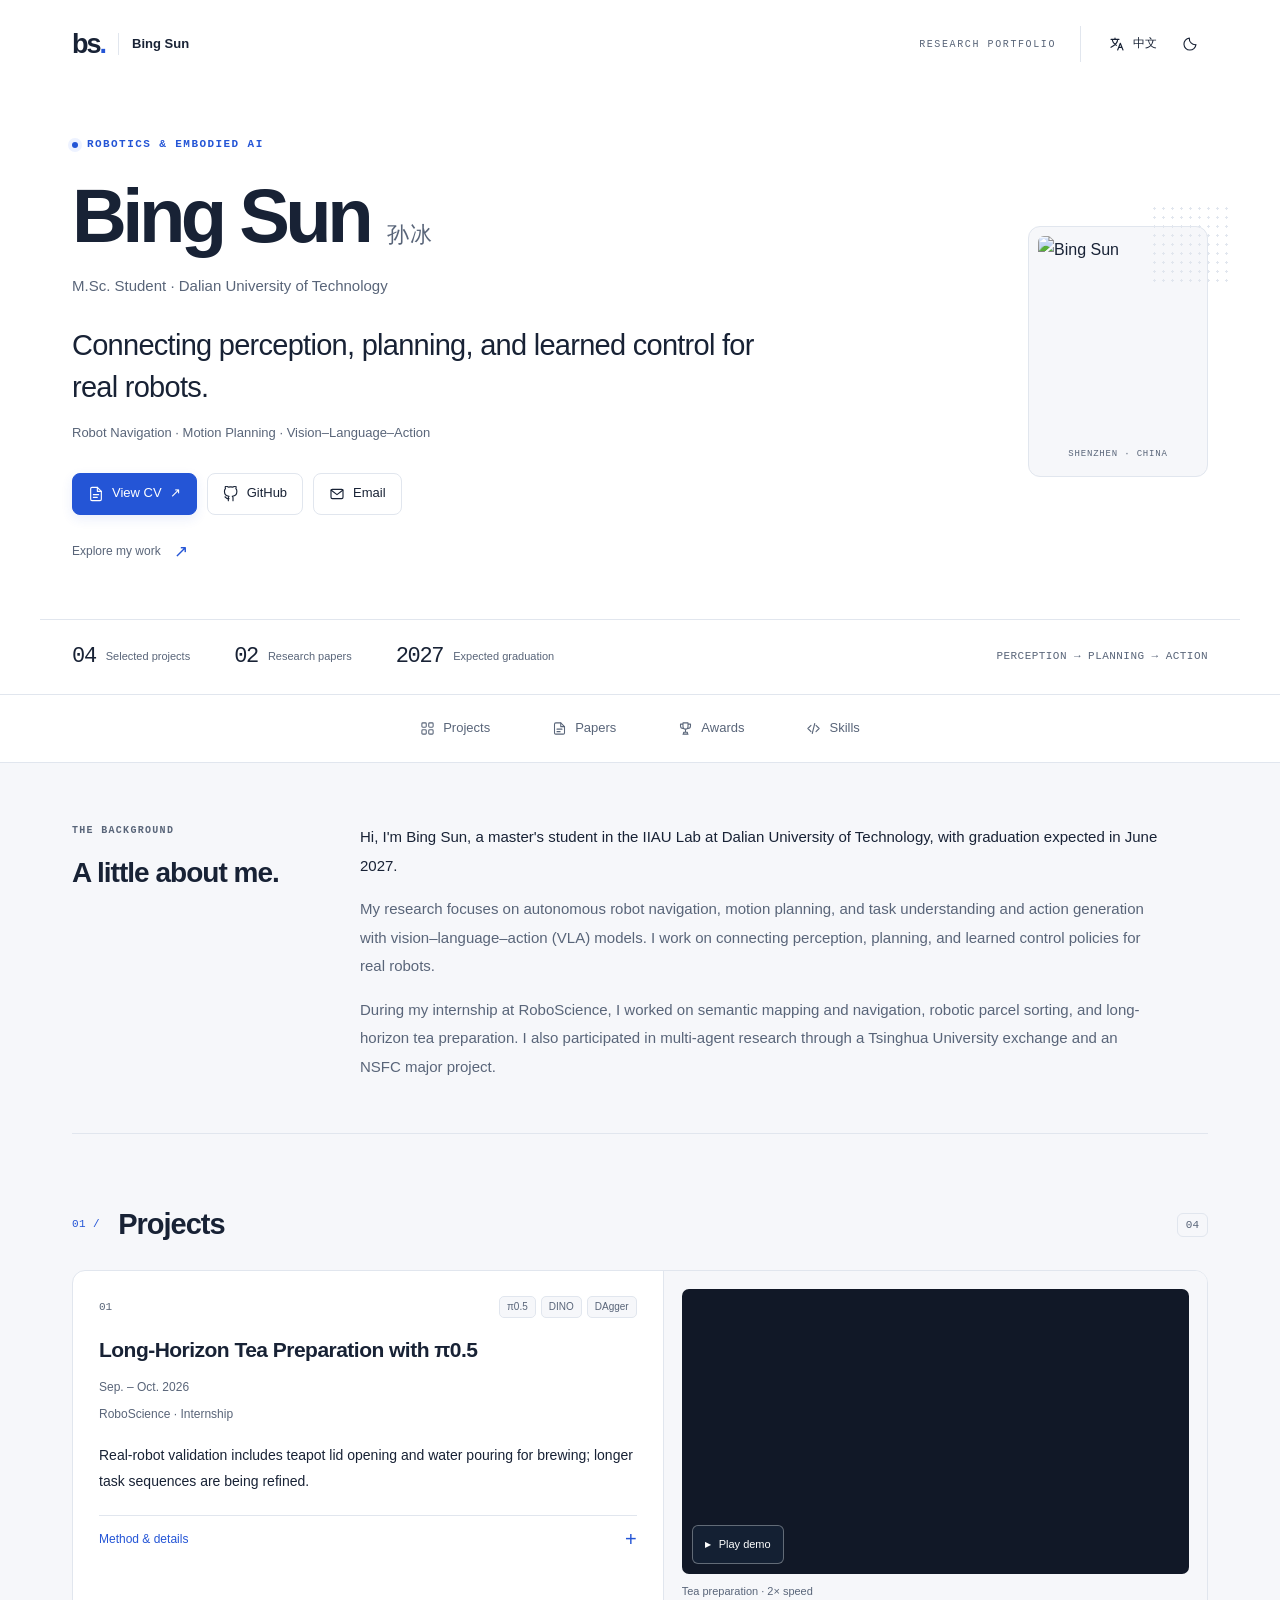
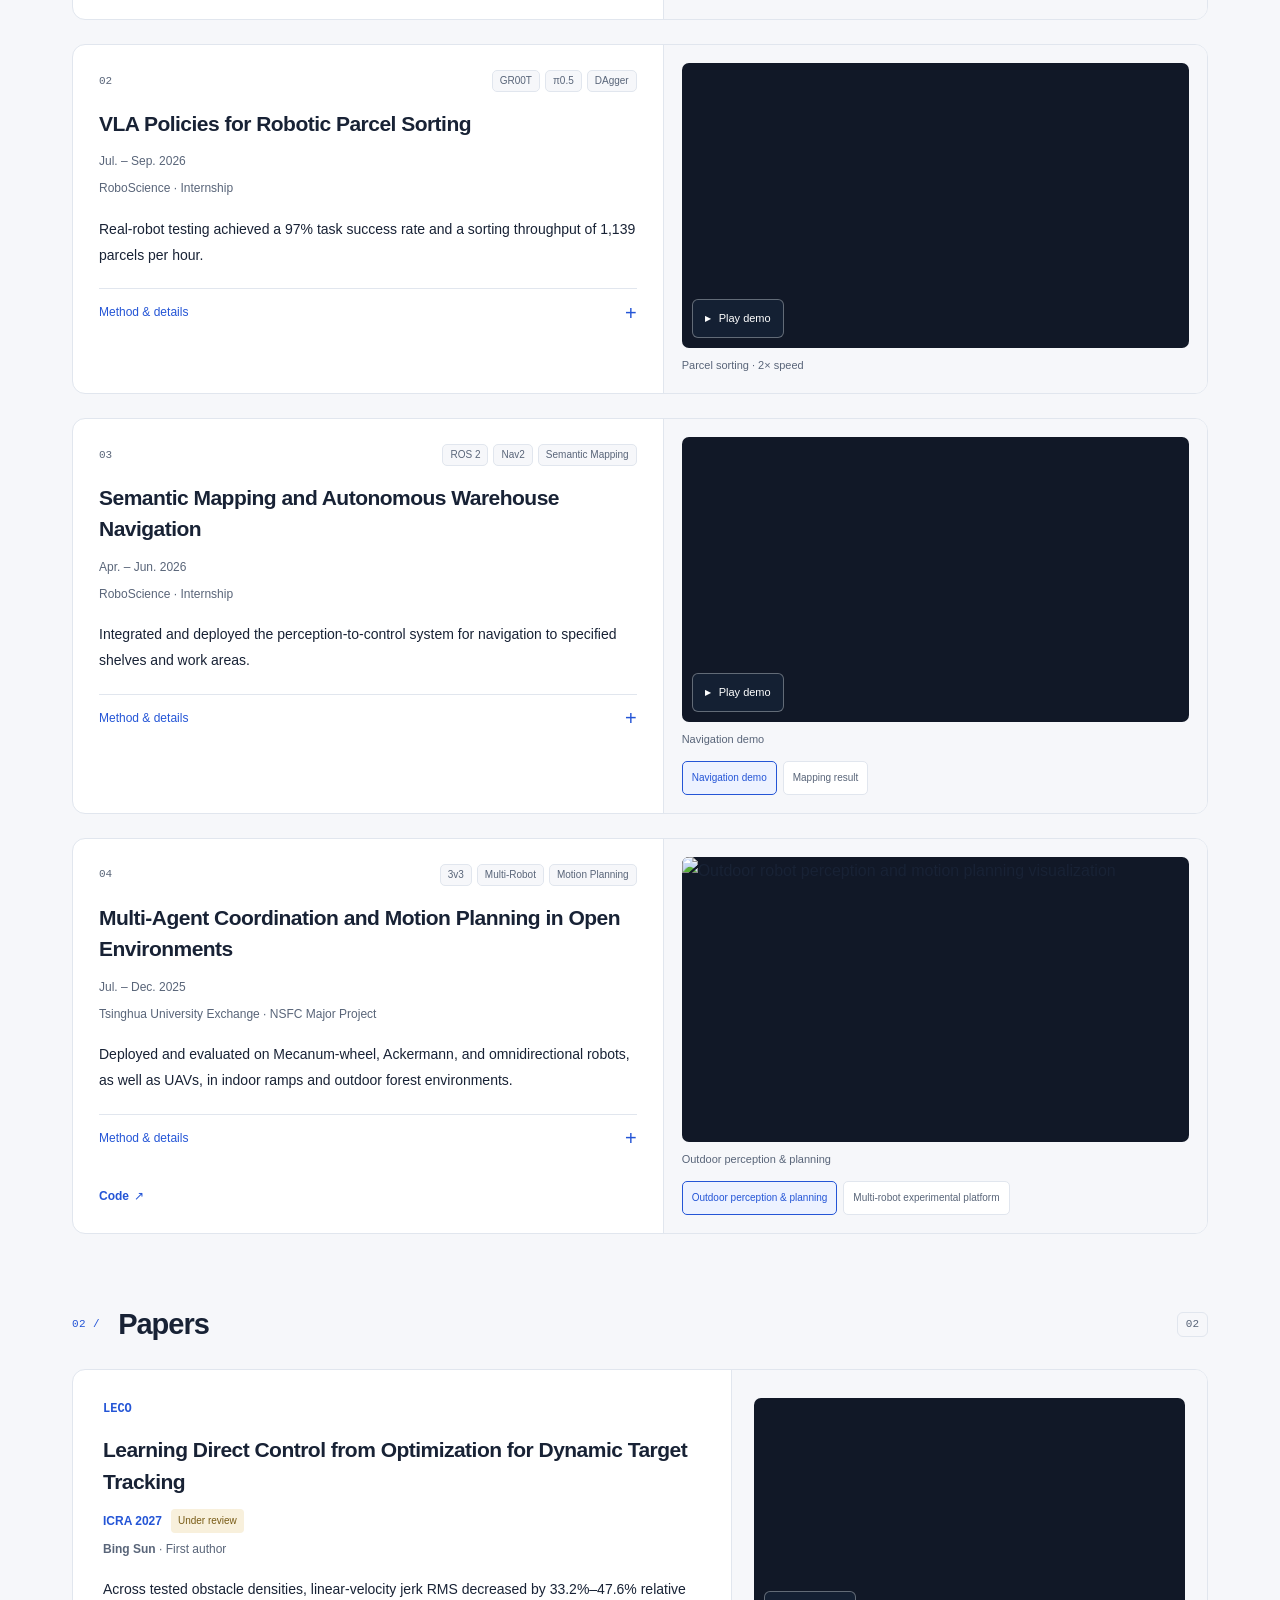
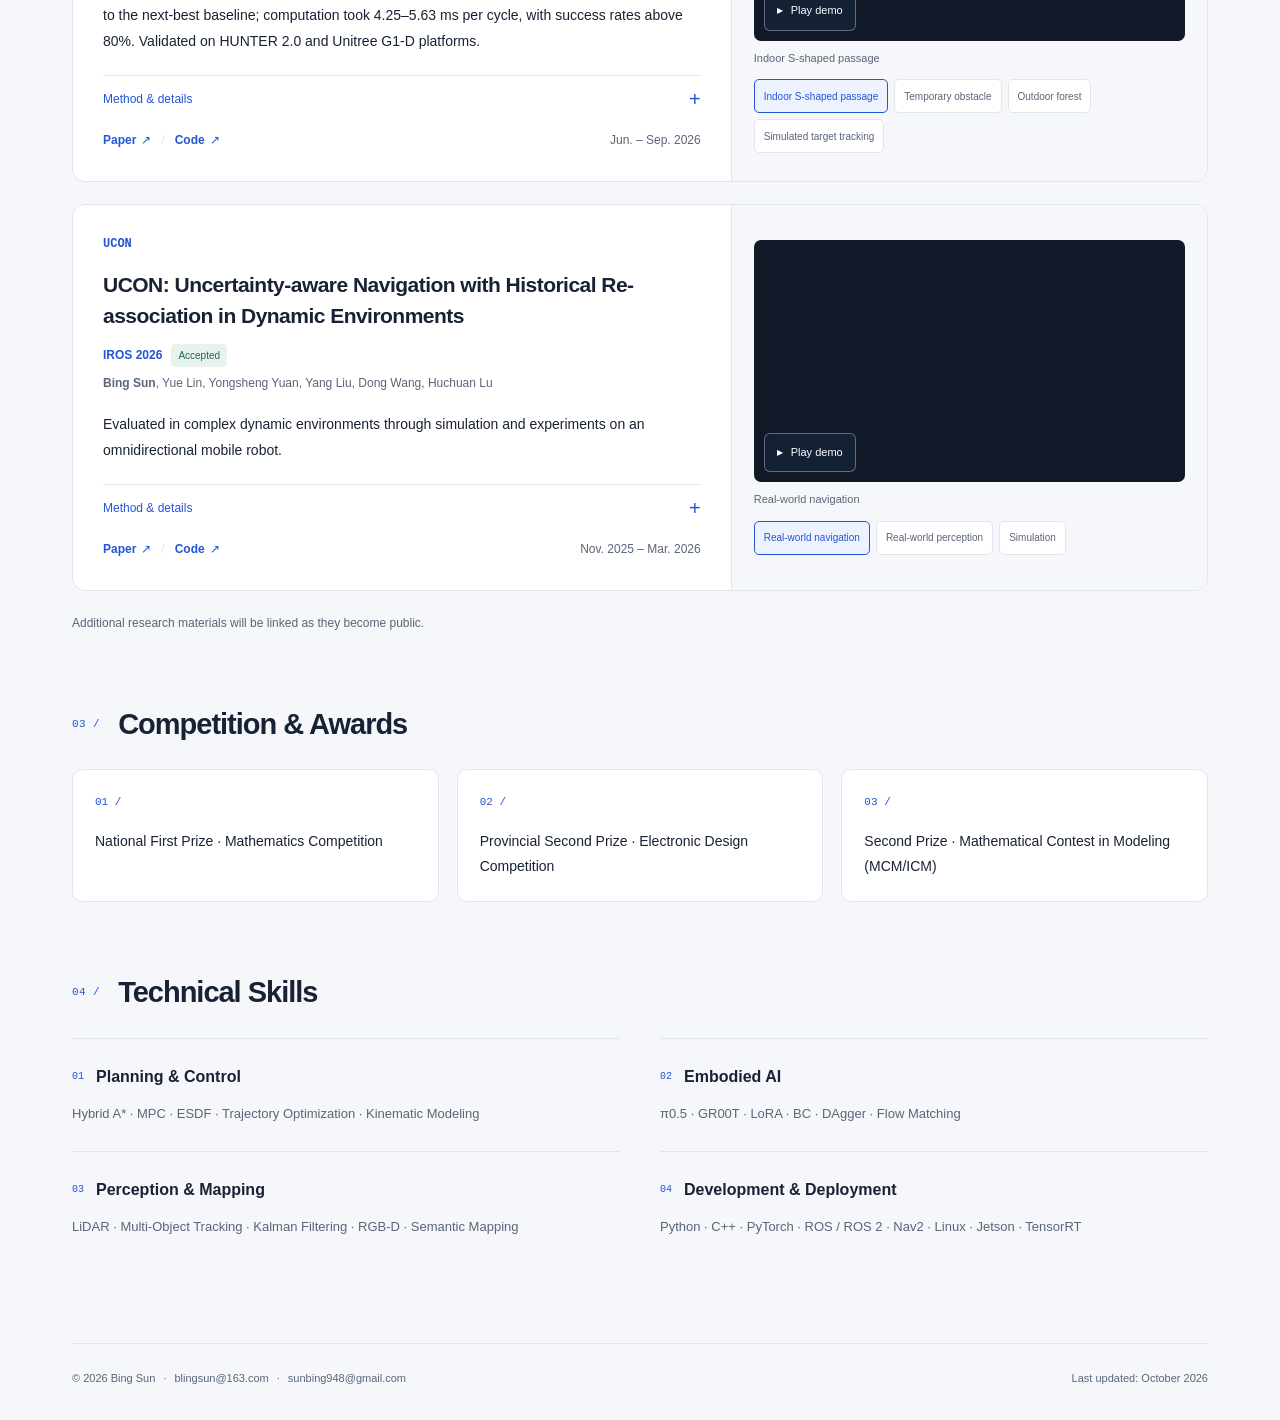
==== commit 76ee561a: "Show one project per row with responsive side-by-side media" ====
--- a/index.html
+++ b/index.html
@@ -12,7 +12,7 @@
   <meta property="og:image" content="https://bling-sun.github.io/MyHomepage/assets/portrait.jpg">
   <link rel="canonical" href="https://bling-sun.github.io/MyHomepage/">
   <link rel="icon" href="assets/favicon.svg" type="image/svg+xml">
-  <link rel="stylesheet" href="assets/styles.css?v=dba924e30bf0">
+  <link rel="stylesheet" href="assets/styles.css?v=52eca77fedcc">
   <title>Bing Sun | Robotics & Embodied AI</title>
   <script src="assets/main.js?v=d4938d76d1d8" defer></script>
   <script type="application/ld+json">{"@context":"https://schema.org","@type":"Person","name":"Bing Sun","alternateName":"孙冰","url":"https://bling-sun.github.io/MyHomepage/","image":"https://bling-sun.github.io/MyHomepage/assets/portrait.jpg","email":["blingsun@163.com","sunbing948@gmail.com"],"sameAs":["https://github.com/Bling-sun"],"affiliation":{"@type":"CollegeOrUniversity","name":"Dalian University of Technology"},"knowsAbout":["Robot Navigation","Motion Planning","Vision–Language–Action Models"]}</script>
--- a/assets/styles.css
+++ b/assets/styles.css
@@ -85,10 +85,10 @@
 .section-title { display:flex; align-items:center; gap:18px; }
 .section-index { color:var(--accent); font:11px/1.4 ui-monospace,Consolas,monospace; letter-spacing:.04em; }
 .section-count { border:1px solid var(--line); border-radius:6px; padding:3px 8px; color:var(--muted); font:11px/1.5 ui-monospace,Consolas,monospace; }
-.project-grid { display:grid; grid-template-columns:repeat(2,minmax(0,1fr)); gap:24px; align-items:start; }
+.project-grid { display:grid; grid-template-columns:minmax(0,1fr); gap:24px; align-items:start; }
 .entry { min-width:0; overflow:hidden; border:1px solid var(--line); border-radius:13px; background:var(--surface); transition:border-color .2s,box-shadow .2s; }
 .entry:hover { border-color:var(--accent); box-shadow:var(--shadow); }
-.project { display:flex; flex-direction:column; height:100%; }
+.project { display:grid; grid-template-columns:minmax(0,52fr) minmax(0,48fr); }
 .entry-content { padding:25px 26px 26px; min-width:0; display:flex; flex-direction:column; flex:1; }
 .entry-kicker { display:flex; justify-content:space-between; align-items:center; gap:12px; margin-bottom:16px; color:var(--accent); font:600 12px/1.5 ui-monospace,Consolas,monospace; }
 .project-number { color:var(--muted); font:11px/1.5 ui-monospace,Consolas,monospace; }
@@ -122,7 +122,7 @@
 :root[data-theme="dark"] .accepted { background:#203c33; color:#a7dfc5; }
 :root[data-theme="dark"] .review { background:#403722; color:#e9d18f; }
 .media-gallery { min-width:0; padding:18px; background:var(--bg); display:flex; flex-direction:column; justify-content:center; }
-.project > .media-gallery { order:-1; border-bottom:1px solid var(--line); }
+.project > .media-gallery { border-left:1px solid var(--line); }
 .paper > .media-gallery { border-left:1px solid var(--line); padding:22px; }
 .entry-media { margin:0; min-width:0; }
 .media-stage { position:relative; display:grid; place-items:center; aspect-ratio:16/9; overflow:hidden; border-radius:7px; background:#111827; }
@@ -220,6 +220,8 @@
   .profile-label .eyebrow { margin-bottom:9px; }
   .profile-label h2 { max-width:none; font-size:25px; }
   .project-grid { grid-template-columns:1fr; gap:22px; }
+  .project { display:flex; flex-direction:column; }
+  .project > .media-gallery { order:-1; border-left:0; border-bottom:1px solid var(--line); }
   .entry-content,.paper .entry-content { padding:25px; }
   .entry h3 { font-size:21px; }
   .paper { display:flex; flex-direction:column; }
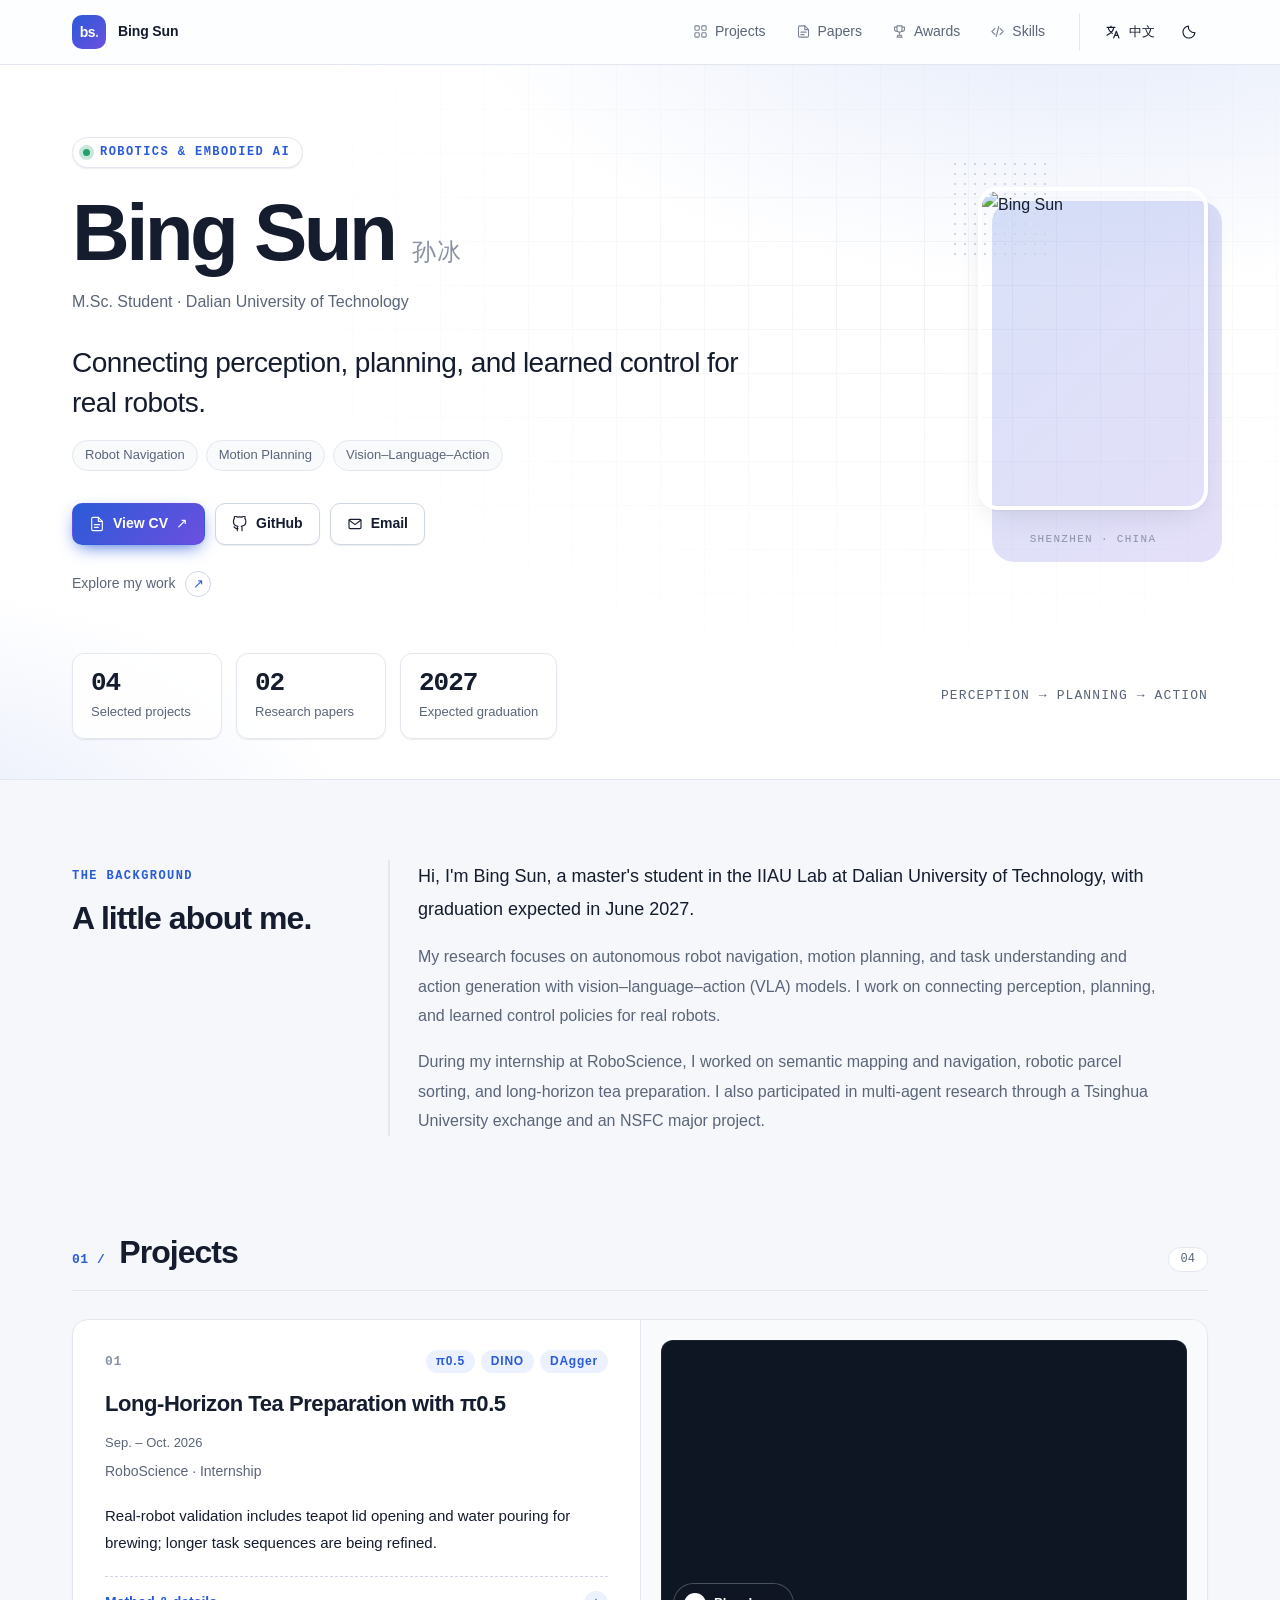
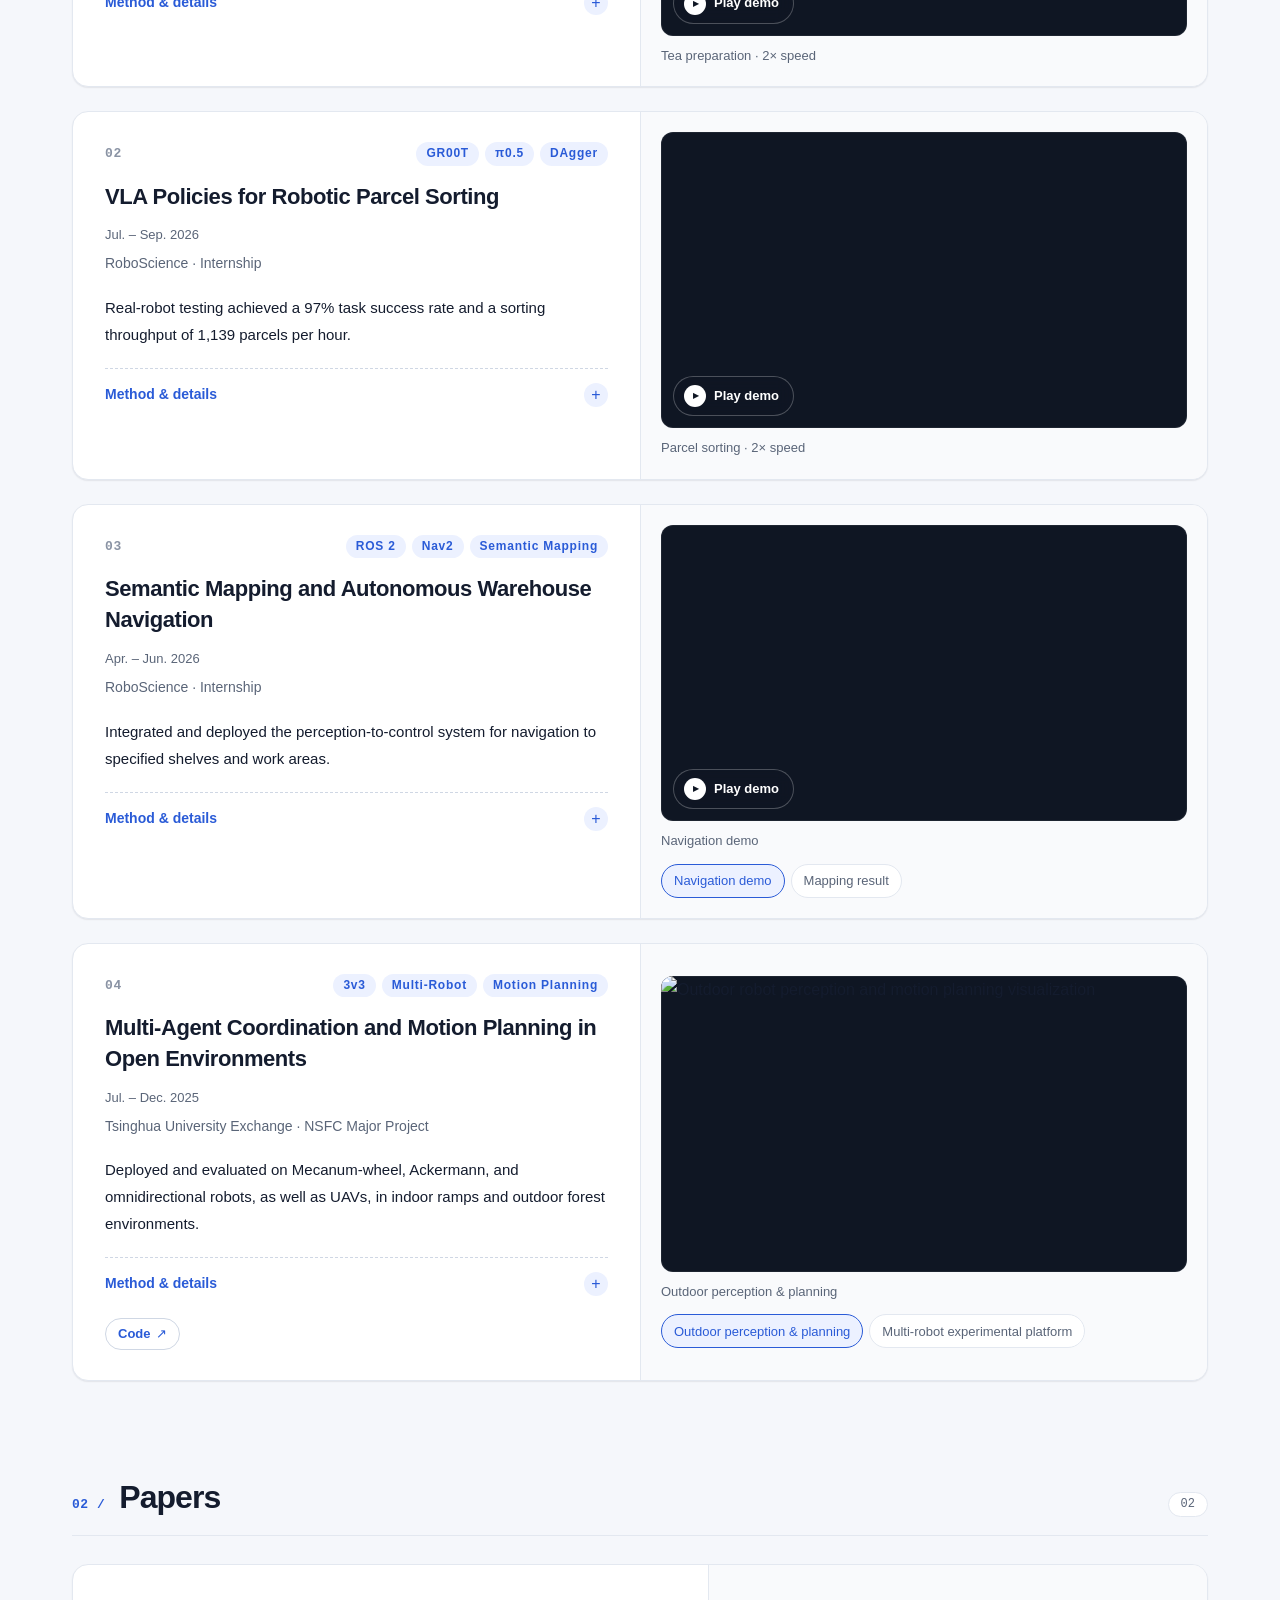
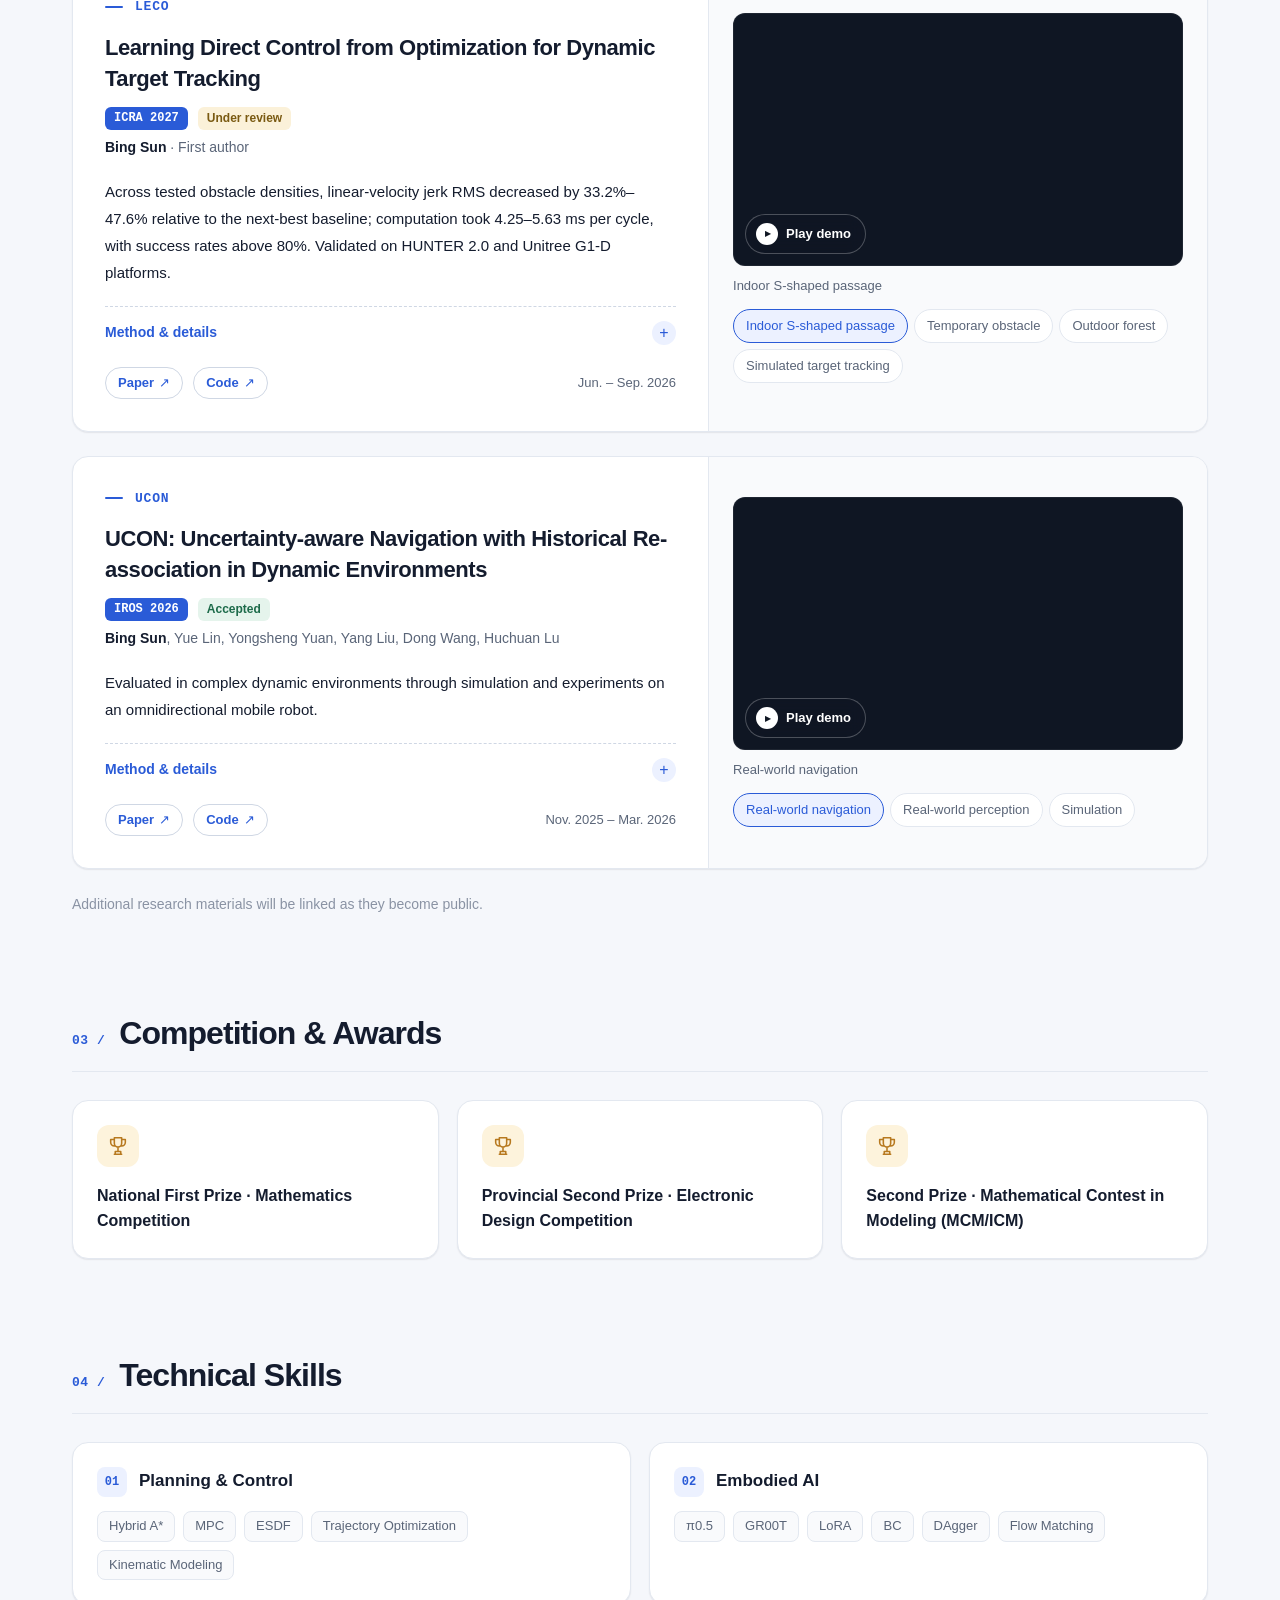
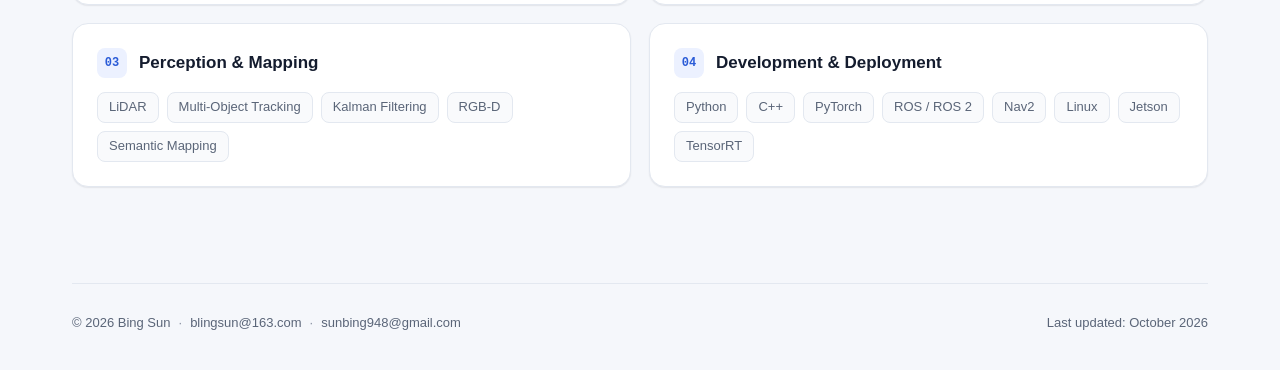
==== commit 2469f531: "Refresh homepage design - Merge the top bar and section nav into one sticky header - Restyle the her" ====
--- a/index.html
+++ b/index.html
@@ -12,27 +12,29 @@
   <meta property="og:image" content="https://bling-sun.github.io/MyHomepage/assets/portrait.jpg">
   <link rel="canonical" href="https://bling-sun.github.io/MyHomepage/">
   <link rel="icon" href="assets/favicon.svg" type="image/svg+xml">
-  <link rel="stylesheet" href="assets/styles.css?v=52eca77fedcc">
+  <link rel="stylesheet" href="assets/styles.css?v=b6ac942b68df">
   <title>Bing Sun | Robotics & Embodied AI</title>
-  <script src="assets/main.js?v=d4938d76d1d8" defer></script>
+  <script src="assets/main.js?v=5382355de09f" defer></script>
   <script type="application/ld+json">{"@context":"https://schema.org","@type":"Person","name":"Bing Sun","alternateName":"孙冰","url":"https://bling-sun.github.io/MyHomepage/","image":"https://bling-sun.github.io/MyHomepage/assets/portrait.jpg","email":["blingsun@163.com","sunbing948@gmail.com"],"sameAs":["https://github.com/Bling-sun"],"affiliation":{"@type":"CollegeOrUniversity","name":"Dalian University of Technology"},"knowsAbout":["Robot Navigation","Motion Planning","Vision–Language–Action Models"]}</script>
 </head>
 <body>
   <a data-i18n="ui.skip" class="skip-link" href="#main">Skip to content</a>
-  <header class="hero">
+  <header class="site-header">
     <div class="site-topbar">
       <a class="brand" href="./" data-profile-link aria-label="Bing Sun — Homepage"><span class="brand-mark" aria-hidden="true">bs<span>.</span></span><span class="brand-name">Bing Sun</span></a>
-      <span data-i18n="topbar.caption" class="topbar-caption">RESEARCH PORTFOLIO</span>
+      <nav class="section-nav" aria-label="Sections"><a href="#projects"><svg aria-hidden="true" viewBox="0 0 24 24" fill="none" stroke="currentColor" stroke-width="1.7" stroke-linecap="round" stroke-linejoin="round"><rect x="3" y="3" width="7" height="7" rx="1.5"/><rect x="14" y="3" width="7" height="7" rx="1.5"/><rect x="3" y="14" width="7" height="7" rx="1.5"/><rect x="14" y="14" width="7" height="7" rx="1.5"/></svg><span data-i18n="nav.projects">Projects</span></a><a href="#papers"><svg aria-hidden="true" viewBox="0 0 24 24" fill="none" stroke="currentColor" stroke-width="1.7" stroke-linecap="round" stroke-linejoin="round"><path d="M14 3H6a2 2 0 0 0-2 2v14a2 2 0 0 0 2 2h12a2 2 0 0 0 2-2V9Z"/><path d="M14 3v6h6M8 13h8M8 17h5"/></svg><span data-i18n="nav.papers">Papers</span></a><a href="#awards"><svg aria-hidden="true" viewBox="0 0 24 24" fill="none" stroke="currentColor" stroke-width="1.7" stroke-linecap="round" stroke-linejoin="round"><path d="M8 3h8v6a4 4 0 0 1-8 0ZM8 5H4v3a4 4 0 0 0 4 4M16 5h4v3a4 4 0 0 1-4 4M12 13v5M8 21h8M9 18h6v3H9Z"/></svg><span data-i18n="nav.awards">Awards</span></a><a href="#skills"><svg aria-hidden="true" viewBox="0 0 24 24" fill="none" stroke="currentColor" stroke-width="1.7" stroke-linecap="round" stroke-linejoin="round"><path d="m8 7-5 5 5 5M16 7l5 5-5 5M14 4l-4 16"/></svg><span data-i18n="nav.skills">Skills</span></a></nav>
       <div class="display-options" aria-label="Display options">
     <button class="tool-link" id="language-toggle" type="button" aria-label="切换为中文"><svg aria-hidden="true" viewBox="0 0 24 24" fill="none" stroke="currentColor" stroke-width="1.7" stroke-linecap="round" stroke-linejoin="round"><path d="M3 5h12M9 3v2M5 5c0 5 6 9 6 9M13 5c0 5-4 9-10 12M13 21l4-10 4 10M14.5 17h5"/></svg><span id="language-label">中文</span></button>
     <button class="tool-link theme-toggle" id="theme-toggle" type="button" aria-label="Switch to dark theme"><svg aria-hidden="true" viewBox="0 0 24 24" fill="none" stroke="currentColor" stroke-width="1.7" stroke-linecap="round" stroke-linejoin="round"><path d="M20.9 13A9 9 0 0 1 11 3.1 9 9 0 1 0 20.9 13Z"/></svg></button>
   </div>
     </div>
+  </header>
+  <div class="hero">
     <div class="hero-inner">
       <div class="hero-copy">
         <div class="eyebrow"><span class="status-dot" aria-hidden="true"></span><span data-i18n="hero.eyebrow">ROBOTICS &amp; EMBODIED AI</span></div>
         <div class="hero-name"><h1 data-i18n="name">Bing Sun</h1><span data-i18n="name.alternate" class="alternate-name">孙冰</span></div><p data-i18n="role" class="role">M.Sc. Student · Dalian University of Technology</p>
-        <p data-i18n="hero.intro" class="hero-intro">Connecting perception, planning, and learned control for real robots.</p><p data-i18n="interests" class="interests">Robot Navigation · Motion Planning · Vision–Language–Action</p>
+        <p data-i18n="hero.intro" class="hero-intro">Connecting perception, planning, and learned control for real robots.</p><ul class="interests" aria-label="Research interests"><li data-i18n="interests.0">Robot Navigation</li><li data-i18n="interests.1">Motion Planning</li><li data-i18n="interests.2">Vision–Language–Action</li></ul>
         <div class="toolbar" aria-label="Links and display options">
     <a href="cv.html" class="tool-link button-primary" id="cv-link" data-profile-link><svg aria-hidden="true" viewBox="0 0 24 24" fill="none" stroke="currentColor" stroke-width="1.7" stroke-linecap="round" stroke-linejoin="round"><path d="M14 2H6a2 2 0 0 0-2 2v16a2 2 0 0 0 2 2h12a2 2 0 0 0 2-2V8Z"/><path d="M14 2v6h6M8 13h8M8 17h6"/></svg><span data-i18n="ui.cv">View CV</span><span aria-hidden="true">↗</span></a>
     <a href="https://github.com/Bling-sun" class="tool-link" target="_blank" rel="noopener noreferrer"><svg aria-hidden="true" viewBox="0 0 24 24" fill="none" stroke="currentColor" stroke-width="1.7" stroke-linecap="round" stroke-linejoin="round"><path d="M9 19c-4.3 1.3-4.3-2.2-6-2.7M15 22v-3.9a3.4 3.4 0 0 0-1-2.7c3.3-.4 6.8-1.6 6.8-7.3a5.7 5.7 0 0 0-1.5-4A5.3 5.3 0 0 0 19.2.2S18-.2 15 1.7a13.5 13.5 0 0 0-7 0C5-.2 3.8.2 3.8.2a5.3 5.3 0 0 0-.1 3.9 5.7 5.7 0 0 0-1.5 4c0 5.7 3.5 6.9 6.8 7.3a3.4 3.4 0 0 0-1 2.7V22"/></svg><span>GitHub</span></a>
@@ -40,12 +42,11 @@
   </div>
         <a href="#projects" class="hero-cta"><span data-i18n="hero.explore">Explore my work</span><span aria-hidden="true">↗</span></a>
       </div>
-      <div class="portrait-wrap"><img class="portrait" src="assets/portrait.jpg" alt="Bing Sun" width="128" height="154"><span class="portrait-caption">SHENZHEN · CHINA</span></div>
+      <div class="portrait-wrap"><img class="portrait" src="assets/portrait.jpg" alt="Bing Sun" width="187" height="263"><span class="portrait-caption">SHENZHEN · CHINA</span></div>
 
     </div>
     <div class="hero-index"><div><strong>04</strong><span data-i18n="hero.projects">Selected projects</span></div><div><strong>02</strong><span data-i18n="hero.papers">Research papers</span></div><div><strong>2027</strong><span data-i18n="hero.graduation">Expected graduation</span></div><p><span data-i18n="hero.pipeline">PERCEPTION → PLANNING → ACTION</span></p></div>
-  </header>
-  <nav class="section-nav" aria-label="Sections"><div class="section-nav-inner"><a href="#projects"><svg aria-hidden="true" viewBox="0 0 24 24" fill="none" stroke="currentColor" stroke-width="1.7" stroke-linecap="round" stroke-linejoin="round"><rect x="3" y="3" width="7" height="7" rx="1.5"/><rect x="14" y="3" width="7" height="7" rx="1.5"/><rect x="3" y="14" width="7" height="7" rx="1.5"/><rect x="14" y="14" width="7" height="7" rx="1.5"/></svg><span data-i18n="nav.projects">Projects</span></a><a href="#papers"><svg aria-hidden="true" viewBox="0 0 24 24" fill="none" stroke="currentColor" stroke-width="1.7" stroke-linecap="round" stroke-linejoin="round"><path d="M14 3H6a2 2 0 0 0-2 2v14a2 2 0 0 0 2 2h12a2 2 0 0 0 2-2V9Z"/><path d="M14 3v6h6M8 13h8M8 17h5"/></svg><span data-i18n="nav.papers">Papers</span></a><a href="#awards"><svg aria-hidden="true" viewBox="0 0 24 24" fill="none" stroke="currentColor" stroke-width="1.7" stroke-linecap="round" stroke-linejoin="round"><path d="M8 3h8v6a4 4 0 0 1-8 0ZM8 5H4v3a4 4 0 0 0 4 4M16 5h4v3a4 4 0 0 1-4 4M12 13v5M8 21h8M9 18h6v3H9Z"/></svg><span data-i18n="nav.awards">Awards</span></a><a href="#skills"><svg aria-hidden="true" viewBox="0 0 24 24" fill="none" stroke="currentColor" stroke-width="1.7" stroke-linecap="round" stroke-linejoin="round"><path d="m8 7-5 5 5 5M16 7l5 5-5 5M14 4l-4 16"/></svg><span data-i18n="nav.skills">Skills</span></a></div></nav>
+  </div>
   <main class="container" id="main">
     <section class="profile" aria-labelledby="about-heading"><div class="profile-label"><p data-i18n="about.eyebrow" class="eyebrow">THE BACKGROUND</p><h2 id="about-heading"><span data-i18n="heading.about">A little about me.</span></h2></div><div class="profile-body"><p data-i18n="bio.0">Hi, I&#39;m Bing Sun, a master&#39;s student in the IIAU Lab at Dalian University of Technology, with graduation expected in June 2027.</p><p data-i18n="bio.1">My research focuses on autonomous robot navigation, motion planning, and task understanding and action generation with vision–language–action (VLA) models. I work on connecting perception, planning, and learned control policies for real robots.</p><p data-i18n="bio.2">During my internship at RoboScience, I worked on semantic mapping and navigation, robotic parcel sorting, and long-horizon tea preparation. I also participated in multi-agent research through a Tsinghua University exchange and an NSFC major project.</p></div></section>
     <section id="projects" aria-labelledby="projects-heading"><div class="section-heading"><div class="section-title"><span class="section-index" aria-hidden="true">01 /</span><h2 id="projects-heading"><span data-i18n="heading.projects">Projects</span></h2></div><span class="section-count">04</span></div><div class="project-grid"><article class="entry project has-media" id="tea">
@@ -169,8 +170,8 @@
         <button class="demo-toggle" type="button" data-kind="video" data-poster="assets/demos/ucon-simulation.jpg" aria-pressed="false"><span class="play-icon" aria-hidden="true">▶</span><span data-demo-text><span data-i18n="paper.1.media.2.play">Play demo</span></span></button>
         </div><figcaption data-i18n="paper.1.media.2.caption">Simulation</figcaption>
       </figure><div class="media-selector" role="group" aria-label="Demo scenes"><button type="button" data-media-index="0" aria-pressed="true"><span data-i18n="paper.1.media.0.selector">Real-world navigation</span></button><button type="button" data-media-index="1" aria-pressed="false"><span data-i18n="paper.1.media.1.selector">Real-world perception</span></button><button type="button" data-media-index="2" aria-pressed="false"><span data-i18n="paper.1.media.2.selector">Simulation</span></button></div></div></article><p data-i18n="papers.note" class="section-note">Additional research materials will be linked as they become public.</p></section>
-    <section id="awards" aria-labelledby="awards-heading"><div class="section-heading"><div class="section-title"><span class="section-index" aria-hidden="true">03 /</span><h2 id="awards-heading"><span data-i18n="heading.awards">Competition &amp; Awards</span></h2></div></div><ul class="awards-list"><li data-i18n="award.0">National First Prize · Mathematics Competition</li><li data-i18n="award.1">Provincial Second Prize · Electronic Design Competition</li><li data-i18n="award.2">Second Prize · Mathematical Contest in Modeling (MCM/ICM)</li></ul></section>
-    <section id="skills" aria-labelledby="skills-heading"><div class="section-heading"><div class="section-title"><span class="section-index" aria-hidden="true">04 /</span><h2 id="skills-heading"><span data-i18n="heading.skills">Technical Skills</span></h2></div></div><dl class="skills-list"><div><dt><span class="skill-index" aria-hidden="true">01</span><span data-i18n="skill.0.label">Planning &amp; Control</span></dt><dd>Hybrid A* · MPC · ESDF · Trajectory Optimization · Kinematic Modeling</dd></div><div><dt><span class="skill-index" aria-hidden="true">02</span><span data-i18n="skill.1.label">Embodied AI</span></dt><dd>π0.5 · GR00T · LoRA · BC · DAgger · Flow Matching</dd></div><div><dt><span class="skill-index" aria-hidden="true">03</span><span data-i18n="skill.2.label">Perception &amp; Mapping</span></dt><dd>LiDAR · Multi-Object Tracking · Kalman Filtering · RGB-D · Semantic Mapping</dd></div><div><dt><span class="skill-index" aria-hidden="true">04</span><span data-i18n="skill.3.label">Development &amp; Deployment</span></dt><dd>Python · C++ · PyTorch · ROS / ROS 2 · Nav2 · Linux · Jetson · TensorRT</dd></div></dl></section>
+    <section id="awards" aria-labelledby="awards-heading"><div class="section-heading"><div class="section-title"><span class="section-index" aria-hidden="true">03 /</span><h2 id="awards-heading"><span data-i18n="heading.awards">Competition &amp; Awards</span></h2></div></div><ul class="awards-list"><li><span class="award-icon"><svg aria-hidden="true" viewBox="0 0 24 24" fill="none" stroke="currentColor" stroke-width="1.7" stroke-linecap="round" stroke-linejoin="round"><path d="M8 3h8v6a4 4 0 0 1-8 0ZM8 5H4v3a4 4 0 0 0 4 4M16 5h4v3a4 4 0 0 1-4 4M12 13v5M8 21h8M9 18h6v3H9Z"/></svg></span><span data-i18n="award.0">National First Prize · Mathematics Competition</span></li><li><span class="award-icon"><svg aria-hidden="true" viewBox="0 0 24 24" fill="none" stroke="currentColor" stroke-width="1.7" stroke-linecap="round" stroke-linejoin="round"><path d="M8 3h8v6a4 4 0 0 1-8 0ZM8 5H4v3a4 4 0 0 0 4 4M16 5h4v3a4 4 0 0 1-4 4M12 13v5M8 21h8M9 18h6v3H9Z"/></svg></span><span data-i18n="award.1">Provincial Second Prize · Electronic Design Competition</span></li><li><span class="award-icon"><svg aria-hidden="true" viewBox="0 0 24 24" fill="none" stroke="currentColor" stroke-width="1.7" stroke-linecap="round" stroke-linejoin="round"><path d="M8 3h8v6a4 4 0 0 1-8 0ZM8 5H4v3a4 4 0 0 0 4 4M16 5h4v3a4 4 0 0 1-4 4M12 13v5M8 21h8M9 18h6v3H9Z"/></svg></span><span data-i18n="award.2">Second Prize · Mathematical Contest in Modeling (MCM/ICM)</span></li></ul></section>
+    <section id="skills" aria-labelledby="skills-heading"><div class="section-heading"><div class="section-title"><span class="section-index" aria-hidden="true">04 /</span><h2 id="skills-heading"><span data-i18n="heading.skills">Technical Skills</span></h2></div></div><dl class="skills-list"><div><dt><span class="skill-index" aria-hidden="true">01</span><span data-i18n="skill.0.label">Planning &amp; Control</span></dt><dd><ul class="chip-list"><li>Hybrid A*</li><li>MPC</li><li>ESDF</li><li>Trajectory Optimization</li><li>Kinematic Modeling</li></ul></dd></div><div><dt><span class="skill-index" aria-hidden="true">02</span><span data-i18n="skill.1.label">Embodied AI</span></dt><dd><ul class="chip-list"><li>π0.5</li><li>GR00T</li><li>LoRA</li><li>BC</li><li>DAgger</li><li>Flow Matching</li></ul></dd></div><div><dt><span class="skill-index" aria-hidden="true">03</span><span data-i18n="skill.2.label">Perception &amp; Mapping</span></dt><dd><ul class="chip-list"><li>LiDAR</li><li>Multi-Object Tracking</li><li>Kalman Filtering</li><li>RGB-D</li><li>Semantic Mapping</li></ul></dd></div><div><dt><span class="skill-index" aria-hidden="true">04</span><span data-i18n="skill.3.label">Development &amp; Deployment</span></dt><dd><ul class="chip-list"><li>Python</li><li>C++</li><li>PyTorch</li><li>ROS / ROS 2</li><li>Nav2</li><li>Linux</li><li>Jetson</li><li>TensorRT</li></ul></dd></div></dl></section>
   </main>
   <footer class="site-footer"><div><span>© 2026 </span><span data-i18n="footer.name">Bing Sun</span><span class="footer-dot" aria-hidden="true">·</span><a href="https://mail.163.com/" data-email-contact aria-haspopup="dialog">blingsun@163.com</a><span class="footer-dot" aria-hidden="true">·</span><a href="https://mail.google.com/mail/?view=cm&amp;fs=1&amp;to=sunbing948%40gmail.com" data-email-contact aria-haspopup="dialog">sunbing948@gmail.com</a></div><div class="updated"><span data-i18n="footer.updated">Last updated: October 2026</span></div></footer>
   <dialog class="email-dialog" id="email-contact" aria-labelledby="email-title">
@@ -187,6 +188,6 @@
     </div>
     <p class="email-status" id="email-status" role="status" aria-live="polite"></p>
   </dialog>
-  <script id="translations" type="application/json">{"bio.0":{"en":"Hi, I'm Bing Sun, a master's student in the IIAU Lab at Dalian University of Technology, with graduation expected in June 2027.","zh":"你好，我是孙冰，目前在大连理工大学 IIAU Lab 攻读硕士学位，预计于 2027 年 6 月毕业。"},"bio.1":{"en":"My research focuses on autonomous robot navigation, motion planning, and task understanding and action generation with vision–language–action (VLA) models. I work on connecting perception, planning, and learned control policies for real robots.","zh":"我的研究方向是机器人自主导航、运动规划，以及基于视觉语言动作（VLA）模型的任务理解与动作生成，关注感知、规划与学习控制策略在真实机器人上的融合与应用。"},"bio.2":{"en":"During my internship at RoboScience, I worked on semantic mapping and navigation, robotic parcel sorting, and long-horizon tea preparation. I also participated in multi-agent research through a Tsinghua University exchange and an NSFC major project.","zh":"在 RoboScience 实习期间，我参与了语义建图与自主导航、机器人快递分拣及长程茶艺操作。在清华大学交流及国家自然科学基金重大项目中，我参与了多智能体协同对抗研究。"},"award.0":{"en":"National First Prize · Mathematics Competition","zh":"数学竞赛 · 国家一等奖"},"award.1":{"en":"Provincial Second Prize · Electronic Design Competition","zh":"电子设计竞赛 · 省级二等奖"},"award.2":{"en":"Second Prize · Mathematical Contest in Modeling (MCM/ICM)","zh":"美国大学生数学建模竞赛 · 二等奖"},"skill.0.label":{"en":"Planning & Control","zh":"规划与控制"},"skill.1.label":{"en":"Embodied AI","zh":"具身智能"},"skill.2.label":{"en":"Perception & Mapping","zh":"感知与建图"},"skill.3.label":{"en":"Development & Deployment","zh":"开发与部署"},"name":{"en":"Bing Sun","zh":"孙冰"},"role":{"en":"M.Sc. Student · Dalian University of Technology","zh":"硕士研究生 · 大连理工大学"},"interests":{"en":"Robot Navigation · Motion Planning · Vision–Language–Action","zh":"机器人导航 · 运动规划 · 视觉语言动作模型"},"ui.cv":{"en":"View CV","zh":"查看简历"},"ui.email":{"en":"Email","zh":"邮箱"},"ui.skip":{"en":"Skip to content","zh":"跳转到内容"},"topbar.caption":{"en":"RESEARCH PORTFOLIO","zh":"研究与实践"},"hero.eyebrow":{"en":"ROBOTICS & EMBODIED AI","zh":"机器人与具身智能"},"name.alternate":{"en":"孙冰","zh":"Bing Sun"},"hero.intro":{"en":"Connecting perception, planning, and learned control for real robots.","zh":"连接感知、规划与学习控制，让机器人走进真实世界。"},"hero.explore":{"en":"Explore my work","zh":"探索我的项目"},"hero.projects":{"en":"Selected projects","zh":"项目实践"},"hero.papers":{"en":"Research papers","zh":"研究论文"},"hero.graduation":{"en":"Expected graduation","zh":"预计毕业"},"hero.pipeline":{"en":"PERCEPTION → PLANNING → ACTION","zh":"感知 → 规划 → 行动"},"nav.projects":{"en":"Projects","zh":"项目"},"nav.papers":{"en":"Papers","zh":"论文"},"nav.awards":{"en":"Awards","zh":"竞赛"},"nav.skills":{"en":"Skills","zh":"技能"},"about.eyebrow":{"en":"THE BACKGROUND","zh":"关于我"},"heading.about":{"en":"A little about me.","zh":"从研究到实践。"},"project.0.title":{"en":"Long-Horizon Tea Preparation with π0.5","zh":"基于 π0.5 的长程茶艺操作"},"project.0.date":{"en":"Sep. – Oct. 2026","zh":"2026.09 – 2026.10"},"project.0.description":{"en":"Built a pipeline for data collection, cleaning, policy training, and real-robot deployment. Used DINO visual features, stage-wise trajectory annotation, failure analysis, key-segment resampling, and DAgger correction data to improve long-horizon execution.","zh":"搭建数据采集、清洗、策略训练与真机部署链路。引入 DINO 视觉特征，围绕阶段切换、误差累积及失败恢复建立分阶段轨迹标注和失败归因机制，结合关键片段重采样与 DAgger 纠错数据优化长程执行。"},"project.0.attribution":{"en":"RoboScience · Internship","zh":"RoboScience · 实习"},"project.0.result":{"en":"Real-robot validation includes teapot lid opening and water pouring for brewing; longer task sequences are being refined.","zh":"完成系统集成与真机测试，已实现茶壶开盖和倒水冲泡步骤，并持续优化更长任务序列的执行能力。"},"project.0.details":{"en":"Method & details","zh":"方法与细节"},"project.0.media.0.alt":{"en":"Robot performing a tea preparation task","zh":"机器人茶艺操作演示"},"project.0.media.0.play":{"en":"Play demo","zh":"播放演示"},"project.0.media.0.caption":{"en":"Tea preparation · 2× speed","zh":"茶艺操作 · 2 倍速"},"project.1.title":{"en":"VLA Policies for Robotic Parcel Sorting","zh":"快递分拣 VLA 策略训练与实机部署"},"project.1.date":{"en":"Jul. – Sep. 2026","zh":"2026.07 – 2026.09"},"project.1.description":{"en":"Trained, compared, and deployed GR00T and π0.5 policies with an end-to-end teleoperation, preprocessing, fine-tuning, and online inference pipeline. Improved generalization under occlusion, complex stacking, and out-of-distribution states through scene stratification, trajectory screening, expert corrections, and data-mixture ablations.","zh":"基于 GR00T 和 π0.5 开展训练、性能对比与真机部署，搭建遥操作采集、数据预处理、策略微调和在线推理链路。针对包裹遮挡、复杂堆叠与分布外失败，结合场景分层、轨迹筛选、专家纠错及数据配比消融改善泛化表现。"},"project.1.attribution":{"en":"RoboScience · Internship","zh":"RoboScience · 实习"},"project.1.result":{"en":"Real-robot testing achieved a 97% task success rate and a sorting throughput of 1,139 parcels per hour.","zh":"真实机器人测试中，任务成功率达到 97%，分拣速度达到 1,139 件/小时。"},"project.1.details":{"en":"Method & details","zh":"方法与细节"},"project.1.media.0.alt":{"en":"Robot sorting parcels in a real-world demonstration","zh":"机器人包裹分类实机演示"},"project.1.media.0.play":{"en":"Play demo","zh":"播放演示"},"project.1.media.0.caption":{"en":"Parcel sorting · 2× speed","zh":"包裹分类 · 2 倍速"},"project.2.title":{"en":"Semantic Mapping and Autonomous Warehouse Navigation","zh":"面向仓库环境的语义建图与自主导航"},"project.2.date":{"en":"Apr. – Jun. 2026","zh":"2026.04 – 2026.06"},"project.2.description":{"en":"Fused object detection, semantic segmentation, point-cloud projection, and multi-frame observations to associate semantic categories with a 2D occupancy map. Integrated semantic destinations and region constraints into ROS 2 Nav2 for global planning, dynamic obstacle avoidance, and mobile-base control.","zh":"融合目标检测、语义分割、点云投影与多帧观测，实现语义类别与二维占据地图的空间关联。基于 ROS 2 Nav2 集成全局规划、局部动态避障及底盘控制，将语义目标点和区域约束融入导航任务。"},"project.2.attribution":{"en":"RoboScience · Internship","zh":"RoboScience · 实习"},"project.2.result":{"en":"Integrated and deployed the perception-to-control system for navigation to specified shelves and work areas.","zh":"完成从感知、建图到规划控制的系统联调与部署，实现面向指定货架和工作区域的自主导航。"},"project.2.details":{"en":"Method & details","zh":"方法与细节"},"project.2.media.0.alt":{"en":"Real-world robot navigation demonstration","zh":"机器人导航实机演示"},"project.2.media.0.play":{"en":"Play demo","zh":"播放演示"},"project.2.media.0.caption":{"en":"Navigation demo","zh":"导航演示"},"project.2.media.1.alt":{"en":"Warehouse point-cloud map with mapped object annotations","zh":"仓库点云地图及目标标注"},"project.2.media.1.caption":{"en":"Mapping result","zh":"建图结果"},"project.2.media.0.selector":{"en":"Navigation demo","zh":"导航演示"},"project.2.media.1.selector":{"en":"Mapping result","zh":"建图结果"},"project.3.title":{"en":"Multi-Agent Coordination and Motion Planning in Open Environments","zh":"开放环境多智能体协同对抗与运动规划"},"project.3.date":{"en":"Jul. – Dec. 2025","zh":"2025.07 – 2025.12"},"project.3.description":{"en":"Worked on dynamic target tracking, motion prediction, and coordinated pursuit for 3v3 multi-agent tasks. Developed motion planning algorithms and adapted them to different robot kinematics, obstacle avoidance requirements, and real-time control interfaces.","zh":"面向 3v3 多智能体任务，开展动态目标跟踪、运动状态预测与协同围剿策略研究。开发运动规划算法，并针对不同平台的运动学、障碍规避与实时控制需求完成适配。"},"project.3.attribution":{"en":"Tsinghua University Exchange · NSFC Major Project","zh":"清华大学交流 · 国家自然科学基金重大项目"},"project.3.result":{"en":"Deployed and evaluated on Mecanum-wheel, Ackermann, and omnidirectional robots, as well as UAVs, in indoor ramps and outdoor forest environments.","zh":"支持麦克纳姆轮、阿克曼轮、全向轮移动机器人及无人机，在室内坡道和室外森林环境中完成部署与实验验证。"},"project.3.details":{"en":"Method & details","zh":"方法与细节"},"project.3.link.code":{"en":"Code","zh":"代码"},"project.3.media.0.alt":{"en":"Outdoor robot perception and motion planning visualization","zh":"户外机器人感知与运动规划可视化"},"project.3.media.0.caption":{"en":"Outdoor perception & planning","zh":"户外感知与规划"},"project.3.media.1.alt":{"en":"Multiple mobile robots in an indoor experimental arena","zh":"室内实验场地中的多台移动机器人"},"project.3.media.1.caption":{"en":"Multi-robot experimental platform","zh":"多机器人实验平台"},"project.3.media.0.selector":{"en":"Outdoor perception & planning","zh":"户外感知与规划"},"project.3.media.1.selector":{"en":"Multi-robot experimental platform","zh":"多机器人实验平台"},"heading.projects":{"en":"Projects","zh":"项目"},"paper.0.title":{"en":"Learning Direct Control from Optimization for Dynamic Target Tracking","zh":"从优化中学习直接控制，实现动态目标跟踪"},"paper.0.status":{"en":"Under review","zh":"审稿中"},"paper.0.description":{"en":"Transfers trajectory optimization objectives into differentiable losses and backpropagates through kinematic integration to learn a control policy. The method combines target visibility, obstacle clearance, and control smoothness with decaying expert guidance, a predictive safety lock, and a classical planning fallback.","zh":"将传统轨迹优化目标转化为可微损失，通过运动学积分实现轨迹级损失向控制策略的端到端反向传播。融合目标可见性、障碍物距离与控制平滑性约束，并结合衰减式专家引导、预测性安全锁及经典规划控制回退策略。"},"paper.0.attribution.name":{"en":"Bing Sun","zh":"孙冰"},"paper.0.attribution.remaining":{"en":" · First author","zh":" · 第一作者"},"paper.0.result":{"en":"Across tested obstacle densities, linear-velocity jerk RMS decreased by 33.2%–47.6% relative to the next-best baseline; computation took 4.25–5.63 ms per cycle, with success rates above 80%. Validated on HUNTER 2.0 and Unitree G1-D platforms.","zh":"在所测试的不同障碍物密度下，线速度 Jerk RMS 较次优方法降低 33.2%–47.6%，单周期计算时间为 4.25–5.63 ms，成功率超过 80%；在 HUNTER 2.0 阿克曼底盘和宇树 G1-D 平台上完成实机验证。"},"paper.0.details":{"en":"Method & details","zh":"方法与细节"},"paper.0.link.paper":{"en":"Paper","zh":"论文"},"paper.0.link.code":{"en":"Code","zh":"代码"},"paper.0.date":{"en":"Jun. – Sep. 2026","zh":"2026.06 – 2026.09"},"paper.0.media.0.alt":{"en":"LECO · Indoor S-shaped passage","zh":"LECO · 室内 S 形通道"},"paper.0.media.0.play":{"en":"Play demo","zh":"播放演示"},"paper.0.media.0.caption":{"en":"Indoor S-shaped passage","zh":"室内 S 形通道"},"paper.0.media.1.alt":{"en":"LECO · Temporary obstacle","zh":"LECO · 临时障碍物"},"paper.0.media.1.play":{"en":"Play demo","zh":"播放演示"},"paper.0.media.1.caption":{"en":"Temporary obstacle","zh":"临时障碍物"},"paper.0.media.2.alt":{"en":"LECO · Outdoor forest","zh":"LECO · 室外森林"},"paper.0.media.2.play":{"en":"Play demo","zh":"播放演示"},"paper.0.media.2.caption":{"en":"Outdoor forest","zh":"室外森林"},"paper.0.media.3.alt":{"en":"LECO · Simulated target tracking","zh":"LECO · 仿真目标跟踪"},"paper.0.media.3.play":{"en":"Play demo","zh":"播放演示"},"paper.0.media.3.caption":{"en":"Simulated target tracking","zh":"仿真目标跟踪"},"paper.0.media.0.selector":{"en":"Indoor S-shaped passage","zh":"室内 S 形通道"},"paper.0.media.1.selector":{"en":"Temporary obstacle","zh":"临时障碍物"},"paper.0.media.2.selector":{"en":"Outdoor forest","zh":"室外森林"},"paper.0.media.3.selector":{"en":"Simulated target tracking","zh":"仿真目标跟踪"},"paper.1.title":{"en":"UCON: Uncertainty-aware Navigation with Historical Re-association in Dynamic Environments","zh":"UCON：动态环境中基于历史重关联的不确定性感知导航"},"paper.1.status":{"en":"Accepted","zh":"已录用"},"paper.1.description":{"en":"Uses point-level reassociation with historical point-cloud segments and Kalman filtering to maintain dynamic-object tracking through occlusions, missed detections, and identity switches. Predicted states and covariances form uncertainty sectors that translate dynamic collision risk into differentiable trajectory costs.","zh":"针对遮挡、漏检和 ID 切换，设计基于历史点云片段的点级重关联机制，结合卡尔曼滤波进行目标状态估计与协方差传播。基于预测状态与协方差构建不确定性扇区，将动态碰撞风险转化为可微轨迹代价。"},"paper.1.attribution.name":{"en":"Bing Sun","zh":"孙冰"},"paper.1.attribution.remaining":{"en":", Yue Lin, Yongsheng Yuan, Yang Liu, Dong Wang, Huchuan Lu","zh":"，林跃，袁永胜，刘洋，王栋，卢湖川"},"paper.1.result":{"en":"Evaluated in complex dynamic environments through simulation and experiments on an omnidirectional mobile robot.","zh":"在复杂动态环境中开展仿真及全向移动机器人实验，验证感知与规划联合方法的有效性。"},"paper.1.details":{"en":"Method & details","zh":"方法与细节"},"paper.1.link.paper":{"en":"Paper","zh":"论文"},"paper.1.link.code":{"en":"Code","zh":"代码"},"paper.1.date":{"en":"Nov. 2025 – Mar. 2026","zh":"2025.11 – 2026.03"},"paper.1.media.0.alt":{"en":"UCON · Real-world navigation","zh":"UCON · 真实导航实验"},"paper.1.media.0.play":{"en":"Play demo","zh":"播放演示"},"paper.1.media.0.caption":{"en":"Real-world navigation","zh":"真实导航实验"},"paper.1.media.1.alt":{"en":"UCON · Real-world perception","zh":"UCON · 真实感知实验"},"paper.1.media.1.play":{"en":"Play demo","zh":"播放演示"},"paper.1.media.1.caption":{"en":"Real-world perception","zh":"真实感知实验"},"paper.1.media.2.alt":{"en":"UCON · Simulation","zh":"UCON · 仿真实验"},"paper.1.media.2.play":{"en":"Play demo","zh":"播放演示"},"paper.1.media.2.caption":{"en":"Simulation","zh":"仿真实验"},"paper.1.media.0.selector":{"en":"Real-world navigation","zh":"真实导航实验"},"paper.1.media.1.selector":{"en":"Real-world perception","zh":"真实感知实验"},"paper.1.media.2.selector":{"en":"Simulation","zh":"仿真实验"},"papers.note":{"en":"Additional research materials will be linked as they become public.","zh":"更多研究资料将在公开后补充链接。"},"heading.papers":{"en":"Papers","zh":"论文"},"heading.awards":{"en":"Competition & Awards","zh":"竞赛与荣誉"},"heading.skills":{"en":"Technical Skills","zh":"专业技能"},"footer.name":{"en":"Bing Sun","zh":"孙冰"},"footer.updated":{"en":"Last updated: October 2026","zh":"最近更新：2026 年 10 月"},"contact.title":{"en":"Get in touch","zh":"联系我"},"contact.close":{"en":"Close","zh":"关闭"},"contact.description":{"en":"Copy a recipient address and write from your preferred email service. For 163 Mail, paste the address into a new message after signing in.","zh":"复制收件地址，用你常用的邮箱写信。网易邮箱需登录后新建邮件并粘贴地址。"},"contact.address.0":{"en":"Email address 1","zh":"邮箱地址 1"},"contact.copy.0":{"en":"Copy email","zh":"复制邮箱"},"contact.open.0":{"en":"Open 163 Mail ↗","zh":"打开网易邮箱 ↗"},"contact.address.1":{"en":"Email address 2","zh":"邮箱地址 2"},"contact.copy.1":{"en":"Copy email","zh":"复制邮箱"},"contact.open.1":{"en":"Compose in Gmail ↗","zh":"Gmail 网页写信 ↗"}}</script>
+  <script id="translations" type="application/json">{"bio.0":{"en":"Hi, I'm Bing Sun, a master's student in the IIAU Lab at Dalian University of Technology, with graduation expected in June 2027.","zh":"你好，我是孙冰，目前在大连理工大学 IIAU Lab 攻读硕士学位，预计于 2027 年 6 月毕业。"},"bio.1":{"en":"My research focuses on autonomous robot navigation, motion planning, and task understanding and action generation with vision–language–action (VLA) models. I work on connecting perception, planning, and learned control policies for real robots.","zh":"我的研究方向是机器人自主导航、运动规划，以及基于视觉语言动作（VLA）模型的任务理解与动作生成，关注感知、规划与学习控制策略在真实机器人上的融合与应用。"},"bio.2":{"en":"During my internship at RoboScience, I worked on semantic mapping and navigation, robotic parcel sorting, and long-horizon tea preparation. I also participated in multi-agent research through a Tsinghua University exchange and an NSFC major project.","zh":"在 RoboScience 实习期间，我参与了语义建图与自主导航、机器人快递分拣及长程茶艺操作。在清华大学交流及国家自然科学基金重大项目中，我参与了多智能体协同对抗研究。"},"award.0":{"en":"National First Prize · Mathematics Competition","zh":"数学竞赛 · 国家一等奖"},"award.1":{"en":"Provincial Second Prize · Electronic Design Competition","zh":"电子设计竞赛 · 省级二等奖"},"award.2":{"en":"Second Prize · Mathematical Contest in Modeling (MCM/ICM)","zh":"美国大学生数学建模竞赛 · 二等奖"},"skill.0.label":{"en":"Planning & Control","zh":"规划与控制"},"skill.1.label":{"en":"Embodied AI","zh":"具身智能"},"skill.2.label":{"en":"Perception & Mapping","zh":"感知与建图"},"skill.3.label":{"en":"Development & Deployment","zh":"开发与部署"},"name":{"en":"Bing Sun","zh":"孙冰"},"role":{"en":"M.Sc. Student · Dalian University of Technology","zh":"硕士研究生 · 大连理工大学"},"interests.0":{"en":"Robot Navigation","zh":"机器人导航"},"interests.1":{"en":"Motion Planning","zh":"运动规划"},"interests.2":{"en":"Vision–Language–Action","zh":"视觉语言动作模型"},"ui.cv":{"en":"View CV","zh":"查看简历"},"ui.email":{"en":"Email","zh":"邮箱"},"ui.skip":{"en":"Skip to content","zh":"跳转到内容"},"nav.projects":{"en":"Projects","zh":"项目"},"nav.papers":{"en":"Papers","zh":"论文"},"nav.awards":{"en":"Awards","zh":"竞赛"},"nav.skills":{"en":"Skills","zh":"技能"},"hero.eyebrow":{"en":"ROBOTICS & EMBODIED AI","zh":"机器人与具身智能"},"name.alternate":{"en":"孙冰","zh":"Bing Sun"},"hero.intro":{"en":"Connecting perception, planning, and learned control for real robots.","zh":"连接感知、规划与学习控制，让机器人走进真实世界。"},"hero.explore":{"en":"Explore my work","zh":"探索我的项目"},"hero.projects":{"en":"Selected projects","zh":"项目实践"},"hero.papers":{"en":"Research papers","zh":"研究论文"},"hero.graduation":{"en":"Expected graduation","zh":"预计毕业"},"hero.pipeline":{"en":"PERCEPTION → PLANNING → ACTION","zh":"感知 → 规划 → 行动"},"about.eyebrow":{"en":"THE BACKGROUND","zh":"关于我"},"heading.about":{"en":"A little about me.","zh":"从研究到实践。"},"project.0.title":{"en":"Long-Horizon Tea Preparation with π0.5","zh":"基于 π0.5 的长程茶艺操作"},"project.0.date":{"en":"Sep. – Oct. 2026","zh":"2026.09 – 2026.10"},"project.0.description":{"en":"Built a pipeline for data collection, cleaning, policy training, and real-robot deployment. Used DINO visual features, stage-wise trajectory annotation, failure analysis, key-segment resampling, and DAgger correction data to improve long-horizon execution.","zh":"搭建数据采集、清洗、策略训练与真机部署链路。引入 DINO 视觉特征，围绕阶段切换、误差累积及失败恢复建立分阶段轨迹标注和失败归因机制，结合关键片段重采样与 DAgger 纠错数据优化长程执行。"},"project.0.attribution":{"en":"RoboScience · Internship","zh":"RoboScience · 实习"},"project.0.result":{"en":"Real-robot validation includes teapot lid opening and water pouring for brewing; longer task sequences are being refined.","zh":"完成系统集成与真机测试，已实现茶壶开盖和倒水冲泡步骤，并持续优化更长任务序列的执行能力。"},"project.0.details":{"en":"Method & details","zh":"方法与细节"},"project.0.media.0.alt":{"en":"Robot performing a tea preparation task","zh":"机器人茶艺操作演示"},"project.0.media.0.play":{"en":"Play demo","zh":"播放演示"},"project.0.media.0.caption":{"en":"Tea preparation · 2× speed","zh":"茶艺操作 · 2 倍速"},"project.1.title":{"en":"VLA Policies for Robotic Parcel Sorting","zh":"快递分拣 VLA 策略训练与实机部署"},"project.1.date":{"en":"Jul. – Sep. 2026","zh":"2026.07 – 2026.09"},"project.1.description":{"en":"Trained, compared, and deployed GR00T and π0.5 policies with an end-to-end teleoperation, preprocessing, fine-tuning, and online inference pipeline. Improved generalization under occlusion, complex stacking, and out-of-distribution states through scene stratification, trajectory screening, expert corrections, and data-mixture ablations.","zh":"基于 GR00T 和 π0.5 开展训练、性能对比与真机部署，搭建遥操作采集、数据预处理、策略微调和在线推理链路。针对包裹遮挡、复杂堆叠与分布外失败，结合场景分层、轨迹筛选、专家纠错及数据配比消融改善泛化表现。"},"project.1.attribution":{"en":"RoboScience · Internship","zh":"RoboScience · 实习"},"project.1.result":{"en":"Real-robot testing achieved a 97% task success rate and a sorting throughput of 1,139 parcels per hour.","zh":"真实机器人测试中，任务成功率达到 97%，分拣速度达到 1,139 件/小时。"},"project.1.details":{"en":"Method & details","zh":"方法与细节"},"project.1.media.0.alt":{"en":"Robot sorting parcels in a real-world demonstration","zh":"机器人包裹分类实机演示"},"project.1.media.0.play":{"en":"Play demo","zh":"播放演示"},"project.1.media.0.caption":{"en":"Parcel sorting · 2× speed","zh":"包裹分类 · 2 倍速"},"project.2.title":{"en":"Semantic Mapping and Autonomous Warehouse Navigation","zh":"面向仓库环境的语义建图与自主导航"},"project.2.date":{"en":"Apr. – Jun. 2026","zh":"2026.04 – 2026.06"},"project.2.description":{"en":"Fused object detection, semantic segmentation, point-cloud projection, and multi-frame observations to associate semantic categories with a 2D occupancy map. Integrated semantic destinations and region constraints into ROS 2 Nav2 for global planning, dynamic obstacle avoidance, and mobile-base control.","zh":"融合目标检测、语义分割、点云投影与多帧观测，实现语义类别与二维占据地图的空间关联。基于 ROS 2 Nav2 集成全局规划、局部动态避障及底盘控制，将语义目标点和区域约束融入导航任务。"},"project.2.attribution":{"en":"RoboScience · Internship","zh":"RoboScience · 实习"},"project.2.result":{"en":"Integrated and deployed the perception-to-control system for navigation to specified shelves and work areas.","zh":"完成从感知、建图到规划控制的系统联调与部署，实现面向指定货架和工作区域的自主导航。"},"project.2.details":{"en":"Method & details","zh":"方法与细节"},"project.2.media.0.alt":{"en":"Real-world robot navigation demonstration","zh":"机器人导航实机演示"},"project.2.media.0.play":{"en":"Play demo","zh":"播放演示"},"project.2.media.0.caption":{"en":"Navigation demo","zh":"导航演示"},"project.2.media.1.alt":{"en":"Warehouse point-cloud map with mapped object annotations","zh":"仓库点云地图及目标标注"},"project.2.media.1.caption":{"en":"Mapping result","zh":"建图结果"},"project.2.media.0.selector":{"en":"Navigation demo","zh":"导航演示"},"project.2.media.1.selector":{"en":"Mapping result","zh":"建图结果"},"project.3.title":{"en":"Multi-Agent Coordination and Motion Planning in Open Environments","zh":"开放环境多智能体协同对抗与运动规划"},"project.3.date":{"en":"Jul. – Dec. 2025","zh":"2025.07 – 2025.12"},"project.3.description":{"en":"Worked on dynamic target tracking, motion prediction, and coordinated pursuit for 3v3 multi-agent tasks. Developed motion planning algorithms and adapted them to different robot kinematics, obstacle avoidance requirements, and real-time control interfaces.","zh":"面向 3v3 多智能体任务，开展动态目标跟踪、运动状态预测与协同围剿策略研究。开发运动规划算法，并针对不同平台的运动学、障碍规避与实时控制需求完成适配。"},"project.3.attribution":{"en":"Tsinghua University Exchange · NSFC Major Project","zh":"清华大学交流 · 国家自然科学基金重大项目"},"project.3.result":{"en":"Deployed and evaluated on Mecanum-wheel, Ackermann, and omnidirectional robots, as well as UAVs, in indoor ramps and outdoor forest environments.","zh":"支持麦克纳姆轮、阿克曼轮、全向轮移动机器人及无人机，在室内坡道和室外森林环境中完成部署与实验验证。"},"project.3.details":{"en":"Method & details","zh":"方法与细节"},"project.3.link.code":{"en":"Code","zh":"代码"},"project.3.media.0.alt":{"en":"Outdoor robot perception and motion planning visualization","zh":"户外机器人感知与运动规划可视化"},"project.3.media.0.caption":{"en":"Outdoor perception & planning","zh":"户外感知与规划"},"project.3.media.1.alt":{"en":"Multiple mobile robots in an indoor experimental arena","zh":"室内实验场地中的多台移动机器人"},"project.3.media.1.caption":{"en":"Multi-robot experimental platform","zh":"多机器人实验平台"},"project.3.media.0.selector":{"en":"Outdoor perception & planning","zh":"户外感知与规划"},"project.3.media.1.selector":{"en":"Multi-robot experimental platform","zh":"多机器人实验平台"},"heading.projects":{"en":"Projects","zh":"项目"},"paper.0.title":{"en":"Learning Direct Control from Optimization for Dynamic Target Tracking","zh":"从优化中学习直接控制，实现动态目标跟踪"},"paper.0.status":{"en":"Under review","zh":"审稿中"},"paper.0.description":{"en":"Transfers trajectory optimization objectives into differentiable losses and backpropagates through kinematic integration to learn a control policy. The method combines target visibility, obstacle clearance, and control smoothness with decaying expert guidance, a predictive safety lock, and a classical planning fallback.","zh":"将传统轨迹优化目标转化为可微损失，通过运动学积分实现轨迹级损失向控制策略的端到端反向传播。融合目标可见性、障碍物距离与控制平滑性约束，并结合衰减式专家引导、预测性安全锁及经典规划控制回退策略。"},"paper.0.attribution.name":{"en":"Bing Sun","zh":"孙冰"},"paper.0.attribution.remaining":{"en":" · First author","zh":" · 第一作者"},"paper.0.result":{"en":"Across tested obstacle densities, linear-velocity jerk RMS decreased by 33.2%–47.6% relative to the next-best baseline; computation took 4.25–5.63 ms per cycle, with success rates above 80%. Validated on HUNTER 2.0 and Unitree G1-D platforms.","zh":"在所测试的不同障碍物密度下，线速度 Jerk RMS 较次优方法降低 33.2%–47.6%，单周期计算时间为 4.25–5.63 ms，成功率超过 80%；在 HUNTER 2.0 阿克曼底盘和宇树 G1-D 平台上完成实机验证。"},"paper.0.details":{"en":"Method & details","zh":"方法与细节"},"paper.0.link.paper":{"en":"Paper","zh":"论文"},"paper.0.link.code":{"en":"Code","zh":"代码"},"paper.0.date":{"en":"Jun. – Sep. 2026","zh":"2026.06 – 2026.09"},"paper.0.media.0.alt":{"en":"LECO · Indoor S-shaped passage","zh":"LECO · 室内 S 形通道"},"paper.0.media.0.play":{"en":"Play demo","zh":"播放演示"},"paper.0.media.0.caption":{"en":"Indoor S-shaped passage","zh":"室内 S 形通道"},"paper.0.media.1.alt":{"en":"LECO · Temporary obstacle","zh":"LECO · 临时障碍物"},"paper.0.media.1.play":{"en":"Play demo","zh":"播放演示"},"paper.0.media.1.caption":{"en":"Temporary obstacle","zh":"临时障碍物"},"paper.0.media.2.alt":{"en":"LECO · Outdoor forest","zh":"LECO · 室外森林"},"paper.0.media.2.play":{"en":"Play demo","zh":"播放演示"},"paper.0.media.2.caption":{"en":"Outdoor forest","zh":"室外森林"},"paper.0.media.3.alt":{"en":"LECO · Simulated target tracking","zh":"LECO · 仿真目标跟踪"},"paper.0.media.3.play":{"en":"Play demo","zh":"播放演示"},"paper.0.media.3.caption":{"en":"Simulated target tracking","zh":"仿真目标跟踪"},"paper.0.media.0.selector":{"en":"Indoor S-shaped passage","zh":"室内 S 形通道"},"paper.0.media.1.selector":{"en":"Temporary obstacle","zh":"临时障碍物"},"paper.0.media.2.selector":{"en":"Outdoor forest","zh":"室外森林"},"paper.0.media.3.selector":{"en":"Simulated target tracking","zh":"仿真目标跟踪"},"paper.1.title":{"en":"UCON: Uncertainty-aware Navigation with Historical Re-association in Dynamic Environments","zh":"UCON：动态环境中基于历史重关联的不确定性感知导航"},"paper.1.status":{"en":"Accepted","zh":"已录用"},"paper.1.description":{"en":"Uses point-level reassociation with historical point-cloud segments and Kalman filtering to maintain dynamic-object tracking through occlusions, missed detections, and identity switches. Predicted states and covariances form uncertainty sectors that translate dynamic collision risk into differentiable trajectory costs.","zh":"针对遮挡、漏检和 ID 切换，设计基于历史点云片段的点级重关联机制，结合卡尔曼滤波进行目标状态估计与协方差传播。基于预测状态与协方差构建不确定性扇区，将动态碰撞风险转化为可微轨迹代价。"},"paper.1.attribution.name":{"en":"Bing Sun","zh":"孙冰"},"paper.1.attribution.remaining":{"en":", Yue Lin, Yongsheng Yuan, Yang Liu, Dong Wang, Huchuan Lu","zh":"，林跃，袁永胜，刘洋，王栋，卢湖川"},"paper.1.result":{"en":"Evaluated in complex dynamic environments through simulation and experiments on an omnidirectional mobile robot.","zh":"在复杂动态环境中开展仿真及全向移动机器人实验，验证感知与规划联合方法的有效性。"},"paper.1.details":{"en":"Method & details","zh":"方法与细节"},"paper.1.link.paper":{"en":"Paper","zh":"论文"},"paper.1.link.code":{"en":"Code","zh":"代码"},"paper.1.date":{"en":"Nov. 2025 – Mar. 2026","zh":"2025.11 – 2026.03"},"paper.1.media.0.alt":{"en":"UCON · Real-world navigation","zh":"UCON · 真实导航实验"},"paper.1.media.0.play":{"en":"Play demo","zh":"播放演示"},"paper.1.media.0.caption":{"en":"Real-world navigation","zh":"真实导航实验"},"paper.1.media.1.alt":{"en":"UCON · Real-world perception","zh":"UCON · 真实感知实验"},"paper.1.media.1.play":{"en":"Play demo","zh":"播放演示"},"paper.1.media.1.caption":{"en":"Real-world perception","zh":"真实感知实验"},"paper.1.media.2.alt":{"en":"UCON · Simulation","zh":"UCON · 仿真实验"},"paper.1.media.2.play":{"en":"Play demo","zh":"播放演示"},"paper.1.media.2.caption":{"en":"Simulation","zh":"仿真实验"},"paper.1.media.0.selector":{"en":"Real-world navigation","zh":"真实导航实验"},"paper.1.media.1.selector":{"en":"Real-world perception","zh":"真实感知实验"},"paper.1.media.2.selector":{"en":"Simulation","zh":"仿真实验"},"papers.note":{"en":"Additional research materials will be linked as they become public.","zh":"更多研究资料将在公开后补充链接。"},"heading.papers":{"en":"Papers","zh":"论文"},"heading.awards":{"en":"Competition & Awards","zh":"竞赛与荣誉"},"heading.skills":{"en":"Technical Skills","zh":"专业技能"},"footer.name":{"en":"Bing Sun","zh":"孙冰"},"footer.updated":{"en":"Last updated: October 2026","zh":"最近更新：2026 年 10 月"},"contact.title":{"en":"Get in touch","zh":"联系我"},"contact.close":{"en":"Close","zh":"关闭"},"contact.description":{"en":"Copy a recipient address and write from your preferred email service. For 163 Mail, paste the address into a new message after signing in.","zh":"复制收件地址，用你常用的邮箱写信。网易邮箱需登录后新建邮件并粘贴地址。"},"contact.address.0":{"en":"Email address 1","zh":"邮箱地址 1"},"contact.copy.0":{"en":"Copy email","zh":"复制邮箱"},"contact.open.0":{"en":"Open 163 Mail ↗","zh":"打开网易邮箱 ↗"},"contact.address.1":{"en":"Email address 2","zh":"邮箱地址 2"},"contact.copy.1":{"en":"Copy email","zh":"复制邮箱"},"contact.open.1":{"en":"Compose in Gmail ↗","zh":"Gmail 网页写信 ↗"}}</script>
 </body>
 </html>
--- a/assets/styles.css
+++ b/assets/styles.css
@@ -1,325 +1,349 @@
 :root {
   color-scheme:light;
-  --bg:#f6f7fa; --surface:#ffffff; --ink:#182235; --muted:#596579;
-  --line:#e1e6ee; --accent:#2455d6; --on-accent:#ffffff; --soft:#edf2ff;
-  --header:#ffffff; --glass:#ffffffed; --shadow:0 12px 36px #18223509;
+  --bg:#f5f7fb; --surface:#ffffff; --surface-2:#f9fafc; --ink:#141c2e; --muted:#5a6578; --faint:#8a93a4;
+  --line:#e3e8f0; --line-strong:#cfd7e4; --accent:#2a5bd7; --accent-2:#6c4fe0; --on-accent:#ffffff; --soft:#ecf1ff;
+  --header:#ffffffcc; --glass:#ffffffd9; --media:#0f1623;
+  --shadow-sm:0 1px 2px #141c2e0d,0 1px 1px #141c2e08;
+  --shadow:0 1px 2px #141c2e0a,0 12px 32px -12px #141c2e26;
+  --glow:#2a5bd71f;
+  --radius:16px; --radius-sm:10px;
+  --mono:ui-monospace,SFMono-Regular,"JetBrains Mono",Menlo,Consolas,monospace;
+  --sans:-apple-system,BlinkMacSystemFont,"Segoe UI","PingFang SC","Hiragino Sans GB","Microsoft YaHei","Noto Sans SC",sans-serif;
 }
 :root[data-theme="dark"] {
   color-scheme:dark;
-  --bg:#10151f; --surface:#171e2b; --ink:#edf1fa; --muted:#a5b0c3;
-  --line:#2b3547; --accent:#a3bfff; --on-accent:#15213b; --soft:#222f49;
-  --header:#131a26; --glass:#131a26ed; --shadow:0 12px 36px #00000026;
+  --bg:#0c111b; --surface:#131a27; --surface-2:#171f2e; --ink:#ecf0f8; --muted:#a3adc0; --faint:#7b8599;
+  --line:#242e40; --line-strong:#334057; --accent:#8fb0ff; --accent-2:#b3a2ff; --on-accent:#0f1830; --soft:#1c2840;
+  --header:#0c111bcc; --glass:#0c111bd9; --media:#080c14;
+  --shadow-sm:0 1px 2px #0000004d;
+  --shadow:0 1px 2px #00000040,0 16px 36px -14px #00000099;
+  --glow:#8fb0ff1a;
 }
 * { box-sizing:border-box; }
 [hidden] { display:none !important; }
-html { scroll-behavior:smooth; scroll-padding-top:108px; }
-body { margin:0; background:var(--bg); color:var(--ink); font:16px/1.75 -apple-system,BlinkMacSystemFont,"Segoe UI","Microsoft YaHei",sans-serif; -webkit-font-smoothing:antialiased; }
+html { scroll-behavior:smooth; scroll-padding-top:88px; }
+body { margin:0; background:var(--bg); color:var(--ink); font:16px/1.7 var(--sans); -webkit-font-smoothing:antialiased; text-rendering:optimizeLegibility; }
 ::selection { background:var(--accent); color:var(--on-accent); }
 a { color:var(--accent); text-decoration:none; }
 a:hover { text-decoration:underline; text-underline-offset:4px; }
 button { font:inherit; cursor:pointer; }
 a,button,summary { -webkit-tap-highlight-color:transparent; }
-:focus-visible { outline:3px solid var(--accent); outline-offset:4px; }
+:focus-visible { outline:2px solid var(--accent); outline-offset:3px; border-radius:6px; }
 img,video { max-width:100%; }
 h1,h2,h3,p { overflow-wrap:break-word; }
-.skip-link { position:fixed; top:12px; left:12px; z-index:30; transform:translateY(-200%); background:var(--surface); padding:10px 18px; border-radius:8px; }
+.skip-link { position:fixed; top:12px; left:12px; z-index:40; transform:translateY(-200%); background:var(--surface); padding:10px 18px; border-radius:8px; box-shadow:var(--shadow); }
 .skip-link:focus { transform:none; }
-.hero { position:relative; background:var(--header); border-bottom:1px solid var(--line); }
+
+/* Sticky site header: brand · section nav · display options */
+.site-header { position:sticky; top:0; z-index:20; background:var(--header); border-bottom:1px solid var(--line); backdrop-filter:saturate(1.6) blur(16px); -webkit-backdrop-filter:saturate(1.6) blur(16px); }
 .site-topbar,.hero-inner,.hero-index { width:100%; max-width:1200px; margin:auto; padding-inline:32px; }
-.site-topbar { display:flex; align-items:center; gap:24px; min-height:88px; }
-.brand { display:flex; align-items:center; gap:13px; color:var(--ink); flex-shrink:0; }
+.site-topbar { display:flex; align-items:center; gap:20px; min-height:64px; }
+.brand { display:flex; align-items:center; gap:12px; color:var(--ink); flex-shrink:0; }
 .brand:hover { text-decoration:none; }
-.brand-mark { font-size:27px; line-height:1; font-weight:800; letter-spacing:-2px; }
-.brand-mark > span { color:var(--accent); }
-.brand-name { font-size:13px; font-weight:600; padding-left:13px; border-left:1px solid var(--line); }
-.topbar-caption { color:var(--muted); font:10px/1.5 ui-monospace,SFMono-Regular,Consolas,monospace; letter-spacing:.16em; margin-left:auto; }
-.display-options { display:flex; gap:5px; padding-left:18px; border-left:1px solid var(--line); }
-.display-options .tool-link { background:transparent; border-color:transparent; min-height:36px; padding:7px 9px; font-size:12px; }
-.display-options .tool-link:hover { background:var(--soft); color:var(--accent); }
-.display-options .theme-toggle[aria-pressed="true"] { background:var(--soft); color:var(--accent); }
-.hero-inner { position:relative; display:grid; grid-template-columns:minmax(0,1fr) 180px; align-items:center; gap:64px; padding-block:48px 52px; }
-.eyebrow { display:flex; align-items:center; gap:9px; margin:0 0 22px; color:var(--accent); font:600 11px/1.6 ui-monospace,SFMono-Regular,Consolas,monospace; letter-spacing:.13em; }
-.status-dot { width:6px; height:6px; border-radius:50%; background:var(--accent); box-shadow:0 0 0 4px var(--soft); }
-.hero-name { display:flex; align-items:baseline; flex-wrap:wrap; gap:18px; margin-bottom:17px; }
-h1 { margin:0; font-size:clamp(46px,6vw,76px); font-weight:650; letter-spacing:-.06em; line-height:1.06; }
-.alternate-name { color:var(--muted); font-size:22px; font-weight:400; letter-spacing:.03em; }
-.role { margin:0; color:var(--muted); font-size:15px; }
-.hero-intro { max-width:690px; margin:25px 0 13px; font-size:clamp(22px,2.5vw,29px); line-height:1.45; letter-spacing:-.025em; font-weight:450; }
-.interests { margin:0; color:var(--muted); font-size:13px; line-height:1.8; }
-.toolbar { display:flex; align-items:center; flex-wrap:wrap; gap:10px; margin-top:28px; }
-.tool-link { display:inline-flex; align-items:center; justify-content:center; gap:8px; min-height:42px; padding:10px 15px; border:1px solid var(--line); border-radius:8px; color:var(--ink); background:var(--surface); font-size:13px; line-height:1.45; font-weight:500; transition:background .18s,border-color .18s,box-shadow .18s; }
-.tool-link:hover { background:var(--soft); border-color:var(--accent); text-decoration:none; }
+.brand-mark { display:inline-flex; align-items:center; justify-content:center; width:34px; height:34px; border-radius:10px; background:linear-gradient(135deg,var(--accent),var(--accent-2)); color:var(--on-accent); font-size:14px; line-height:1; font-weight:800; letter-spacing:-.5px; white-space:nowrap; }
+.brand-mark > span { color:inherit; opacity:.7; }
+.brand-name { font-size:14px; font-weight:650; letter-spacing:-.01em; }
+.topbar-caption { color:var(--muted); font:500 11px/1.5 var(--mono); letter-spacing:.14em; margin-left:auto; }
+.section-nav { display:flex; align-items:center; gap:2px; margin-left:auto; }
+.section-nav a { position:relative; display:flex; align-items:center; gap:7px; min-height:38px; padding:8px 14px; border-radius:9px; color:var(--muted); font-size:14px; font-weight:500; transition:background .18s,color .18s; }
+.section-nav svg { width:15px; height:15px; flex-shrink:0; opacity:.8; }
+.section-nav a:hover { color:var(--ink); background:var(--soft); text-decoration:none; }
+.section-nav a[aria-current="location"] { color:var(--accent); background:var(--soft); }
+.display-options { display:flex; gap:4px; padding-left:14px; border-left:1px solid var(--line); }
+.display-options .tool-link { background:transparent; border-color:transparent; box-shadow:none; min-height:38px; padding:7px 10px; font-size:13px; }
+.display-options .tool-link:hover { background:var(--soft); color:var(--accent); border-color:transparent; }
+.display-options .theme-toggle[aria-pressed="true"] { color:var(--accent); }
+
+/* Hero */
+.hero { position:relative; overflow:hidden; border-bottom:1px solid var(--line); background:
+  radial-gradient(900px 420px at 85% -10%,var(--glow),transparent 70%),
+  radial-gradient(700px 380px at -10% 110%,var(--glow),transparent 70%),
+  var(--surface); }
+.hero::before { content:""; position:absolute; inset:0; pointer-events:none; background-image:linear-gradient(var(--line) 1px,transparent 1px),linear-gradient(90deg,var(--line) 1px,transparent 1px); background-size:44px 44px; opacity:.45; -webkit-mask-image:radial-gradient(ellipse 70% 80% at 70% 30%,#000 10%,transparent 75%); mask-image:radial-gradient(ellipse 70% 80% at 70% 30%,#000 10%,transparent 75%); }
+.hero-inner { position:relative; display:grid; grid-template-columns:minmax(0,1fr) 230px; align-items:center; gap:72px; padding-block:72px 56px; }
+.eyebrow { display:inline-flex; align-items:center; gap:10px; margin:0 0 24px; color:var(--accent); font:600 12px/1.6 var(--mono); letter-spacing:.12em; }
+.hero .eyebrow { padding:5px 12px 5px 10px; border:1px solid var(--line); border-radius:999px; background:var(--surface); box-shadow:var(--shadow-sm); }
+.status-dot { position:relative; width:7px; height:7px; border-radius:50%; background:#22a06b; }
+.status-dot::after { content:""; position:absolute; inset:-4px; border-radius:50%; background:#22a06b; opacity:.25; animation:pulse 2.4s ease-out infinite; }
+@keyframes pulse { 0% { transform:scale(.6); opacity:.45; } 100% { transform:scale(1.8); opacity:0; } }
+.hero-name { display:flex; align-items:baseline; flex-wrap:wrap; gap:6px 18px; margin-bottom:14px; }
+h1 { margin:0; font-size:clamp(48px,6.4vw,80px); font-weight:750; letter-spacing:-.045em; line-height:1.02; }
+.alternate-name { color:var(--faint); font-size:24px; font-weight:400; letter-spacing:.04em; }
+.role { margin:0; color:var(--muted); font-size:16px; }
+.hero-intro { max-width:680px; margin:28px 0 18px; font-size:clamp(22px,2.4vw,28px); line-height:1.42; letter-spacing:-.02em; font-weight:500; }
+.interests { display:flex; flex-wrap:wrap; gap:8px; margin:0; padding:0; list-style:none; }
+.interests li { padding:4px 12px; border:1px solid var(--line); border-radius:999px; background:var(--surface-2); color:var(--muted); font-size:13px; line-height:1.6; }
+.toolbar { display:flex; align-items:center; flex-wrap:wrap; gap:10px; margin-top:32px; }
+.tool-link { display:inline-flex; align-items:center; justify-content:center; gap:8px; min-height:42px; padding:10px 16px; border:1px solid var(--line-strong); border-radius:10px; color:var(--ink); background:var(--surface); box-shadow:var(--shadow-sm); font-size:14px; line-height:1.4; font-weight:550; transition:background .18s,border-color .18s,box-shadow .18s,transform .18s; }
+.tool-link:hover { border-color:var(--accent); color:var(--accent); text-decoration:none; transform:translateY(-1px); }
 .tool-link svg { flex:0 0 auto; width:16px; height:16px; }
-.button-primary { color:var(--on-accent); background:var(--accent); border-color:var(--accent); box-shadow:0 4px 12px #2455d619; }
-.button-primary:hover { color:var(--on-accent); background:var(--accent); box-shadow:0 0 0 3px var(--soft); }
-.hero-cta { display:inline-flex; align-items:center; gap:13px; margin-top:22px; color:var(--muted); font-size:12px; }
-.hero-cta span:last-child { color:var(--accent); font-size:17px; transition:transform .18s; }
+.button-primary { color:var(--on-accent); background:linear-gradient(135deg,var(--accent),var(--accent-2)); border-color:transparent; box-shadow:0 6px 18px -6px var(--accent); }
+.button-primary:hover { color:var(--on-accent); border-color:transparent; box-shadow:0 10px 24px -8px var(--accent); }
+.hero-cta { display:inline-flex; align-items:center; gap:10px; margin-top:26px; color:var(--muted); font-size:14px; font-weight:500; }
+.hero-cta span:last-child { display:grid; place-items:center; width:26px; height:26px; border:1px solid var(--line-strong); border-radius:50%; color:var(--accent); font-size:13px; transition:transform .2s,background .2s; }
 .hero-cta:hover { color:var(--accent); text-decoration:none; }
-.hero-cta:hover span:last-child { transform:translate(2px,-2px); }
-.portrait-wrap { position:relative; padding:9px 9px 15px; border:1px solid var(--line); border-radius:12px; background:var(--bg); align-self:center; }
-.portrait-wrap::before { content:""; position:absolute; z-index:0; width:80px; height:80px; top:-23px; right:-23px; background-image:radial-gradient(var(--line) 1.4px,transparent 1.4px); background-size:9px 9px; pointer-events:none; }
-.portrait { position:relative; display:block; width:100%; height:198px; object-fit:cover; object-position:center 25%; border-radius:6px; }
-.portrait-caption { display:block; margin-top:14px; color:var(--muted); font:9px/1.4 ui-monospace,Consolas,monospace; letter-spacing:.09em; text-align:center; }
-.hero-index { display:flex; align-items:center; gap:44px; padding-block:22px; border-top:1px solid var(--line); }
-.hero-index > div { display:flex; align-items:center; gap:10px; }
-.hero-index strong { color:var(--ink); font:500 22px/1.4 ui-monospace,Consolas,monospace; letter-spacing:-.06em; }
-.hero-index span { color:var(--muted); font-size:11px; }
-.hero-index > p { margin:0 0 0 auto; color:var(--muted); font:9px/1.6 ui-monospace,Consolas,monospace; letter-spacing:.05em; }
-.section-nav { position:sticky; top:0; z-index:10; padding:12px 32px; border-bottom:1px solid var(--line); background:var(--glass); backdrop-filter:blur(16px); }
-.section-nav-inner { display:flex; align-items:center; justify-content:center; gap:6px; max-width:1136px; margin:auto; }
-.section-nav a { display:flex; align-items:center; justify-content:center; gap:8px; min-height:42px; padding:9px 27px; border:1px solid transparent; border-radius:7px; color:var(--muted); font-size:13px; font-weight:500; transition:background .18s,color .18s; }
-.section-nav svg { width:15px; height:15px; flex-shrink:0; }
-.section-nav a:hover { color:var(--accent); background:var(--soft); text-decoration:none; }
-.section-nav a[aria-current="location"] { color:var(--accent); background:var(--soft); }
-.container { max-width:1200px; margin:auto; padding:60px 32px 80px; }
-.container > section + section { margin-top:72px; }
-.profile { display:grid; grid-template-columns:240px minmax(0,1fr); gap:48px; padding-bottom:52px; border-bottom:1px solid var(--line); }
-.profile-label .eyebrow { color:var(--muted); font-size:10px; margin-bottom:15px; }
-.profile-label h2 { max-width:220px; font-size:28px; line-height:1.35; }
-.profile-body { max-width:800px; }
-.profile-body p { margin:0 0 15px; color:var(--muted); font-size:15px; line-height:1.9; }
-.profile-body p:first-child { color:var(--ink); }
+.hero-cta:hover span:last-child { transform:translateY(2px); background:var(--soft); }
+.portrait-wrap { position:relative; justify-self:end; width:100%; max-width:230px; }
+.portrait-wrap::before { content:""; position:absolute; inset:14px -14px -14px 14px; border-radius:22px; background:linear-gradient(135deg,var(--accent),var(--accent-2)); opacity:.18; }
+.portrait-wrap::after { content:""; position:absolute; width:96px; height:96px; top:-28px; left:-28px; background-image:radial-gradient(var(--line-strong) 1.4px,transparent 1.4px); background-size:10px 10px; pointer-events:none; }
+.portrait { position:relative; z-index:1; display:block; width:100%; height:auto; aspect-ratio:187/263; object-fit:cover; border-radius:20px; border:4px solid var(--surface); box-shadow:var(--shadow); }
+.portrait-caption { position:relative; z-index:1; display:block; margin-top:22px; color:var(--faint); font:500 11px/1.4 var(--mono); letter-spacing:.12em; text-align:center; }
+.hero-index { position:relative; display:flex; align-items:stretch; gap:14px; padding-block:0 40px; }
+.hero-index > div { display:flex; flex-direction:column; gap:2px; min-width:150px; padding:14px 18px; border:1px solid var(--line); border-radius:12px; background:var(--glass); box-shadow:var(--shadow-sm); }
+.hero-index strong { color:var(--ink); font:650 26px/1.2 var(--mono); letter-spacing:-.04em; }
+.hero-index span { color:var(--muted); font-size:13px; }
+.hero-index > p { align-self:center; margin:0 0 0 auto; color:var(--faint); font:500 11px/1.6 var(--mono); letter-spacing:.1em; }
+
+/* Main */
+.container { max-width:1200px; margin:auto; padding:80px 32px 96px; }
+.container > section + section { margin-top:96px; }
+.profile { display:grid; grid-template-columns:260px minmax(0,1fr); gap:56px; }
+.profile-label .eyebrow { color:var(--accent); font-size:12px; margin-bottom:12px; }
+.profile-label h2 { max-width:240px; font-size:32px; line-height:1.25; }
+.profile-body { max-width:780px; padding-left:28px; border-left:2px solid var(--line); }
+.profile-body p { margin:0 0 16px; color:var(--muted); font-size:16px; line-height:1.85; }
+.profile-body p:first-child { color:var(--ink); font-size:18px; }
 .profile-body p:last-child { margin-bottom:0; }
-h2 { margin:0; font-size:29px; line-height:1.3; font-weight:600; letter-spacing:-.035em; }
-.section-heading { display:flex; align-items:center; justify-content:space-between; gap:16px; margin-bottom:26px; }
-.section-title { display:flex; align-items:center; gap:18px; }
-.section-index { color:var(--accent); font:11px/1.4 ui-monospace,Consolas,monospace; letter-spacing:.04em; }
-.section-count { border:1px solid var(--line); border-radius:6px; padding:3px 8px; color:var(--muted); font:11px/1.5 ui-monospace,Consolas,monospace; }
+h2 { margin:0; font-size:32px; line-height:1.25; font-weight:700; letter-spacing:-.03em; }
+.section-heading { display:flex; align-items:flex-end; justify-content:space-between; gap:16px; margin-bottom:28px; padding-bottom:18px; border-bottom:1px solid var(--line); }
+.section-title { display:flex; align-items:baseline; gap:14px; }
+.section-index { color:var(--accent); font:600 13px/1.4 var(--mono); letter-spacing:.04em; }
+.section-count { border:1px solid var(--line); border-radius:999px; padding:2px 12px; color:var(--muted); background:var(--surface); font:500 12px/1.6 var(--mono); }
+
+/* Entries */
 .project-grid { display:grid; grid-template-columns:minmax(0,1fr); gap:24px; align-items:start; }
-.entry { min-width:0; overflow:hidden; border:1px solid var(--line); border-radius:13px; background:var(--surface); transition:border-color .2s,box-shadow .2s; }
-.entry:hover { border-color:var(--accent); box-shadow:var(--shadow); }
-.project { display:grid; grid-template-columns:minmax(0,52fr) minmax(0,48fr); }
-.entry-content { padding:25px 26px 26px; min-width:0; display:flex; flex-direction:column; flex:1; }
-.entry-kicker { display:flex; justify-content:space-between; align-items:center; gap:12px; margin-bottom:16px; color:var(--accent); font:600 12px/1.5 ui-monospace,Consolas,monospace; }
-.project-number { color:var(--muted); font:11px/1.5 ui-monospace,Consolas,monospace; }
-.tags { display:flex; justify-content:flex-end; flex-wrap:wrap; gap:5px; }
-.tags span { color:var(--muted); background:var(--bg); border:1px solid var(--line); border-radius:5px; padding:2px 7px; font:500 10px/1.6 -apple-system,BlinkMacSystemFont,"Segoe UI",sans-serif; }
-h3 { margin:0; font-size:21px; font-weight:600; line-height:1.5; letter-spacing:-.025em; }
-.entry-meta { display:flex; flex-wrap:wrap; align-items:center; gap:9px; margin-top:12px; }
-.date { color:var(--muted); font-size:12px; }
-.attribution { margin-top:6px; color:var(--muted); font-size:12px; line-height:1.7; }
-.entry-body p { margin:18px 0 0; color:var(--muted); font-size:14px; line-height:1.85; }
+.entry { min-width:0; overflow:hidden; border:1px solid var(--line); border-radius:var(--radius); background:var(--surface); box-shadow:var(--shadow-sm); transition:border-color .25s,box-shadow .25s,transform .25s; }
+.entry:hover { border-color:var(--line-strong); box-shadow:var(--shadow); transform:translateY(-2px); }
+.project { display:grid; grid-template-columns:minmax(0,50fr) minmax(0,50fr); }
+.entry-content { padding:30px 32px; min-width:0; display:flex; flex-direction:column; flex:1; }
+.entry-kicker { display:flex; justify-content:space-between; align-items:center; gap:12px; margin-bottom:16px; color:var(--accent); font:650 13px/1.5 var(--mono); letter-spacing:.06em; }
+.paper .entry-kicker { justify-content:flex-start; }
+.paper .entry-kicker::before { content:""; width:18px; height:2px; border-radius:2px; background:var(--accent); }
+.project-number { color:var(--faint); font:600 13px/1.5 var(--mono); }
+.tags { display:flex; justify-content:flex-end; flex-wrap:wrap; gap:6px; }
+.tags span { color:var(--accent); background:var(--soft); border-radius:999px; padding:2px 10px; font:550 12px/1.6 var(--sans); }
+h3 { margin:0; font-size:22px; font-weight:680; line-height:1.4; letter-spacing:-.02em; }
+.entry-meta { display:flex; flex-wrap:wrap; align-items:center; gap:10px; margin-top:12px; }
+.date { color:var(--muted); font-size:13px; font-variant-numeric:tabular-nums; }
+.attribution { margin-top:6px; color:var(--muted); font-size:14px; line-height:1.7; }
+.attribution strong { color:var(--ink); }
+.entry-body p { margin:18px 0 0; color:var(--muted); font-size:15px; line-height:1.8; }
 .entry-body p.result { color:var(--ink); }
-.project-details { margin-top:20px; border-top:1px solid var(--line); }
-.project-details summary { display:flex; justify-content:space-between; align-items:center; gap:16px; padding-top:13px; list-style:none; color:var(--accent); font-size:12px; cursor:pointer; }
+.project-details { margin-top:20px; border-top:1px dashed var(--line-strong); }
+.project-details summary { display:flex; justify-content:space-between; align-items:center; gap:16px; padding-top:14px; list-style:none; color:var(--accent); font-size:14px; font-weight:550; cursor:pointer; }
 .project-details summary::-webkit-details-marker { display:none; }
-.detail-plus { font:300 20px/1 sans-serif; transition:transform .18s; }
+.detail-plus { display:grid; place-items:center; width:24px; height:24px; border-radius:50%; background:var(--soft); font:400 16px/1 var(--sans); transition:transform .2s; }
 .project-details[open] .detail-plus { transform:rotate(45deg); }
-.entry-footer { display:flex; align-items:center; justify-content:space-between; flex-wrap:wrap; gap:12px; margin-top:auto; padding-top:20px; font-size:12px; }
+.entry-footer { display:flex; align-items:center; justify-content:space-between; flex-wrap:wrap; gap:12px; margin-top:auto; padding-top:22px; font-size:14px; }
 .entry-footer:has(.material-links:empty):not(:has(.date)) { display:none; }
 .material-links { display:flex; align-items:center; gap:10px; }
-.material-links a { display:inline-flex; align-items:center; gap:5px; font-weight:600; }
+.material-links a { display:inline-flex; align-items:center; gap:5px; padding:4px 12px; border:1px solid var(--line-strong); border-radius:999px; font-weight:600; font-size:13px; }
+.material-links a:hover { background:var(--soft); border-color:var(--accent); text-decoration:none; }
 .material-links a::after { content:"↗"; font-weight:400; }
-.link-divider { color:var(--line); }
-.pending { color:var(--muted); font-size:12px; }
-.paper { display:grid; grid-template-columns:minmax(0,58fr) minmax(0,42fr); margin-bottom:22px; }
-.paper .entry-content { padding:30px; }
-.paper h3 { font-size:21px; }
-.venue { color:var(--accent); font-size:12px; font-weight:600; }
-.status { border-radius:4px; padding:3px 7px; font-size:10px; font-weight:500; }
-.accepted { background:#e8f3ee; color:#21664c; }
-.review { background:#f8f0dc; color:#785b16; }
-:root[data-theme="dark"] .accepted { background:#203c33; color:#a7dfc5; }
-:root[data-theme="dark"] .review { background:#403722; color:#e9d18f; }
-.media-gallery { min-width:0; padding:18px; background:var(--bg); display:flex; flex-direction:column; justify-content:center; }
-.project > .media-gallery { border-left:1px solid var(--line); }
-.paper > .media-gallery { border-left:1px solid var(--line); padding:22px; }
+.link-divider { display:none; }
+.pending { color:var(--faint); font-size:13px; font-style:italic; }
+.paper { display:grid; grid-template-columns:minmax(0,56fr) minmax(0,44fr); margin-bottom:24px; }
+.paper .entry-content { padding:32px; }
+.venue { color:var(--on-accent); background:var(--accent); border-radius:6px; padding:2px 9px; font:650 12px/1.6 var(--mono); }
+.status { border-radius:6px; padding:2px 9px; font-size:12px; font-weight:550; line-height:1.6; }
+.accepted { background:#e5f4ec; color:#1d6b4a; }
+.review { background:#fbf1d9; color:#7a5a12; }
+:root[data-theme="dark"] .accepted { background:#1c3a2f; color:#a7dfc5; }
+:root[data-theme="dark"] .review { background:#3b3220; color:#ecd38f; }
+.media-gallery { min-width:0; padding:20px; background:var(--surface-2); display:flex; flex-direction:column; justify-content:center; }
+.project > .media-gallery,.paper > .media-gallery { border-left:1px solid var(--line); }
+.paper > .media-gallery { padding:24px; }
 .entry-media { margin:0; min-width:0; }
-.media-stage { position:relative; display:grid; place-items:center; aspect-ratio:16/9; overflow:hidden; border-radius:7px; background:#111827; }
+.media-stage { position:relative; display:grid; place-items:center; aspect-ratio:16/9; overflow:hidden; border-radius:12px; background:var(--media); box-shadow:inset 0 0 0 1px #ffffff10; }
 .media-stage img,.media-stage video { position:absolute; inset:0; width:100%; height:100%; min-width:0; min-height:0; object-fit:contain; display:block; }
-.entry-media figcaption { margin:9px 0 0; color:var(--muted); font-size:11px; line-height:1.6; }
-.demo-toggle { position:absolute; bottom:10px; left:10px; display:inline-flex; align-items:center; gap:8px; padding:9px 12px; min-height:36px; color:white; background:#152235eb; border:1px solid #ffffff55; border-radius:6px; font-size:11px; backdrop-filter:blur(8px); }
-.demo-toggle:hover { background:#2455d6; }
+.entry-media figcaption { margin:10px 0 0; color:var(--muted); font-size:13px; line-height:1.6; }
+.demo-toggle { position:absolute; bottom:12px; left:12px; display:inline-flex; align-items:center; gap:8px; padding:8px 14px 8px 10px; min-height:38px; color:#fff; background:#0f1623cc; border:1px solid #ffffff40; border-radius:999px; font-size:13px; font-weight:550; backdrop-filter:blur(8px); transition:background .18s,transform .18s; }
+.demo-toggle:hover { background:#2a5bd7; transform:scale(1.03); }
 .demo-toggle[data-playing="true"][data-kind="video"] { display:none; }
-.play-icon { font-size:8px; }
+.play-icon { display:grid; place-items:center; width:22px; height:22px; border-radius:50%; background:#fff; color:#0f1623; font-size:8px; padding-left:2px; }
 .media-selector { display:flex; flex-wrap:wrap; gap:6px; margin-top:12px; }
-.media-selector button { min-height:34px; padding:6px 9px; border:1px solid var(--line); border-radius:5px; background:var(--surface); color:var(--muted); font-size:10px; line-height:1.5; text-align:left; }
+.media-selector button { min-height:34px; padding:5px 12px; border:1px solid var(--line); border-radius:999px; background:var(--surface); color:var(--muted); font-size:13px; line-height:1.5; text-align:left; transition:border-color .18s,color .18s; }
+.media-selector button:hover { color:var(--ink); border-color:var(--line-strong); }
 .media-selector button[aria-pressed="true"] { color:var(--accent); background:var(--soft); border-color:var(--accent); }
-.placeholder-stage { display:flex; aspect-ratio:16/9; flex-direction:column; align-items:center; justify-content:center; gap:8px; color:var(--muted); border:1px dashed var(--line); border-radius:7px; }
+.placeholder-stage { display:flex; aspect-ratio:16/9; flex-direction:column; align-items:center; justify-content:center; gap:8px; color:var(--muted); border:1px dashed var(--line-strong); border-radius:12px; }
 .placeholder-stage svg { width:36px; height:36px; color:var(--accent); opacity:.6; }
-.placeholder-stage p { margin:0; font-size:13px; }
-.placeholder-stage > span { font-size:11px; }
-.section-note { margin:14px 0 0; color:var(--muted); font-size:12px; }
-.awards-list { display:grid; grid-template-columns:repeat(3,minmax(0,1fr)); gap:18px; padding:0; margin:0; list-style:none; counter-reset:awards; }
-.awards-list li { position:relative; padding:24px 22px 22px; border:1px solid var(--line); border-radius:10px; background:var(--surface); font-size:14px; line-height:1.8; counter-increment:awards; }
-.awards-list li::before { display:block; content:"0" counter(awards) " /"; margin-bottom:18px; color:var(--accent); font:11px/1.5 ui-monospace,Consolas,monospace; }
-.skills-list { display:grid; grid-template-columns:repeat(2,minmax(0,1fr)); gap:0 40px; margin:0; }
-.skills-list > div { padding:24px 0; border-top:1px solid var(--line); }
-.skills-list dt { display:flex; align-items:center; gap:12px; font-size:16px; font-weight:600; margin-bottom:11px; }
-.skill-index { color:var(--accent); font:10px/1.5 ui-monospace,Consolas,monospace; }
-.skills-list dd { margin:0; color:var(--muted); font-size:13px; line-height:1.9; }
-.site-footer { display:flex; align-items:center; justify-content:space-between; flex-wrap:wrap; gap:12px; max-width:1136px; width:calc(100% - 64px); padding:25px 0 32px; margin:auto; border-top:1px solid var(--line); color:var(--muted); font-size:11px; }
+.placeholder-stage p { margin:0; font-size:14px; }
+.placeholder-stage > span { font-size:12px; }
+.section-note { margin:16px 0 0; color:var(--faint); font-size:14px; }
+
+/* Awards & skills */
+.awards-list { display:grid; grid-template-columns:repeat(3,minmax(0,1fr)); gap:18px; padding:0; margin:0; list-style:none; }
+.awards-list li { display:flex; flex-direction:column; gap:16px; padding:24px; border:1px solid var(--line); border-radius:var(--radius); background:var(--surface); box-shadow:var(--shadow-sm); font-size:16px; font-weight:550; line-height:1.6; transition:border-color .25s,box-shadow .25s,transform .25s; }
+.awards-list li:hover { border-color:var(--line-strong); box-shadow:var(--shadow); transform:translateY(-2px); }
+.award-icon { display:grid; place-items:center; width:42px; height:42px; border-radius:12px; color:#b7791f; background:#fdf3dc; }
+:root[data-theme="dark"] .award-icon { color:#f0c66b; background:#3a301b; }
+.award-icon svg { width:22px; height:22px; }
+.skills-list { display:grid; grid-template-columns:repeat(2,minmax(0,1fr)); gap:18px; margin:0; }
+.skills-list > div { padding:24px; border:1px solid var(--line); border-radius:var(--radius); background:var(--surface); box-shadow:var(--shadow-sm); }
+.skills-list dt { display:flex; align-items:center; gap:12px; font-size:17px; font-weight:650; margin-bottom:14px; }
+.skill-index { display:grid; place-items:center; width:30px; height:30px; border-radius:8px; color:var(--accent); background:var(--soft); font:650 12px/1 var(--mono); }
+.skills-list dd { margin:0; }
+.chip-list { display:flex; flex-wrap:wrap; gap:8px; margin:0; padding:0; list-style:none; }
+.chip-list li { padding:4px 11px; border:1px solid var(--line); border-radius:8px; background:var(--surface-2); color:var(--muted); font-size:13px; line-height:1.6; }
+
+/* Footer & dialog */
+.site-footer { display:flex; align-items:center; justify-content:space-between; flex-wrap:wrap; gap:12px; max-width:1136px; width:calc(100% - 64px); padding:28px 0 36px; margin:auto; border-top:1px solid var(--line); color:var(--muted); font-size:13px; }
 .site-footer > div { overflow-wrap:anywhere; }
 .site-footer a { color:var(--muted); }
 .site-footer a:hover { color:var(--accent); }
-.footer-dot { margin:0 8px; }
-.email-dialog { width:calc(100% - 32px); max-width:480px; max-height:calc(100% - 32px); padding:28px; border:1px solid var(--line); border-radius:15px; background:var(--surface); color:var(--ink); box-shadow:var(--shadow); }
-.email-dialog::backdrop { background:#0c142980; backdrop-filter:blur(6px); }
+.footer-dot { margin:0 8px; color:var(--faint); }
+.email-dialog { width:calc(100% - 32px); max-width:480px; max-height:calc(100% - 32px); padding:28px; border:1px solid var(--line); border-radius:20px; background:var(--surface); color:var(--ink); box-shadow:var(--shadow); }
+.email-dialog::backdrop { background:#0a102080; backdrop-filter:blur(6px); }
 .email-heading { display:flex; align-items:center; justify-content:space-between; gap:16px; }
 .email-heading h2 { font-size:24px; }
 .email-dialog p { color:var(--muted); font-size:14px; }
-.email-dialog label { display:block; font-size:12px; margin-bottom:7px; }
-.email-dialog input { width:100%; min-width:0; padding:12px; border:1px solid var(--line); border-radius:7px; background:var(--bg); color:var(--ink); font:inherit; font-size:14px; }
+.email-dialog label { display:block; font-size:13px; margin-bottom:7px; color:var(--muted); }
+.email-dialog input { width:100%; min-width:0; padding:12px; border:1px solid var(--line-strong); border-radius:10px; background:var(--bg); color:var(--ink); font:inherit; font-size:15px; }
 .email-actions { display:flex; flex-wrap:wrap; gap:8px; margin-top:14px; }
 .email-actions button { background:var(--accent); color:var(--on-accent); border-color:var(--accent); }
-.email-status { min-height:1.75em; margin-bottom:0; font-size:12px; }
+.email-actions button:hover { color:var(--on-accent); }
+.email-status { min-height:1.75em; margin-bottom:0; font-size:13px; }
 .email-option + .email-option { margin-top:22px; padding-top:22px; border-top:1px solid var(--line); }
-.cv-page .hero-inner { display:block; padding-block:26px 32px; }
+
+/* Scroll reveal (class added by JS only for elements below the fold) */
+.reveal { opacity:0; transform:translateY(16px); transition:opacity .6s ease,transform .6s ease; }
+.reveal.is-visible { opacity:1; transform:none; }
+.entry.reveal.is-visible:hover,.awards-list li.reveal.is-visible:hover { transform:translateY(-2px); }
+
+/* CV page */
+.cv-page .hero-inner { display:block; padding-block:36px 36px; }
 .cv-page .eyebrow,.cv-page .portrait-wrap { display:none; }
-.cv-page h1 { font-size:40px; }
+.cv-page h1 { font-size:44px; }
 .cv-page .hero-name { margin-bottom:10px; }
-.cv-page .alternate-name { font-size:17px; }
-.cv-page .toolbar { margin-top:18px; }
+.cv-page .alternate-name { font-size:18px; }
+.cv-page .toolbar { margin-top:20px; }
 .cv-page .toolbar > a:not([data-profile-link]) { display:none; }
 .cv-page .container { padding-top:0; }
-.cv-document-heading { position:sticky; top:0; z-index:5; display:flex; justify-content:space-between; align-items:center; flex-wrap:wrap; gap:18px; padding-block:25px; margin-bottom:25px; background:var(--glass); border-bottom:1px solid var(--line); backdrop-filter:blur(16px); }
+.cv-document-heading { position:sticky; top:64px; z-index:5; display:flex; justify-content:space-between; align-items:center; flex-wrap:wrap; gap:18px; padding-block:20px; margin-bottom:28px; background:var(--glass); border-bottom:1px solid var(--line); backdrop-filter:blur(16px); }
 .cv-document-heading h2 { font-size:22px; }
-.cv-document-heading p { margin:4px 0 0; color:var(--muted); font-size:12px; }
+.cv-document-heading p { margin:4px 0 0; color:var(--muted); font-size:13px; }
 .document-actions { display:flex; gap:8px; flex-wrap:wrap; }
-.cv-reader { display:grid; grid-template-columns:150px minmax(0,1fr); gap:36px; align-items:start; }
-.cv-outline { position:sticky; top:139px; display:flex; flex-direction:column; align-items:stretch; gap:8px; padding-top:5px; }
-.cv-outline > p { color:var(--muted); font:10px/1.6 ui-monospace,Consolas,monospace; margin:0 0 15px; letter-spacing:.06em; }
-.cv-outline a { display:flex; align-items:center; gap:12px; padding:12px 10px; border:1px solid var(--line); background:var(--surface); color:var(--ink); border-radius:6px; font-size:12px; }
+.cv-reader { display:grid; grid-template-columns:160px minmax(0,1fr); gap:36px; align-items:start; }
+.cv-outline { position:sticky; top:180px; display:flex; flex-direction:column; align-items:stretch; gap:8px; padding-top:5px; }
+.cv-outline > p { color:var(--muted); font:500 11px/1.6 var(--mono); margin:0 0 12px; letter-spacing:.08em; }
+.cv-outline a { display:flex; align-items:center; gap:12px; padding:11px 12px; border:1px solid var(--line); background:var(--surface); color:var(--ink); border-radius:10px; font-size:14px; }
 .cv-outline a:hover { background:var(--soft); border-color:var(--accent); text-decoration:none; }
-.page-number { color:var(--accent); font:10px/1.4 ui-monospace,Consolas,monospace; }
-.document-format { color:var(--muted); font:10px/1.5 ui-monospace,Consolas,monospace; margin-top:14px; }
+.page-number { color:var(--accent); font:600 12px/1.4 var(--mono); }
+.document-format { color:var(--faint); font:500 11px/1.5 var(--mono); margin-top:14px; }
 .cv-pages { display:grid; gap:32px; min-width:0; }
-.cv-sheet { margin:0; min-width:0; scroll-margin-top:20px; }
-.cv-sheet figcaption { color:var(--muted); margin-bottom:9px; font:10px/1.5 ui-monospace,Consolas,monospace; }
-.cv-sheet img { display:block; width:100%; height:auto; background:white; border:1px solid var(--line); box-shadow:var(--shadow); }
+.cv-sheet { margin:0; min-width:0; scroll-margin-top:170px; }
+.cv-sheet figcaption { color:var(--muted); margin-bottom:9px; font:500 12px/1.5 var(--mono); }
+.cv-sheet img { display:block; width:100%; height:auto; background:white; border:1px solid var(--line); border-radius:6px; box-shadow:var(--shadow); }
+
 @media (max-width:1000px) {
-  .hero-inner { gap:36px; grid-template-columns:minmax(0,1fr) 155px; }
-  .portrait { height:178px; }
-  .hero-index { gap:25px; }
+  .hero-inner { gap:40px; grid-template-columns:minmax(0,1fr) 180px; padding-block:56px 44px; }
   .hero-index > p { display:none; }
-  .profile { grid-template-columns:195px minmax(0,1fr); gap:30px; }
-  .paper { grid-template-columns:minmax(0,55fr) minmax(0,45fr); }
-  .entry-content,.paper .entry-content { padding:23px; }
-  .entry h3 { font-size:19px; }
-  .cv-reader { grid-template-columns:125px minmax(0,1fr); gap:24px; }
+  .section-nav a { padding-inline:10px; }
+  .section-nav svg { display:none; }
+  .profile { grid-template-columns:200px minmax(0,1fr); gap:32px; }
+  .entry-content,.paper .entry-content { padding:26px; }
+  .entry h3 { font-size:20px; }
+  .awards-list { gap:14px; }
+  .cv-reader { grid-template-columns:130px minmax(0,1fr); gap:24px; }
 }
 @media (max-width:760px) {
-  .site-topbar,.hero-inner,.hero-index { padding-inline:24px; }
-  .hero-inner { padding-block:30px 36px; grid-template-columns:minmax(0,1fr) 120px; gap:28px; }
-  .portrait { height:142px; }
-  .portrait-wrap::before { right:-12px; top:-12px; }
-  .hero-name { gap:13px; }
-  .alternate-name { font-size:17px; }
-  .hero-intro { font-size:23px; }
+  html { scroll-padding-top:116px; }
+  .site-topbar,.hero-inner,.hero-index { padding-inline:20px; }
+  .site-topbar { flex-wrap:wrap; gap:0 12px; min-height:0; padding-top:10px; }
+  .brand { min-height:40px; }
   .topbar-caption { display:none; }
   .display-options { margin-left:auto; border-left:0; padding-left:0; }
-  .hero-index { justify-content:space-between; gap:16px; }
-  .hero-index > div { flex-direction:column; align-items:flex-start; gap:2px; }
-  .hero-index strong { font-size:21px; }
-  .section-nav { padding-inline:24px; }
-  .section-nav a { flex:1; padding-inline:12px; }
-  .container { padding:42px 24px 60px; }
-  .container > section + section { margin-top:50px; }
-  .profile { display:block; padding-bottom:36px; }
-  .profile-label { margin-bottom:22px; }
-  .profile-label .eyebrow { margin-bottom:9px; }
-  .profile-label h2 { max-width:none; font-size:25px; }
-  .project-grid { grid-template-columns:1fr; gap:22px; }
-  .project { display:flex; flex-direction:column; }
-  .project > .media-gallery { order:-1; border-left:0; border-bottom:1px solid var(--line); }
-  .entry-content,.paper .entry-content { padding:25px; }
-  .entry h3 { font-size:21px; }
-  .paper { display:flex; flex-direction:column; }
-  .paper > .media-gallery { order:-1; border-left:0; border-bottom:1px solid var(--line); padding:18px; }
-  .media-selector button { min-height:40px; font-size:11px; }
-  .demo-toggle { min-height:42px; font-size:12px; }
+  .section-nav { order:3; width:100%; margin:4px 0 0; padding-bottom:8px; overflow-x:auto; scrollbar-width:none; }
+  .section-nav::-webkit-scrollbar { display:none; }
+  .section-nav a { flex:1 0 auto; justify-content:center; min-height:38px; font-size:14px; }
+  .hero-inner { display:flex; flex-direction:column-reverse; align-items:flex-start; gap:28px; padding-block:36px 32px; }
+  .portrait-wrap { justify-self:start; max-width:88px; }
+  .portrait-wrap::after,.portrait-caption { display:none; }
+  .portrait { border-radius:14px; border-width:3px; }
+  .portrait-wrap::before { inset:6px -6px -6px 6px; border-radius:14px; }
+  .hero .eyebrow { font-size:11px; letter-spacing:.08em; }
+  .alternate-name { font-size:18px; }
+  .hero-intro { font-size:22px; margin-top:22px; }
+  .interests li { font-size:12px; }
+  .hero-index { gap:10px; padding-bottom:32px; }
+  .hero-index > div { flex:1; min-width:0; padding:12px 14px; }
+  .hero-index strong { font-size:22px; }
+  .hero-index span { font-size:12px; line-height:1.4; }
+  .container { padding:56px 20px 64px; }
+  .container > section + section { margin-top:64px; }
+  .profile { display:block; }
+  .profile-label { margin-bottom:20px; }
+  .profile-label h2 { max-width:none; font-size:26px; }
+  .profile-body { padding-left:18px; }
+  .profile-body p:first-child { font-size:17px; }
+  h2 { font-size:26px; }
+  .project-grid { gap:20px; }
+  .project,.paper { display:flex; flex-direction:column; }
+  .project > .media-gallery,.paper > .media-gallery { order:-1; border-left:0; border-bottom:1px solid var(--line); padding:14px; }
+  .entry-content,.paper .entry-content { padding:22px; }
+  .entry h3 { font-size:20px; }
+  .entry-kicker { flex-wrap:wrap; }
+  .tags { justify-content:flex-start; }
+  .media-selector button { min-height:40px; }
+  .demo-toggle { min-height:42px; }
   .awards-list { grid-template-columns:1fr; gap:12px; }
-  .awards-list li { display:flex; align-items:baseline; gap:20px; padding:20px; }
-  .awards-list li::before { flex-shrink:0; margin:0; }
-  .skills-list { gap:0 25px; }
-  .site-footer { width:calc(100% - 48px); }
+  .awards-list li { flex-direction:row; align-items:center; padding:18px; font-size:15px; }
+  .award-icon { flex-shrink:0; }
+  .skills-list { grid-template-columns:1fr; gap:12px; }
+  .skills-list > div { padding:20px; }
+  .site-footer { width:calc(100% - 40px); align-items:flex-start; flex-direction:column; }
   .cv-page .container { padding-top:0; }
+  .cv-page .hero-inner { display:block; padding-block:24px; }
+  .cv-page h1 { font-size:34px; }
+  .cv-document-heading { top:60px; margin-bottom:18px; padding-block:16px; gap:12px; }
+  .cv-document-heading h2 { font-size:20px; }
+  .document-actions { width:100%; }
+  .document-actions .tool-link { flex:1; padding:9px 12px; font-size:13px; }
   .cv-reader { grid-template-columns:1fr; gap:20px; }
   .cv-outline { position:static; flex-direction:row; align-items:center; flex-wrap:wrap; padding:0; }
-  .cv-outline > p { margin:0 8px 0 0; }
-  .cv-outline a { padding:9px 12px; }
+  .cv-outline > p { width:100%; margin:0 0 2px; }
+  .cv-outline a { min-height:42px; padding:9px 12px; }
   .document-format { margin:0 0 0 auto; }
-  .cv-document-heading { margin-bottom:18px; padding-block:20px; }
-  .document-actions .tool-link { padding:9px 12px; font-size:12px; }
-}
-@media (max-width:480px) {
-  .site-topbar,.hero-inner,.hero-index { padding-inline:20px; }
-  .site-topbar { min-height:72px; gap:10px; }
-  .brand-name { font-size:12px; }
-  .display-options .tool-link { min-height:42px; padding-inline:8px; }
-  .hero-inner { display:block; padding-block:24px 32px; }
-  .hero-copy { position:relative; }
-  .hero .eyebrow { max-width:calc(100% - 70px); font-size:9px; letter-spacing:.06em; }
-  .hero-name { padding-right:78px; gap:7px; margin-bottom:13px; }
-  h1 { font-size:45px; }
-  .alternate-name { font-size:16px; }
-  .role { max-width:calc(100% - 75px); font-size:12px; line-height:1.8; min-height:43px; }
-  .hero-intro { font-size:23px; margin-top:24px; }
-  .interests { font-size:11px; }
-  .portrait-wrap { position:absolute; top:66px; right:20px; width:65px; padding:4px; border-radius:7px; }
-  .portrait { height:78px; border-radius:4px; }
-  .portrait-caption,.portrait-wrap::before { display:none; }
-  .toolbar { gap:7px; margin-top:22px; }
-  .tool-link { min-height:44px; padding:9px 12px; font-size:12px; }
-  .hero-index { gap:9px; padding-block:18px; }
+  .cv-sheet { scroll-margin-top:200px; }
+}
+@media (max-width:420px) {
+  .brand-name { display:none; }
+  h1 { font-size:44px; }
+  .hero-index > div { padding:10px 12px; }
   .hero-index strong { font-size:20px; }
-  .hero-index span { font-size:10px; }
-  .section-nav { padding:9px 12px; }
-  .section-nav-inner { gap:3px; }
-  .section-nav a { flex-direction:column; gap:4px; padding:7px 6px; min-height:54px; font-size:10px; }
-  .section-nav svg { width:16px; height:16px; }
-  .container { padding:36px 20px 48px; }
-  h2 { font-size:25px; }
-  .section-title { gap:12px; }
-  .section-heading { margin-bottom:22px; }
-  .entry-content,.paper .entry-content { padding:22px; }
-  .entry h3 { font-size:20px; }
-  .entry-body p { font-size:14px; }
-  .media-gallery,.paper > .media-gallery { padding:12px; }
-  .skills-list { grid-template-columns:1fr; }
-  .site-footer { width:calc(100% - 40px); align-items:flex-start; flex-direction:column; font-size:10px; }
-  .email-dialog { padding:20px; }
-  .cv-page .hero-name { padding-right:0; }
-  .cv-page .role { max-width:none; min-height:0; }
-  .cv-page h1 { font-size:34px; }
-  .cv-page .hero-inner { padding-block:18px 24px; }
-  .cv-document-heading { gap:13px; }
-  .cv-document-heading h2 { font-size:21px; }
-  .document-actions { width:100%; }
-  .document-actions .tool-link { flex:1; }
-  .cv-document-heading p { font-size:11px; }
-  .cv-outline > p { width:100%; margin-bottom:2px; font-size:9px; }
-  .cv-outline a { min-height:42px; }
-  .cv-sheet { scroll-margin-top:58px; }
+  .tool-link { padding:9px 13px; font-size:13px; }
+  .section-nav a { padding-inline:8px; font-size:13px; }
 }
 @media (prefers-reduced-motion:reduce) {
   html { scroll-behavior:auto; }
   *,*::before,*::after { animation:none !important; transition:none !important; }
 }
 @media print {
-  :root,:root[data-theme="dark"] { color-scheme:light; --bg:white; --surface:white; --ink:#222; --muted:#444; --line:#ddd; --accent:#175480; --on-accent:white; --soft:#f1f4f7; --shadow:none; }
+  :root,:root[data-theme="dark"] { color-scheme:light; --bg:white; --surface:white; --surface-2:white; --ink:#222; --muted:#444; --faint:#666; --line:#ddd; --line-strong:#ccc; --accent:#175480; --accent-2:#175480; --on-accent:white; --soft:#f1f4f7; --shadow:none; --shadow-sm:none; }
   @page { size:A4; margin:16mm; }
   body { font-size:10pt; }
-  .hero { background:none; }
+  .hero { background:none; border:0; }
+  .hero::before { display:none; }
   .hero-inner { display:block; padding:0 0 15px !important; }
-  .site-topbar,.portrait-wrap,.toolbar,.hero-cta,.eyebrow,.section-nav,.skip-link,.site-footer,.section-count,.media-gallery,.hero-index,.email-dialog,.alternate-name { display:none !important; }
+  .site-header,.portrait-wrap,.toolbar,.hero-cta,.eyebrow,.skip-link,.site-footer,.section-count,.media-gallery,.hero-index,.email-dialog,.alternate-name { display:none !important; }
+  .reveal { opacity:1 !important; transform:none !important; }
   h1,.cv-page h1 { font-size:26pt; margin-bottom:10px; }
   .hero-inner::after { content:"blingsun@163.com · github.com/Bling-sun"; font-size:9pt; }
   .hero-intro,.interests { display:none; }
   .container { padding:15px 0 0; }
   .container > section + section { margin-top:22px; }
   .profile,.project-grid,.entry,.paper { display:block; }
+  .profile-body { padding-left:0; border:0; }
   .profile-label { margin-bottom:10px; }
-  .profile { padding-bottom:12px; }
   h2,.profile-label h2 { font-size:15pt; }
   h3,.entry h3 { font-size:11pt; }
-  .entry { break-inside:avoid; margin-bottom:12px; }
+  .entry { break-inside:avoid; margin-bottom:12px; box-shadow:none; }
   .entry-content,.paper .entry-content { padding:12px; }
   .entry-kicker { margin-bottom:7px; }
   .profile-body p,.entry-body p { font-size:9pt; }
   .project-details summary { display:none; }
   .project-details { border:0; margin:0; }
-  .skills-list { gap:15px; }
+  .skills-list { gap:10px; }
   .section-heading { margin-bottom:12px; }
   .cv-page .hero,.cv-document-heading,.cv-outline,.cv-sheet figcaption { display:none !important; }
   .cv-page .container { max-width:none; margin:0; padding:0; }
